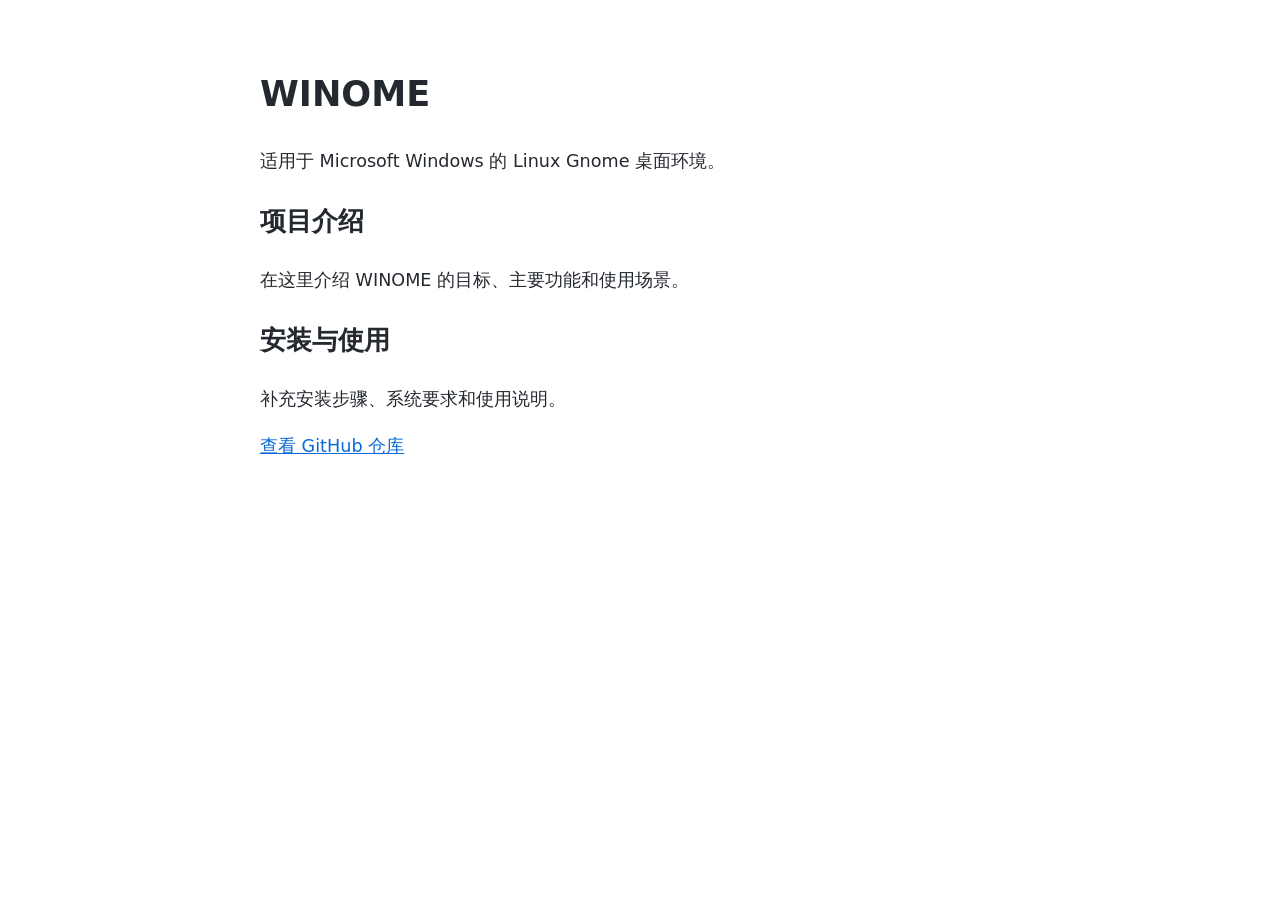
==== docs/index.html @ 29191997 "Create index.html for WINOME project documentation Add initial HTML structure and content for WINOME" ====
<!doctype html>
<html lang="zh-CN">
<head>
  <meta charset="utf-8">
  <meta name="viewport" content="width=device-width, initial-scale=1">
  <title>WINOME — Windows GNOME Shell</title>
  <style>
    body {
      max-width: 760px;
      margin: 4rem auto;
      padding: 0 1.25rem;
      font: 1.1rem/1.7 system-ui, sans-serif;
      color: #24292f;
    }
    a { color: #0969da; }
  </style>
</head>
<body>
  <h1>WINOME</h1>
  <p>适用于 Microsoft Windows 的 Linux Gnome 桌面环境。</p>

  <h2>项目介绍</h2>
  <p>在这里介绍 WINOME 的目标、主要功能和使用场景。</p>

  <h2>安装与使用</h2>
  <p>补充安装步骤、系统要求和使用说明。</p>

  <p>
    <a href="https://github.com/AOE20000/WINOME">查看 GitHub 仓库</a>
  </p>
</body>
</html>
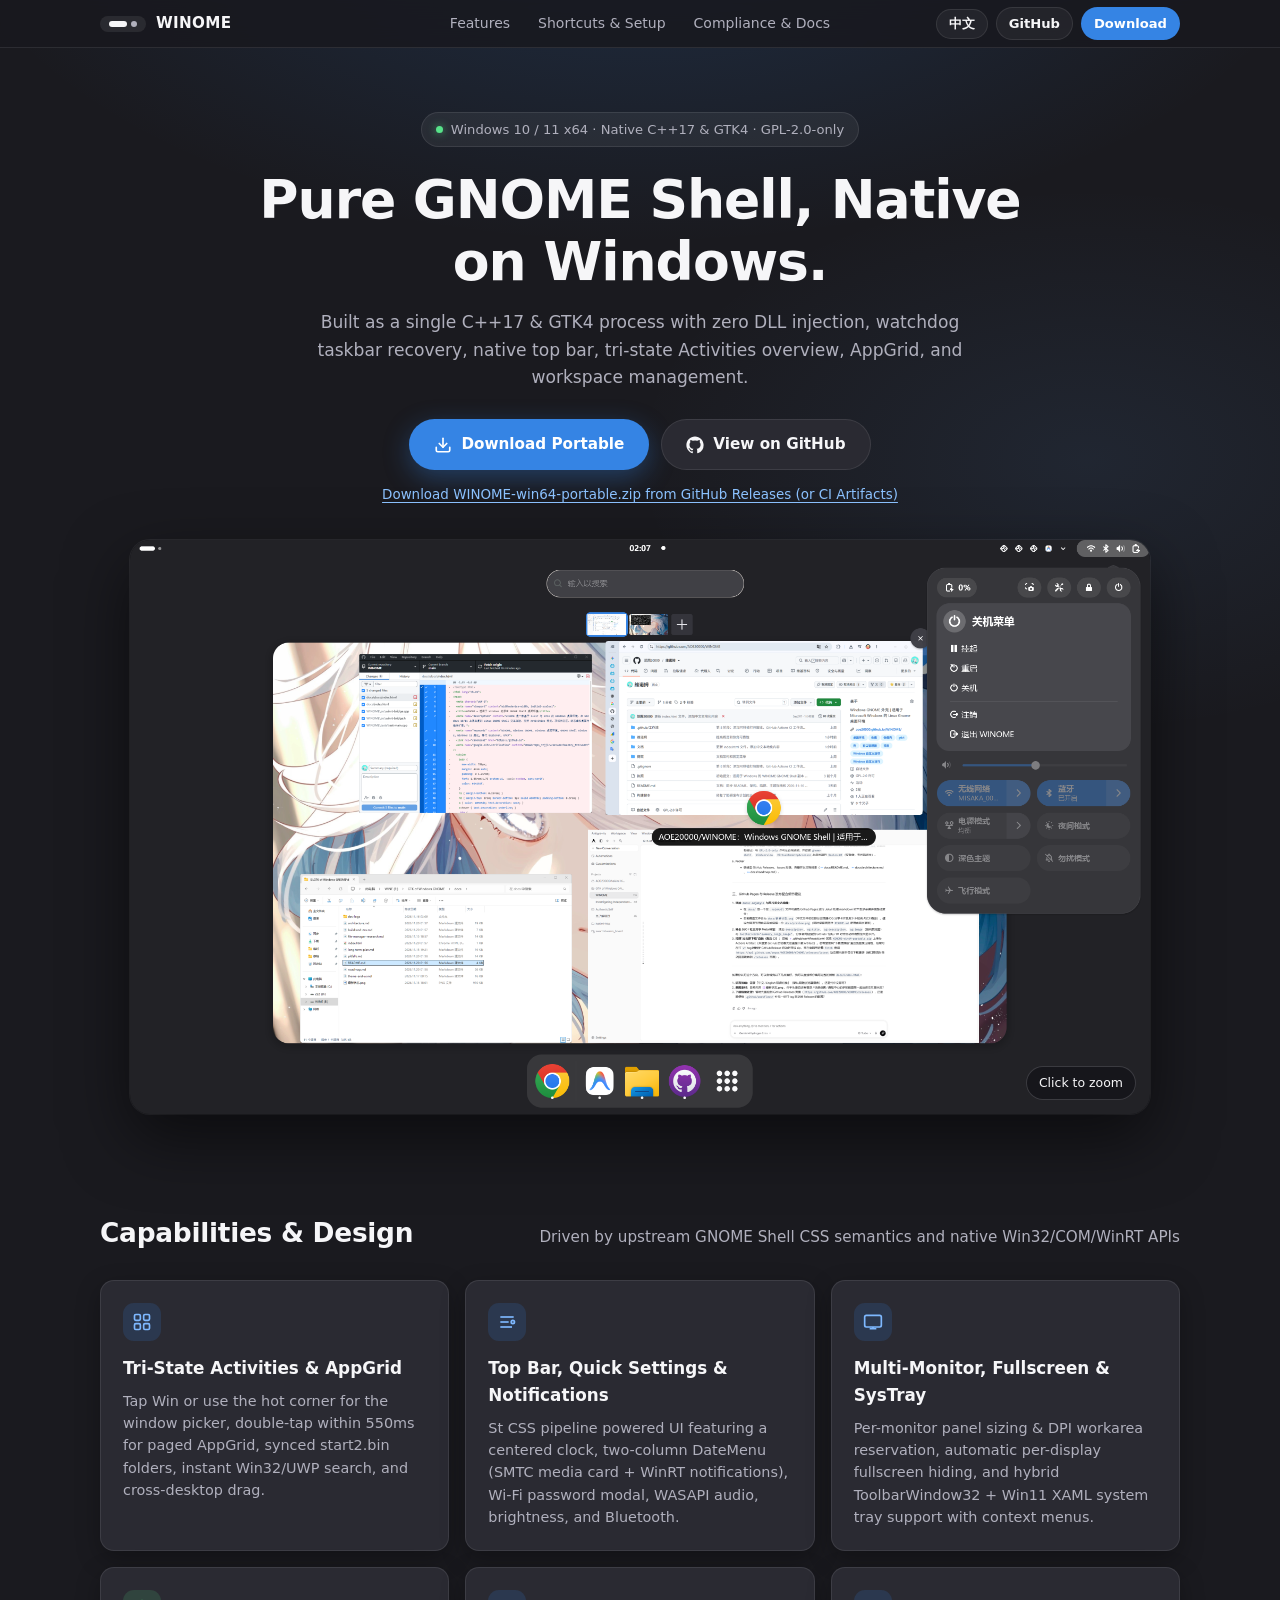
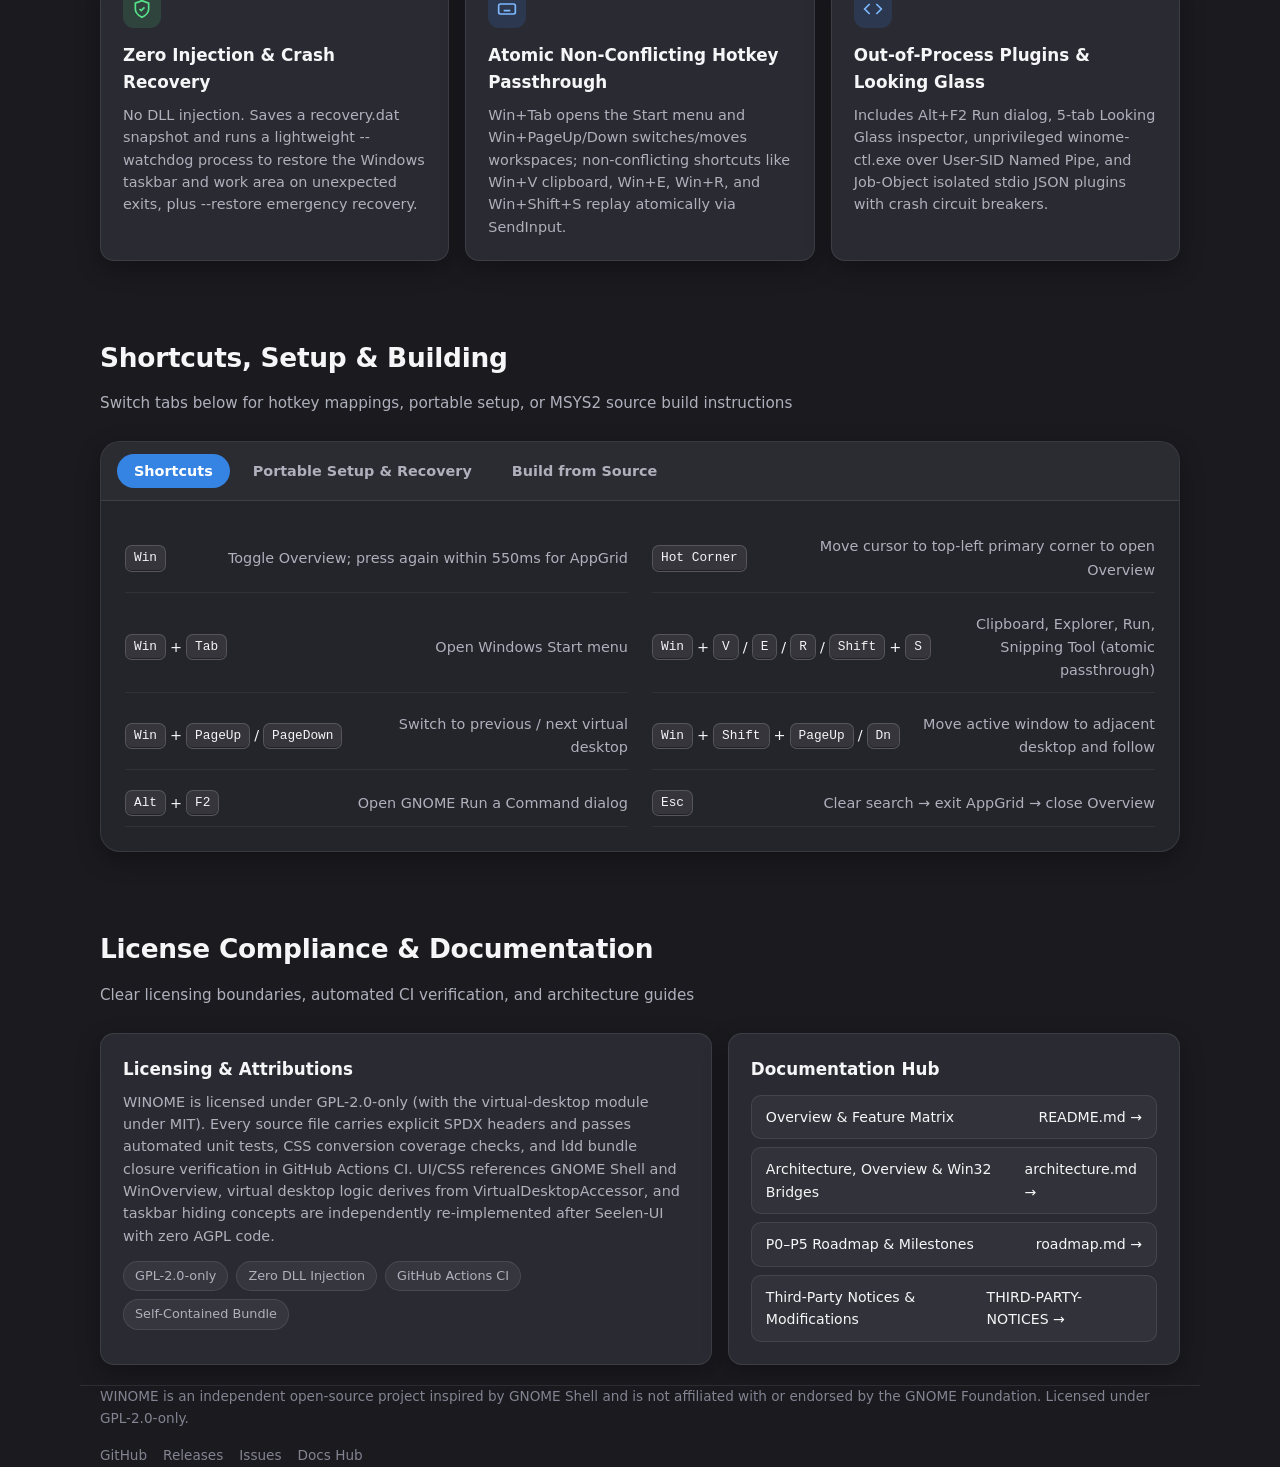
==== commit 5f9ff4ca: "Fix WinRT/Win+shortcut/workarea bugs, polish public docs & bilingual site, add auto-release workflow" ====
--- a/docs/index.html
+++ b/docs/index.html
@@ -3,30 +3,1105 @@
 <head>
   <meta charset="utf-8">
   <meta name="viewport" content="width=device-width, initial-scale=1">
-  <title>WINOME — Windows GNOME Shell</title>
+  <meta name="google-site-verification" content="KDNwbrnQGs_3TjjicvcNecAX2chNAJ1Zy_TVIzu6aOY" />
+  <title>WINOME — Windows 原生 GNOME Shell 桌面外壳</title>
+  <meta name="description" content="WINOME 是在 Windows 10/11 上使用 C++17 + GTK4 + 原生 Win32/COM/WinRT 构建的单进程 GNOME Shell 桌面外壳，零 DLL 注入，内置看门狗与任务栏自动恢复。">
+  <meta name="theme-color" content="#1e1e24">
+  <meta property="og:type" content="website">
+  <meta property="og:title" content="WINOME — GNOME Shell for Windows">
+  <meta property="og:description" content="Single-process native C++17 + GTK4 GNOME Shell experience for Windows 10/11 with zero DLL injection and crash-safe taskbar recovery.">
+  <meta property="og:image" content="https://aoe20000.github.io/WINOME/preview.png">
+  <meta name="twitter:card" content="summary_large_image">
+  <link rel="icon" type="image/svg+xml" href="./favicon.svg">
   <style>
+    :root {
+      --bg: #1a1a1f;
+      --bg-panel: rgba(24, 24, 30, 0.84);
+      --bg-elevated: #24242b;
+      --card: #2a2a32;
+      --card-hover: #32323c;
+      --border: rgba(255, 255, 255, 0.09);
+      --border-strong: rgba(255, 255, 255, 0.16);
+      --text: #f6f6f8;
+      --text-muted: #b0b0bd;
+      --text-subtle: #838392;
+      --accent: #3584e4;
+      --accent-hover: #4c95ec;
+      --accent-soft: rgba(53, 132, 228, 0.16);
+      --success: #57e389;
+      --warn: #f8e45c;
+      --radius-lg: 20px;
+      --radius-md: 14px;
+      --radius-pill: 999px;
+      --shadow-lg: 0 24px 64px rgba(0, 0, 0, 0.55), 0 0 0 1px rgba(255, 255, 255, 0.08);
+      --shadow-sm: 0 8px 24px rgba(0, 0, 0, 0.28);
+      --font-sans: "Cantarell", "Microsoft YaHei UI", "Segoe UI", system-ui, -apple-system, sans-serif;
+      --font-mono: "Cascadia Code", "JetBrains Mono", Consolas, ui-monospace, monospace;
+      --max-w: 1120px;
+    }
+
+    * { box-sizing: border-box; }
+    html { scroll-behavior: smooth; }
     body {
-      max-width: 760px;
-      margin: 4rem auto;
-      padding: 0 1.25rem;
-      font: 1.1rem/1.7 system-ui, sans-serif;
-      color: #24292f;
-    }
-    a { color: #0969da; }
+      margin: 0;
+      background:
+        radial-gradient(1000px 520px at 50% -120px, rgba(53, 132, 228, 0.20), transparent 70%),
+        radial-gradient(700px 420px at 85% 15%, rgba(98, 160, 234, 0.09), transparent 65%),
+        var(--bg);
+      color: var(--text);
+      font-family: var(--font-sans);
+      line-height: 1.6;
+      -webkit-font-smoothing: antialiased;
+    }
+
+    a { color: inherit; text-decoration: none; }
+    button { font-family: inherit; cursor: pointer; }
+
+    /* Top Panel (mimics WINOME / GNOME Shell top bar) */
+    .topbar {
+      position: sticky;
+      top: 0;
+      z-index: 50;
+      height: 48px;
+      backdrop-filter: blur(18px);
+      -webkit-backdrop-filter: blur(18px);
+      background: var(--bg-panel);
+      border-bottom: 1px solid var(--border);
+    }
+    .topbar-inner {
+      max-width: var(--max-w);
+      height: 100%;
+      margin: 0 auto;
+      padding: 0 20px;
+      display: grid;
+      grid-template-columns: 1fr auto 1fr;
+      align-items: center;
+      gap: 12px;
+    }
+    .brand {
+      display: inline-flex;
+      align-items: center;
+      gap: 10px;
+      font-weight: 700;
+      font-size: 0.95rem;
+      letter-spacing: 0.02em;
+      justify-self: start;
+    }
+    .activities-dots {
+      display: inline-flex;
+      align-items: center;
+      gap: 4px;
+      padding: 5px 9px;
+      border-radius: var(--radius-pill);
+      background: rgba(255, 255, 255, 0.08);
+    }
+    .dot-pill {
+      width: 18px;
+      height: 6px;
+      border-radius: var(--radius-pill);
+      background: var(--text);
+    }
+    .dot-circle {
+      width: 6px;
+      height: 6px;
+      border-radius: 50%;
+      background: var(--text-muted);
+    }
+
+    .nav-links {
+      display: flex;
+      align-items: center;
+      gap: 4px;
+    }
+    .nav-links a {
+      padding: 5px 12px;
+      border-radius: var(--radius-pill);
+      font-size: 0.875rem;
+      color: var(--text-muted);
+      transition: background-color 140ms ease, color 140ms ease;
+    }
+    .nav-links a:hover {
+      background: rgba(255, 255, 255, 0.08);
+      color: var(--text);
+    }
+
+    .topbar-actions {
+      justify-self: end;
+      display: inline-flex;
+      align-items: center;
+      gap: 8px;
+    }
+    .pill-btn {
+      display: inline-flex;
+      align-items: center;
+      gap: 6px;
+      padding: 5px 12px;
+      border-radius: var(--radius-pill);
+      border: 1px solid var(--border);
+      background: rgba(255, 255, 255, 0.05);
+      color: var(--text);
+      font-size: 0.82rem;
+      font-weight: 600;
+      transition: background-color 140ms ease, border-color 140ms ease;
+    }
+    .pill-btn:hover {
+      background: rgba(255, 255, 255, 0.11);
+      border-color: var(--border-strong);
+    }
+    .pill-btn.primary {
+      background: var(--accent);
+      border-color: transparent;
+      color: #fff;
+    }
+    .pill-btn.primary:hover { background: var(--accent-hover); }
+
+    /* Sections */
+    .container {
+      max-width: var(--max-w);
+      margin: 0 auto;
+      padding: 0 20px;
+    }
+
+    /* Hero */
+    .hero {
+      padding: 64px 0 42px;
+      text-align: center;
+    }
+    .hero-badge {
+      display: inline-flex;
+      align-items: center;
+      gap: 8px;
+      padding: 6px 14px;
+      border-radius: var(--radius-pill);
+      background: rgba(255, 255, 255, 0.06);
+      border: 1px solid var(--border);
+      font-size: 0.82rem;
+      color: var(--text-muted);
+      margin-bottom: 22px;
+    }
+    .hero-badge .status-dot {
+      width: 7px;
+      height: 7px;
+      border-radius: 50%;
+      background: var(--success);
+      box-shadow: 0 0 8px rgba(87, 227, 137, 0.65);
+    }
+    .hero h1 {
+      margin: 0 auto 16px;
+      max-width: 820px;
+      font-size: clamp(2.1rem, 4.6vw, 3.35rem);
+      line-height: 1.16;
+      letter-spacing: -0.02em;
+      font-weight: 800;
+    }
+    .hero-sub {
+      margin: 0 auto 28px;
+      max-width: 680px;
+      font-size: 1.07rem;
+      color: var(--text-muted);
+    }
+    .hero-cta {
+      display: flex;
+      flex-wrap: wrap;
+      justify-content: center;
+      gap: 12px;
+      margin-bottom: 14px;
+    }
+    .btn-lg {
+      display: inline-flex;
+      align-items: center;
+      gap: 9px;
+      padding: 12px 24px;
+      border-radius: var(--radius-pill);
+      font-weight: 700;
+      font-size: 0.95rem;
+      border: 1px solid var(--border);
+      background: var(--card);
+      color: var(--text);
+      transition: transform 140ms ease, background-color 140ms ease, border-color 140ms ease;
+    }
+    .btn-lg:hover {
+      background: var(--card-hover);
+      border-color: var(--border-strong);
+      transform: translateY(-1px);
+    }
+    .btn-lg.primary {
+      background: var(--accent);
+      border-color: transparent;
+      color: #fff;
+      box-shadow: 0 8px 26px rgba(53, 132, 228, 0.35);
+    }
+    .btn-lg.primary:hover { background: var(--accent-hover); }
+
+    .release-meta {
+      font-size: 0.84rem;
+      color: var(--text-subtle);
+      min-height: 22px;
+      margin-bottom: 34px;
+    }
+    .release-meta a {
+      color: #8cc2ff;
+      text-decoration: underline;
+      text-underline-offset: 3px;
+    }
+
+    /* Desktop Preview Frame */
+    .preview-wrap {
+      position: relative;
+      margin: 0 auto;
+      max-width: 1020px;
+      border-radius: var(--radius-lg);
+      overflow: hidden;
+      background: #101014;
+      box-shadow: var(--shadow-lg);
+      cursor: zoom-in;
+    }
+    .preview-wrap img {
+      display: block;
+      width: 100%;
+      height: auto;
+      transition: transform 240ms ease;
+    }
+    .preview-wrap:hover img { transform: scale(1.006); }
+    .zoom-hint {
+      position: absolute;
+      right: 14px;
+      bottom: 14px;
+      display: inline-flex;
+      align-items: center;
+      gap: 6px;
+      padding: 6px 12px;
+      border-radius: var(--radius-pill);
+      background: rgba(20, 20, 26, 0.82);
+      border: 1px solid rgba(255, 255, 255, 0.16);
+      font-size: 0.78rem;
+      color: var(--text);
+      backdrop-filter: blur(8px);
+    }
+
+    /* Feature Grid */
+    section { padding: 56px 0 20px; }
+    .sec-head {
+      margin-bottom: 26px;
+      display: flex;
+      flex-wrap: wrap;
+      align-items: baseline;
+      justify-content: space-between;
+      gap: 12px;
+    }
+    .sec-head h2 {
+      margin: 0;
+      font-size: 1.65rem;
+      font-weight: 800;
+      letter-spacing: -0.01em;
+    }
+    .sec-head p {
+      margin: 0;
+      color: var(--text-muted);
+      font-size: 0.95rem;
+    }
+
+    .bento {
+      display: grid;
+      grid-template-columns: repeat(3, minmax(0, 1fr));
+      gap: 16px;
+    }
+    .card {
+      background: var(--card);
+      border: 1px solid var(--border);
+      border-radius: var(--radius-md);
+      padding: 22px;
+      box-shadow: var(--shadow-sm);
+      transition: border-color 140ms ease, background-color 140ms ease;
+    }
+    .card:hover {
+      border-color: var(--border-strong);
+      background: var(--card-hover);
+    }
+    .card-icon {
+      width: 38px;
+      height: 38px;
+      border-radius: 11px;
+      display: inline-flex;
+      align-items: center;
+      justify-content: center;
+      background: var(--accent-soft);
+      color: #7eb8ff;
+      margin-bottom: 14px;
+    }
+    .card-icon.green {
+      background: rgba(87, 227, 137, 0.14);
+      color: var(--success);
+    }
+    .card h3 {
+      margin: 0 0 8px;
+      font-size: 1.05rem;
+      font-weight: 700;
+    }
+    .card p {
+      margin: 0;
+      font-size: 0.9rem;
+      color: var(--text-muted);
+      line-height: 1.55;
+    }
+
+    /* Tabbed Reference Box */
+    .ref-box {
+      background: var(--bg-elevated);
+      border: 1px solid var(--border);
+      border-radius: var(--radius-lg);
+      overflow: hidden;
+      box-shadow: var(--shadow-sm);
+    }
+    .tablist {
+      display: flex;
+      flex-wrap: wrap;
+      gap: 6px;
+      padding: 12px 16px;
+      background: rgba(255, 255, 255, 0.03);
+      border-bottom: 1px solid var(--border);
+    }
+    .tab-btn {
+      padding: 8px 16px;
+      border-radius: var(--radius-pill);
+      border: 1px solid transparent;
+      background: transparent;
+      color: var(--text-muted);
+      font-size: 0.9rem;
+      font-weight: 600;
+      transition: background-color 140ms ease, color 140ms ease;
+    }
+    .tab-btn:hover { color: var(--text); background: rgba(255, 255, 255, 0.06); }
+    .tab-btn[aria-selected="true"] {
+      background: var(--accent);
+      color: #fff;
+    }
+    .tabpanel { padding: 24px; }
+    .tabpanel[hidden] { display: none; }
+
+    .shortcut-grid {
+      display: grid;
+      grid-template-columns: repeat(2, minmax(0, 1fr));
+      gap: 10px 24px;
+    }
+    .shortcut-row {
+      display: flex;
+      align-items: center;
+      justify-content: space-between;
+      gap: 12px;
+      padding: 10px 0;
+      border-bottom: 1px solid rgba(255, 255, 255, 0.06);
+      font-size: 0.9rem;
+    }
+    .shortcut-desc { color: var(--text-muted); text-align: right; }
+    .keys {
+      display: inline-flex;
+      flex-wrap: wrap;
+      align-items: center;
+      gap: 4px;
+      flex-shrink: 0;
+    }
+    kbd {
+      display: inline-block;
+      padding: 2px 8px;
+      border-radius: 7px;
+      background: rgba(255, 255, 255, 0.08);
+      border: 1px solid rgba(255, 255, 255, 0.16);
+      font-family: var(--font-mono);
+      font-size: 0.8rem;
+      color: var(--text);
+      box-shadow: inset 0 -1px 0 rgba(0, 0, 0, 0.35);
+    }
+
+    .steps-grid {
+      display: grid;
+      grid-template-columns: repeat(3, minmax(0, 1fr));
+      gap: 16px;
+      margin-bottom: 20px;
+    }
+    .step-card {
+      background: var(--card);
+      border: 1px solid var(--border);
+      border-radius: var(--radius-md);
+      padding: 16px 18px;
+    }
+    .step-num {
+      display: inline-flex;
+      width: 24px;
+      height: 24px;
+      border-radius: 50%;
+      align-items: center;
+      justify-content: center;
+      background: var(--accent-soft);
+      color: #8cc2ff;
+      font-weight: 700;
+      font-size: 0.8rem;
+      margin-bottom: 8px;
+    }
+    .step-card h4 { margin: 0 0 6px; font-size: 0.96rem; }
+    .step-card p { margin: 0; font-size: 0.86rem; color: var(--text-muted); }
+
+    .code-block {
+      position: relative;
+      background: #141418;
+      border: 1px solid var(--border);
+      border-radius: 12px;
+      padding: 14px 52px 14px 16px;
+      font-family: var(--font-mono);
+      font-size: 0.84rem;
+      color: #d7e3f4;
+      overflow-x: auto;
+      line-height: 1.55;
+    }
+    .copy-btn {
+      position: absolute;
+      top: 10px;
+      right: 10px;
+      padding: 4px 10px;
+      border-radius: 8px;
+      border: 1px solid var(--border);
+      background: rgba(255, 255, 255, 0.06);
+      color: var(--text-muted);
+      font-size: 0.76rem;
+    }
+    .copy-btn:hover { background: rgba(255, 255, 255, 0.14); color: var(--text); }
+
+    .callout {
+      margin-top: 14px;
+      padding: 12px 16px;
+      border-radius: 12px;
+      background: rgba(53, 132, 228, 0.1);
+      border: 1px solid rgba(53, 132, 228, 0.28);
+      font-size: 0.88rem;
+      color: var(--text-muted);
+    }
+    .callout strong { color: var(--text); }
+
+    /* Compliance & Architecture Banner */
+    .compliance-grid {
+      display: grid;
+      grid-template-columns: 1.15fr 0.85fr;
+      gap: 16px;
+    }
+    .tag-row {
+      display: flex;
+      flex-wrap: wrap;
+      gap: 8px;
+      margin-top: 14px;
+    }
+    .tag {
+      padding: 4px 11px;
+      border-radius: var(--radius-pill);
+      background: rgba(255, 255, 255, 0.06);
+      border: 1px solid var(--border);
+      font-size: 0.8rem;
+      color: var(--text-muted);
+    }
+    .doc-links {
+      display: grid;
+      gap: 8px;
+      margin-top: 12px;
+    }
+    .doc-link {
+      display: flex;
+      align-items: center;
+      justify-content: space-between;
+      padding: 10px 14px;
+      border-radius: 10px;
+      background: rgba(255, 255, 255, 0.04);
+      border: 1px solid var(--border);
+      font-size: 0.88rem;
+      transition: background-color 140ms ease, border-color 140ms ease;
+    }
+    .doc-link:hover {
+      background: rgba(255, 255, 255, 0.09);
+      border-color: var(--border-strong);
+    }
+
+    /* Footer */
+    footer {
+      margin-top: 56px;
+      border-top: 1px solid var(--border);
+      padding: 28px 0 42px;
+      font-size: 0.85rem;
+      color: var(--text-subtle);
+    }
+    .footer-inner {
+      display: flex;
+      flex-wrap: wrap;
+      justify-content: space-between;
+      gap: 16px;
+      align-items: center;
+    }
+    .footer-links {
+      display: flex;
+      flex-wrap: wrap;
+      gap: 16px;
+    }
+    .footer-links a:hover { color: var(--text); }
+
+    /* Lightbox */
+    .lightbox {
+      position: fixed;
+      inset: 0;
+      z-index: 100;
+      display: none;
+      align-items: center;
+      justify-content: center;
+      padding: 24px;
+      background: rgba(10, 10, 14, 0.88);
+      backdrop-filter: blur(8px);
+    }
+    .lightbox.open { display: flex; }
+    .lightbox img {
+      max-width: 96vw;
+      max-height: 90vh;
+      border-radius: 14px;
+      box-shadow: var(--shadow-lg);
+    }
+    .lightbox-close {
+      position: fixed;
+      top: 18px;
+      right: 20px;
+      width: 38px;
+      height: 38px;
+      border-radius: 50%;
+      border: 1px solid rgba(255, 255, 255, 0.2);
+      background: rgba(34, 34, 42, 0.9);
+      color: #fff;
+      font-size: 1.2rem;
+    }
+
+    @media (max-width: 900px) {
+      .bento { grid-template-columns: repeat(2, minmax(0, 1fr)); }
+      .steps-grid, .compliance-grid { grid-template-columns: 1fr; }
+      .shortcut-grid { grid-template-columns: 1fr; }
+      .topbar-inner { grid-template-columns: auto 1fr; }
+      .nav-links { display: none; }
+    }
+    @media (max-width: 600px) {
+      .bento { grid-template-columns: 1fr; }
+      .hero { padding-top: 42px; }
+    }
   </style>
 </head>
 <body>
-  <h1>WINOME</h1>
-  <p>适用于 Microsoft Windows 的 Linux Gnome 桌面环境。</p>
-
-  <h2>项目介绍</h2>
-  <p>在这里介绍 WINOME 的目标、主要功能和使用场景。</p>
-
-  <h2>安装与使用</h2>
-  <p>补充安装步骤、系统要求和使用说明。</p>
-
-  <p>
-    <a href="https://github.com/AOE20000/WINOME">查看 GitHub 仓库</a>
-  </p>
+  <header class="topbar">
+    <div class="topbar-inner">
+      <a class="brand" href="#top" aria-label="WINOME">
+        <span class="activities-dots" aria-hidden="true">
+          <span class="dot-pill"></span>
+          <span class="dot-circle"></span>
+        </span>
+        <span>WINOME</span>
+      </a>
+      <nav class="nav-links" aria-label="Navigation">
+        <a href="#features" data-i18n="nav_features">功能特性</a>
+        <a href="#reference" data-i18n="nav_shortcuts">快捷键与安装</a>
+        <a href="#architecture" data-i18n="nav_docs">合规与文档</a>
+      </nav>
+      <div class="topbar-actions">
+        <button type="button" class="pill-btn" id="langToggle" aria-label="Switch Language">EN / 中文</button>
+        <a class="pill-btn" href="https://github.com/AOE20000/WINOME" target="_blank" rel="noopener">GitHub</a>
+        <a class="pill-btn primary js-download-link" href="https://github.com/AOE20000/WINOME/releases" target="_blank" rel="noopener" data-i18n="nav_download">下载</a>
+      </div>
+    </div>
+  </header>
+
+  <main id="top" class="container">
+    <section class="hero">
+      <div class="hero-badge">
+        <span class="status-dot" aria-hidden="true"></span>
+        <span data-i18n="hero_badge">Windows 10 / 11 x64 · 原生 C++17 &amp; GTK4 · GPL-2.0-only</span>
+      </div>
+      <h1 data-i18n="hero_title">把纯正 GNOME Shell 带到 Windows</h1>
+      <p class="hero-sub" data-i18n="hero_sub">
+        单进程原生宿主打造——零 DLL 注入，内置看门狗与任务栏自动恢复；完整接管顶栏、Activities 三态概览、AppGrid 与工作区交互。
+      </p>
+      <div class="hero-cta">
+        <a class="btn-lg primary js-download-link" id="heroDownloadBtn" href="https://github.com/AOE20000/WINOME/releases" target="_blank" rel="noopener">
+          <svg width="18" height="18" viewBox="0 0 24 24" fill="none" stroke="currentColor" stroke-width="2.2" stroke-linecap="round" stroke-linejoin="round" aria-hidden="true"><path d="M21 15v4a2 2 0 0 1-2 2H5a2 2 0 0 1-2-2v-4"/><polyline points="7 10 12 15 17 10"/><line x1="12" y1="15" x2="12" y2="3"/></svg>
+          <span data-i18n="cta_download">下载便携版</span>
+        </a>
+        <a class="btn-lg" href="https://github.com/AOE20000/WINOME" target="_blank" rel="noopener">
+          <svg width="18" height="18" viewBox="0 0 24 24" fill="currentColor" aria-hidden="true"><path d="M12 .5C5.65.5.5 5.65.5 12c0 5.08 3.29 9.39 7.86 10.91.57.1.78-.25.78-.55 0-.27-.01-1-.02-1.96-3.2.7-3.87-1.54-3.87-1.54-.52-1.33-1.28-1.68-1.28-1.68-1.05-.72.08-.7.08-.7 1.16.08 1.77 1.19 1.77 1.19 1.03 1.76 2.7 1.25 3.36.96.1-.75.4-1.25.73-1.54-2.55-.29-5.24-1.28-5.24-5.69 0-1.26.45-2.29 1.19-3.1-.12-.29-.52-1.46.11-3.05 0 0 .97-.31 3.18 1.18a11.06 11.06 0 0 1 5.8 0c2.2-1.49 3.17-1.18 3.17-1.18.63 1.59.23 2.76.11 3.05.74.81 1.19 1.84 1.19 3.1 0 4.42-2.69 5.39-5.25 5.68.41.35.78 1.05.78 2.12 0 1.53-.01 2.77-.01 3.15 0 .31.21.66.79.55A11.51 11.51 0 0 0 23.5 12C23.5 5.65 18.35.5 12 .5z"/></svg>
+          <span data-i18n="cta_source">查看 GitHub 源码</span>
+        </a>
+      </div>
+      <div class="release-meta" id="releaseMeta">
+        发布产物：WINOME-win64-portable.zip
+      </div>
+
+      <div class="preview-wrap" id="previewBox" role="button" tabindex="0" aria-label="Preview">
+        <img src="./preview.png" alt="WINOME Windows Desktop Shell Preview" loading="eager">
+        <span class="zoom-hint" data-i18n="zoom_hint">点击放大预览</span>
+      </div>
+    </section>
+
+    <section id="features">
+      <div class="sec-head">
+        <h2 data-i18n="feat_heading">核心能力与设计原则</h2>
+        <p data-i18n="feat_sub">以 GNOME Shell 视觉真源与 Windows 原生底层 API 协同驱动</p>
+      </div>
+      <div class="bento">
+        <article class="card">
+          <div class="card-icon" aria-hidden="true">
+            <svg width="20" height="20" viewBox="0 0 24 24" fill="none" stroke="currentColor" stroke-width="2"><rect x="3" y="3" width="7" height="7" rx="1.5"/><rect x="14" y="3" width="7" height="7" rx="1.5"/><rect x="3" y="14" width="7" height="7" rx="1.5"/><rect x="14" y="14" width="7" height="7" rx="1.5"/></svg>
+          </div>
+          <h3 data-i18n="f1_title">Activities 三态概览与 AppGrid</h3>
+          <p data-i18n="f1_desc">单按 Win 或热角进入窗口总览，550ms 内双击 Win 丝滑切入分页应用网格；支持 start2.bin 分组同步、Win32/UWP 即时搜索与跨虚拟桌面拖拽。</p>
+        </article>
+        <article class="card">
+          <div class="card-icon" aria-hidden="true">
+            <svg width="20" height="20" viewBox="0 0 24 24" fill="none" stroke="currentColor" stroke-width="2"><path d="M4 6h16"/><path d="M4 12h10"/><path d="M4 18h14"/><circle cx="19" cy="12" r="2"/></svg>
+          </div>
+          <h3 data-i18n="f2_title">GNOME 顶栏、快速设置与通知</h3>
+          <p data-i18n="f2_desc">复刻 St CSS 视觉管线，提供居中时钟、双栏 DateMenu（SMTC 媒体控制 + WinRT 通知中心）、Wlan 密码连接、WASAPI 音量、亮度与蓝牙控制。</p>
+        </article>
+        <article class="card">
+          <div class="card-icon" aria-hidden="true">
+            <svg width="20" height="20" viewBox="0 0 24 24" fill="none" stroke="currentColor" stroke-width="2"><rect x="2" y="4" width="20" height="14" rx="2"/><path d="M8 20h8"/><path d="M12 18v2"/></svg>
+          </div>
+          <h3 data-i18n="f3_title">多屏面板、系统托盘与全屏隐现</h3>
+          <p data-i18n="f3_desc">按显示器独立计算 DPI 与工作区预留；全屏游戏/视频自动隐藏所在屏顶栏与热角；兼容经典 ToolbarWindow32 与 Win11 XAML 第三方托盘。</p>
+        </article>
+        <article class="card">
+          <div class="card-icon green" aria-hidden="true">
+            <svg width="20" height="20" viewBox="0 0 24 24" fill="none" stroke="currentColor" stroke-width="2"><path d="M12 22s8-4 8-10V5l-8-3-8 3v7c0 6 8 10 8 10z"/><path d="m9 12 2 2 4-4"/></svg>
+          </div>
+          <h3 data-i18n="f4_title">零注入与看门狗崩溃自愈</h3>
+          <p data-i18n="f4_desc">全程无 DLL 注入；启动即建立 recovery.dat 快照与独立 --watchdog 看门狗，异常退出自动恢复系统原生任务栏与桌面工作区，另附 --restore 急救命令。</p>
+        </article>
+        <article class="card">
+          <div class="card-icon" aria-hidden="true">
+            <svg width="20" height="20" viewBox="0 0 24 24" fill="none" stroke="currentColor" stroke-width="2"><rect x="2" y="6" width="20" height="12" rx="2"/><path d="M6 10h.01M10 10h.01M14 10h.01M18 10h.01M8 14h8"/></svg>
+          </div>
+          <h3 data-i18n="f5_title">不冲突快捷键原子序贯透传</h3>
+          <p data-i18n="f5_desc">Win+Tab 映射为打开开始菜单，Win+PageUp/Dn 切屏/移窗；Win+V 剪贴板、Win+E、Win+Shift+S 等系统快捷键通过单次 SendInput 原子透传，互不冲突。</p>
+        </article>
+        <article class="card">
+          <div class="card-icon" aria-hidden="true">
+            <svg width="20" height="20" viewBox="0 0 24 24" fill="none" stroke="currentColor" stroke-width="2"><polyline points="16 18 22 12 16 6"/><polyline points="8 6 2 12 8 18"/></svg>
+          </div>
+          <h3 data-i18n="f6_title">进程外插件与开发者控制台</h3>
+          <p data-i18n="f6_desc">内置 Alt+F2 运行弹窗、5 页 Looking Glass 调试台、非提权 winome-ctl.exe 及 Job Object 隔离的 stdio JSON 插件宿主机（异常自动熔断保护）。</p>
+        </article>
+      </div>
+    </section>
+
+    <section id="reference">
+      <div class="sec-head">
+        <h2 data-i18n="ref_heading">使用指南、快捷键与源码构建</h2>
+        <p data-i18n="ref_sub">切换下方标签查看快捷键、便携运行注意事项或 MSYS2 构建命令</p>
+      </div>
+      <div class="ref-box">
+        <div class="tablist" role="tablist">
+          <button type="button" class="tab-btn" role="tab" aria-selected="true" data-tab="shortcuts" data-i18n="tab_shortcuts">快捷键速查</button>
+          <button type="button" class="tab-btn" role="tab" aria-selected="false" data-tab="install" data-i18n="tab_install">便携版运行与恢复</button>
+          <button type="button" class="tab-btn" role="tab" aria-selected="false" data-tab="build" data-i18n="tab_build">从源码构建</button>
+        </div>
+
+        <div class="tabpanel" id="panel-shortcuts" role="tabpanel">
+          <div class="shortcut-grid">
+            <div class="shortcut-row">
+              <span class="keys"><kbd>Win</kbd></span>
+              <span class="shortcut-desc" data-i18n="k_win">打开/关闭概览；550ms 内再按进入 AppGrid</span>
+            </div>
+            <div class="shortcut-row">
+              <span class="keys"><kbd>Hot Corner</kbd></span>
+              <span class="shortcut-desc" data-i18n="k_hot">指针触碰主屏左上角打开概览</span>
+            </div>
+            <div class="shortcut-row">
+              <span class="keys"><kbd>Win</kbd> + <kbd>Tab</kbd></span>
+              <span class="shortcut-desc" data-i18n="k_wintab">打开 Windows 开始菜单</span>
+            </div>
+            <div class="shortcut-row">
+              <span class="keys"><kbd>Win</kbd> + <kbd>V</kbd> / <kbd>E</kbd> / <kbd>R</kbd> / <kbd>Shift</kbd>+<kbd>S</kbd></span>
+              <span class="shortcut-desc" data-i18n="k_winpass">系统剪贴板、资源管理器、运行、截图（原子透传）</span>
+            </div>
+            <div class="shortcut-row">
+              <span class="keys"><kbd>Win</kbd> + <kbd>PageUp</kbd> / <kbd>PageDown</kbd></span>
+              <span class="shortcut-desc" data-i18n="k_vd">切换到上一个 / 下一个虚拟桌面</span>
+            </div>
+            <div class="shortcut-row">
+              <span class="keys"><kbd>Win</kbd> + <kbd>Shift</kbd> + <kbd>PageUp</kbd> / <kbd>Dn</kbd></span>
+              <span class="shortcut-desc" data-i18n="k_vdmove">将前景窗口移到相邻虚拟桌面并跟随</span>
+            </div>
+            <div class="shortcut-row">
+              <span class="keys"><kbd>Alt</kbd> + <kbd>F2</kbd></span>
+              <span class="shortcut-desc" data-i18n="k_altf2">打开 GNOME Run a Command 弹窗</span>
+            </div>
+            <div class="shortcut-row">
+              <span class="keys"><kbd>Esc</kbd></span>
+              <span class="shortcut-desc" data-i18n="k_esc">逐级清空搜索 → 退出应用网格 → 关闭概览</span>
+            </div>
+          </div>
+        </div>
+
+        <div class="tabpanel" id="panel-install" role="tabpanel" hidden>
+          <div class="steps-grid">
+            <div class="step-card">
+              <span class="step-num">1</span>
+              <h4 data-i18n="s1_title">解压便携压缩包</h4>
+              <p data-i18n="s1_desc">下载 WINOME-win64-portable.zip 并解压到任意可访问目录，内置全部 GTK4/GLib 运行时与图标，无需额外安装依赖。</p>
+            </div>
+            <div class="step-card">
+              <span class="step-num">2</span>
+              <h4 data-i18n="s2_title">管理员权限启动</h4>
+              <p data-i18n="s2_desc">运行 winome.exe 会请求管理员权限，用于隐藏原生任务栏并稳定访问 Explorer / 虚拟桌面 COM；常规配置、日志与转储均存于 %LOCALAPPDATA%\WINOME\。</p>
+            </div>
+            <div class="step-card">
+              <span class="step-num">3</span>
+              <h4 data-i18n="s3_title">安全退出与桌面恢复</h4>
+              <p data-i18n="s3_desc">点击电源菜单 Quit WINOME 正常退出；如遇意外终止，看门狗会自动还原任务栏，或随时运行包内急救脚本恢复工作区。</p>
+            </div>
+          </div>
+          <div class="code-block">
+            <button type="button" class="copy-btn" data-copy="winome.exe --restore&#10;winome.exe --safe-mode" data-i18n="copy">复制</button>
+            <code>winome.exe --restore    # 立即恢复 Windows 原生任务栏与顶部工作区（包内亦附 restore-taskbar.bat）<br>winome.exe --safe-mode  # 安全模式启动（跳过外置插件与窗口外观统一）</code>
+          </div>
+          <div class="callout" data-i18n="install_note">
+            <strong>提示：</strong>不加任何管理员清单的 <code>winome-ctl.exe</code> 可在普通终端内通过 User-SID 加固管道发送 <code>status</code>、<code>overview.toggle</code> 等控制指令。
+          </div>
+        </div>
+
+        <div class="tabpanel" id="panel-build" role="tabpanel" hidden>
+          <div class="code-block">
+            <button type="button" class="copy-btn" data-copy="./build.sh release&#10;meson test -C WINOME/build --print-errorlogs&#10;./WINOME/package.sh --no-build" data-i18n="copy">复制</button>
+            <code># 在 MSYS2 UCRT64 终端下执行（非纯英文用户名建议指定 WINOME_TMP 为 ASCII 路径）<br>WINOME_TMP='C:\tmp_winome' ./build.sh release<br>meson test -C WINOME/build --print-errorlogs<br>./WINOME/package.sh --no-build</code>
+          </div>
+          <div class="callout" data-i18n="build_note">
+            <strong>工具链要求：</strong>Windows + MSYS2 UCRT64（GCC、Meson、Ninja、GTK4、Fontconfig、PangoFT2、librsvg、Python 3）。详情参阅仓库 <a href="https://github.com/AOE20000/WINOME/blob/main/docs/build-and-env.md" target="_blank" rel="noopener" style="color:#8cc2ff;text-decoration:underline;">build-and-env.md</a>。
+          </div>
+        </div>
+      </div>
+    </section>
+
+    <section id="architecture">
+      <div class="sec-head">
+        <h2 data-i18n="arch_heading">开源合规与开发文档</h2>
+        <p data-i18n="arch_sub">清晰透明的许可证边界、CI 自动化验证与架构设计文档</p>
+      </div>
+      <div class="compliance-grid">
+        <div class="card">
+          <h3 data-i18n="lic_title">许可证合规与致谢说明</h3>
+          <p data-i18n="lic_desc">WINOME 主体遵循 GPL-2.0-only（virtual-desktop 模块兼容 MIT）。所有源码均带有清晰的 SPDX 标识并在 GitHub Actions CI 上持续通过单测、CSS 属性覆盖门禁与便携包 ldd 依赖闭包检测。界面设计参考了 GNOME Shell 与 WinOverview，虚拟桌面兼容思路移植自 VirtualDesktopAccessor，原生任务栏隐藏思路受 Seelen-UI 启发并完全独立重写（无外部 AGPL 代码派生）。</p>
+          <div class="tag-row">
+            <span class="tag">GPL-2.0-only</span>
+            <span class="tag">Zero DLL Injection</span>
+            <span class="tag">GitHub Actions CI</span>
+            <span class="tag">Self-Contained Bundle</span>
+          </div>
+        </div>
+        <div class="card">
+          <h3 data-i18n="docs_title">快速前往开发文档</h3>
+          <div class="doc-links">
+            <a class="doc-link" href="https://github.com/AOE20000/WINOME/blob/main/README.md" target="_blank" rel="noopener">
+              <span data-i18n="doc_readme">项目总览与功能状态清单</span>
+              <span>README.md →</span>
+            </a>
+            <a class="doc-link" href="https://github.com/AOE20000/WINOME/blob/main/docs/architecture.md" target="_blank" rel="noopener">
+              <span data-i18n="doc_arch">系统架构、概览与 Win32 集成</span>
+              <span>architecture.md →</span>
+            </a>
+            <a class="doc-link" href="https://github.com/AOE20000/WINOME/blob/main/docs/roadmap.md" target="_blank" rel="noopener">
+              <span data-i18n="doc_road">P0–P5 开发计划与演进里程碑</span>
+              <span>roadmap.md →</span>
+            </a>
+            <a class="doc-link" href="https://github.com/AOE20000/WINOME/blob/main/WINOME/THIRD-PARTY-NOTICES" target="_blank" rel="noopener">
+              <span data-i18n="doc_notices">第三方许可与修改声明</span>
+              <span>THIRD-PARTY-NOTICES →</span>
+            </a>
+          </div>
+        </div>
+      </div>
+    </section>
+  </main>
+
+  <footer class="container">
+    <div class="footer-inner">
+      <div data-i18n="footer_disclaimer">
+        WINOME 为独立开源项目，灵感源自 GNOME Shell；与 GNOME 基金会无官方隶属或背书关系。以 GPL-2.0-only 开源发布。
+      </div>
+      <div class="footer-links">
+        <a href="https://github.com/AOE20000/WINOME" target="_blank" rel="noopener">GitHub</a>
+        <a href="https://github.com/AOE20000/WINOME/releases" target="_blank" rel="noopener">Releases</a>
+        <a href="https://github.com/AOE20000/WINOME/issues" target="_blank" rel="noopener">Issues</a>
+        <a href="https://github.com/AOE20000/WINOME/blob/main/docs/README.md" target="_blank" rel="noopener" data-i18n="footer_docs">文档中心</a>
+      </div>
+    </div>
+  </footer>
+
+  <div class="lightbox" id="lightbox" role="dialog" aria-modal="true" aria-label="Preview">
+    <button type="button" class="lightbox-close" id="lightboxClose" aria-label="Close">×</button>
+    <img src="./preview.png" alt="WINOME Fullscreen Preview">
+  </div>
+
+  <script>
+    (function () {
+      const I18N = {
+        zh: {
+          page_title: "WINOME — Windows 原生 GNOME Shell 桌面外壳",
+          nav_features: "功能特性",
+          nav_shortcuts: "快捷键与安装",
+          nav_docs: "合规与文档",
+          nav_download: "下载",
+          hero_badge: "Windows 10 / 11 x64 · 原生 C++17 & GTK4 · GPL-2.0-only",
+          hero_title: "把纯正 GNOME Shell 带到 Windows",
+          hero_sub: "单进程原生宿主打造——零 DLL 注入，内置看门狗与任务栏自动恢复；完整接管顶栏、Activities 三态概览、AppGrid 与工作区交互。",
+          cta_download: "下载便携版",
+          cta_source: "查看 GitHub 源码",
+          release_loading: "发布产物：WINOME-win64-portable.zip（自包含 GTK4 运行时，解压即用）",
+          zoom_hint: "点击放大预览",
+          feat_heading: "核心能力与设计原则",
+          feat_sub: "以 GNOME Shell 视觉真源与 Windows 原生底层 API 协同驱动",
+          f1_title: "Activities 三态概览与 AppGrid",
+          f1_desc: "单按 Win 或热角进入窗口总览，550ms 内双击 Win 丝滑切入分页应用网格；支持 start2.bin 分组同步、Win32/UWP 即时搜索与跨虚拟桌面拖拽。",
+          f2_title: "GNOME 顶栏、快速设置与通知",
+          f2_desc: "复刻 St CSS 视觉管线，提供居中时钟、双栏 DateMenu（SMTC 媒体控制 + WinRT 通知中心）、Wlan 密码连接、WASAPI 音量、亮度与蓝牙控制。",
+          f3_title: "多屏面板、系统托盘与全屏隐现",
+          f3_desc: "按显示器独立计算 DPI 与工作区预留；全屏游戏/视频自动隐藏所在屏顶栏与热角；兼容经典 ToolbarWindow32 与 Win11 XAML 第三方托盘。",
+          f4_title: "零注入与看门狗崩溃自愈",
+          f4_desc: "全程无 DLL 注入；启动即建立 recovery.dat 快照与独立 --watchdog 看门狗，异常退出自动恢复系统原生任务栏与桌面工作区，另附 --restore 急救命令。",
+          f5_title: "不冲突快捷键原子序贯透传",
+          f5_desc: "Win+Tab 映射为打开开始菜单，Win+PageUp/Dn 切屏/移窗；Win+V 剪贴板、Win+E、Win+Shift+S 等系统快捷键通过单次 SendInput 原子透传，互不冲突。",
+          f6_title: "进程外插件与开发者控制台",
+          f6_desc: "内置 Alt+F2 运行弹窗、5 页 Looking Glass 调试台、非提权 winome-ctl.exe 及 Job Object 隔离的 stdio JSON 插件宿主机（异常自动熔断保护）。",
+          ref_heading: "使用指南、快捷键与源码构建",
+          ref_sub: "切换下方标签查看快捷键、便携运行注意事项或 MSYS2 构建命令",
+          tab_shortcuts: "快捷键速查",
+          tab_install: "便携版运行与恢复",
+          tab_build: "从源码构建",
+          k_win: "打开/关闭概览；550ms 内再按进入 AppGrid",
+          k_hot: "指针触碰主屏左上角打开概览",
+          k_wintab: "打开 Windows 开始菜单",
+          k_winpass: "系统剪贴板、资源管理器、运行、截图（原子透传）",
+          k_vd: "切换到上一个 / 下一个虚拟桌面",
+          k_vdmove: "将前景窗口移到相邻虚拟桌面并跟随",
+          k_altf2: "打开 GNOME Run a Command 弹窗",
+          k_esc: "逐级清空搜索 → 退出应用网格 → 关闭概览",
+          s1_title: "解压便携压缩包",
+          s1_desc: "下载 WINOME-win64-portable.zip 并解压到任意可访问目录，内置全部 GTK4/GLib 运行时与图标，无需额外安装依赖。",
+          s2_title: "管理员权限启动",
+          s2_desc: "运行 winome.exe 会请求管理员权限，用于隐藏原生任务栏并稳定访问 Explorer / 虚拟桌面 COM；配置、日志与转储均存于 %LOCALAPPDATA%\\WINOME\\。",
+          s3_title: "安全退出与桌面恢复",
+          s3_desc: "点击电源菜单 Quit WINOME 正常退出；如遇意外终止，看门狗会自动还原任务栏，或随时运行包内急救脚本恢复工作区。",
+          copy: "复制",
+          copied: "已复制",
+          install_note: "<strong>提示：</strong>不带提权清单的 <code>winome-ctl.exe</code> 可在普通终端内通过 User-SID 加固管道发送 <code>status</code>、<code>overview.toggle</code> 等控制指令。",
+          build_note: "<strong>工具链要求：</strong>Windows + MSYS2 UCRT64（GCC、Meson、Ninja、GTK4、Fontconfig、PangoFT2、librsvg、Python 3）。详情参阅仓库 <a href=\"https://github.com/AOE20000/WINOME/blob/main/docs/build-and-env.md\" target=\"_blank\" rel=\"noopener\" style=\"color:#8cc2ff;text-decoration:underline;\">build-and-env.md</a>。",
+          arch_heading: "开源合规与开发文档",
+          arch_sub: "清晰透明的许可证边界、CI 自动化验证与架构设计文档",
+          lic_title: "许可证合规与致谢说明",
+          lic_desc: "WINOME 主体遵循 GPL-2.0-only（virtual-desktop 模块兼容 MIT）。所有源码均带有清晰的 SPDX 标识并在 GitHub Actions CI 上持续通过单测、CSS 属性覆盖门禁与便携包 ldd 依赖闭包检测。界面设计参考了 GNOME Shell 与 WinOverview，虚拟桌面兼容思路移植自 VirtualDesktopAccessor，原生任务栏隐藏思路受 Seelen-UI 启发并完全独立重写（无外部 AGPL 代码派生）。",
+          docs_title: "快速前往开发文档",
+          doc_readme: "项目总览与功能状态清单",
+          doc_arch: "系统架构、概览与 Win32 集成",
+          doc_road: "P0–P5 开发计划与演进里程碑",
+          doc_notices: "第三方许可与修改声明",
+          footer_disclaimer: "WINOME 为独立开源项目，灵感源自 GNOME Shell；与 GNOME 基金会无官方隶属或背书关系。以 GPL-2.0-only 开源发布。",
+          footer_docs: "文档中心",
+          rel_latest: "最新版本",
+          rel_fallback: "前往 GitHub Releases（或 Actions 构建产物）下载 WINOME-win64-portable.zip"
+        },
+        en: {
+          page_title: "WINOME — Native GNOME Shell Experience for Windows",
+          nav_features: "Features",
+          nav_shortcuts: "Shortcuts & Setup",
+          nav_docs: "Compliance & Docs",
+          nav_download: "Download",
+          hero_badge: "Windows 10 / 11 x64 · Native C++17 & GTK4 · GPL-2.0-only",
+          hero_title: "Pure GNOME Shell, Native on Windows.",
+          hero_sub: "Built as a single C++17 & GTK4 process with zero DLL injection, watchdog taskbar recovery, native top bar, tri-state Activities overview, AppGrid, and workspace management.",
+          cta_download: "Download Portable",
+          cta_source: "View on GitHub",
+          release_loading: "Portable bundle: WINOME-win64-portable.zip (self-contained GTK4 runtime)",
+          zoom_hint: "Click to zoom",
+          feat_heading: "Capabilities & Design",
+          feat_sub: "Driven by upstream GNOME Shell CSS semantics and native Win32/COM/WinRT APIs",
+          f1_title: "Tri-State Activities & AppGrid",
+          f1_desc: "Tap Win or use the hot corner for the window picker, double-tap within 550ms for paged AppGrid, synced start2.bin folders, instant Win32/UWP search, and cross-desktop drag.",
+          f2_title: "Top Bar, Quick Settings & Notifications",
+          f2_desc: "St CSS pipeline powered UI featuring a centered clock, two-column DateMenu (SMTC media card + WinRT notifications), Wi-Fi password modal, WASAPI audio, brightness, and Bluetooth.",
+          f3_title: "Multi-Monitor, Fullscreen & SysTray",
+          f3_desc: "Per-monitor panel sizing & DPI workarea reservation, automatic per-display fullscreen hiding, and hybrid ToolbarWindow32 + Win11 XAML system tray support with context menus.",
+          f4_title: "Zero Injection & Crash Recovery",
+          f4_desc: "No DLL injection. Saves a recovery.dat snapshot and runs a lightweight --watchdog process to restore the Windows taskbar and work area on unexpected exits, plus --restore emergency recovery.",
+          f5_title: "Atomic Non-Conflicting Hotkey Passthrough",
+          f5_desc: "Win+Tab opens the Start menu and Win+PageUp/Down switches/moves workspaces; non-conflicting shortcuts like Win+V clipboard, Win+E, Win+R, and Win+Shift+S replay atomically via SendInput.",
+          f6_title: "Out-of-Process Plugins & Looking Glass",
+          f6_desc: "Includes Alt+F2 Run dialog, 5-tab Looking Glass inspector, unprivileged winome-ctl.exe over User-SID Named Pipe, and Job-Object isolated stdio JSON plugins with crash circuit breakers.",
+          ref_heading: "Shortcuts, Setup & Building",
+          ref_sub: "Switch tabs below for hotkey mappings, portable setup, or MSYS2 source build instructions",
+          tab_shortcuts: "Shortcuts",
+          tab_install: "Portable Setup & Recovery",
+          tab_build: "Build from Source",
+          k_win: "Toggle Overview; press again within 550ms for AppGrid",
+          k_hot: "Move cursor to top-left primary corner to open Overview",
+          k_wintab: "Open Windows Start menu",
+          k_winpass: "Clipboard, Explorer, Run, Snipping Tool (atomic passthrough)",
+          k_vd: "Switch to previous / next virtual desktop",
+          k_vdmove: "Move active window to adjacent desktop and follow",
+          k_altf2: "Open GNOME Run a Command dialog",
+          k_esc: "Clear search → exit AppGrid → close Overview",
+          s1_title: "Extract the Portable Zip",
+          s1_desc: "Download WINOME-win64-portable.zip and extract anywhere. All GTK4, GLib, Fontconfig, and icon assets are bundled cleanly.",
+          s2_title: "Run as Administrator",
+          s2_desc: "winome.exe elevates to hide the native taskbar and query Explorer/VD COM reliably. Config, 5MB rotating logs, and minidumps live in %LOCALAPPDATA%\\WINOME\\.",
+          s3_title: "Clean Exit & Recovery",
+          s3_desc: "Use Quit WINOME in Quick Settings to exit cleanly. On abnormal termination the watchdog restores your taskbar, or run the included restore-taskbar.bat anytime.",
+          copy: "Copy",
+          copied: "Copied",
+          install_note: "<strong>Tip:</strong> The unprivileged <code>winome-ctl.exe</code> CLI can query <code>status</code> or control the running shell over the User-SID secured Named Pipe.",
+          build_note: "<strong>Toolchain:</strong> Windows + MSYS2 UCRT64 (GCC, Meson, Ninja, GTK4, Fontconfig, PangoFT2, librsvg, Python 3). See <a href=\"https://github.com/AOE20000/WINOME/blob/main/docs/build-and-env.md\" target=\"_blank\" rel=\"noopener\" style=\"color:#8cc2ff;text-decoration:underline;\">build-and-env.md</a> for details.",
+          arch_heading: "License Compliance & Documentation",
+          arch_sub: "Clear licensing boundaries, automated CI verification, and architecture guides",
+          lic_title: "Licensing & Attributions",
+          lic_desc: "WINOME is licensed under GPL-2.0-only (with the virtual-desktop module under MIT). Every source file carries explicit SPDX headers and passes automated unit tests, CSS conversion coverage checks, and ldd bundle closure verification in GitHub Actions CI. UI/CSS references GNOME Shell and WinOverview, virtual desktop logic derives from VirtualDesktopAccessor, and taskbar hiding concepts are independently re-implemented after Seelen-UI with zero AGPL code.",
+          docs_title: "Documentation Hub",
+          doc_readme: "Overview & Feature Matrix",
+          doc_arch: "Architecture, Overview & Win32 Bridges",
+          doc_road: "P0–P5 Roadmap & Milestones",
+          doc_notices: "Third-Party Notices & Modifications",
+          footer_disclaimer: "WINOME is an independent open-source project inspired by GNOME Shell and is not affiliated with or endorsed by the GNOME Foundation. Licensed under GPL-2.0-only.",
+          footer_docs: "Docs Hub",
+          rel_latest: "Latest release",
+          rel_fallback: "Download WINOME-win64-portable.zip from GitHub Releases (or CI Artifacts)"
+        }
+      };
+
+      let lang = "zh";
+      try {
+        const saved = localStorage.getItem("winome_lang");
+        if (saved === "zh" || saved === "en") {
+          lang = saved;
+        } else if (navigator.language && !navigator.language.toLowerCase().startsWith("zh")) {
+          lang = "en";
+        }
+      } catch (_) {}
+
+      const htmlKeys = new Set(["install_note", "build_note"]);
+      let cachedRelease = null;
+
+      function renderReleaseMeta() {
+        const metaEl = document.getElementById("releaseMeta");
+        const links = document.querySelectorAll(".js-download-link");
+        const dict = I18N[lang];
+        if (cachedRelease && cachedRelease.url) {
+          links.forEach((a) => { a.href = cachedRelease.url; });
+          const sizePart = cachedRelease.size > 0
+            ? ` · WINOME-win64-portable.zip (${(cachedRelease.size / (1024 * 1024)).toFixed(1)} MB)`
+            : "";
+          metaEl.textContent = `${dict.rel_latest}: ${cachedRelease.tag}${sizePart}`;
+        } else {
+          links.forEach((a) => { a.href = "https://github.com/AOE20000/WINOME/releases"; });
+          metaEl.innerHTML = `<a href="https://github.com/AOE20000/WINOME/releases" target="_blank" rel="noopener">${dict.rel_fallback}</a>`;
+        }
+      }
+
+      function applyLang(next) {
+        lang = next;
+        try { localStorage.setItem("winome_lang", lang); } catch (_) {}
+        document.documentElement.lang = lang === "zh" ? "zh-CN" : "en";
+        const dict = I18N[lang];
+        document.title = dict.page_title;
+        document.querySelectorAll("[data-i18n]").forEach((el) => {
+          const key = el.getAttribute("data-i18n");
+          if (!dict[key]) return;
+          if (htmlKeys.has(key)) el.innerHTML = dict[key];
+          else el.textContent = dict[key];
+        });
+        document.getElementById("langToggle").textContent = lang === "zh" ? "English" : "中文";
+        renderReleaseMeta();
+      }
+
+      document.getElementById("langToggle").addEventListener("click", () => {
+        applyLang(lang === "zh" ? "en" : "zh");
+      });
+
+      // Tabs
+      const tabs = document.querySelectorAll(".tab-btn");
+      const panels = document.querySelectorAll(".tabpanel");
+      tabs.forEach((btn) => {
+        btn.addEventListener("click", () => {
+          const id = btn.getAttribute("data-tab");
+          tabs.forEach((b) => b.setAttribute("aria-selected", b === btn ? "true" : "false"));
+          panels.forEach((p) => { p.hidden = p.id !== `panel-${id}`; });
+        });
+      });
+
+      // Copy buttons
+      document.querySelectorAll(".copy-btn").forEach((btn) => {
+        btn.addEventListener("click", async () => {
+          const txt = btn.getAttribute("data-copy") || "";
+          try {
+            await navigator.clipboard.writeText(txt);
+            btn.textContent = I18N[lang].copied;
+            setTimeout(() => { btn.textContent = I18N[lang].copy; }, 1400);
+          } catch (_) {}
+        });
+      });
+
+      // Preview Lightbox
+      const lb = document.getElementById("lightbox");
+      const previewBox = document.getElementById("previewBox");
+      function openLb() { lb.classList.add("open"); }
+      function closeLb() { lb.classList.remove("open"); }
+      previewBox.addEventListener("click", openLb);
+      previewBox.addEventListener("keydown", (e) => {
+        if (e.key === "Enter" || e.key === " ") { e.preventDefault(); openLb(); }
+      });
+      document.getElementById("lightboxClose").addEventListener("click", closeLb);
+      lb.addEventListener("click", (e) => { if (e.target === lb) closeLb(); });
+      document.addEventListener("keydown", (e) => {
+        if (e.key === "Escape" && lb.classList.contains("open")) closeLb();
+      });
+
+      // Fetch newest GitHub release (including pre-releases) silently with fallback
+      async function probeLatestRelease() {
+        const ctrl = new AbortController();
+        const timer = setTimeout(() => ctrl.abort(), 4000);
+        try {
+          let data = null;
+          const res = await fetch("https://api.github.com/repos/AOE20000/WINOME/releases/latest", {
+            signal: ctrl.signal,
+            headers: { Accept: "application/vnd.github+json" }
+          });
+          if (res.ok) {
+            data = await res.json();
+          } else {
+            const listRes = await fetch("https://api.github.com/repos/AOE20000/WINOME/releases?per_page=1", {
+              signal: ctrl.signal,
+              headers: { Accept: "application/vnd.github+json" }
+            });
+            if (listRes.ok) {
+              const list = await listRes.json();
+              if (Array.isArray(list) && list.length > 0) data = list[0];
+            }
+          }
+          if (!data) return;
+          const asset = Array.isArray(data.assets)
+            ? data.assets.find((a) => /WINOME-win64-portable\.zip$/i.test(a.name || ""))
+            : null;
+          if (asset && asset.browser_download_url) {
+            cachedRelease = {
+              tag: data.tag_name || "latest",
+              url: asset.browser_download_url,
+              size: asset.size || 0
+            };
+          } else if (data.html_url) {
+            cachedRelease = { tag: data.tag_name || "latest", url: data.html_url, size: 0 };
+          }
+        } catch (_) {
+        } finally {
+          clearTimeout(timer);
+          renderReleaseMeta();
+        }
+      }
+
+      applyLang(lang);
+      probeLatestRelease();
+    })();
+  </script>
 </body>
 </html>
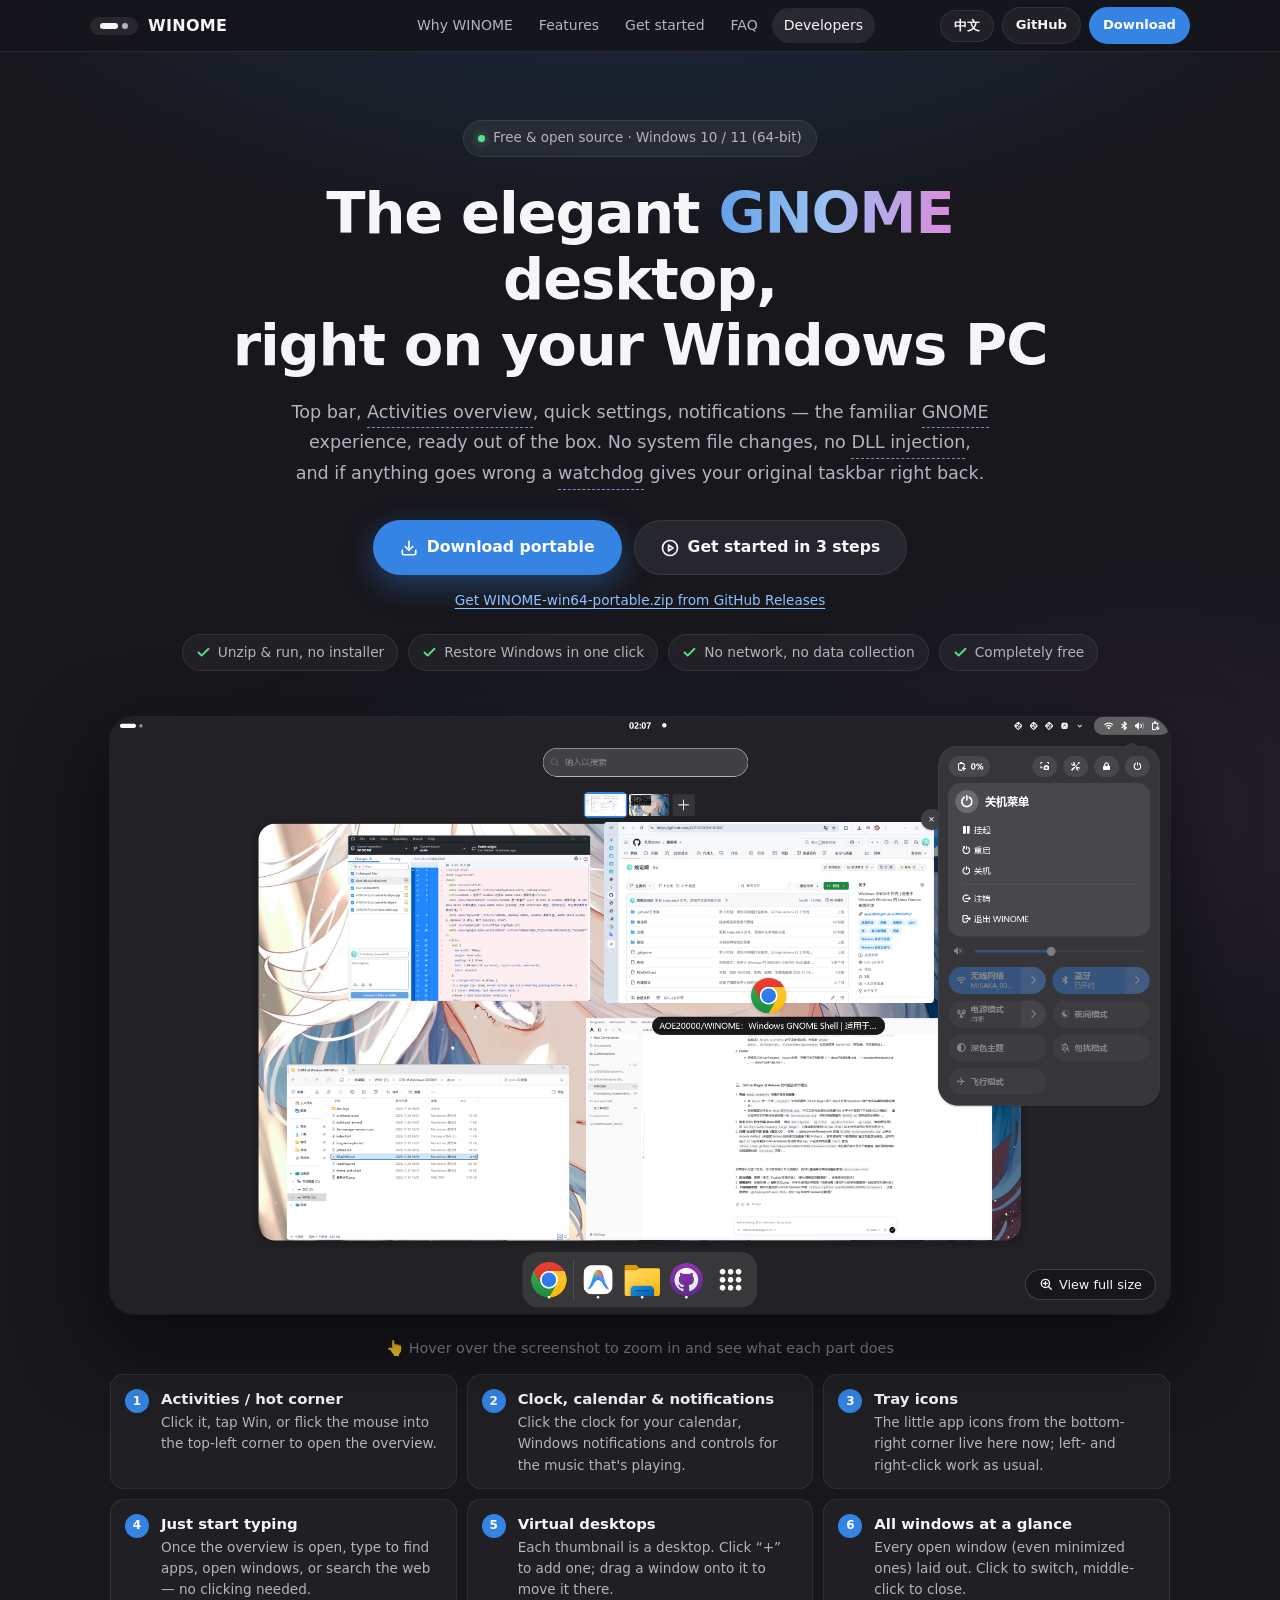
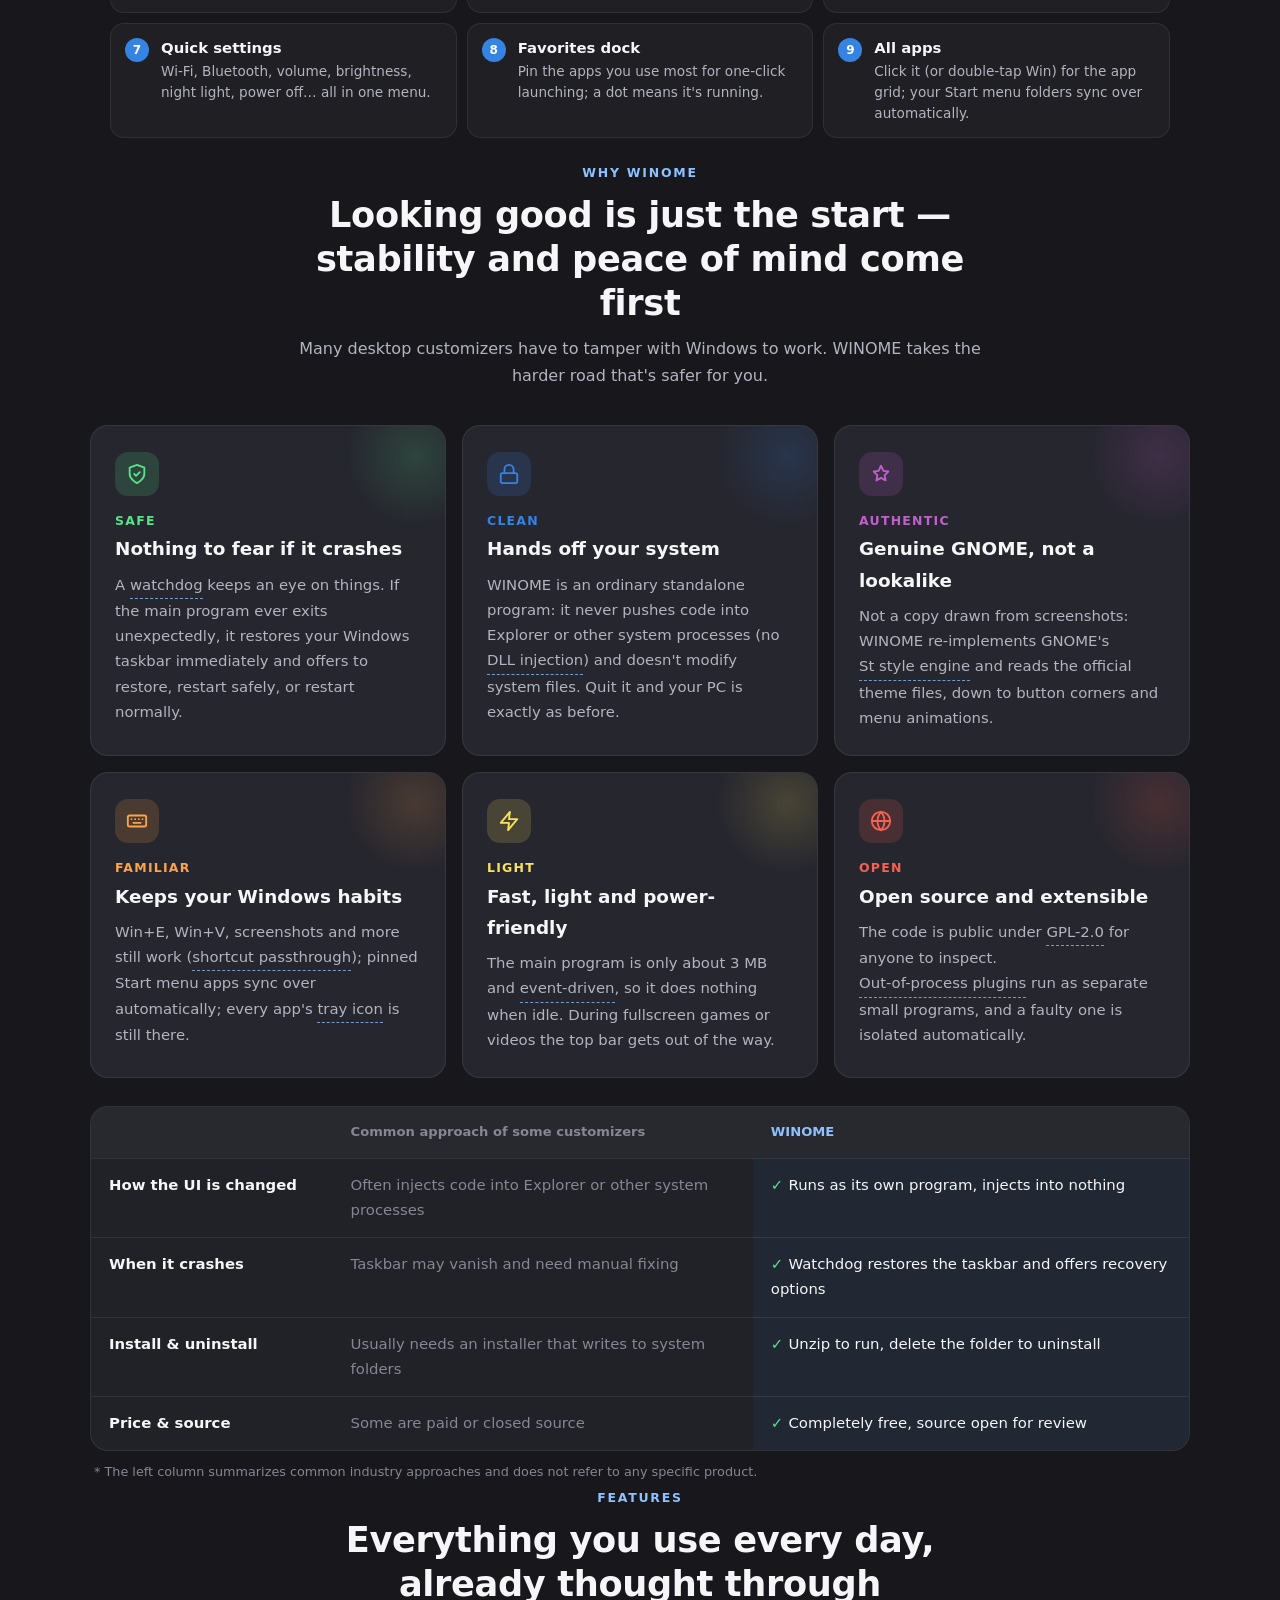
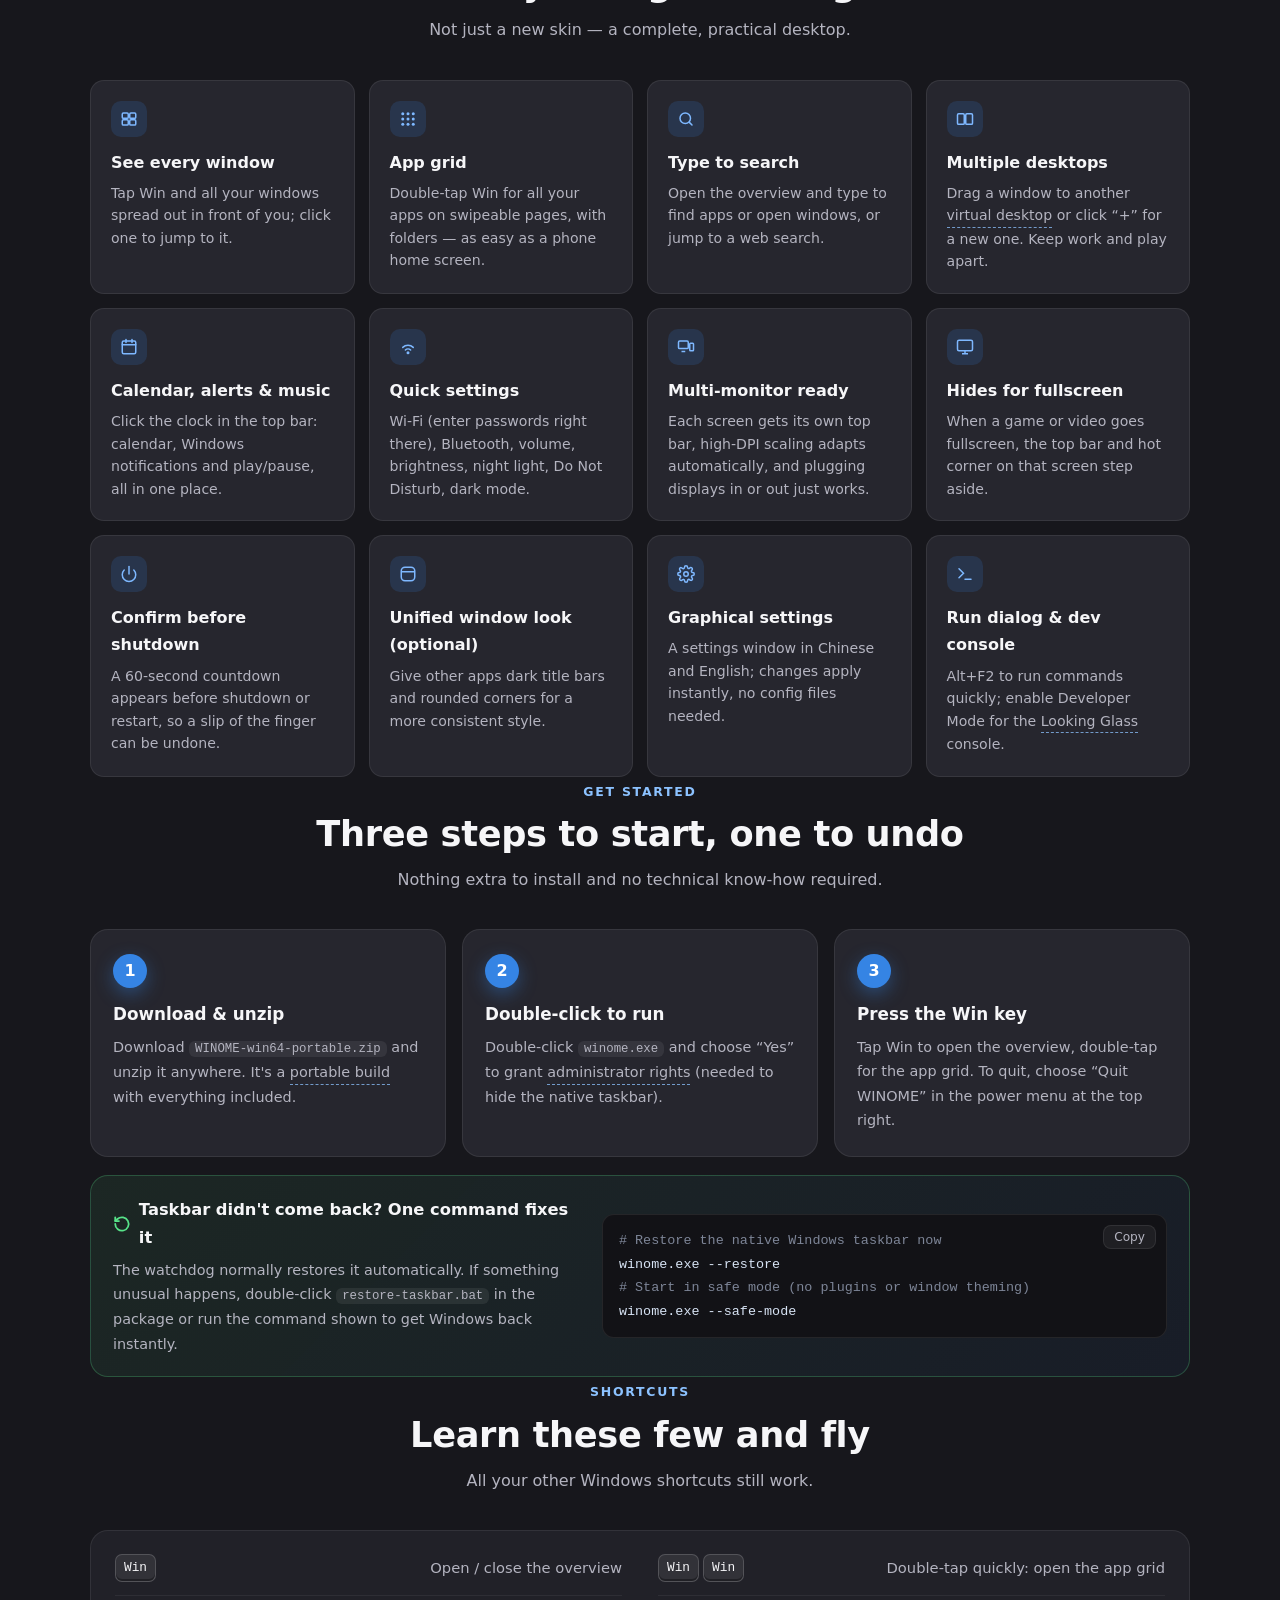
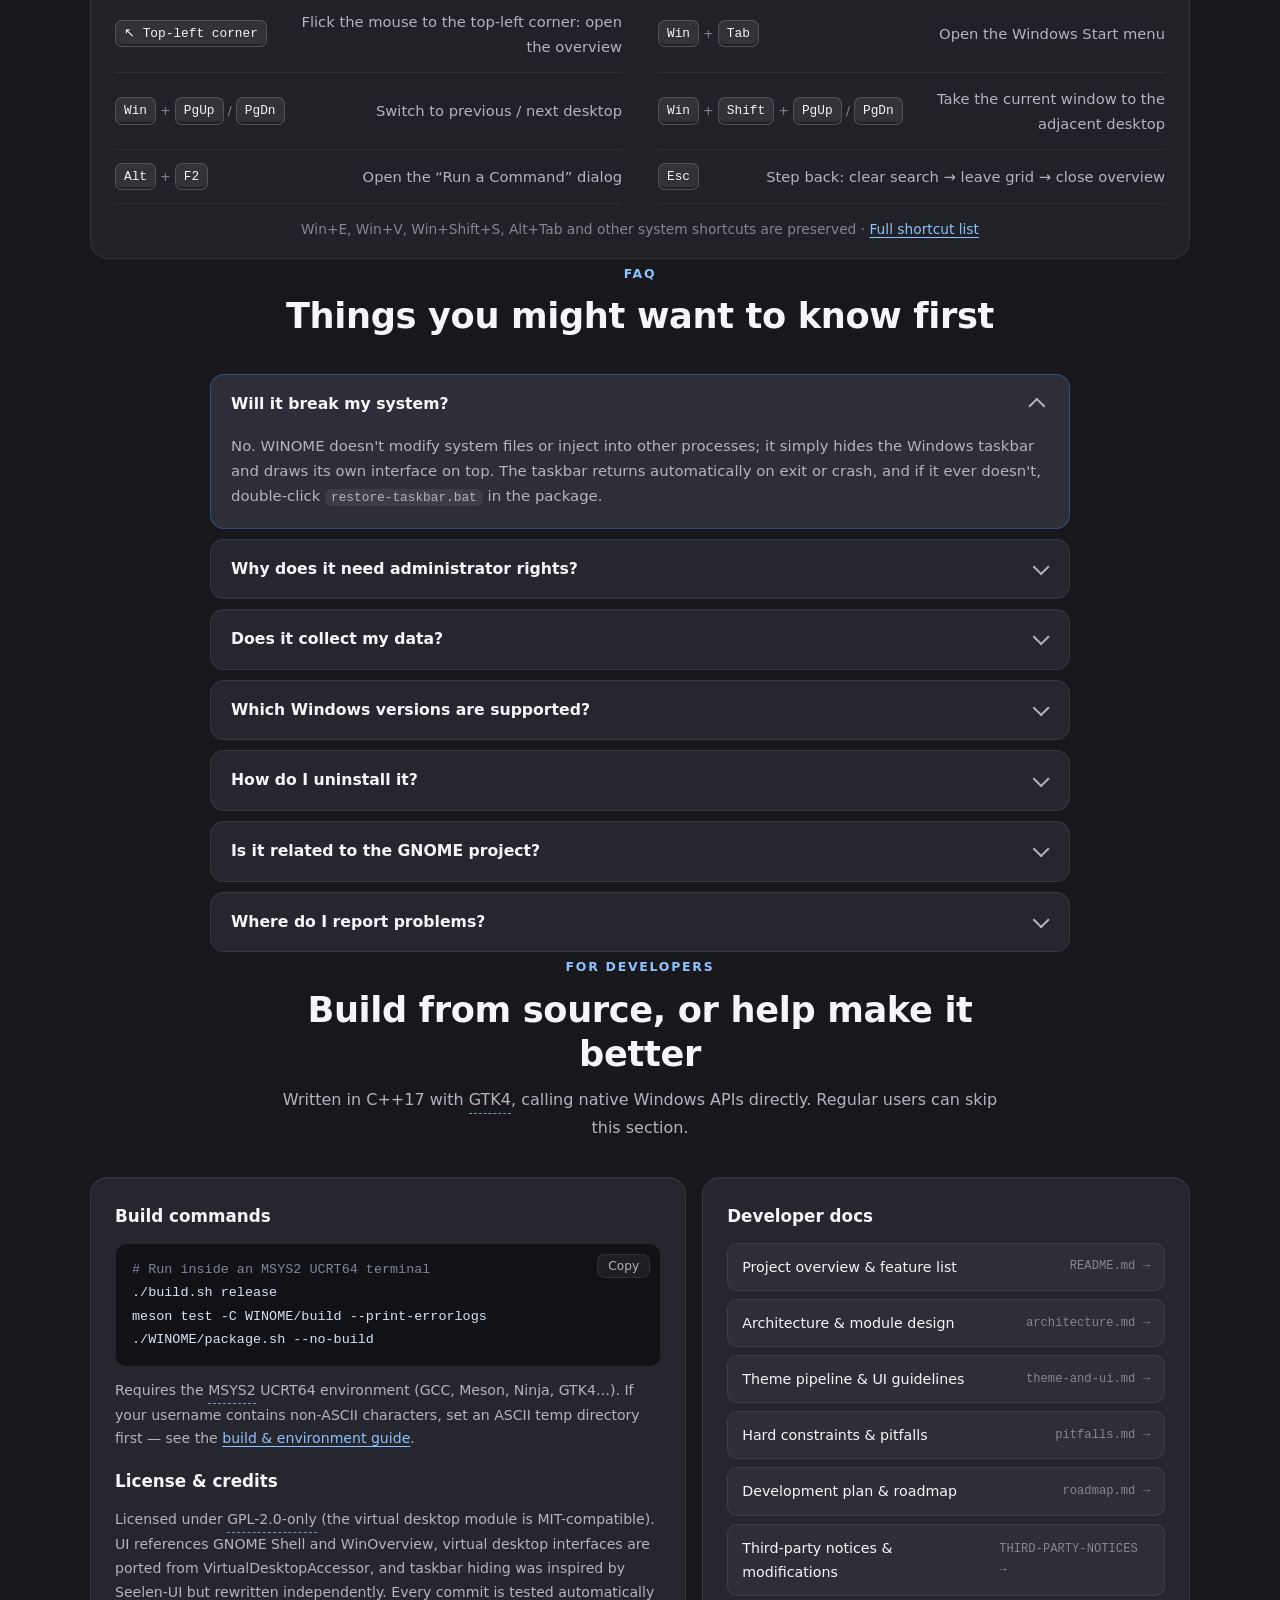
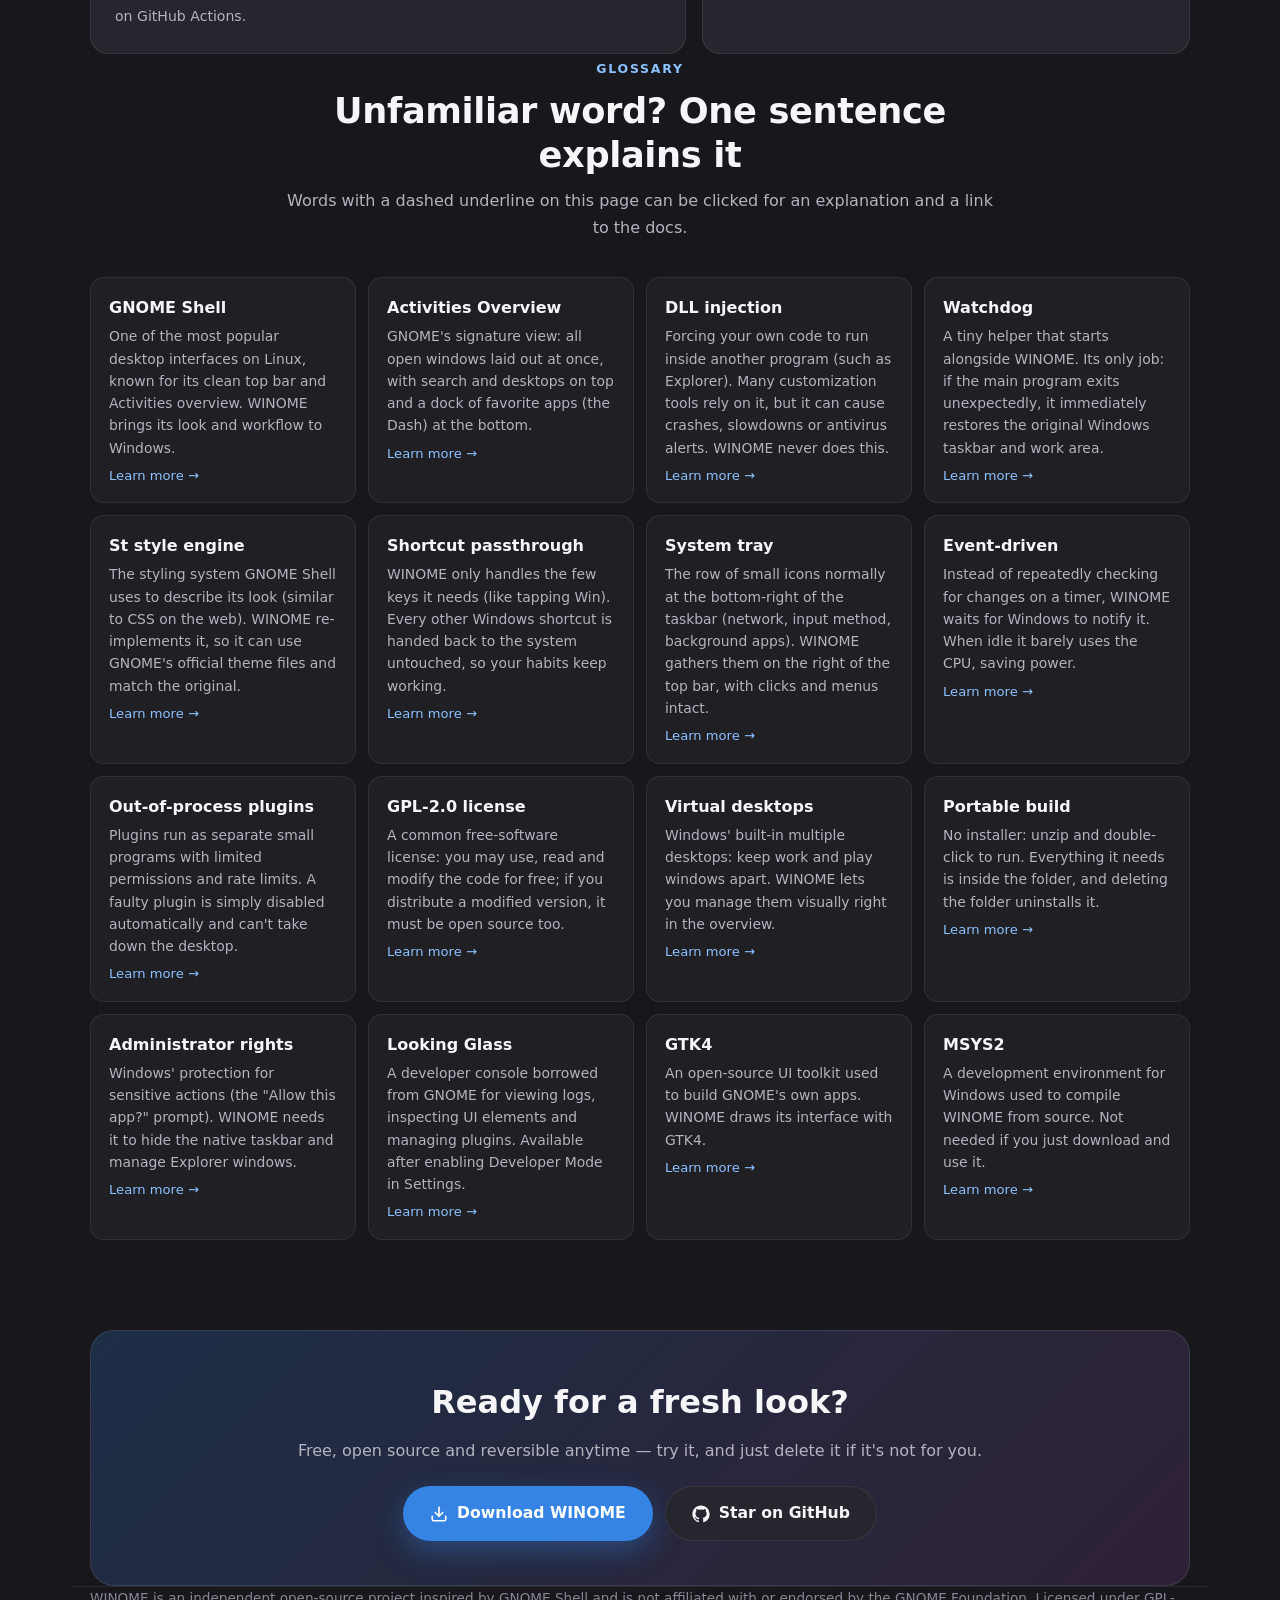
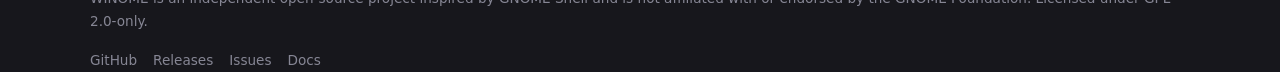
==== commit 52198ef3: "Release v0.1.4: live wallpaper WGC, panel/OSD polish, notification activation, power overlays & fine" ====
--- a/docs/index.html
+++ b/docs/index.html
@@ -4,1094 +4,1290 @@
   <meta charset="utf-8">
   <meta name="viewport" content="width=device-width, initial-scale=1">
   <meta name="google-site-verification" content="KDNwbrnQGs_3TjjicvcNecAX2chNAJ1Zy_TVIzu6aOY" />
-  <title>WINOME — Windows 原生 GNOME Shell 桌面外壳</title>
-  <meta name="description" content="WINOME 是在 Windows 10/11 上使用 C++17 + GTK4 + 原生 Win32/COM/WinRT 构建的单进程 GNOME Shell 桌面外壳，零 DLL 注入，内置看门狗与任务栏自动恢复。">
+  <title>WINOME — 把 GNOME 的优雅桌面搬到 Windows 上</title>
+  <meta name="description" content="WINOME 让 Windows 10/11 拥有 GNOME 风格的顶栏、活动概览、快速设置与通知中心。免费开源、解压即用、不注入系统进程，出问题自动恢复原任务栏。">
+  <meta name="keywords" content="WINOME, GNOME, GNOME Shell, Windows 美化, Windows 桌面, 任务栏替代, 活动概览, 开源">
   <meta name="theme-color" content="#1e1e24">
+  <link rel="canonical" href="https://aoe20000.github.io/WINOME/">
   <meta property="og:type" content="website">
-  <meta property="og:title" content="WINOME — GNOME Shell for Windows">
-  <meta property="og:description" content="Single-process native C++17 + GTK4 GNOME Shell experience for Windows 10/11 with zero DLL injection and crash-safe taskbar recovery.">
+  <meta property="og:url" content="https://aoe20000.github.io/WINOME/">
+  <meta property="og:title" content="WINOME — GNOME 风格桌面，原生运行在 Windows 上">
+  <meta property="og:description" content="免费开源、解压即用、不注入系统进程，出问题自动恢复原任务栏。A free, open-source GNOME Shell experience for Windows 10/11.">
   <meta property="og:image" content="https://aoe20000.github.io/WINOME/preview.png">
   <meta name="twitter:card" content="summary_large_image">
   <link rel="icon" type="image/svg+xml" href="./favicon.svg">
+  <script type="application/ld+json">
+  {
+    "@context": "https://schema.org",
+    "@type": "SoftwareApplication",
+    "name": "WINOME",
+    "operatingSystem": "Windows 10, Windows 11",
+    "applicationCategory": "DesktopEnhancementApplication",
+    "offers": { "@type": "Offer", "price": "0", "priceCurrency": "USD" },
+    "license": "https://www.gnu.org/licenses/old-licenses/gpl-2.0.html",
+    "url": "https://aoe20000.github.io/WINOME/",
+    "downloadUrl": "https://github.com/AOE20000/WINOME/releases",
+    "image": "https://aoe20000.github.io/WINOME/preview.png"
+  }
+  </script>
   <style>
     :root {
-      --bg: #1a1a1f;
-      --bg-panel: rgba(24, 24, 30, 0.84);
-      --bg-elevated: #24242b;
-      --card: #2a2a32;
-      --card-hover: #32323c;
-      --border: rgba(255, 255, 255, 0.09);
+      --bg: #17171c;
+      --bg-panel: rgba(20, 20, 26, 0.82);
+      --bg-elevated: #212128;
+      --card: #26262e;
+      --card-hover: #2e2e38;
+      --border: rgba(255, 255, 255, 0.08);
       --border-strong: rgba(255, 255, 255, 0.16);
       --text: #f6f6f8;
-      --text-muted: #b0b0bd;
-      --text-subtle: #838392;
+      --text-muted: #b4b4c0;
+      --text-subtle: #868694;
       --accent: #3584e4;
       --accent-hover: #4c95ec;
       --accent-soft: rgba(53, 132, 228, 0.16);
-      --success: #57e389;
-      --warn: #f8e45c;
-      --radius-lg: 20px;
+      --accent-text: #8cc2ff;
+      --green: #57e389;
+      --yellow: #f8e45c;
+      --orange: #ffa348;
+      --purple: #c061cb;
+      --red: #f66151;
+      --radius-xl: 24px;
+      --radius-lg: 18px;
       --radius-md: 14px;
       --radius-pill: 999px;
-      --shadow-lg: 0 24px 64px rgba(0, 0, 0, 0.55), 0 0 0 1px rgba(255, 255, 255, 0.08);
-      --shadow-sm: 0 8px 24px rgba(0, 0, 0, 0.28);
-      --font-sans: "Cantarell", "Microsoft YaHei UI", "Segoe UI", system-ui, -apple-system, sans-serif;
+      --shadow-lg: 0 30px 80px rgba(0, 0, 0, 0.55), 0 0 0 1px rgba(255, 255, 255, 0.08);
+      --shadow-sm: 0 8px 24px rgba(0, 0, 0, 0.25);
+      --font-sans: "Cantarell", "Inter", "Microsoft YaHei UI", "PingFang SC", "Segoe UI", system-ui, -apple-system, sans-serif;
       --font-mono: "Cascadia Code", "JetBrains Mono", Consolas, ui-monospace, monospace;
-      --max-w: 1120px;
+      --max-w: 1140px;
     }
 
     * { box-sizing: border-box; }
-    html { scroll-behavior: smooth; }
+    html { scroll-behavior: smooth; scroll-padding-top: 64px; }
     body {
       margin: 0;
       background:
-        radial-gradient(1000px 520px at 50% -120px, rgba(53, 132, 228, 0.20), transparent 70%),
-        radial-gradient(700px 420px at 85% 15%, rgba(98, 160, 234, 0.09), transparent 65%),
+        radial-gradient(1100px 560px at 50% -140px, rgba(53, 132, 228, 0.22), transparent 70%),
+        radial-gradient(700px 420px at 90% 10%, rgba(192, 97, 203, 0.08), transparent 65%),
         var(--bg);
       color: var(--text);
       font-family: var(--font-sans);
-      line-height: 1.6;
+      line-height: 1.7;
       -webkit-font-smoothing: antialiased;
-    }
-
+      overflow-x: clip;
+    }
     a { color: inherit; text-decoration: none; }
     button { font-family: inherit; cursor: pointer; }
-
-    /* Top Panel (mimics WINOME / GNOME Shell top bar) */
+    code {
+      font-family: var(--font-mono);
+      font-size: 0.86em;
+      padding: 1px 6px;
+      border-radius: 6px;
+      background: rgba(255, 255, 255, 0.07);
+    }
+    :focus-visible { outline: 2px solid var(--accent-text); outline-offset: 2px; border-radius: 6px; }
+    .skip-link {
+      position: absolute; left: 12px; top: -48px; z-index: 200;
+      padding: 8px 14px; border-radius: 10px; background: var(--accent); color: #fff;
+    }
+    .skip-link:focus { top: 10px; }
+
+    /* ---------- Top bar (GNOME panel look) ---------- */
     .topbar {
-      position: sticky;
-      top: 0;
-      z-index: 50;
-      height: 48px;
-      backdrop-filter: blur(18px);
-      -webkit-backdrop-filter: blur(18px);
+      position: sticky; top: 0; z-index: 50; height: 52px;
+      backdrop-filter: blur(18px); -webkit-backdrop-filter: blur(18px);
       background: var(--bg-panel);
       border-bottom: 1px solid var(--border);
     }
     .topbar-inner {
-      max-width: var(--max-w);
-      height: 100%;
-      margin: 0 auto;
-      padding: 0 20px;
-      display: grid;
-      grid-template-columns: 1fr auto 1fr;
-      align-items: center;
-      gap: 12px;
-    }
-    .brand {
-      display: inline-flex;
-      align-items: center;
-      gap: 10px;
-      font-weight: 700;
-      font-size: 0.95rem;
-      letter-spacing: 0.02em;
-      justify-self: start;
-    }
+      max-width: var(--max-w); height: 100%; margin: 0 auto; padding: 0 20px;
+      display: grid; grid-template-columns: 1fr auto 1fr; align-items: center; gap: 12px;
+    }
+    .brand { display: inline-flex; align-items: center; gap: 10px; font-weight: 700; letter-spacing: 0.02em; justify-self: start; }
     .activities-dots {
-      display: inline-flex;
-      align-items: center;
-      gap: 4px;
-      padding: 5px 9px;
-      border-radius: var(--radius-pill);
-      background: rgba(255, 255, 255, 0.08);
-    }
-    .dot-pill {
-      width: 18px;
-      height: 6px;
-      border-radius: var(--radius-pill);
-      background: var(--text);
-    }
-    .dot-circle {
-      width: 6px;
-      height: 6px;
-      border-radius: 50%;
-      background: var(--text-muted);
-    }
-
-    .nav-links {
-      display: flex;
-      align-items: center;
-      gap: 4px;
-    }
+      display: inline-flex; align-items: center; gap: 4px; padding: 6px 10px;
+      border-radius: var(--radius-pill); background: rgba(255, 255, 255, 0.08);
+      transition: background-color 140ms ease;
+    }
+    .brand:hover .activities-dots { background: rgba(255, 255, 255, 0.14); }
+    .dot-pill { width: 18px; height: 6px; border-radius: var(--radius-pill); background: var(--text); }
+    .dot-circle { width: 6px; height: 6px; border-radius: 50%; background: var(--text-muted); }
+    .nav-links { display: flex; align-items: center; gap: 2px; }
     .nav-links a {
-      padding: 5px 12px;
-      border-radius: var(--radius-pill);
-      font-size: 0.875rem;
-      color: var(--text-muted);
+      padding: 6px 12px; border-radius: var(--radius-pill); font-size: 0.875rem; color: var(--text-muted);
       transition: background-color 140ms ease, color 140ms ease;
     }
-    .nav-links a:hover {
-      background: rgba(255, 255, 255, 0.08);
-      color: var(--text);
-    }
-
-    .topbar-actions {
-      justify-self: end;
-      display: inline-flex;
-      align-items: center;
-      gap: 8px;
-    }
+    .nav-links a:hover, .nav-links a.active { background: rgba(255, 255, 255, 0.08); color: var(--text); }
+    .topbar-actions { justify-self: end; display: inline-flex; align-items: center; gap: 8px; }
     .pill-btn {
-      display: inline-flex;
-      align-items: center;
-      gap: 6px;
-      padding: 5px 12px;
-      border-radius: var(--radius-pill);
-      border: 1px solid var(--border);
-      background: rgba(255, 255, 255, 0.05);
-      color: var(--text);
-      font-size: 0.82rem;
-      font-weight: 600;
+      display: inline-flex; align-items: center; gap: 6px; padding: 6px 13px;
+      border-radius: var(--radius-pill); border: 1px solid var(--border);
+      background: rgba(255, 255, 255, 0.05); color: var(--text); font-size: 0.82rem; font-weight: 600;
       transition: background-color 140ms ease, border-color 140ms ease;
     }
-    .pill-btn:hover {
-      background: rgba(255, 255, 255, 0.11);
-      border-color: var(--border-strong);
-    }
-    .pill-btn.primary {
-      background: var(--accent);
-      border-color: transparent;
-      color: #fff;
-    }
+    .pill-btn:hover { background: rgba(255, 255, 255, 0.11); border-color: var(--border-strong); }
+    .pill-btn.primary { background: var(--accent); border-color: transparent; color: #fff; }
     .pill-btn.primary:hover { background: var(--accent-hover); }
 
-    /* Sections */
-    .container {
-      max-width: var(--max-w);
-      margin: 0 auto;
-      padding: 0 20px;
-    }
-
-    /* Hero */
-    .hero {
-      padding: 64px 0 42px;
-      text-align: center;
-    }
+    .container { max-width: var(--max-w); margin: 0 auto; padding: 0 20px; }
+
+    /* ---------- Hero ---------- */
+    .hero { padding: 68px 0 20px; text-align: center; }
     .hero-badge {
-      display: inline-flex;
-      align-items: center;
-      gap: 8px;
-      padding: 6px 14px;
-      border-radius: var(--radius-pill);
-      background: rgba(255, 255, 255, 0.06);
-      border: 1px solid var(--border);
-      font-size: 0.82rem;
-      color: var(--text-muted);
-      margin-bottom: 22px;
-    }
-    .hero-badge .status-dot {
-      width: 7px;
-      height: 7px;
-      border-radius: 50%;
-      background: var(--success);
-      box-shadow: 0 0 8px rgba(87, 227, 137, 0.65);
-    }
+      display: inline-flex; align-items: center; gap: 8px; padding: 6px 14px;
+      border-radius: var(--radius-pill); background: rgba(255, 255, 255, 0.06); border: 1px solid var(--border);
+      font-size: 0.84rem; color: var(--text-muted); margin-bottom: 24px;
+    }
+    .status-dot { width: 7px; height: 7px; border-radius: 50%; background: var(--green); box-shadow: 0 0 8px rgba(87, 227, 137, 0.7); }
     .hero h1 {
-      margin: 0 auto 16px;
-      max-width: 820px;
-      font-size: clamp(2.1rem, 4.6vw, 3.35rem);
-      line-height: 1.16;
-      letter-spacing: -0.02em;
-      font-weight: 800;
-    }
-    .hero-sub {
-      margin: 0 auto 28px;
-      max-width: 680px;
-      font-size: 1.07rem;
-      color: var(--text-muted);
-    }
-    .hero-cta {
-      display: flex;
-      flex-wrap: wrap;
-      justify-content: center;
-      gap: 12px;
-      margin-bottom: 14px;
-    }
+      margin: 0 auto 18px; max-width: 860px;
+      font-size: clamp(2.2rem, 5vw, 3.6rem); line-height: 1.15; letter-spacing: -0.02em; font-weight: 800;
+    }
+    .hero h1 .grad {
+      background: linear-gradient(92deg, #62a0ea 0%, #99c1f1 45%, #dc8add 100%);
+      -webkit-background-clip: text; background-clip: text; color: transparent;
+    }
+    .hero-sub { margin: 0 auto 30px; max-width: 700px; font-size: 1.1rem; color: var(--text-muted); }
+    .hero-cta { display: flex; flex-wrap: wrap; justify-content: center; gap: 12px; margin-bottom: 14px; }
     .btn-lg {
-      display: inline-flex;
-      align-items: center;
-      gap: 9px;
-      padding: 12px 24px;
-      border-radius: var(--radius-pill);
-      font-weight: 700;
-      font-size: 0.95rem;
-      border: 1px solid var(--border);
-      background: var(--card);
-      color: var(--text);
-      transition: transform 140ms ease, background-color 140ms ease, border-color 140ms ease;
-    }
-    .btn-lg:hover {
-      background: var(--card-hover);
-      border-color: var(--border-strong);
-      transform: translateY(-1px);
-    }
-    .btn-lg.primary {
-      background: var(--accent);
-      border-color: transparent;
-      color: #fff;
-      box-shadow: 0 8px 26px rgba(53, 132, 228, 0.35);
-    }
-    .btn-lg.primary:hover { background: var(--accent-hover); }
-
-    .release-meta {
-      font-size: 0.84rem;
-      color: var(--text-subtle);
-      min-height: 22px;
-      margin-bottom: 34px;
-    }
-    .release-meta a {
-      color: #8cc2ff;
-      text-decoration: underline;
-      text-underline-offset: 3px;
-    }
-
-    /* Desktop Preview Frame */
-    .preview-wrap {
-      position: relative;
-      margin: 0 auto;
-      max-width: 1020px;
-      border-radius: var(--radius-lg);
-      overflow: hidden;
-      background: #101014;
-      box-shadow: var(--shadow-lg);
-      cursor: zoom-in;
-    }
-    .preview-wrap img {
-      display: block;
-      width: 100%;
-      height: auto;
+      display: inline-flex; align-items: center; gap: 9px; padding: 13px 26px;
+      border-radius: var(--radius-pill); font-weight: 700; font-size: 0.98rem;
+      border: 1px solid var(--border); background: var(--card); color: var(--text);
+      transition: transform 140ms ease, background-color 140ms ease, border-color 140ms ease, box-shadow 140ms ease;
+    }
+    .btn-lg:hover { background: var(--card-hover); border-color: var(--border-strong); transform: translateY(-1px); }
+    .btn-lg.primary { background: var(--accent); border-color: transparent; color: #fff; box-shadow: 0 10px 30px rgba(53, 132, 228, 0.38); }
+    .btn-lg.primary:hover { background: var(--accent-hover); box-shadow: 0 14px 36px rgba(53, 132, 228, 0.48); }
+    .release-meta { font-size: 0.85rem; color: var(--text-subtle); min-height: 22px; margin-bottom: 22px; }
+    .release-meta a { color: var(--accent-text); text-decoration: underline; text-underline-offset: 3px; }
+    .chips { display: flex; flex-wrap: wrap; justify-content: center; gap: 10px; margin-bottom: 46px; }
+    .chip {
+      display: inline-flex; align-items: center; gap: 7px; padding: 6px 13px;
+      border-radius: var(--radius-pill); background: rgba(255, 255, 255, 0.045); border: 1px solid var(--border);
+      font-size: 0.86rem; color: var(--text-muted);
+    }
+    .chip svg { color: var(--green); flex-shrink: 0; }
+
+    /* ---------- Interactive screenshot ---------- */
+    .shot {
+      position: relative; margin: 0 auto; max-width: 1060px;
+      border-radius: var(--radius-xl); background: #101014; box-shadow: var(--shadow-lg);
       transition: transform 240ms ease;
     }
-    .preview-wrap:hover img { transform: scale(1.006); }
-    .zoom-hint {
-      position: absolute;
-      right: 14px;
-      bottom: 14px;
-      display: inline-flex;
-      align-items: center;
-      gap: 6px;
-      padding: 6px 12px;
-      border-radius: var(--radius-pill);
-      background: rgba(20, 20, 26, 0.82);
-      border: 1px solid rgba(255, 255, 255, 0.16);
-      font-size: 0.78rem;
-      color: var(--text);
+    .shot:hover, .shot:focus-within, .shot.show-hs { transform: scale(1.012); }
+    .shot img { display: block; width: 100%; height: auto; border-radius: var(--radius-xl); }
+    .shot-glow {
+      position: absolute; inset: -30px 0 auto; height: 70%; z-index: -1; filter: blur(60px); opacity: 0.55;
+      background: radial-gradient(closest-side, rgba(53, 132, 228, 0.5), transparent);
+      pointer-events: none;
+    }
+    .zoom-btn {
+      position: absolute; right: 14px; bottom: 14px; display: inline-flex; align-items: center; gap: 6px;
+      padding: 7px 13px; border-radius: var(--radius-pill); background: rgba(20, 20, 26, 0.82);
+      border: 1px solid rgba(255, 255, 255, 0.18); font-size: 0.8rem; color: var(--text);
       backdrop-filter: blur(8px);
     }
-
-    /* Feature Grid */
-    section { padding: 56px 0 20px; }
-    .sec-head {
-      margin-bottom: 26px;
-      display: flex;
-      flex-wrap: wrap;
-      align-items: baseline;
-      justify-content: space-between;
-      gap: 12px;
-    }
-    .sec-head h2 {
-      margin: 0;
-      font-size: 1.65rem;
-      font-weight: 800;
-      letter-spacing: -0.01em;
-    }
-    .sec-head p {
-      margin: 0;
-      color: var(--text-muted);
-      font-size: 0.95rem;
-    }
-
-    .bento {
-      display: grid;
-      grid-template-columns: repeat(3, minmax(0, 1fr));
-      gap: 16px;
-    }
-    .card {
-      background: var(--card);
-      border: 1px solid var(--border);
-      border-radius: var(--radius-md);
-      padding: 22px;
-      box-shadow: var(--shadow-sm);
+    .zoom-btn:hover { background: rgba(40, 40, 50, 0.92); }
+    .hs {
+      position: absolute; left: var(--x); top: var(--y); transform: translate(-50%, -50%) scale(0.75);
+      width: 28px; height: 28px; padding: 0; border-radius: 50%;
+      border: 2px solid #fff; background: var(--accent); color: #fff;
+      font-size: 0.8rem; font-weight: 800; line-height: 24px; text-align: center;
+      box-shadow: 0 4px 14px rgba(0, 0, 0, 0.5); z-index: 2;
+      opacity: 0; pointer-events: none;
+      transition: opacity 240ms ease, transform 240ms ease, background-color 160ms ease;
+    }
+    .hs::before {
+      content: ""; position: absolute; inset: -6px; border-radius: 50%;
+      border: 2px solid rgba(53, 132, 228, 0.75); animation: pulse 2.2s ease-out infinite;
+      animation-play-state: paused; pointer-events: none;
+    }
+    .shot:hover .hs, .shot:focus-within .hs, .shot.show-hs .hs {
+      opacity: 1; pointer-events: auto; transform: translate(-50%, -50%) scale(1);
+    }
+    .shot:hover .hs::before, .shot:focus-within .hs::before, .shot.show-hs .hs::before {
+      animation-play-state: running;
+    }
+    .shot:hover .hs:hover, .shot:focus-within .hs:focus-visible, .shot.show-hs .hs.lit, .hs.lit {
+      opacity: 1; pointer-events: auto; transform: translate(-50%, -50%) scale(1.18); background: #1c71d8; z-index: 5;
+    }
+    .hs-tip {
+      position: absolute; top: calc(100% + 10px); left: 50%; transform: translateX(-50%) translateY(4px);
+      white-space: nowrap; padding: 6px 12px; border-radius: 10px;
+      background: rgba(22, 22, 28, 0.96); border: 1px solid var(--border-strong);
+      font-size: 0.82rem; font-weight: 600; color: var(--text); box-shadow: var(--shadow-sm);
+      opacity: 0; pointer-events: none; transition: opacity 140ms ease, transform 140ms ease;
+    }
+    .hs.tip-l .hs-tip { left: auto; right: -6px; transform: translateY(4px); }
+    .hs.tip-r .hs-tip { left: -6px; transform: translateY(4px); }
+    .hs.tip-up .hs-tip { top: auto; bottom: calc(100% + 10px); }
+    .hs:hover .hs-tip, .hs:focus-visible .hs-tip, .hs.lit .hs-tip { opacity: 1; transform: translateX(-50%) translateY(0); }
+    .hs.tip-l:hover .hs-tip, .hs.tip-l:focus-visible .hs-tip, .hs.tip-l.lit .hs-tip,
+    .hs.tip-r:hover .hs-tip, .hs.tip-r:focus-visible .hs-tip, .hs.tip-r.lit .hs-tip { transform: translateY(0); }
+    @keyframes pulse { 0% { transform: scale(0.85); opacity: 0.9; } 100% { transform: scale(1.6); opacity: 0; } }
+
+    .tour-hint { margin: 22px auto 14px; font-size: 0.9rem; color: var(--text-subtle); text-align: center; }
+    .legend {
+      list-style: none; margin: 0 auto; padding: 0; max-width: 1060px;
+      display: grid; grid-template-columns: repeat(3, minmax(0, 1fr)); gap: 10px; text-align: left;
+    }
+    .legend li {
+      display: flex; gap: 12px; align-items: flex-start; padding: 12px 14px;
+      border-radius: var(--radius-md); background: rgba(255, 255, 255, 0.035); border: 1px solid var(--border);
+      transition: background-color 140ms ease, border-color 140ms ease; cursor: default;
+    }
+    .legend li:hover, .legend li.lit { background: var(--accent-soft); border-color: rgba(53, 132, 228, 0.45); }
+    .legend .num {
+      flex-shrink: 0; width: 24px; height: 24px; border-radius: 50%; background: var(--accent); color: #fff;
+      font-size: 0.75rem; font-weight: 800; display: inline-flex; align-items: center; justify-content: center; margin-top: 2px;
+    }
+    .legend strong { display: block; font-size: 0.93rem; }
+    .legend span.d { display: block; font-size: 0.85rem; color: var(--text-muted); line-height: 1.55; }
+
+    /* ---------- Sections ---------- */
+    section { padding: 84px 0 10px; }
+    .sec-head { text-align: center; margin: 0 auto 36px; max-width: 720px; }
+    .eyebrow {
+      display: inline-block; margin-bottom: 10px; font-size: 0.78rem; font-weight: 700; letter-spacing: 0.14em;
+      text-transform: uppercase; color: var(--accent-text);
+    }
+    .sec-head h2 { margin: 0 0 10px; font-size: clamp(1.6rem, 3.2vw, 2.2rem); font-weight: 800; letter-spacing: -0.01em; line-height: 1.25; }
+    .sec-head p { margin: 0; color: var(--text-muted); font-size: 1rem; }
+
+    /* Advantage cards */
+    .why-grid { display: grid; grid-template-columns: repeat(3, minmax(0, 1fr)); gap: 16px; }
+    .why-card {
+      position: relative; overflow: hidden; padding: 26px 24px 24px;
+      border-radius: var(--radius-lg); background: var(--card); border: 1px solid var(--border);
+      transition: border-color 160ms ease, transform 160ms ease, background-color 160ms ease;
+    }
+    .why-card:hover { border-color: var(--border-strong); background: var(--card-hover); transform: translateY(-2px); }
+    .why-card::after {
+      content: ""; position: absolute; right: -40px; top: -40px; width: 140px; height: 140px; border-radius: 50%;
+      background: radial-gradient(closest-side, var(--c, var(--accent)), transparent); opacity: 0.16; pointer-events: none;
+    }
+    .why-icon {
+      width: 44px; height: 44px; border-radius: 13px; display: inline-flex; align-items: center; justify-content: center;
+      margin-bottom: 14px; color: var(--c, var(--accent));
+      background: color-mix(in srgb, var(--c, var(--accent)) 16%, transparent);
+    }
+    .why-word { font-size: 0.78rem; font-weight: 800; letter-spacing: 0.1em; color: var(--c, var(--accent)); text-transform: uppercase; }
+    .why-card h3 { margin: 2px 0 8px; font-size: 1.15rem; font-weight: 800; }
+    .why-card p { margin: 0; font-size: 0.93rem; color: var(--text-muted); }
+
+    /* Comparison */
+    .cmp-wrap { margin-top: 28px; border-radius: var(--radius-lg); border: 1px solid var(--border); overflow: hidden; background: var(--bg-elevated); }
+    .cmp { width: 100%; border-collapse: collapse; font-size: 0.93rem; }
+    .cmp th, .cmp td { padding: 14px 18px; text-align: left; border-bottom: 1px solid var(--border); vertical-align: top; }
+    .cmp thead th { font-size: 0.82rem; font-weight: 700; color: var(--text-subtle); background: rgba(255, 255, 255, 0.03); }
+    .cmp thead th.win { color: var(--accent-text); }
+    .cmp tbody tr:last-child td, .cmp tbody tr:last-child th { border-bottom: 0; }
+    .cmp tbody th { font-weight: 700; width: 22%; }
+    .cmp td.common { color: var(--text-subtle); }
+    .cmp td.win { color: var(--text); background: rgba(53, 132, 228, 0.06); }
+    .cmp td.win::before { content: "✓ "; color: var(--green); font-weight: 800; }
+    .cmp-note { margin: 10px 4px 0; font-size: 0.8rem; color: var(--text-subtle); }
+
+    /* Feature grid */
+    .feat-grid { display: grid; grid-template-columns: repeat(4, minmax(0, 1fr)); gap: 14px; }
+    .feat {
+      padding: 20px; border-radius: var(--radius-md); background: var(--card); border: 1px solid var(--border);
       transition: border-color 140ms ease, background-color 140ms ease;
     }
-    .card:hover {
-      border-color: var(--border-strong);
-      background: var(--card-hover);
-    }
-    .card-icon {
-      width: 38px;
-      height: 38px;
-      border-radius: 11px;
-      display: inline-flex;
-      align-items: center;
-      justify-content: center;
-      background: var(--accent-soft);
-      color: #7eb8ff;
-      margin-bottom: 14px;
-    }
-    .card-icon.green {
-      background: rgba(87, 227, 137, 0.14);
-      color: var(--success);
-    }
-    .card h3 {
-      margin: 0 0 8px;
-      font-size: 1.05rem;
-      font-weight: 700;
-    }
-    .card p {
-      margin: 0;
-      font-size: 0.9rem;
-      color: var(--text-muted);
-      line-height: 1.55;
-    }
-
-    /* Tabbed Reference Box */
-    .ref-box {
-      background: var(--bg-elevated);
-      border: 1px solid var(--border);
-      border-radius: var(--radius-lg);
-      overflow: hidden;
-      box-shadow: var(--shadow-sm);
-    }
-    .tablist {
-      display: flex;
-      flex-wrap: wrap;
-      gap: 6px;
-      padding: 12px 16px;
-      background: rgba(255, 255, 255, 0.03);
-      border-bottom: 1px solid var(--border);
-    }
-    .tab-btn {
-      padding: 8px 16px;
-      border-radius: var(--radius-pill);
-      border: 1px solid transparent;
-      background: transparent;
-      color: var(--text-muted);
-      font-size: 0.9rem;
-      font-weight: 600;
-      transition: background-color 140ms ease, color 140ms ease;
-    }
-    .tab-btn:hover { color: var(--text); background: rgba(255, 255, 255, 0.06); }
-    .tab-btn[aria-selected="true"] {
-      background: var(--accent);
-      color: #fff;
-    }
-    .tabpanel { padding: 24px; }
-    .tabpanel[hidden] { display: none; }
-
-    .shortcut-grid {
-      display: grid;
-      grid-template-columns: repeat(2, minmax(0, 1fr));
-      gap: 10px 24px;
-    }
-    .shortcut-row {
-      display: flex;
-      align-items: center;
-      justify-content: space-between;
-      gap: 12px;
-      padding: 10px 0;
-      border-bottom: 1px solid rgba(255, 255, 255, 0.06);
-      font-size: 0.9rem;
-    }
-    .shortcut-desc { color: var(--text-muted); text-align: right; }
-    .keys {
-      display: inline-flex;
-      flex-wrap: wrap;
-      align-items: center;
-      gap: 4px;
-      flex-shrink: 0;
-    }
+    .feat:hover { border-color: var(--border-strong); background: var(--card-hover); }
+    .feat .fi {
+      width: 36px; height: 36px; border-radius: 10px; display: inline-flex; align-items: center; justify-content: center;
+      background: var(--accent-soft); color: #7eb8ff; margin-bottom: 12px;
+    }
+    .feat h3 { margin: 0 0 6px; font-size: 1rem; font-weight: 700; }
+    .feat p { margin: 0; font-size: 0.88rem; color: var(--text-muted); line-height: 1.6; }
+
+    /* Steps */
+    .steps { display: grid; grid-template-columns: repeat(3, minmax(0, 1fr)); gap: 16px; counter-reset: step; }
+    .step {
+      position: relative; padding: 24px 22px; border-radius: var(--radius-lg);
+      background: var(--card); border: 1px solid var(--border);
+    }
+    .step-num {
+      display: inline-flex; width: 34px; height: 34px; border-radius: 50%; align-items: center; justify-content: center;
+      background: var(--accent); color: #fff; font-weight: 800; margin-bottom: 12px;
+      box-shadow: 0 6px 18px rgba(53, 132, 228, 0.4);
+    }
+    .step h3 { margin: 0 0 6px; font-size: 1.05rem; }
+    .step p { margin: 0; font-size: 0.9rem; color: var(--text-muted); }
+    .rescue {
+      margin-top: 18px; padding: 20px 22px; border-radius: var(--radius-lg);
+      background: linear-gradient(135deg, rgba(87, 227, 137, 0.08), rgba(53, 132, 228, 0.06));
+      border: 1px solid rgba(87, 227, 137, 0.25);
+      display: grid; grid-template-columns: 1fr 1.2fr; gap: 18px; align-items: center;
+    }
+    .rescue > *, .dev-grid > * { min-width: 0; }
+    .rescue h3 { margin: 0 0 6px; font-size: 1.02rem; display: flex; align-items: center; gap: 8px; }
+    .rescue h3 svg { color: var(--green); }
+    .rescue p { margin: 0; font-size: 0.9rem; color: var(--text-muted); }
+
+    .code-block {
+      position: relative; margin: 0; background: #121216; border: 1px solid var(--border); border-radius: 12px;
+      padding: 14px 64px 14px 16px; font-family: var(--font-mono); font-size: 0.84rem; color: #d7e3f4;
+      overflow-x: auto; line-height: 1.75; white-space: pre;
+    }
+    .code-block .c { color: #7d8597; }
+    .copy-btn {
+      position: absolute; top: 10px; right: 10px; padding: 4px 10px; border-radius: 8px;
+      border: 1px solid var(--border); background: rgba(255, 255, 255, 0.06); color: var(--text-muted); font-size: 0.76rem;
+      font-family: var(--font-sans);
+    }
+    .copy-btn:hover { background: rgba(255, 255, 255, 0.14); color: var(--text); }
+
+    /* Shortcuts */
+    .keys-box { border-radius: var(--radius-lg); background: var(--bg-elevated); border: 1px solid var(--border); padding: 10px 24px; }
+    .key-grid { display: grid; grid-template-columns: repeat(2, minmax(0, 1fr)); column-gap: 36px; }
+    .key-row {
+      display: flex; align-items: center; justify-content: space-between; gap: 14px;
+      padding: 13px 0; border-bottom: 1px solid rgba(255, 255, 255, 0.06); font-size: 0.92rem;
+    }
+    .key-desc { color: var(--text-muted); text-align: right; }
+    .keys { display: inline-flex; flex-wrap: wrap; align-items: center; gap: 4px; flex-shrink: 0; color: var(--text-subtle); font-size: 0.8rem; }
     kbd {
-      display: inline-block;
-      padding: 2px 8px;
-      border-radius: 7px;
-      background: rgba(255, 255, 255, 0.08);
-      border: 1px solid rgba(255, 255, 255, 0.16);
-      font-family: var(--font-mono);
-      font-size: 0.8rem;
-      color: var(--text);
-      box-shadow: inset 0 -1px 0 rgba(0, 0, 0, 0.35);
-    }
-
-    .steps-grid {
-      display: grid;
-      grid-template-columns: repeat(3, minmax(0, 1fr));
-      gap: 16px;
-      margin-bottom: 20px;
-    }
-    .step-card {
-      background: var(--card);
-      border: 1px solid var(--border);
-      border-radius: var(--radius-md);
-      padding: 16px 18px;
-    }
-    .step-num {
-      display: inline-flex;
-      width: 24px;
-      height: 24px;
-      border-radius: 50%;
-      align-items: center;
-      justify-content: center;
-      background: var(--accent-soft);
-      color: #8cc2ff;
-      font-weight: 700;
-      font-size: 0.8rem;
-      margin-bottom: 8px;
-    }
-    .step-card h4 { margin: 0 0 6px; font-size: 0.96rem; }
-    .step-card p { margin: 0; font-size: 0.86rem; color: var(--text-muted); }
-
-    .code-block {
-      position: relative;
-      background: #141418;
-      border: 1px solid var(--border);
-      border-radius: 12px;
-      padding: 14px 52px 14px 16px;
-      font-family: var(--font-mono);
-      font-size: 0.84rem;
-      color: #d7e3f4;
-      overflow-x: auto;
-      line-height: 1.55;
-    }
-    .copy-btn {
-      position: absolute;
-      top: 10px;
-      right: 10px;
-      padding: 4px 10px;
-      border-radius: 8px;
-      border: 1px solid var(--border);
-      background: rgba(255, 255, 255, 0.06);
-      color: var(--text-muted);
-      font-size: 0.76rem;
-    }
-    .copy-btn:hover { background: rgba(255, 255, 255, 0.14); color: var(--text); }
-
-    .callout {
-      margin-top: 14px;
-      padding: 12px 16px;
-      border-radius: 12px;
-      background: rgba(53, 132, 228, 0.1);
-      border: 1px solid rgba(53, 132, 228, 0.28);
-      font-size: 0.88rem;
-      color: var(--text-muted);
-    }
-    .callout strong { color: var(--text); }
-
-    /* Compliance & Architecture Banner */
-    .compliance-grid {
-      display: grid;
-      grid-template-columns: 1.15fr 0.85fr;
-      gap: 16px;
-    }
-    .tag-row {
-      display: flex;
-      flex-wrap: wrap;
-      gap: 8px;
-      margin-top: 14px;
-    }
-    .tag {
-      padding: 4px 11px;
-      border-radius: var(--radius-pill);
-      background: rgba(255, 255, 255, 0.06);
-      border: 1px solid var(--border);
-      font-size: 0.8rem;
-      color: var(--text-muted);
-    }
-    .doc-links {
-      display: grid;
-      gap: 8px;
-      margin-top: 12px;
-    }
+      display: inline-block; min-width: 26px; text-align: center; padding: 2px 8px; border-radius: 7px;
+      background: rgba(255, 255, 255, 0.08); border: 1px solid rgba(255, 255, 255, 0.16);
+      font-family: var(--font-mono); font-size: 0.8rem; color: var(--text);
+      box-shadow: inset 0 -2px 0 rgba(0, 0, 0, 0.35);
+    }
+    .keys-more { margin: 14px 0 6px; font-size: 0.86rem; color: var(--text-subtle); text-align: center; }
+    .keys-more a, .link { color: var(--accent-text); text-decoration: underline; text-underline-offset: 3px; }
+
+    /* FAQ */
+    .faq { max-width: 860px; margin: 0 auto; display: grid; gap: 10px; }
+    .faq details {
+      border-radius: var(--radius-md); background: var(--card); border: 1px solid var(--border);
+      transition: border-color 140ms ease, background-color 140ms ease;
+    }
+    .faq details[open] { border-color: rgba(53, 132, 228, 0.4); background: var(--card-hover); }
+    .faq summary {
+      list-style: none; cursor: pointer; padding: 16px 20px; font-weight: 700; font-size: 0.98rem;
+      display: flex; justify-content: space-between; align-items: center; gap: 12px;
+    }
+    .faq summary::-webkit-details-marker { display: none; }
+    .faq summary::after {
+      content: ""; width: 10px; height: 10px; flex-shrink: 0; margin-right: 4px;
+      border-right: 2px solid var(--text-muted); border-bottom: 2px solid var(--text-muted);
+      transform: rotate(45deg) translateY(-3px); transition: transform 180ms ease;
+    }
+    .faq details[open] summary::after { transform: rotate(-135deg) translateY(-3px); }
+    .faq .a { padding: 0 20px 18px; color: var(--text-muted); font-size: 0.93rem; }
+    .faq .a p { margin: 0; }
+
+    /* Developers */
+    .dev-grid { display: grid; grid-template-columns: 1.1fr 0.9fr; gap: 16px; }
+    .panel { padding: 24px; border-radius: var(--radius-lg); background: var(--card); border: 1px solid var(--border); }
+    .panel h3 { margin: 0 0 12px; font-size: 1.05rem; }
+    .panel > p { margin: 12px 0 0; font-size: 0.88rem; color: var(--text-muted); }
+    .doc-links { display: grid; gap: 8px; }
     .doc-link {
-      display: flex;
-      align-items: center;
-      justify-content: space-between;
-      padding: 10px 14px;
-      border-radius: 10px;
-      background: rgba(255, 255, 255, 0.04);
-      border: 1px solid var(--border);
-      font-size: 0.88rem;
+      display: flex; align-items: center; justify-content: space-between; gap: 10px; padding: 11px 14px;
+      border-radius: 10px; background: rgba(255, 255, 255, 0.04); border: 1px solid var(--border); font-size: 0.89rem;
       transition: background-color 140ms ease, border-color 140ms ease;
     }
-    .doc-link:hover {
-      background: rgba(255, 255, 255, 0.09);
-      border-color: var(--border-strong);
-    }
+    .doc-link:hover { background: rgba(255, 255, 255, 0.09); border-color: var(--border-strong); }
+    .doc-link small { color: var(--text-subtle); font-family: var(--font-mono); font-size: 0.76rem; }
+    .lic { margin-top: 16px; }
+
+    /* Glossary */
+    .gloss-grid { display: grid; grid-template-columns: repeat(4, minmax(0, 1fr)); gap: 12px; }
+    .gloss {
+      padding: 16px 18px; border-radius: var(--radius-md); background: rgba(255, 255, 255, 0.035);
+      border: 1px solid var(--border); scroll-margin-top: 80px; transition: border-color 300ms ease, background-color 300ms ease;
+    }
+    .gloss.flash { border-color: var(--accent); background: var(--accent-soft); }
+    .gloss dt { font-weight: 700; margin-bottom: 4px; }
+    .gloss dd { margin: 0; font-size: 0.87rem; color: var(--text-muted); line-height: 1.6; }
+    .gloss dd a { display: inline-block; margin-top: 6px; color: var(--accent-text); font-size: 0.82rem; }
+
+    /* Term popovers */
+    .term {
+      font: inherit; color: inherit; background: none; border: 0; padding: 0; margin: 0;
+      border-bottom: 1px dashed rgba(140, 194, 255, 0.75); cursor: help; line-height: inherit;
+      transition: color 120ms ease, border-color 120ms ease;
+    }
+    .term:hover, .term[aria-expanded="true"] { color: var(--accent-text); border-bottom-color: var(--accent-text); }
+    .term-pop {
+      position: fixed; z-index: 120; max-width: 320px; padding: 14px 16px; border-radius: 14px;
+      background: rgba(30, 30, 38, 0.98); border: 1px solid var(--border-strong);
+      box-shadow: 0 18px 48px rgba(0, 0, 0, 0.55); font-size: 0.86rem; line-height: 1.6; color: var(--text-muted);
+      backdrop-filter: blur(10px);
+    }
+    .term-pop[hidden] { display: none; }
+    .term-pop strong { display: block; color: var(--text); font-size: 0.95rem; margin-bottom: 4px; }
+    .term-pop p { margin: 0 0 8px; }
+    .term-pop a { color: var(--accent-text); font-weight: 600; }
+
+    /* CTA band */
+    .cta-band {
+      margin-top: 90px; padding: 44px 28px; border-radius: var(--radius-xl); text-align: center;
+      background: linear-gradient(135deg, rgba(53, 132, 228, 0.22), rgba(192, 97, 203, 0.14));
+      border: 1px solid rgba(255, 255, 255, 0.1);
+    }
+    .cta-band h2 { margin: 0 0 8px; font-size: clamp(1.5rem, 3vw, 2rem); }
+    .cta-band p { margin: 0 0 22px; color: var(--text-muted); }
 
     /* Footer */
-    footer {
-      margin-top: 56px;
-      border-top: 1px solid var(--border);
-      padding: 28px 0 42px;
-      font-size: 0.85rem;
-      color: var(--text-subtle);
-    }
-    .footer-inner {
-      display: flex;
-      flex-wrap: wrap;
-      justify-content: space-between;
-      gap: 16px;
-      align-items: center;
-    }
-    .footer-links {
-      display: flex;
-      flex-wrap: wrap;
-      gap: 16px;
-    }
+    footer { margin-top: 56px; border-top: 1px solid var(--border); padding: 28px 0 42px; font-size: 0.85rem; color: var(--text-subtle); }
+    .footer-inner { display: flex; flex-wrap: wrap; justify-content: space-between; gap: 16px; align-items: center; }
+    .footer-links { display: flex; flex-wrap: wrap; gap: 16px; }
     .footer-links a:hover { color: var(--text); }
 
     /* Lightbox */
     .lightbox {
-      position: fixed;
-      inset: 0;
-      z-index: 100;
-      display: none;
-      align-items: center;
-      justify-content: center;
-      padding: 24px;
-      background: rgba(10, 10, 14, 0.88);
-      backdrop-filter: blur(8px);
+      position: fixed; inset: 0; z-index: 150; display: none; align-items: center; justify-content: center;
+      padding: 24px; background: rgba(10, 10, 14, 0.9); backdrop-filter: blur(8px);
     }
     .lightbox.open { display: flex; }
-    .lightbox img {
-      max-width: 96vw;
-      max-height: 90vh;
-      border-radius: 14px;
-      box-shadow: var(--shadow-lg);
-    }
+    .lightbox img { max-width: 96vw; max-height: 90vh; border-radius: 14px; box-shadow: var(--shadow-lg); }
     .lightbox-close {
-      position: fixed;
-      top: 18px;
-      right: 20px;
-      width: 38px;
-      height: 38px;
-      border-radius: 50%;
-      border: 1px solid rgba(255, 255, 255, 0.2);
-      background: rgba(34, 34, 42, 0.9);
-      color: #fff;
-      font-size: 1.2rem;
-    }
-
-    @media (max-width: 900px) {
-      .bento { grid-template-columns: repeat(2, minmax(0, 1fr)); }
-      .steps-grid, .compliance-grid { grid-template-columns: 1fr; }
-      .shortcut-grid { grid-template-columns: 1fr; }
+      position: fixed; top: 18px; right: 20px; width: 40px; height: 40px; border-radius: 50%;
+      border: 1px solid rgba(255, 255, 255, 0.2); background: rgba(34, 34, 42, 0.9); color: #fff; font-size: 1.2rem;
+    }
+
+    /* Reveal on scroll */
+    .js .reveal { opacity: 0; transform: translateY(16px); transition: opacity 520ms ease, transform 520ms ease; }
+    .js .reveal.in { opacity: 1; transform: none; }
+
+    @media (prefers-reduced-motion: reduce) {
+      html { scroll-behavior: auto; }
+      .hs::before { animation: none; }
+      .js .reveal { opacity: 1; transform: none; transition: none; }
+      * { transition-duration: 0ms !important; }
+    }
+    @media (max-width: 980px) {
+      .feat-grid { grid-template-columns: repeat(2, minmax(0, 1fr)); }
+      .why-grid, .gloss-grid, .legend { grid-template-columns: repeat(2, minmax(0, 1fr)); }
+      .dev-grid, .rescue { grid-template-columns: 1fr; }
       .topbar-inner { grid-template-columns: auto 1fr; }
       .nav-links { display: none; }
     }
+    @media (max-width: 720px) {
+      .steps, .key-grid { grid-template-columns: 1fr; }
+      .hs { width: 22px; height: 22px; font-size: 0.68rem; line-height: 18px; }
+      .hs::before { inset: -4px; }
+      .hs-tip { display: none; }
+      .cmp thead { display: none; }
+      .cmp, .cmp tbody, .cmp tr, .cmp th, .cmp td { display: block; width: 100% !important; }
+      .cmp tr { border-bottom: 1px solid var(--border); padding: 6px 0; }
+      .cmp th, .cmp td { border: 0; padding: 6px 16px; }
+      .cmp td.common::before { content: attr(data-label) "："; color: var(--text-subtle); }
+    }
     @media (max-width: 600px) {
-      .bento { grid-template-columns: 1fr; }
-      .hero { padding-top: 42px; }
+      .why-grid, .gloss-grid, .legend, .feat-grid { grid-template-columns: 1fr; }
+      .hero { padding-top: 44px; }
+      .topbar-actions .gh { display: none; }
+      .key-row { flex-direction: column; align-items: flex-start; gap: 4px; }
+      .key-desc { text-align: left; }
     }
   </style>
 </head>
 <body>
+  <a class="skip-link" href="#main" data-i18n="skip">跳到正文</a>
+
   <header class="topbar">
     <div class="topbar-inner">
       <a class="brand" href="#top" aria-label="WINOME">
-        <span class="activities-dots" aria-hidden="true">
-          <span class="dot-pill"></span>
-          <span class="dot-circle"></span>
-        </span>
+        <span class="activities-dots" aria-hidden="true"><span class="dot-pill"></span><span class="dot-circle"></span></span>
         <span>WINOME</span>
       </a>
       <nav class="nav-links" aria-label="Navigation">
-        <a href="#features" data-i18n="nav_features">功能特性</a>
-        <a href="#reference" data-i18n="nav_shortcuts">快捷键与安装</a>
-        <a href="#architecture" data-i18n="nav_docs">合规与文档</a>
+        <a href="#why" data-i18n="nav_why">为什么选它</a>
+        <a href="#features" data-i18n="nav_features">功能</a>
+        <a href="#start" data-i18n="nav_start">上手</a>
+        <a href="#faq" data-i18n="nav_faq">常见问题</a>
+        <a href="#dev" data-i18n="nav_dev">开发者</a>
       </nav>
       <div class="topbar-actions">
-        <button type="button" class="pill-btn" id="langToggle" aria-label="Switch Language">EN / 中文</button>
-        <a class="pill-btn" href="https://github.com/AOE20000/WINOME" target="_blank" rel="noopener">GitHub</a>
+        <button type="button" class="pill-btn" id="langToggle" aria-label="Switch language">English</button>
+        <a class="pill-btn gh" href="https://github.com/AOE20000/WINOME" target="_blank" rel="noopener">GitHub</a>
         <a class="pill-btn primary js-download-link" href="https://github.com/AOE20000/WINOME/releases" target="_blank" rel="noopener" data-i18n="nav_download">下载</a>
       </div>
     </div>
   </header>
 
-  <main id="top" class="container">
-    <section class="hero">
-      <div class="hero-badge">
-        <span class="status-dot" aria-hidden="true"></span>
-        <span data-i18n="hero_badge">Windows 10 / 11 x64 · 原生 C++17 &amp; GTK4 · GPL-2.0-only</span>
-      </div>
-      <h1 data-i18n="hero_title">把纯正 GNOME Shell 带到 Windows</h1>
-      <p class="hero-sub" data-i18n="hero_sub">
-        单进程原生宿主打造——零 DLL 注入，内置看门狗与任务栏自动恢复；完整接管顶栏、Activities 三态概览、AppGrid 与工作区交互。
-      </p>
-      <div class="hero-cta">
-        <a class="btn-lg primary js-download-link" id="heroDownloadBtn" href="https://github.com/AOE20000/WINOME/releases" target="_blank" rel="noopener">
-          <svg width="18" height="18" viewBox="0 0 24 24" fill="none" stroke="currentColor" stroke-width="2.2" stroke-linecap="round" stroke-linejoin="round" aria-hidden="true"><path d="M21 15v4a2 2 0 0 1-2 2H5a2 2 0 0 1-2-2v-4"/><polyline points="7 10 12 15 17 10"/><line x1="12" y1="15" x2="12" y2="3"/></svg>
-          <span data-i18n="cta_download">下载便携版</span>
-        </a>
-        <a class="btn-lg" href="https://github.com/AOE20000/WINOME" target="_blank" rel="noopener">
-          <svg width="18" height="18" viewBox="0 0 24 24" fill="currentColor" aria-hidden="true"><path d="M12 .5C5.65.5.5 5.65.5 12c0 5.08 3.29 9.39 7.86 10.91.57.1.78-.25.78-.55 0-.27-.01-1-.02-1.96-3.2.7-3.87-1.54-3.87-1.54-.52-1.33-1.28-1.68-1.28-1.68-1.05-.72.08-.7.08-.7 1.16.08 1.77 1.19 1.77 1.19 1.03 1.76 2.7 1.25 3.36.96.1-.75.4-1.25.73-1.54-2.55-.29-5.24-1.28-5.24-5.69 0-1.26.45-2.29 1.19-3.1-.12-.29-.52-1.46.11-3.05 0 0 .97-.31 3.18 1.18a11.06 11.06 0 0 1 5.8 0c2.2-1.49 3.17-1.18 3.17-1.18.63 1.59.23 2.76.11 3.05.74.81 1.19 1.84 1.19 3.1 0 4.42-2.69 5.39-5.25 5.68.41.35.78 1.05.78 2.12 0 1.53-.01 2.77-.01 3.15 0 .31.21.66.79.55A11.51 11.51 0 0 0 23.5 12C23.5 5.65 18.35.5 12 .5z"/></svg>
-          <span data-i18n="cta_source">查看 GitHub 源码</span>
-        </a>
-      </div>
-      <div class="release-meta" id="releaseMeta">
-        发布产物：WINOME-win64-portable.zip
-      </div>
-
-      <div class="preview-wrap" id="previewBox" role="button" tabindex="0" aria-label="Preview">
-        <img src="./preview.png" alt="WINOME Windows Desktop Shell Preview" loading="eager">
-        <span class="zoom-hint" data-i18n="zoom_hint">点击放大预览</span>
-      </div>
+  <main id="main">
+    <!-- ================= HERO ================= -->
+    <div id="top" class="container">
+      <section class="hero" aria-labelledby="heroTitle">
+        <div class="hero-badge">
+          <span class="status-dot" aria-hidden="true"></span>
+          <span data-i18n="hero_badge">免费开源 · 支持 Windows 10 / 11（64 位）</span>
+        </div>
+        <h1 id="heroTitle" data-i18n="hero_title">把 <span class="grad">GNOME</span> 的优雅桌面<br>搬到你的 Windows 上</h1>
+        <p class="hero-sub" data-i18n="hero_sub">顶栏、<button type="button" class="term" data-term="overview">活动概览</button>、快速设置、通知中心……熟悉的 <button type="button" class="term" data-term="gnome">GNOME</button> 体验，在 Windows 上开箱即用。不改系统文件、不搞 <button type="button" class="term" data-term="dll">DLL 注入</button>；万一出问题，<button type="button" class="term" data-term="watchdog">看门狗</button>会自动把原来的任务栏还给你。</p>
+        <div class="hero-cta">
+          <a class="btn-lg primary js-download-link" href="https://github.com/AOE20000/WINOME/releases" target="_blank" rel="noopener">
+            <svg width="18" height="18" viewBox="0 0 24 24" fill="none" stroke="currentColor" stroke-width="2.2" stroke-linecap="round" stroke-linejoin="round" aria-hidden="true"><path d="M21 15v4a2 2 0 0 1-2 2H5a2 2 0 0 1-2-2v-4"/><polyline points="7 10 12 15 17 10"/><line x1="12" y1="15" x2="12" y2="3"/></svg>
+            <span data-i18n="cta_download">下载便携版</span>
+          </a>
+          <a class="btn-lg" href="#start">
+            <svg width="18" height="18" viewBox="0 0 24 24" fill="none" stroke="currentColor" stroke-width="2.2" stroke-linecap="round" stroke-linejoin="round" aria-hidden="true"><circle cx="12" cy="12" r="10"/><polygon points="10 8 16 12 10 16 10 8"/></svg>
+            <span data-i18n="cta_start">三步上手</span>
+          </a>
+        </div>
+        <div class="release-meta" id="releaseMeta" aria-live="polite">WINOME-win64-portable.zip</div>
+        <div class="chips">
+          <span class="chip"><svg width="15" height="15" viewBox="0 0 24 24" fill="none" stroke="currentColor" stroke-width="3" stroke-linecap="round" stroke-linejoin="round" aria-hidden="true"><polyline points="20 6 9 17 4 12"/></svg><span data-i18n="chip1">解压即用，无需安装</span></span>
+          <span class="chip"><svg width="15" height="15" viewBox="0 0 24 24" fill="none" stroke="currentColor" stroke-width="3" stroke-linecap="round" stroke-linejoin="round" aria-hidden="true"><polyline points="20 6 9 17 4 12"/></svg><span data-i18n="chip2">随时一键恢复原样</span></span>
+          <span class="chip"><svg width="15" height="15" viewBox="0 0 24 24" fill="none" stroke="currentColor" stroke-width="3" stroke-linecap="round" stroke-linejoin="round" aria-hidden="true"><polyline points="20 6 9 17 4 12"/></svg><span data-i18n="chip3">不联网，不收集数据</span></span>
+          <span class="chip"><svg width="15" height="15" viewBox="0 0 24 24" fill="none" stroke="currentColor" stroke-width="3" stroke-linecap="round" stroke-linejoin="round" aria-hidden="true"><polyline points="20 6 9 17 4 12"/></svg><span data-i18n="chip4">中文界面，完全免费</span></span>
+        </div>
+
+        <!-- Interactive annotated screenshot -->
+        <div class="shot" id="shot">
+          <div class="shot-glow" aria-hidden="true"></div>
+          <img src="./preview.png" width="1920" height="1080" alt="WINOME 运行截图：顶栏、活动概览、虚拟桌面、Dash 和快速设置菜单" data-i18n-alt="shot_alt" loading="eager">
+          <button type="button" class="hs tip-r" data-hs="1" style="--x:4.4%;--y:2.9%">1<span class="hs-tip" data-i18n="hs1_t">活动按钮 / 热角</span></button>
+          <button type="button" class="hs" data-hs="2" style="--x:46.6%;--y:2.9%">2<span class="hs-tip" data-i18n="hs2_t">时钟、日历与通知</span></button>
+          <button type="button" class="hs tip-l" data-hs="3" style="--x:85%;--y:2.9%">3<span class="hs-tip" data-i18n="hs3_t">托盘图标</span></button>
+          <button type="button" class="hs" data-hs="4" style="--x:62.4%;--y:7.5%">4<span class="hs-tip" data-i18n="hs4_t">直接打字搜索</span></button>
+          <button type="button" class="hs" data-hs="5" style="--x:56.6%;--y:14.6%">5<span class="hs-tip" data-i18n="hs5_t">虚拟桌面</span></button>
+          <button type="button" class="hs" data-hs="6" style="--x:30%;--y:26%">6<span class="hs-tip" data-i18n="hs6_t">所有窗口一览</span></button>
+          <button type="button" class="hs tip-l" data-hs="7" style="--x:95.2%;--y:26%">7<span class="hs-tip" data-i18n="hs7_t">快速设置</span></button>
+          <button type="button" class="hs tip-up" data-hs="8" style="--x:37.3%;--y:94%">8<span class="hs-tip" data-i18n="hs8_t">常用应用栏</span></button>
+          <button type="button" class="hs tip-up" data-hs="9" style="--x:63.4%;--y:94%">9<span class="hs-tip" data-i18n="hs9_t">全部应用</span></button>
+          <button type="button" class="zoom-btn" id="zoomBtn">
+            <svg width="14" height="14" viewBox="0 0 24 24" fill="none" stroke="currentColor" stroke-width="2.4" stroke-linecap="round" aria-hidden="true"><circle cx="11" cy="11" r="7"/><path d="m21 21-4.3-4.3M11 8v6M8 11h6"/></svg>
+            <span data-i18n="zoom_btn">查看大图</span>
+          </button>
+        </div>
+        <p class="tour-hint" data-i18n="tour_hint">👆 把鼠标移到截图上，即可放大并查看各区域说明</p>
+        <ol class="legend" id="legend">
+          <li data-hs="1"><span class="num">1</span><div><strong data-i18n="hs1_t">活动按钮 / 热角</strong><span class="d" data-i18n="hs1_d">点它、按 Win 键，或把鼠标甩到左上角，就能打开概览。</span></div></li>
+          <li data-hs="2"><span class="num">2</span><div><strong data-i18n="hs2_t">时钟、日历与通知</strong><span class="d" data-i18n="hs2_d">点击时钟查看日历和 Windows 通知，还能控制正在播放的音乐。</span></div></li>
+          <li data-hs="3"><span class="num">3</span><div><strong data-i18n="hs3_t">托盘图标</strong><span class="d" data-i18n="hs3_d">原来右下角的软件小图标都在这里，左键、右键照常使用。</span></div></li>
+          <li data-hs="4"><span class="num">4</span><div><strong data-i18n="hs4_t">直接打字搜索</strong><span class="d" data-i18n="hs4_d">打开概览后不用点，直接打字就能找应用、找窗口或上网搜索。</span></div></li>
+          <li data-hs="5"><span class="num">5</span><div><strong data-i18n="hs5_t">虚拟桌面</strong><span class="d" data-i18n="hs5_d">每个缩略图是一个桌面，点“+”新建；把窗口拖过去就能换桌面。</span></div></li>
+          <li data-hs="6"><span class="num">6</span><div><strong data-i18n="hs6_t">所有窗口一览</strong><span class="d" data-i18n="hs6_d">打开的窗口平铺展示（包括最小化的），点一下切换，中键关闭。</span></div></li>
+          <li data-hs="7"><span class="num">7</span><div><strong data-i18n="hs7_t">快速设置</strong><span class="d" data-i18n="hs7_d">Wi-Fi、蓝牙、音量、亮度、夜间模式、关机……都在这一个菜单里。</span></div></li>
+          <li data-hs="8"><span class="num">8</span><div><strong data-i18n="hs8_t">常用应用栏</strong><span class="d" data-i18n="hs8_d">把常用软件固定在这里，一点即开；圆点表示它正在运行。</span></div></li>
+          <li data-hs="9"><span class="num">9</span><div><strong data-i18n="hs9_t">全部应用</strong><span class="d" data-i18n="hs9_d">点它（或连按两下 Win）进入应用网格，开始菜单的分组会自动同步过来。</span></div></li>
+        </ol>
+      </section>
+    </div>
+
+    <!-- ================= WHY ================= -->
+    <section id="why" class="container" aria-labelledby="whyTitle">
+      <div class="sec-head reveal">
+        <span class="eyebrow" data-i18n="why_eyebrow">为什么选 WINOME</span>
+        <h2 id="whyTitle" data-i18n="why_h">好看只是开始，稳定和安心才是重点</h2>
+        <p data-i18n="why_p">很多桌面美化工具要“动”系统才能实现效果。WINOME 选择了更费力、但对你更安全的做法。</p>
+      </div>
+      <div class="why-grid">
+        <article class="why-card reveal" style="--c: var(--green)">
+          <div class="why-icon" aria-hidden="true"><svg width="22" height="22" viewBox="0 0 24 24" fill="none" stroke="currentColor" stroke-width="2" stroke-linecap="round" stroke-linejoin="round"><path d="M12 22s8-4 8-10V5l-8-3-8 3v7c0 6 8 10 8 10z"/><path d="m9 12 2 2 4-4"/></svg></div>
+          <div class="why-word" data-i18n="w1_k">稳</div>
+          <h3 data-i18n="w1_t">出了问题也不怕</h3>
+          <p data-i18n="w1_d">运行时有个<button type="button" class="term" data-term="watchdog">看门狗</button>在旁边守着。主程序一旦意外退出，它会立刻恢复 Windows 原来的任务栏，并弹窗让你选择“恢复任务栏 / 安全重启 / 重新启动”。</p>
+        </article>
+        <article class="why-card reveal" style="--c: var(--accent)">
+          <div class="why-icon" aria-hidden="true"><svg width="22" height="22" viewBox="0 0 24 24" fill="none" stroke="currentColor" stroke-width="2" stroke-linecap="round" stroke-linejoin="round"><rect x="3" y="11" width="18" height="11" rx="2"/><path d="M7 11V7a5 5 0 0 1 10 0v4"/></svg></div>
+          <div class="why-word" data-i18n="w2_k">净</div>
+          <h3 data-i18n="w2_t">不碰系统，退出即复原</h3>
+          <p data-i18n="w2_d">WINOME 是一个独立运行的普通程序：不往资源管理器等系统进程里塞代码（即不做 <button type="button" class="term" data-term="dll">DLL 注入</button>），也不改系统文件。关掉它，电脑就回到原样。</p>
+        </article>
+        <article class="why-card reveal" style="--c: var(--purple)">
+          <div class="why-icon" aria-hidden="true"><svg width="22" height="22" viewBox="0 0 24 24" fill="none" stroke="currentColor" stroke-width="2" stroke-linecap="round" stroke-linejoin="round"><path d="M12 3l2.6 5.6L20 9.3l-4 4 1 5.7-5-2.8-5 2.8 1-5.7-4-4 5.4-.7z"/></svg></div>
+          <div class="why-word" data-i18n="w3_k">真</div>
+          <h3 data-i18n="w3_t">原汁原味的 GNOME</h3>
+          <p data-i18n="w3_d">不是“照着截图画”的仿品：WINOME 复刻了 GNOME 的 <button type="button" class="term" data-term="st">St 样式引擎</button>，直接读取官方主题文件，连按钮圆角、菜单展开动画都和原版一致。</p>
+        </article>
+        <article class="why-card reveal" style="--c: var(--orange)">
+          <div class="why-icon" aria-hidden="true"><svg width="22" height="22" viewBox="0 0 24 24" fill="none" stroke="currentColor" stroke-width="2" stroke-linecap="round" stroke-linejoin="round"><rect x="2" y="6" width="20" height="12" rx="2"/><path d="M6 10h.01M10 10h.01M14 10h.01M18 10h.01M8 14h8"/></svg></div>
+          <div class="why-word" data-i18n="w4_k">顺</div>
+          <h3 data-i18n="w4_t">不打乱你的 Windows 习惯</h3>
+          <p data-i18n="w4_d">Win+E、Win+V、截图等快捷键照常可用（<button type="button" class="term" data-term="passthrough">快捷键透传</button>）；开始菜单里固定的应用会自动同步过来；各种软件的<button type="button" class="term" data-term="tray">托盘图标</button>也一个不少。</p>
+        </article>
+        <article class="why-card reveal" style="--c: var(--yellow)">
+          <div class="why-icon" aria-hidden="true"><svg width="22" height="22" viewBox="0 0 24 24" fill="none" stroke="currentColor" stroke-width="2" stroke-linecap="round" stroke-linejoin="round"><polygon points="13 2 3 14 12 14 11 22 21 10 12 10 13 2"/></svg></div>
+          <div class="why-word" data-i18n="w5_k">轻</div>
+          <h3 data-i18n="w5_t">轻快省电，不抢资源</h3>
+          <p data-i18n="w5_d">主程序只有约 3 MB，采用<button type="button" class="term" data-term="event">事件驱动</button>设计，空闲时不做无用功。玩全屏游戏或看视频时，顶栏会自动让开。</p>
+        </article>
+        <article class="why-card reveal" style="--c: var(--red)">
+          <div class="why-icon" aria-hidden="true"><svg width="22" height="22" viewBox="0 0 24 24" fill="none" stroke="currentColor" stroke-width="2" stroke-linecap="round" stroke-linejoin="round"><path d="M12 2a10 10 0 1 0 0 20 10 10 0 0 0 0-20z"/><path d="M2 12h20M12 2a15 15 0 0 1 0 20M12 2a15 15 0 0 0 0 20"/></svg></div>
+          <div class="why-word" data-i18n="w6_k">开</div>
+          <h3 data-i18n="w6_t">开源透明，可以扩展</h3>
+          <p data-i18n="w6_d">代码以 <button type="button" class="term" data-term="gpl">GPL-2.0</button> 协议公开，人人可查。支持<button type="button" class="term" data-term="plugin">进程外插件</button>：插件在独立小程序里运行，出错会被自动隔离，不会拖垮桌面。</p>
+        </article>
+      </div>
+
+      <div class="cmp-wrap reveal">
+        <table class="cmp">
+          <thead>
+            <tr>
+              <th scope="col" data-i18n="cmp_c0">对比项</th>
+              <th scope="col" data-i18n="cmp_c1">部分桌面美化工具的常见做法</th>
+              <th scope="col" class="win">WINOME</th>
+            </tr>
+          </thead>
+          <tbody>
+            <tr>
+              <th scope="row" data-i18n="cmp_r1">怎么改变界面</th>
+              <td class="common" data-label="—" data-i18n="cmp_r1a">常把代码注入资源管理器等系统进程</td>
+              <td class="win" data-i18n="cmp_r1b">独立程序运行，不注入任何进程</td>
+            </tr>
+            <tr>
+              <th scope="row" data-i18n="cmp_r2">程序崩溃时</th>
+              <td class="common" data-label="—" data-i18n="cmp_r2a">任务栏可能消失，需要手动修复</td>
+              <td class="win" data-i18n="cmp_r2b">看门狗自动恢复任务栏，并提供恢复选项</td>
+            </tr>
+            <tr>
+              <th scope="row" data-i18n="cmp_r3">安装与卸载</th>
+              <td class="common" data-label="—" data-i18n="cmp_r3a">往往需要安装、写入系统目录</td>
+              <td class="win" data-i18n="cmp_r3b">解压即用，删除文件夹即卸载</td>
+            </tr>
+            <tr>
+              <th scope="row" data-i18n="cmp_r4">费用与源码</th>
+              <td class="common" data-label="—" data-i18n="cmp_r4a">部分需付费或不公开源码</td>
+              <td class="win" data-i18n="cmp_r4b">完全免费，源码公开可审查</td>
+            </tr>
+          </tbody>
+        </table>
+      </div>
+      <p class="cmp-note" data-i18n="cmp_note">* 左栏为业内常见实现方式的概括，不针对任何具体产品。</p>
     </section>
 
-    <section id="features">
-      <div class="sec-head">
-        <h2 data-i18n="feat_heading">核心能力与设计原则</h2>
-        <p data-i18n="feat_sub">以 GNOME Shell 视觉真源与 Windows 原生底层 API 协同驱动</p>
-      </div>
-      <div class="bento">
-        <article class="card">
-          <div class="card-icon" aria-hidden="true">
-            <svg width="20" height="20" viewBox="0 0 24 24" fill="none" stroke="currentColor" stroke-width="2"><rect x="3" y="3" width="7" height="7" rx="1.5"/><rect x="14" y="3" width="7" height="7" rx="1.5"/><rect x="3" y="14" width="7" height="7" rx="1.5"/><rect x="14" y="14" width="7" height="7" rx="1.5"/></svg>
-          </div>
-          <h3 data-i18n="f1_title">Activities 三态概览与 AppGrid</h3>
-          <p data-i18n="f1_desc">单按 Win 或热角进入窗口总览，550ms 内双击 Win 丝滑切入分页应用网格；支持 start2.bin 分组同步、Win32/UWP 即时搜索与跨虚拟桌面拖拽。</p>
-        </article>
-        <article class="card">
-          <div class="card-icon" aria-hidden="true">
-            <svg width="20" height="20" viewBox="0 0 24 24" fill="none" stroke="currentColor" stroke-width="2"><path d="M4 6h16"/><path d="M4 12h10"/><path d="M4 18h14"/><circle cx="19" cy="12" r="2"/></svg>
-          </div>
-          <h3 data-i18n="f2_title">GNOME 顶栏、快速设置与通知</h3>
-          <p data-i18n="f2_desc">复刻 St CSS 视觉管线，提供居中时钟、双栏 DateMenu（SMTC 媒体控制 + WinRT 通知中心）、Wlan 密码连接、WASAPI 音量、亮度与蓝牙控制。</p>
-        </article>
-        <article class="card">
-          <div class="card-icon" aria-hidden="true">
-            <svg width="20" height="20" viewBox="0 0 24 24" fill="none" stroke="currentColor" stroke-width="2"><rect x="2" y="4" width="20" height="14" rx="2"/><path d="M8 20h8"/><path d="M12 18v2"/></svg>
-          </div>
-          <h3 data-i18n="f3_title">多屏面板、系统托盘与全屏隐现</h3>
-          <p data-i18n="f3_desc">按显示器独立计算 DPI 与工作区预留；全屏游戏/视频自动隐藏所在屏顶栏与热角；兼容经典 ToolbarWindow32 与 Win11 XAML 第三方托盘。</p>
-        </article>
-        <article class="card">
-          <div class="card-icon green" aria-hidden="true">
-            <svg width="20" height="20" viewBox="0 0 24 24" fill="none" stroke="currentColor" stroke-width="2"><path d="M12 22s8-4 8-10V5l-8-3-8 3v7c0 6 8 10 8 10z"/><path d="m9 12 2 2 4-4"/></svg>
-          </div>
-          <h3 data-i18n="f4_title">零注入与看门狗崩溃自愈</h3>
-          <p data-i18n="f4_desc">全程无 DLL 注入；启动即建立 recovery.dat 快照与独立 --watchdog 看门狗，异常退出自动恢复系统原生任务栏与桌面工作区，另附 --restore 急救命令。</p>
-        </article>
-        <article class="card">
-          <div class="card-icon" aria-hidden="true">
-            <svg width="20" height="20" viewBox="0 0 24 24" fill="none" stroke="currentColor" stroke-width="2"><rect x="2" y="6" width="20" height="12" rx="2"/><path d="M6 10h.01M10 10h.01M14 10h.01M18 10h.01M8 14h8"/></svg>
-          </div>
-          <h3 data-i18n="f5_title">不冲突快捷键原子序贯透传</h3>
-          <p data-i18n="f5_desc">Win+Tab 映射为打开开始菜单，Win+PageUp/Dn 切屏/移窗；Win+V 剪贴板、Win+E、Win+Shift+S 等系统快捷键通过单次 SendInput 原子透传，互不冲突。</p>
-        </article>
-        <article class="card">
-          <div class="card-icon" aria-hidden="true">
-            <svg width="20" height="20" viewBox="0 0 24 24" fill="none" stroke="currentColor" stroke-width="2"><polyline points="16 18 22 12 16 6"/><polyline points="8 6 2 12 8 18"/></svg>
-          </div>
-          <h3 data-i18n="f6_title">进程外插件与开发者控制台</h3>
-          <p data-i18n="f6_desc">内置 Alt+F2 运行弹窗、5 页 Looking Glass 调试台、非提权 winome-ctl.exe 及 Job Object 隔离的 stdio JSON 插件宿主机（异常自动熔断保护）。</p>
-        </article>
+    <!-- ================= FEATURES ================= -->
+    <section id="features" class="container" aria-labelledby="featTitle">
+      <div class="sec-head reveal">
+        <span class="eyebrow" data-i18n="feat_eyebrow">功能一览</span>
+        <h2 id="featTitle" data-i18n="feat_h">你每天会用到的，都替你想好了</h2>
+        <p data-i18n="feat_p">不只是换个皮肤，而是一整套完整好用的桌面。</p>
+      </div>
+      <div class="feat-grid">
+        <article class="feat reveal"><div class="fi" aria-hidden="true"><svg width="18" height="18" viewBox="0 0 24 24" fill="none" stroke="currentColor" stroke-width="2"><rect x="3" y="4" width="8" height="7" rx="1.5"/><rect x="13" y="4" width="8" height="7" rx="1.5"/><rect x="3" y="13" width="8" height="7" rx="1.5"/><rect x="13" y="13" width="8" height="7" rx="1.5"/></svg></div><h3 data-i18n="ft1_t">一键看全部窗口</h3><p data-i18n="ft1_d">按一下 Win 键，所有窗口平铺在眼前，点哪个就切到哪个。</p></article>
+        <article class="feat reveal"><div class="fi" aria-hidden="true"><svg width="18" height="18" viewBox="0 0 24 24" fill="currentColor"><circle cx="5" cy="5" r="2"/><circle cx="12" cy="5" r="2"/><circle cx="19" cy="5" r="2"/><circle cx="5" cy="12" r="2"/><circle cx="12" cy="12" r="2"/><circle cx="19" cy="12" r="2"/><circle cx="5" cy="19" r="2"/><circle cx="12" cy="19" r="2"/><circle cx="19" cy="19" r="2"/></svg></div><h3 data-i18n="ft2_t">应用网格</h3><p data-i18n="ft2_d">连按两下 Win，所有软件分页排开，支持文件夹分组，和手机桌面一样直观。</p></article>
+        <article class="feat reveal"><div class="fi" aria-hidden="true"><svg width="18" height="18" viewBox="0 0 24 24" fill="none" stroke="currentColor" stroke-width="2" stroke-linecap="round"><circle cx="11" cy="11" r="7"/><path d="m20 20-3.5-3.5"/></svg></div><h3 data-i18n="ft3_t">打字即搜</h3><p data-i18n="ft3_d">打开概览直接打字，就能搜应用、搜已打开的窗口，或一键跳转网页搜索。</p></article>
+        <article class="feat reveal"><div class="fi" aria-hidden="true"><svg width="18" height="18" viewBox="0 0 24 24" fill="none" stroke="currentColor" stroke-width="2"><rect x="2" y="5" width="9" height="14" rx="1.5"/><rect x="13" y="5" width="9" height="14" rx="1.5"/></svg></div><h3 data-i18n="ft4_t">多桌面管理</h3><p data-i18n="ft4_d">把窗口拖到另一个<button type="button" class="term" data-term="vd">虚拟桌面</button>，或点“+”新建，工作娱乐互不打扰。</p></article>
+        <article class="feat reveal"><div class="fi" aria-hidden="true"><svg width="18" height="18" viewBox="0 0 24 24" fill="none" stroke="currentColor" stroke-width="2" stroke-linecap="round"><rect x="3" y="4" width="18" height="17" rx="2"/><path d="M3 9h18M8 2v4M16 2v4"/></svg></div><h3 data-i18n="ft5_t">日历、通知与音乐</h3><p data-i18n="ft5_d">点击顶栏中间的时钟：看日历、看 Windows 通知、切歌暂停，一处搞定。</p></article>
+        <article class="feat reveal"><div class="fi" aria-hidden="true"><svg width="18" height="18" viewBox="0 0 24 24" fill="none" stroke="currentColor" stroke-width="2" stroke-linecap="round"><path d="M5 12.5a10 10 0 0 1 14 0M8.5 16a5 5 0 0 1 7 0"/><circle cx="12" cy="19.5" r="1"/></svg></div><h3 data-i18n="ft6_t">快速设置</h3><p data-i18n="ft6_d">Wi-Fi（可直接输密码连接）、蓝牙、音量、亮度、夜间模式、勿扰、深色主题。</p></article>
+        <article class="feat reveal"><div class="fi" aria-hidden="true"><svg width="18" height="18" viewBox="0 0 24 24" fill="none" stroke="currentColor" stroke-width="2"><rect x="2" y="4" width="13" height="10" rx="1.5"/><rect x="17" y="7" width="5" height="10" rx="1"/><path d="M6 18h5"/></svg></div><h3 data-i18n="ft7_t">多显示器友好</h3><p data-i18n="ft7_d">每块屏幕都有自己的顶栏，高分屏自动适配缩放，拔插显示器也不乱。</p></article>
+        <article class="feat reveal"><div class="fi" aria-hidden="true"><svg width="18" height="18" viewBox="0 0 24 24" fill="none" stroke="currentColor" stroke-width="2"><rect x="2" y="3" width="20" height="14" rx="2"/><path d="M8 21h8M12 17v4"/></svg></div><h3 data-i18n="ft8_t">全屏自动隐藏</h3><p data-i18n="ft8_d">游戏、视频全屏时，那块屏幕上的顶栏和热角自动让路，不误触。</p></article>
+        <article class="feat reveal"><div class="fi" aria-hidden="true"><svg width="18" height="18" viewBox="0 0 24 24" fill="none" stroke="currentColor" stroke-width="2" stroke-linecap="round"><path d="M18.4 6.6a9 9 0 1 1-12.8 0"/><path d="M12 2v10"/></svg></div><h3 data-i18n="ft9_t">关机前再确认</h3><p data-i18n="ft9_d">关机、重启前弹出 60 秒倒计时确认框，手滑了也来得及取消。</p></article>
+        <article class="feat reveal"><div class="fi" aria-hidden="true"><svg width="18" height="18" viewBox="0 0 24 24" fill="none" stroke="currentColor" stroke-width="2"><rect x="3" y="3" width="18" height="18" rx="5"/><path d="M3 9h18"/></svg></div><h3 data-i18n="ft10_t">统一窗口外观（可选）</h3><p data-i18n="ft10_d">一键让其他软件的标题栏变深色、窗口变圆角，整体风格更协调。</p></article>
+        <article class="feat reveal"><div class="fi" aria-hidden="true"><svg width="18" height="18" viewBox="0 0 24 24" fill="none" stroke="currentColor" stroke-width="2" stroke-linecap="round"><circle cx="12" cy="12" r="3"/><path d="M19.4 15a1.7 1.7 0 0 0 .3 1.8l.1.1a2 2 0 1 1-2.8 2.8l-.1-.1a1.7 1.7 0 0 0-1.8-.3 1.7 1.7 0 0 0-1 1.5V21a2 2 0 1 1-4 0v-.1a1.7 1.7 0 0 0-1.1-1.5 1.7 1.7 0 0 0-1.8.3l-.1.1a2 2 0 1 1-2.8-2.8l.1-.1a1.7 1.7 0 0 0 .3-1.8 1.7 1.7 0 0 0-1.5-1H3a2 2 0 1 1 0-4h.1a1.7 1.7 0 0 0 1.5-1.1 1.7 1.7 0 0 0-.3-1.8l-.1-.1a2 2 0 1 1 2.8-2.8l.1.1a1.7 1.7 0 0 0 1.8.3H9a1.7 1.7 0 0 0 1-1.5V3a2 2 0 1 1 4 0v.1a1.7 1.7 0 0 0 1 1.5 1.7 1.7 0 0 0 1.8-.3l.1-.1a2 2 0 1 1 2.8 2.8l-.1.1a1.7 1.7 0 0 0-.3 1.8V9a1.7 1.7 0 0 0 1.5 1H21a2 2 0 1 1 0 4h-.1a1.7 1.7 0 0 0-1.5 1z"/></svg></div><h3 data-i18n="ft11_t">图形化设置</h3><p data-i18n="ft11_d">中英文设置窗口，改完立即生效，不用碰任何配置文件。</p></article>
+        <article class="feat reveal"><div class="fi" aria-hidden="true"><svg width="18" height="18" viewBox="0 0 24 24" fill="none" stroke="currentColor" stroke-width="2" stroke-linecap="round"><polyline points="4 17 10 11 4 5"/><line x1="12" y1="19" x2="20" y2="19"/></svg></div><h3 data-i18n="ft12_t">运行框与调试台</h3><p data-i18n="ft12_d">Alt+F2 快速运行命令；开启开发者模式后还有 <button type="button" class="term" data-term="lg">Looking Glass</button> 调试台。</p></article>
       </div>
     </section>
 
-    <section id="reference">
-      <div class="sec-head">
-        <h2 data-i18n="ref_heading">使用指南、快捷键与源码构建</h2>
-        <p data-i18n="ref_sub">切换下方标签查看快捷键、便携运行注意事项或 MSYS2 构建命令</p>
-      </div>
-      <div class="ref-box">
-        <div class="tablist" role="tablist">
-          <button type="button" class="tab-btn" role="tab" aria-selected="true" data-tab="shortcuts" data-i18n="tab_shortcuts">快捷键速查</button>
-          <button type="button" class="tab-btn" role="tab" aria-selected="false" data-tab="install" data-i18n="tab_install">便携版运行与恢复</button>
-          <button type="button" class="tab-btn" role="tab" aria-selected="false" data-tab="build" data-i18n="tab_build">从源码构建</button>
+    <!-- ================= START ================= -->
+    <section id="start" class="container" aria-labelledby="startTitle">
+      <div class="sec-head reveal">
+        <span class="eyebrow" data-i18n="start_eyebrow">快速上手</span>
+        <h2 id="startTitle" data-i18n="start_h">三步用起来，一步就能还原</h2>
+        <p data-i18n="start_p">不需要安装任何依赖，也不需要懂技术。</p>
+      </div>
+      <div class="steps">
+        <div class="step reveal"><span class="step-num">1</span><h3 data-i18n="s1_t">下载并解压</h3><p data-i18n="s1_d">下载 <code>WINOME-win64-portable.zip</code>，解压到任意文件夹。这是<button type="button" class="term" data-term="portable">便携版</button>，所需组件都已打包好。</p></div>
+        <div class="step reveal"><span class="step-num">2</span><h3 data-i18n="s2_t">双击运行</h3><p data-i18n="s2_d">双击 <code>winome.exe</code>，在弹出的提示中点“是”授予<button type="button" class="term" data-term="admin">管理员权限</button>（用来隐藏原生任务栏）。</p></div>
+        <div class="step reveal"><span class="step-num">3</span><h3 data-i18n="s3_t">按下 Win 键</h3><p data-i18n="s3_d">试试按一下 Win 键打开概览，再连按两下进入应用网格。想退出时，在右上角电源菜单选“退出 WINOME”。</p></div>
+      </div>
+      <div class="rescue reveal">
+        <div>
+          <h3><svg width="18" height="18" viewBox="0 0 24 24" fill="none" stroke="currentColor" stroke-width="2.4" stroke-linecap="round" stroke-linejoin="round" aria-hidden="true"><path d="M3 12a9 9 0 1 0 3-6.7L3 8"/><path d="M3 3v5h5"/></svg><span data-i18n="rescue_t">任务栏没回来？一行命令搞定</span></h3>
+          <p data-i18n="rescue_d">正常情况下看门狗会自动恢复。如果遇到意外，双击压缩包里的 <code>restore-taskbar.bat</code>，或者运行右侧命令，就能立即还原 Windows 原来的样子。</p>
         </div>
-
-        <div class="tabpanel" id="panel-shortcuts" role="tabpanel">
-          <div class="shortcut-grid">
-            <div class="shortcut-row">
-              <span class="keys"><kbd>Win</kbd></span>
-              <span class="shortcut-desc" data-i18n="k_win">打开/关闭概览；550ms 内再按进入 AppGrid</span>
-            </div>
-            <div class="shortcut-row">
-              <span class="keys"><kbd>Hot Corner</kbd></span>
-              <span class="shortcut-desc" data-i18n="k_hot">指针触碰主屏左上角打开概览</span>
-            </div>
-            <div class="shortcut-row">
-              <span class="keys"><kbd>Win</kbd> + <kbd>Tab</kbd></span>
-              <span class="shortcut-desc" data-i18n="k_wintab">打开 Windows 开始菜单</span>
-            </div>
-            <div class="shortcut-row">
-              <span class="keys"><kbd>Win</kbd> + <kbd>V</kbd> / <kbd>E</kbd> / <kbd>R</kbd> / <kbd>Shift</kbd>+<kbd>S</kbd></span>
-              <span class="shortcut-desc" data-i18n="k_winpass">系统剪贴板、资源管理器、运行、截图（原子透传）</span>
-            </div>
-            <div class="shortcut-row">
-              <span class="keys"><kbd>Win</kbd> + <kbd>PageUp</kbd> / <kbd>PageDown</kbd></span>
-              <span class="shortcut-desc" data-i18n="k_vd">切换到上一个 / 下一个虚拟桌面</span>
-            </div>
-            <div class="shortcut-row">
-              <span class="keys"><kbd>Win</kbd> + <kbd>Shift</kbd> + <kbd>PageUp</kbd> / <kbd>Dn</kbd></span>
-              <span class="shortcut-desc" data-i18n="k_vdmove">将前景窗口移到相邻虚拟桌面并跟随</span>
-            </div>
-            <div class="shortcut-row">
-              <span class="keys"><kbd>Alt</kbd> + <kbd>F2</kbd></span>
-              <span class="shortcut-desc" data-i18n="k_altf2">打开 GNOME Run a Command 弹窗</span>
-            </div>
-            <div class="shortcut-row">
-              <span class="keys"><kbd>Esc</kbd></span>
-              <span class="shortcut-desc" data-i18n="k_esc">逐级清空搜索 → 退出应用网格 → 关闭概览</span>
-            </div>
+        <div class="code-block"><button type="button" class="copy-btn" data-copy="winome.exe --restore" data-i18n="copy">复制</button><span class="c" data-i18n="code_c1"># 立即恢复 Windows 原生任务栏</span>
+winome.exe --restore
+<span class="c" data-i18n="code_c2"># 安全模式启动（不加载插件和外观统一）</span>
+winome.exe --safe-mode</div>
+      </div>
+    </section>
+
+    <!-- ================= SHORTCUTS ================= -->
+    <section id="keys" class="container" aria-labelledby="keysTitle">
+      <div class="sec-head reveal">
+        <span class="eyebrow" data-i18n="keys_eyebrow">快捷键</span>
+        <h2 id="keysTitle" data-i18n="keys_h">记住这几个，效率翻倍</h2>
+        <p data-i18n="keys_p">其余 Windows 快捷键照旧可用。</p>
+      </div>
+      <div class="keys-box reveal">
+        <div class="key-grid">
+          <div class="key-row"><span class="keys"><kbd>Win</kbd></span><span class="key-desc" data-i18n="k1">打开 / 关闭概览</span></div>
+          <div class="key-row"><span class="keys"><kbd>Win</kbd> <kbd>Win</kbd></span><span class="key-desc" data-i18n="k2">快速连按两下：打开应用网格</span></div>
+          <div class="key-row"><span class="keys"><kbd data-i18n="k3k">↖ 左上角</kbd></span><span class="key-desc" data-i18n="k3">鼠标甩到屏幕左上角：打开概览</span></div>
+          <div class="key-row"><span class="keys"><kbd>Win</kbd>+<kbd>Tab</kbd></span><span class="key-desc" data-i18n="k4">打开 Windows 开始菜单</span></div>
+          <div class="key-row"><span class="keys"><kbd>Win</kbd>+<kbd>PgUp</kbd>/<kbd>PgDn</kbd></span><span class="key-desc" data-i18n="k5">切换到上一个 / 下一个桌面</span></div>
+          <div class="key-row"><span class="keys"><kbd>Win</kbd>+<kbd>Shift</kbd>+<kbd>PgUp</kbd>/<kbd>PgDn</kbd></span><span class="key-desc" data-i18n="k6">把当前窗口带到相邻桌面</span></div>
+          <div class="key-row"><span class="keys"><kbd>Alt</kbd>+<kbd>F2</kbd></span><span class="key-desc" data-i18n="k7">打开“运行命令”对话框</span></div>
+          <div class="key-row"><span class="keys"><kbd>Esc</kbd></span><span class="key-desc" data-i18n="k8">逐级退出：清空搜索 → 退出网格 → 关闭概览</span></div>
+        </div>
+        <p class="keys-more" data-i18n="keys_more">Win+E、Win+V、Win+Shift+S、Alt+Tab 等系统快捷键均原样保留 · <a href="https://github.com/AOE20000/WINOME#快捷键与交互" target="_blank" rel="noopener">查看完整快捷键表</a></p>
+      </div>
+    </section>
+
+    <!-- ================= FAQ ================= -->
+    <section id="faq" class="container" aria-labelledby="faqTitle">
+      <div class="sec-head reveal">
+        <span class="eyebrow" data-i18n="faq_eyebrow">常见问题</span>
+        <h2 id="faqTitle" data-i18n="faq_h">用之前，你可能想知道</h2>
+      </div>
+      <div class="faq reveal">
+        <details open>
+          <summary data-i18n="q1">会不会弄坏我的系统？</summary>
+          <div class="a"><p data-i18n="a1">不会。WINOME 不修改系统文件，也不注入其他进程，它只是把 Windows 任务栏“藏起来”，再在上层显示自己的界面。退出或崩溃时任务栏会自动恢复；万一没恢复，双击压缩包里的 <code>restore-taskbar.bat</code> 即可。</p></div>
+        </details>
+        <details>
+          <summary data-i18n="q2">为什么要管理员权限？</summary>
+          <div class="a"><p data-i18n="a2">隐藏 Windows 原生任务栏、管理资源管理器窗口，都需要<button type="button" class="term" data-term="admin">管理员权限</button>。WINOME 不会用它做别的事，设置和日志只保存在你自己的用户目录 <code>%LOCALAPPDATA%\WINOME</code> 里。</p></div>
+        </details>
+        <details>
+          <summary data-i18n="q3">会收集我的数据吗？</summary>
+          <div class="a"><p data-i18n="a3">不会。WINOME 本身不联网，运行诊断信息只保存在本机。只有当你在搜索框里主动选择“网页搜索”时，才会用你的浏览器打开搜索页面。源码公开，欢迎随时检查。</p></div>
+        </details>
+        <details>
+          <summary data-i18n="q4">支持哪些系统？</summary>
+          <div class="a"><p data-i18n="a4">Windows 10 / 11（64 位）。新建、删除虚拟桌面和跨桌面拖拽窗口等功能，在 Windows 11 22H2 及更新版本上体验最完整；较旧的系统会自动降级为单个桌面，其余功能不受影响。</p></div>
+        </details>
+        <details>
+          <summary data-i18n="q5">怎么卸载？</summary>
+          <div class="a"><p data-i18n="a5">在右上角快速设置的电源菜单里选“退出 WINOME”，然后直接删掉解压出来的文件夹就行。想把设置也清干净，再删除 <code>%LOCALAPPDATA%\WINOME</code> 文件夹。</p></div>
+        </details>
+        <details>
+          <summary data-i18n="q6">和 GNOME 官方是什么关系？</summary>
+          <div class="a"><p data-i18n="a6">WINOME 是独立的开源项目，参考并使用了 <button type="button" class="term" data-term="gnome">GNOME Shell</button> 的设计和主题素材（遵循其开源许可），但与 GNOME 基金会没有隶属或背书关系。</p></div>
+        </details>
+        <details>
+          <summary data-i18n="q7">遇到问题怎么反馈？</summary>
+          <div class="a"><p data-i18n="a7">欢迎到 <a class="link" href="https://github.com/AOE20000/WINOME/issues" target="_blank" rel="noopener">GitHub Issues</a> 提交问题。附上 <code>%LOCALAPPDATA%\WINOME</code> 里的日志文件，能帮我们更快定位原因。</p></div>
+        </details>
+      </div>
+    </section>
+
+    <!-- ================= DEVELOPERS ================= -->
+    <section id="dev" class="container" aria-labelledby="devTitle">
+      <div class="sec-head reveal">
+        <span class="eyebrow" data-i18n="dev_eyebrow">给开发者</span>
+        <h2 id="devTitle" data-i18n="dev_h">从源码构建，或者一起来改进它</h2>
+        <p data-i18n="dev_p">基于 C++17 与 <button type="button" class="term" data-term="gtk">GTK4</button>，直接调用 Windows 原生接口。普通用户可以跳过这一节。</p>
+      </div>
+      <div class="dev-grid">
+        <div class="panel reveal">
+          <h3 data-i18n="dev_build_t">构建命令</h3>
+          <div class="code-block"><button type="button" class="copy-btn" data-copy="./build.sh release&#10;meson test -C WINOME/build --print-errorlogs&#10;./WINOME/package.sh --no-build" data-i18n="copy">复制</button><span class="c" data-i18n="code_c3"># 在 MSYS2 UCRT64 终端中执行</span>
+./build.sh release
+meson test -C WINOME/build --print-errorlogs
+./WINOME/package.sh --no-build</div>
+          <p data-i18n="dev_build_d">需要 <button type="button" class="term" data-term="msys2">MSYS2</button> UCRT64 环境（GCC、Meson、Ninja、GTK4 等）。用户名含中文时，请先设置 ASCII 临时目录，详见 <a class="link" href="https://github.com/AOE20000/WINOME/blob/main/docs/build-and-env.md" target="_blank" rel="noopener">构建与环境指南</a>。</p>
+          <div class="lic">
+            <h3 data-i18n="lic_t">许可与致谢</h3>
+            <p style="margin:0;font-size:0.88rem;color:var(--text-muted)" data-i18n="lic_d">主体以 <button type="button" class="term" data-term="gpl">GPL-2.0-only</button> 发布（虚拟桌面模块兼容 MIT）。界面参考 GNOME Shell 与 WinOverview，虚拟桌面接口移植自 VirtualDesktopAccessor，任务栏隐藏思路受 Seelen-UI 启发并完全独立重写。每次提交都经过 GitHub Actions 自动测试。</p>
           </div>
         </div>
-
-        <div class="tabpanel" id="panel-install" role="tabpanel" hidden>
-          <div class="steps-grid">
-            <div class="step-card">
-              <span class="step-num">1</span>
-              <h4 data-i18n="s1_title">解压便携压缩包</h4>
-              <p data-i18n="s1_desc">下载 WINOME-win64-portable.zip 并解压到任意可访问目录，内置全部 GTK4/GLib 运行时与图标，无需额外安装依赖。</p>
-            </div>
-            <div class="step-card">
-              <span class="step-num">2</span>
-              <h4 data-i18n="s2_title">管理员权限启动</h4>
-              <p data-i18n="s2_desc">运行 winome.exe 会请求管理员权限，用于隐藏原生任务栏并稳定访问 Explorer / 虚拟桌面 COM；常规配置、日志与转储均存于 %LOCALAPPDATA%\WINOME\。</p>
-            </div>
-            <div class="step-card">
-              <span class="step-num">3</span>
-              <h4 data-i18n="s3_title">安全退出与桌面恢复</h4>
-              <p data-i18n="s3_desc">点击电源菜单 Quit WINOME 正常退出；如遇意外终止，看门狗会自动还原任务栏，或随时运行包内急救脚本恢复工作区。</p>
-            </div>
-          </div>
-          <div class="code-block">
-            <button type="button" class="copy-btn" data-copy="winome.exe --restore&#10;winome.exe --safe-mode" data-i18n="copy">复制</button>
-            <code>winome.exe --restore    # 立即恢复 Windows 原生任务栏与顶部工作区（包内亦附 restore-taskbar.bat）<br>winome.exe --safe-mode  # 安全模式启动（跳过外置插件与窗口外观统一）</code>
-          </div>
-          <div class="callout" data-i18n="install_note">
-            <strong>提示：</strong>不加任何管理员清单的 <code>winome-ctl.exe</code> 可在普通终端内通过 User-SID 加固管道发送 <code>status</code>、<code>overview.toggle</code> 等控制指令。
+        <div class="panel reveal">
+          <h3 data-i18n="docs_t">开发文档</h3>
+          <div class="doc-links">
+            <a class="doc-link" href="https://github.com/AOE20000/WINOME#readme" target="_blank" rel="noopener"><span data-i18n="doc1">项目总览与功能清单</span><small>README.md →</small></a>
+            <a class="doc-link" href="https://github.com/AOE20000/WINOME/blob/main/docs/architecture.md" target="_blank" rel="noopener"><span data-i18n="doc2">系统架构与模块设计</span><small>architecture.md →</small></a>
+            <a class="doc-link" href="https://github.com/AOE20000/WINOME/blob/main/docs/theme-and-ui.md" target="_blank" rel="noopener"><span data-i18n="doc3">主题管线与 UI 复刻规范</span><small>theme-and-ui.md →</small></a>
+            <a class="doc-link" href="https://github.com/AOE20000/WINOME/blob/main/docs/pitfalls.md" target="_blank" rel="noopener"><span data-i18n="doc4">硬约束与踩坑备忘</span><small>pitfalls.md →</small></a>
+            <a class="doc-link" href="https://github.com/AOE20000/WINOME/blob/main/docs/roadmap.md" target="_blank" rel="noopener"><span data-i18n="doc5">开发计划与路线图</span><small>roadmap.md →</small></a>
+            <a class="doc-link" href="https://github.com/AOE20000/WINOME/blob/main/WINOME/THIRD-PARTY-NOTICES" target="_blank" rel="noopener"><span data-i18n="doc6">第三方许可与修改声明</span><small>THIRD-PARTY-NOTICES →</small></a>
           </div>
         </div>
-
-        <div class="tabpanel" id="panel-build" role="tabpanel" hidden>
-          <div class="code-block">
-            <button type="button" class="copy-btn" data-copy="./build.sh release&#10;meson test -C WINOME/build --print-errorlogs&#10;./WINOME/package.sh --no-build" data-i18n="copy">复制</button>
-            <code># 在 MSYS2 UCRT64 终端下执行（非纯英文用户名建议指定 WINOME_TMP 为 ASCII 路径）<br>WINOME_TMP='C:\tmp_winome' ./build.sh release<br>meson test -C WINOME/build --print-errorlogs<br>./WINOME/package.sh --no-build</code>
-          </div>
-          <div class="callout" data-i18n="build_note">
-            <strong>工具链要求：</strong>Windows + MSYS2 UCRT64（GCC、Meson、Ninja、GTK4、Fontconfig、PangoFT2、librsvg、Python 3）。详情参阅仓库 <a href="https://github.com/AOE20000/WINOME/blob/main/docs/build-and-env.md" target="_blank" rel="noopener" style="color:#8cc2ff;text-decoration:underline;">build-and-env.md</a>。
-          </div>
+      </div>
+    </section>
+
+    <!-- ================= GLOSSARY ================= -->
+    <section id="glossary" class="container" aria-labelledby="glossTitle">
+      <div class="sec-head reveal">
+        <span class="eyebrow" data-i18n="gl_eyebrow">名词小词典</span>
+        <h2 id="glossTitle" data-i18n="gl_h">看不懂的词？这里一句话说清楚</h2>
+        <p data-i18n="gl_p">页面中带虚线下划线的词，点一下就能看到解释和对应文档。</p>
+      </div>
+      <dl class="gloss-grid" id="glossGrid"></dl>
+    </section>
+
+    <div class="container">
+      <div class="cta-band reveal">
+        <h2 data-i18n="band_h">准备好换个心情了吗？</h2>
+        <p data-i18n="band_p">免费、开源、随时可还原——试一试，不喜欢就删掉。</p>
+        <div class="hero-cta" style="margin-bottom:0">
+          <a class="btn-lg primary js-download-link" href="https://github.com/AOE20000/WINOME/releases" target="_blank" rel="noopener">
+            <svg width="18" height="18" viewBox="0 0 24 24" fill="none" stroke="currentColor" stroke-width="2.2" stroke-linecap="round" stroke-linejoin="round" aria-hidden="true"><path d="M21 15v4a2 2 0 0 1-2 2H5a2 2 0 0 1-2-2v-4"/><polyline points="7 10 12 15 17 10"/><line x1="12" y1="15" x2="12" y2="3"/></svg>
+            <span data-i18n="cta_download2">下载 WINOME</span>
+          </a>
+          <a class="btn-lg" href="https://github.com/AOE20000/WINOME" target="_blank" rel="noopener">
+            <svg width="18" height="18" viewBox="0 0 24 24" fill="currentColor" aria-hidden="true"><path d="M12 .5C5.65.5.5 5.65.5 12c0 5.08 3.29 9.39 7.86 10.91.57.1.78-.25.78-.55 0-.27-.01-1-.02-1.96-3.2.7-3.87-1.54-3.87-1.54-.52-1.33-1.28-1.68-1.28-1.68-1.05-.72.08-.7.08-.7 1.16.08 1.77 1.19 1.77 1.19 1.03 1.76 2.7 1.25 3.36.96.1-.75.4-1.25.73-1.54-2.55-.29-5.24-1.28-5.24-5.69 0-1.26.45-2.29 1.19-3.1-.12-.29-.52-1.46.11-3.05 0 0 .97-.31 3.18 1.18a11.06 11.06 0 0 1 5.8 0c2.2-1.49 3.17-1.18 3.17-1.18.63 1.59.23 2.76.11 3.05.74.81 1.19 1.84 1.19 3.1 0 4.42-2.69 5.39-5.25 5.68.41.35.78 1.05.78 2.12 0 1.53-.01 2.77-.01 3.15 0 .31.21.66.79.55A11.51 11.51 0 0 0 23.5 12C23.5 5.65 18.35.5 12 .5z"/></svg>
+            <span data-i18n="cta_star">在 GitHub 点个 Star</span>
+          </a>
         </div>
       </div>
-    </section>
-
-    <section id="architecture">
-      <div class="sec-head">
-        <h2 data-i18n="arch_heading">开源合规与开发文档</h2>
-        <p data-i18n="arch_sub">清晰透明的许可证边界、CI 自动化验证与架构设计文档</p>
-      </div>
-      <div class="compliance-grid">
-        <div class="card">
-          <h3 data-i18n="lic_title">许可证合规与致谢说明</h3>
-          <p data-i18n="lic_desc">WINOME 主体遵循 GPL-2.0-only（virtual-desktop 模块兼容 MIT）。所有源码均带有清晰的 SPDX 标识并在 GitHub Actions CI 上持续通过单测、CSS 属性覆盖门禁与便携包 ldd 依赖闭包检测。界面设计参考了 GNOME Shell 与 WinOverview，虚拟桌面兼容思路移植自 VirtualDesktopAccessor，原生任务栏隐藏思路受 Seelen-UI 启发并完全独立重写（无外部 AGPL 代码派生）。</p>
-          <div class="tag-row">
-            <span class="tag">GPL-2.0-only</span>
-            <span class="tag">Zero DLL Injection</span>
-            <span class="tag">GitHub Actions CI</span>
-            <span class="tag">Self-Contained Bundle</span>
-          </div>
-        </div>
-        <div class="card">
-          <h3 data-i18n="docs_title">快速前往开发文档</h3>
-          <div class="doc-links">
-            <a class="doc-link" href="https://github.com/AOE20000/WINOME/blob/main/README.md" target="_blank" rel="noopener">
-              <span data-i18n="doc_readme">项目总览与功能状态清单</span>
-              <span>README.md →</span>
-            </a>
-            <a class="doc-link" href="https://github.com/AOE20000/WINOME/blob/main/docs/architecture.md" target="_blank" rel="noopener">
-              <span data-i18n="doc_arch">系统架构、概览与 Win32 集成</span>
-              <span>architecture.md →</span>
-            </a>
-            <a class="doc-link" href="https://github.com/AOE20000/WINOME/blob/main/docs/roadmap.md" target="_blank" rel="noopener">
-              <span data-i18n="doc_road">P0–P5 开发计划与演进里程碑</span>
-              <span>roadmap.md →</span>
-            </a>
-            <a class="doc-link" href="https://github.com/AOE20000/WINOME/blob/main/WINOME/THIRD-PARTY-NOTICES" target="_blank" rel="noopener">
-              <span data-i18n="doc_notices">第三方许可与修改声明</span>
-              <span>THIRD-PARTY-NOTICES →</span>
-            </a>
-          </div>
-        </div>
-      </div>
-    </section>
+    </div>
   </main>
 
   <footer class="container">
     <div class="footer-inner">
-      <div data-i18n="footer_disclaimer">
-        WINOME 为独立开源项目，灵感源自 GNOME Shell；与 GNOME 基金会无官方隶属或背书关系。以 GPL-2.0-only 开源发布。
-      </div>
+      <div data-i18n="footer_disclaimer">WINOME 是受 GNOME Shell 启发的独立开源项目，与 GNOME 基金会无隶属或背书关系。以 GPL-2.0-only 开源发布。</div>
       <div class="footer-links">
         <a href="https://github.com/AOE20000/WINOME" target="_blank" rel="noopener">GitHub</a>
-        <a href="https://github.com/AOE20000/WINOME/releases" target="_blank" rel="noopener">Releases</a>
-        <a href="https://github.com/AOE20000/WINOME/issues" target="_blank" rel="noopener">Issues</a>
+        <a href="https://github.com/AOE20000/WINOME/releases" target="_blank" rel="noopener" data-i18n="footer_rel">版本发布</a>
+        <a href="https://github.com/AOE20000/WINOME/issues" target="_blank" rel="noopener" data-i18n="footer_issues">问题反馈</a>
         <a href="https://github.com/AOE20000/WINOME/blob/main/docs/README.md" target="_blank" rel="noopener" data-i18n="footer_docs">文档中心</a>
       </div>
     </div>
   </footer>
 
+  <div class="term-pop" id="termPop" role="tooltip" hidden></div>
+
   <div class="lightbox" id="lightbox" role="dialog" aria-modal="true" aria-label="Preview">
     <button type="button" class="lightbox-close" id="lightboxClose" aria-label="Close">×</button>
-    <img src="./preview.png" alt="WINOME Fullscreen Preview">
+    <img src="./preview.png" alt="WINOME">
   </div>
 
   <script>
     (function () {
-      const I18N = {
-        zh: {
-          page_title: "WINOME — Windows 原生 GNOME Shell 桌面外壳",
-          nav_features: "功能特性",
-          nav_shortcuts: "快捷键与安装",
-          nav_docs: "合规与文档",
-          nav_download: "下载",
-          hero_badge: "Windows 10 / 11 x64 · 原生 C++17 & GTK4 · GPL-2.0-only",
-          hero_title: "把纯正 GNOME Shell 带到 Windows",
-          hero_sub: "单进程原生宿主打造——零 DLL 注入，内置看门狗与任务栏自动恢复；完整接管顶栏、Activities 三态概览、AppGrid 与工作区交互。",
-          cta_download: "下载便携版",
-          cta_source: "查看 GitHub 源码",
-          release_loading: "发布产物：WINOME-win64-portable.zip（自包含 GTK4 运行时，解压即用）",
-          zoom_hint: "点击放大预览",
-          feat_heading: "核心能力与设计原则",
-          feat_sub: "以 GNOME Shell 视觉真源与 Windows 原生底层 API 协同驱动",
-          f1_title: "Activities 三态概览与 AppGrid",
-          f1_desc: "单按 Win 或热角进入窗口总览，550ms 内双击 Win 丝滑切入分页应用网格；支持 start2.bin 分组同步、Win32/UWP 即时搜索与跨虚拟桌面拖拽。",
-          f2_title: "GNOME 顶栏、快速设置与通知",
-          f2_desc: "复刻 St CSS 视觉管线，提供居中时钟、双栏 DateMenu（SMTC 媒体控制 + WinRT 通知中心）、Wlan 密码连接、WASAPI 音量、亮度与蓝牙控制。",
-          f3_title: "多屏面板、系统托盘与全屏隐现",
-          f3_desc: "按显示器独立计算 DPI 与工作区预留；全屏游戏/视频自动隐藏所在屏顶栏与热角；兼容经典 ToolbarWindow32 与 Win11 XAML 第三方托盘。",
-          f4_title: "零注入与看门狗崩溃自愈",
-          f4_desc: "全程无 DLL 注入；启动即建立 recovery.dat 快照与独立 --watchdog 看门狗，异常退出自动恢复系统原生任务栏与桌面工作区，另附 --restore 急救命令。",
-          f5_title: "不冲突快捷键原子序贯透传",
-          f5_desc: "Win+Tab 映射为打开开始菜单，Win+PageUp/Dn 切屏/移窗；Win+V 剪贴板、Win+E、Win+Shift+S 等系统快捷键通过单次 SendInput 原子透传，互不冲突。",
-          f6_title: "进程外插件与开发者控制台",
-          f6_desc: "内置 Alt+F2 运行弹窗、5 页 Looking Glass 调试台、非提权 winome-ctl.exe 及 Job Object 隔离的 stdio JSON 插件宿主机（异常自动熔断保护）。",
-          ref_heading: "使用指南、快捷键与源码构建",
-          ref_sub: "切换下方标签查看快捷键、便携运行注意事项或 MSYS2 构建命令",
-          tab_shortcuts: "快捷键速查",
-          tab_install: "便携版运行与恢复",
-          tab_build: "从源码构建",
-          k_win: "打开/关闭概览；550ms 内再按进入 AppGrid",
-          k_hot: "指针触碰主屏左上角打开概览",
-          k_wintab: "打开 Windows 开始菜单",
-          k_winpass: "系统剪贴板、资源管理器、运行、截图（原子透传）",
-          k_vd: "切换到上一个 / 下一个虚拟桌面",
-          k_vdmove: "将前景窗口移到相邻虚拟桌面并跟随",
-          k_altf2: "打开 GNOME Run a Command 弹窗",
-          k_esc: "逐级清空搜索 → 退出应用网格 → 关闭概览",
-          s1_title: "解压便携压缩包",
-          s1_desc: "下载 WINOME-win64-portable.zip 并解压到任意可访问目录，内置全部 GTK4/GLib 运行时与图标，无需额外安装依赖。",
-          s2_title: "管理员权限启动",
-          s2_desc: "运行 winome.exe 会请求管理员权限，用于隐藏原生任务栏并稳定访问 Explorer / 虚拟桌面 COM；配置、日志与转储均存于 %LOCALAPPDATA%\\WINOME\\。",
-          s3_title: "安全退出与桌面恢复",
-          s3_desc: "点击电源菜单 Quit WINOME 正常退出；如遇意外终止，看门狗会自动还原任务栏，或随时运行包内急救脚本恢复工作区。",
-          copy: "复制",
-          copied: "已复制",
-          install_note: "<strong>提示：</strong>不带提权清单的 <code>winome-ctl.exe</code> 可在普通终端内通过 User-SID 加固管道发送 <code>status</code>、<code>overview.toggle</code> 等控制指令。",
-          build_note: "<strong>工具链要求：</strong>Windows + MSYS2 UCRT64（GCC、Meson、Ninja、GTK4、Fontconfig、PangoFT2、librsvg、Python 3）。详情参阅仓库 <a href=\"https://github.com/AOE20000/WINOME/blob/main/docs/build-and-env.md\" target=\"_blank\" rel=\"noopener\" style=\"color:#8cc2ff;text-decoration:underline;\">build-and-env.md</a>。",
-          arch_heading: "开源合规与开发文档",
-          arch_sub: "清晰透明的许可证边界、CI 自动化验证与架构设计文档",
-          lic_title: "许可证合规与致谢说明",
-          lic_desc: "WINOME 主体遵循 GPL-2.0-only（virtual-desktop 模块兼容 MIT）。所有源码均带有清晰的 SPDX 标识并在 GitHub Actions CI 上持续通过单测、CSS 属性覆盖门禁与便携包 ldd 依赖闭包检测。界面设计参考了 GNOME Shell 与 WinOverview，虚拟桌面兼容思路移植自 VirtualDesktopAccessor，原生任务栏隐藏思路受 Seelen-UI 启发并完全独立重写（无外部 AGPL 代码派生）。",
-          docs_title: "快速前往开发文档",
-          doc_readme: "项目总览与功能状态清单",
-          doc_arch: "系统架构、概览与 Win32 集成",
-          doc_road: "P0–P5 开发计划与演进里程碑",
-          doc_notices: "第三方许可与修改声明",
-          footer_disclaimer: "WINOME 为独立开源项目，灵感源自 GNOME Shell；与 GNOME 基金会无官方隶属或背书关系。以 GPL-2.0-only 开源发布。",
-          footer_docs: "文档中心",
-          rel_latest: "最新版本",
-          rel_fallback: "前往 GitHub Releases（或 Actions 构建产物）下载 WINOME-win64-portable.zip"
-        },
-        en: {
-          page_title: "WINOME — Native GNOME Shell Experience for Windows",
-          nav_features: "Features",
-          nav_shortcuts: "Shortcuts & Setup",
-          nav_docs: "Compliance & Docs",
-          nav_download: "Download",
-          hero_badge: "Windows 10 / 11 x64 · Native C++17 & GTK4 · GPL-2.0-only",
-          hero_title: "Pure GNOME Shell, Native on Windows.",
-          hero_sub: "Built as a single C++17 & GTK4 process with zero DLL injection, watchdog taskbar recovery, native top bar, tri-state Activities overview, AppGrid, and workspace management.",
-          cta_download: "Download Portable",
-          cta_source: "View on GitHub",
-          release_loading: "Portable bundle: WINOME-win64-portable.zip (self-contained GTK4 runtime)",
-          zoom_hint: "Click to zoom",
-          feat_heading: "Capabilities & Design",
-          feat_sub: "Driven by upstream GNOME Shell CSS semantics and native Win32/COM/WinRT APIs",
-          f1_title: "Tri-State Activities & AppGrid",
-          f1_desc: "Tap Win or use the hot corner for the window picker, double-tap within 550ms for paged AppGrid, synced start2.bin folders, instant Win32/UWP search, and cross-desktop drag.",
-          f2_title: "Top Bar, Quick Settings & Notifications",
-          f2_desc: "St CSS pipeline powered UI featuring a centered clock, two-column DateMenu (SMTC media card + WinRT notifications), Wi-Fi password modal, WASAPI audio, brightness, and Bluetooth.",
-          f3_title: "Multi-Monitor, Fullscreen & SysTray",
-          f3_desc: "Per-monitor panel sizing & DPI workarea reservation, automatic per-display fullscreen hiding, and hybrid ToolbarWindow32 + Win11 XAML system tray support with context menus.",
-          f4_title: "Zero Injection & Crash Recovery",
-          f4_desc: "No DLL injection. Saves a recovery.dat snapshot and runs a lightweight --watchdog process to restore the Windows taskbar and work area on unexpected exits, plus --restore emergency recovery.",
-          f5_title: "Atomic Non-Conflicting Hotkey Passthrough",
-          f5_desc: "Win+Tab opens the Start menu and Win+PageUp/Down switches/moves workspaces; non-conflicting shortcuts like Win+V clipboard, Win+E, Win+R, and Win+Shift+S replay atomically via SendInput.",
-          f6_title: "Out-of-Process Plugins & Looking Glass",
-          f6_desc: "Includes Alt+F2 Run dialog, 5-tab Looking Glass inspector, unprivileged winome-ctl.exe over User-SID Named Pipe, and Job-Object isolated stdio JSON plugins with crash circuit breakers.",
-          ref_heading: "Shortcuts, Setup & Building",
-          ref_sub: "Switch tabs below for hotkey mappings, portable setup, or MSYS2 source build instructions",
-          tab_shortcuts: "Shortcuts",
-          tab_install: "Portable Setup & Recovery",
-          tab_build: "Build from Source",
-          k_win: "Toggle Overview; press again within 550ms for AppGrid",
-          k_hot: "Move cursor to top-left primary corner to open Overview",
-          k_wintab: "Open Windows Start menu",
-          k_winpass: "Clipboard, Explorer, Run, Snipping Tool (atomic passthrough)",
-          k_vd: "Switch to previous / next virtual desktop",
-          k_vdmove: "Move active window to adjacent desktop and follow",
-          k_altf2: "Open GNOME Run a Command dialog",
-          k_esc: "Clear search → exit AppGrid → close Overview",
-          s1_title: "Extract the Portable Zip",
-          s1_desc: "Download WINOME-win64-portable.zip and extract anywhere. All GTK4, GLib, Fontconfig, and icon assets are bundled cleanly.",
-          s2_title: "Run as Administrator",
-          s2_desc: "winome.exe elevates to hide the native taskbar and query Explorer/VD COM reliably. Config, 5MB rotating logs, and minidumps live in %LOCALAPPDATA%\\WINOME\\.",
-          s3_title: "Clean Exit & Recovery",
-          s3_desc: "Use Quit WINOME in Quick Settings to exit cleanly. On abnormal termination the watchdog restores your taskbar, or run the included restore-taskbar.bat anytime.",
-          copy: "Copy",
-          copied: "Copied",
-          install_note: "<strong>Tip:</strong> The unprivileged <code>winome-ctl.exe</code> CLI can query <code>status</code> or control the running shell over the User-SID secured Named Pipe.",
-          build_note: "<strong>Toolchain:</strong> Windows + MSYS2 UCRT64 (GCC, Meson, Ninja, GTK4, Fontconfig, PangoFT2, librsvg, Python 3). See <a href=\"https://github.com/AOE20000/WINOME/blob/main/docs/build-and-env.md\" target=\"_blank\" rel=\"noopener\" style=\"color:#8cc2ff;text-decoration:underline;\">build-and-env.md</a> for details.",
-          arch_heading: "License Compliance & Documentation",
-          arch_sub: "Clear licensing boundaries, automated CI verification, and architecture guides",
-          lic_title: "Licensing & Attributions",
-          lic_desc: "WINOME is licensed under GPL-2.0-only (with the virtual-desktop module under MIT). Every source file carries explicit SPDX headers and passes automated unit tests, CSS conversion coverage checks, and ldd bundle closure verification in GitHub Actions CI. UI/CSS references GNOME Shell and WinOverview, virtual desktop logic derives from VirtualDesktopAccessor, and taskbar hiding concepts are independently re-implemented after Seelen-UI with zero AGPL code.",
-          docs_title: "Documentation Hub",
-          doc_readme: "Overview & Feature Matrix",
-          doc_arch: "Architecture, Overview & Win32 Bridges",
-          doc_road: "P0–P5 Roadmap & Milestones",
-          doc_notices: "Third-Party Notices & Modifications",
-          footer_disclaimer: "WINOME is an independent open-source project inspired by GNOME Shell and is not affiliated with or endorsed by the GNOME Foundation. Licensed under GPL-2.0-only.",
-          footer_docs: "Docs Hub",
-          rel_latest: "Latest release",
-          rel_fallback: "Download WINOME-win64-portable.zip from GitHub Releases (or CI Artifacts)"
+      document.documentElement.classList.add("js");
+
+      const REPO = "https://github.com/AOE20000/WINOME";
+      const DOC = REPO + "/blob/main/docs/";
+
+      /* ---------- Glossary: plain-language explanations + doc links ---------- */
+      const GLOSSARY = {
+        gnome: {
+          link: "https://www.gnome.org/",
+          zh: ["GNOME Shell", "Linux 世界最受欢迎的桌面界面之一，以简洁的顶栏和“活动概览”闻名。WINOME 把它的外观和操作方式带到了 Windows。"],
+          en: ["GNOME Shell", "One of the most popular desktop interfaces on Linux, known for its clean top bar and Activities overview. WINOME brings its look and workflow to Windows."]
+        },
+        overview: {
+          link: DOC + "architecture.md",
+          zh: ["活动概览（Activities）", "GNOME 的核心界面：一键把所有窗口平铺展示，顶部是搜索框和虚拟桌面，底部是常用应用栏（Dash）。"],
+          en: ["Activities Overview", "GNOME's signature view: all open windows laid out at once, with search and desktops on top and a dock of favorite apps (the Dash) at the bottom."]
+        },
+        dll: {
+          link: DOC + "architecture.md",
+          zh: ["DLL 注入", "把自己的代码强行塞进别的程序（比如资源管理器）里运行。很多美化工具靠它实现效果，但容易引起崩溃、卡顿或被安全软件拦截。WINOME 完全不用这种方式。"],
+          en: ["DLL injection", "Forcing your own code to run inside another program (such as Explorer). Many customization tools rely on it, but it can cause crashes, slowdowns or antivirus alerts. WINOME never does this."]
+        },
+        watchdog: {
+          link: DOC + "architecture.md",
+          zh: ["看门狗（Watchdog）", "和 WINOME 一起启动的极小守护程序，只负责一件事：主程序如果意外退出，立刻恢复 Windows 原来的任务栏和桌面区域。"],
+          en: ["Watchdog", "A tiny helper that starts alongside WINOME. Its only job: if the main program exits unexpectedly, it immediately restores the original Windows taskbar and work area."]
+        },
+        st: {
+          link: DOC + "theme-and-ui.md",
+          zh: ["St 样式引擎", "GNOME Shell 用来描述界面外观的样式系统（类似网页的 CSS）。WINOME 复刻了它，所以能直接使用 GNOME 官方主题文件，外观与原版一致。"],
+          en: ["St style engine", "The styling system GNOME Shell uses to describe its look (similar to CSS on the web). WINOME re-implements it, so it can use GNOME's official theme files and match the original."]
+        },
+        passthrough: {
+          link: DOC + "architecture.md",
+          zh: ["快捷键透传", "WINOME 只接管少数自己需要的按键（例如单按 Win），其余 Windows 快捷键会原封不动交还给系统，你的使用习惯不受影响。"],
+          en: ["Shortcut passthrough", "WINOME only handles the few keys it needs (like tapping Win). Every other Windows shortcut is handed back to the system untouched, so your habits keep working."]
+        },
+        tray: {
+          link: DOC + "architecture.md",
+          zh: ["系统托盘", "原本在任务栏右下角的那排小图标（网络、输入法和各种后台软件）。WINOME 会把它们收集到顶栏右侧，点击和右键菜单照常可用。"],
+          en: ["System tray", "The row of small icons normally at the bottom-right of the taskbar (network, input method, background apps). WINOME gathers them on the right of the top bar, with clicks and menus intact."]
+        },
+        event: {
+          link: DOC + "architecture.md",
+          zh: ["事件驱动", "不靠定时反复检查“有没有变化”，而是等系统主动通知才去处理。好处是空闲时几乎不占用 CPU，更省电。"],
+          en: ["Event-driven", "Instead of repeatedly checking for changes on a timer, WINOME waits for Windows to notify it. When idle it barely uses the CPU, saving power."]
+        },
+        plugin: {
+          link: REPO + "/tree/main/WINOME/examples/plugins/sysmon-sample",
+          zh: ["进程外插件", "插件运行在 WINOME 之外的独立小程序中，并被限制权限和消息频率。插件出错只会被自动停用，不会拖垮整个桌面。"],
+          en: ["Out-of-process plugins", "Plugins run as separate small programs with limited permissions and rate limits. A faulty plugin is simply disabled automatically and can't take down the desktop."]
+        },
+        gpl: {
+          link: REPO + "/blob/main/LICENSE",
+          zh: ["GPL-2.0 开源许可", "一种常见的自由软件许可证：可以免费使用、查看和修改源码；如果你分发修改后的版本，也需要同样开源。"],
+          en: ["GPL-2.0 license", "A common free-software license: you may use, read and modify the code for free; if you distribute a modified version, it must be open source too."]
+        },
+        vd: {
+          link: DOC + "architecture.md",
+          zh: ["虚拟桌面（工作区）", "Windows 自带的“多个桌面”功能：可以把工作和娱乐的窗口分开放，互不干扰。WINOME 让你在概览里直观地管理它们。"],
+          en: ["Virtual desktops", "Windows' built-in multiple desktops: keep work and play windows apart. WINOME lets you manage them visually right in the overview."]
+        },
+        portable: {
+          link: REPO + "#readme",
+          zh: ["便携版", "无需安装：解压后双击就能运行，所需组件全部打包在文件夹里；删除文件夹就相当于卸载。"],
+          en: ["Portable build", "No installer: unzip and double-click to run. Everything it needs is inside the folder, and deleting the folder uninstalls it."]
+        },
+        admin: {
+          link: DOC + "architecture.md",
+          zh: ["管理员权限", "Windows 对敏感操作的保护机制，会弹出“是否允许”提示。WINOME 需要它来隐藏原生任务栏、管理资源管理器窗口。"],
+          en: ["Administrator rights", "Windows' protection for sensitive actions (the \"Allow this app?\" prompt). WINOME needs it to hide the native taskbar and manage Explorer windows."]
+        },
+        lg: {
+          link: DOC + "architecture.md",
+          zh: ["Looking Glass", "源自 GNOME 的开发者调试台，可以查看日志、检查界面元素、管理插件。在设置里打开“开发者模式”后可用，普通用户用不到。"],
+          en: ["Looking Glass", "A developer console borrowed from GNOME for viewing logs, inspecting UI elements and managing plugins. Available after enabling Developer Mode in Settings."]
+        },
+        gtk: {
+          link: "https://www.gtk.org/",
+          zh: ["GTK4", "一套开源的图形界面工具包，GNOME 自家的应用都是用它做的。WINOME 的界面基于 GTK4 绘制。"],
+          en: ["GTK4", "An open-source UI toolkit used to build GNOME's own apps. WINOME draws its interface with GTK4."]
+        },
+        msys2: {
+          link: DOC + "build-and-env.md",
+          zh: ["MSYS2", "Windows 上的一套开发工具环境，用来从源码编译 WINOME。只是下载使用的话完全不需要它。"],
+          en: ["MSYS2", "A development environment for Windows used to compile WINOME from source. Not needed if you just download and use it."]
         }
       };
+
+      /* ---------- English strings (Chinese lives in the HTML) ---------- */
+      const t = (k) => `<button type="button" class="term" data-term="${k}">`;
+      const EN = {
+        page_title: "WINOME — The Elegant GNOME Desktop, on Windows",
+        skip: "Skip to content",
+        nav_why: "Why WINOME", nav_features: "Features", nav_start: "Get started", nav_faq: "FAQ", nav_dev: "Developers",
+        nav_download: "Download",
+        hero_badge: "Free & open source · Windows 10 / 11 (64-bit)",
+        hero_title: `The elegant <span class="grad">GNOME</span> desktop,<br>right on your Windows PC`,
+        hero_sub: `Top bar, ${t("overview")}Activities overview</button>, quick settings, notifications — the familiar ${t("gnome")}GNOME</button> experience, ready out of the box. No system file changes, no ${t("dll")}DLL injection</button>, and if anything goes wrong a ${t("watchdog")}watchdog</button> gives your original taskbar right back.`,
+        cta_download: "Download portable", cta_start: "Get started in 3 steps",
+        chip1: "Unzip & run, no installer", chip2: "Restore Windows in one click", chip3: "No network, no data collection", chip4: "Completely free",
+        shot_alt: "WINOME screenshot: top bar, Activities overview, virtual desktops, Dash and the quick settings menu",
+        zoom_btn: "View full size",
+        tour_hint: "👆 Hover over the screenshot to zoom in and see what each part does",
+        hs1_t: "Activities / hot corner", hs1_d: "Click it, tap Win, or flick the mouse into the top-left corner to open the overview.",
+        hs2_t: "Clock, calendar & notifications", hs2_d: "Click the clock for your calendar, Windows notifications and controls for the music that's playing.",
+        hs3_t: "Tray icons", hs3_d: "The little app icons from the bottom-right corner live here now; left- and right-click work as usual.",
+        hs4_t: "Just start typing", hs4_d: "Once the overview is open, type to find apps, open windows, or search the web — no clicking needed.",
+        hs5_t: "Virtual desktops", hs5_d: "Each thumbnail is a desktop. Click “+” to add one; drag a window onto it to move it there.",
+        hs6_t: "All windows at a glance", hs6_d: "Every open window (even minimized ones) laid out. Click to switch, middle-click to close.",
+        hs7_t: "Quick settings", hs7_d: "Wi-Fi, Bluetooth, volume, brightness, night light, power off… all in one menu.",
+        hs8_t: "Favorites dock", hs8_d: "Pin the apps you use most for one-click launching; a dot means it's running.",
+        hs9_t: "All apps", hs9_d: "Click it (or double-tap Win) for the app grid; your Start menu folders sync over automatically.",
+        why_eyebrow: "Why WINOME",
+        why_h: "Looking good is just the start — stability and peace of mind come first",
+        why_p: "Many desktop customizers have to tamper with Windows to work. WINOME takes the harder road that's safer for you.",
+        w1_k: "Safe", w1_t: "Nothing to fear if it crashes",
+        w1_d: `A ${t("watchdog")}watchdog</button> keeps an eye on things. If the main program ever exits unexpectedly, it restores your Windows taskbar immediately and offers to restore, restart safely, or restart normally.`,
+        w2_k: "Clean", w2_t: "Hands off your system",
+        w2_d: `WINOME is an ordinary standalone program: it never pushes code into Explorer or other system processes (no ${t("dll")}DLL injection</button>) and doesn't modify system files. Quit it and your PC is exactly as before.`,
+        w3_k: "Authentic", w3_t: "Genuine GNOME, not a lookalike",
+        w3_d: `Not a copy drawn from screenshots: WINOME re-implements GNOME's ${t("st")}St style engine</button> and reads the official theme files, down to button corners and menu animations.`,
+        w4_k: "Familiar", w4_t: "Keeps your Windows habits",
+        w4_d: `Win+E, Win+V, screenshots and more still work (${t("passthrough")}shortcut passthrough</button>); pinned Start menu apps sync over automatically; every app's ${t("tray")}tray icon</button> is still there.`,
+        w5_k: "Light", w5_t: "Fast, light and power-friendly",
+        w5_d: `The main program is only about 3 MB and ${t("event")}event-driven</button>, so it does nothing when idle. During fullscreen games or videos the top bar gets out of the way.`,
+        w6_k: "Open", w6_t: "Open source and extensible",
+        w6_d: `The code is public under ${t("gpl")}GPL-2.0</button> for anyone to inspect. ${t("plugin")}Out-of-process plugins</button> run as separate small programs, and a faulty one is isolated automatically.`,
+        cmp_c0: "", cmp_c1: "Common approach of some customizers",
+        cmp_r1: "How the UI is changed", cmp_r1a: "Often injects code into Explorer or other system processes", cmp_r1b: "Runs as its own program, injects into nothing",
+        cmp_r2: "When it crashes", cmp_r2a: "Taskbar may vanish and need manual fixing", cmp_r2b: "Watchdog restores the taskbar and offers recovery options",
+        cmp_r3: "Install & uninstall", cmp_r3a: "Usually needs an installer that writes to system folders", cmp_r3b: "Unzip to run, delete the folder to uninstall",
+        cmp_r4: "Price & source", cmp_r4a: "Some are paid or closed source", cmp_r4b: "Completely free, source open for review",
+        cmp_note: "* The left column summarizes common industry approaches and does not refer to any specific product.",
+        feat_eyebrow: "Features", feat_h: "Everything you use every day, already thought through",
+        feat_p: "Not just a new skin — a complete, practical desktop.",
+        ft1_t: "See every window", ft1_d: "Tap Win and all your windows spread out in front of you; click one to jump to it.",
+        ft2_t: "App grid", ft2_d: "Double-tap Win for all your apps on swipeable pages, with folders — as easy as a phone home screen.",
+        ft3_t: "Type to search", ft3_d: "Open the overview and type to find apps or open windows, or jump to a web search.",
+        ft4_t: "Multiple desktops", ft4_d: `Drag a window to another ${t("vd")}virtual desktop</button> or click “+” for a new one. Keep work and play apart.`,
+        ft5_t: "Calendar, alerts & music", ft5_d: "Click the clock in the top bar: calendar, Windows notifications and play/pause, all in one place.",
+        ft6_t: "Quick settings", ft6_d: "Wi-Fi (enter passwords right there), Bluetooth, volume, brightness, night light, Do Not Disturb, dark mode.",
+        ft7_t: "Multi-monitor ready", ft7_d: "Each screen gets its own top bar, high-DPI scaling adapts automatically, and plugging displays in or out just works.",
+        ft8_t: "Hides for fullscreen", ft8_d: "When a game or video goes fullscreen, the top bar and hot corner on that screen step aside.",
+        ft9_t: "Confirm before shutdown", ft9_d: "A 60-second countdown appears before shutdown or restart, so a slip of the finger can be undone.",
+        ft10_t: "Unified window look (optional)", ft10_d: "Give other apps dark title bars and rounded corners for a more consistent style.",
+        ft11_t: "Graphical settings", ft11_d: "A settings window in Chinese and English; changes apply instantly, no config files needed.",
+        ft12_t: "Run dialog & dev console", ft12_d: `Alt+F2 to run commands quickly; enable Developer Mode for the ${t("lg")}Looking Glass</button> console.`,
+        start_eyebrow: "Get started", start_h: "Three steps to start, one to undo",
+        start_p: "Nothing extra to install and no technical know-how required.",
+        s1_t: "Download & unzip", s1_d: `Download <code>WINOME-win64-portable.zip</code> and unzip it anywhere. It's a ${t("portable")}portable build</button> with everything included.`,
+        s2_t: "Double-click to run", s2_d: `Double-click <code>winome.exe</code> and choose “Yes” to grant ${t("admin")}administrator rights</button> (needed to hide the native taskbar).`,
+        s3_t: "Press the Win key", s3_d: "Tap Win to open the overview, double-tap for the app grid. To quit, choose “Quit WINOME” in the power menu at the top right.",
+        rescue_t: "Taskbar didn't come back? One command fixes it",
+        rescue_d: "The watchdog normally restores it automatically. If something unusual happens, double-click <code>restore-taskbar.bat</code> in the package or run the command shown to get Windows back instantly.",
+        copy: "Copy", copied: "Copied",
+        code_c1: "# Restore the native Windows taskbar now", code_c2: "# Start in safe mode (no plugins or window theming)",
+        code_c3: "# Run inside an MSYS2 UCRT64 terminal",
+        keys_eyebrow: "Shortcuts", keys_h: "Learn these few and fly", keys_p: "All your other Windows shortcuts still work.",
+        k1: "Open / close the overview", k2: "Double-tap quickly: open the app grid", k3k: "↖ Top-left corner",
+        k3: "Flick the mouse to the top-left corner: open the overview", k4: "Open the Windows Start menu",
+        k5: "Switch to previous / next desktop", k6: "Take the current window to the adjacent desktop",
+        k7: "Open the “Run a Command” dialog", k8: "Step back: clear search → leave grid → close overview",
+        keys_more: `Win+E, Win+V, Win+Shift+S, Alt+Tab and other system shortcuts are preserved · <a href="${REPO}#快捷键与交互" target="_blank" rel="noopener">Full shortcut list</a>`,
+        faq_eyebrow: "FAQ", faq_h: "Things you might want to know first",
+        q1: "Will it break my system?",
+        a1: "No. WINOME doesn't modify system files or inject into other processes; it simply hides the Windows taskbar and draws its own interface on top. The taskbar returns automatically on exit or crash, and if it ever doesn't, double-click <code>restore-taskbar.bat</code> in the package.",
+        q2: "Why does it need administrator rights?",
+        a2: `Hiding the native taskbar and managing Explorer windows require ${t("admin")}administrator rights</button>. WINOME uses them for nothing else; settings and logs stay in your own profile at <code>%LOCALAPPDATA%\\WINOME</code>.`,
+        q3: "Does it collect my data?",
+        a3: "No. WINOME itself never goes online and diagnostics stay on your PC. Only when you explicitly pick “web search” in the search box does it open a search page in your browser. The source is public — check it any time.",
+        q4: "Which Windows versions are supported?",
+        a4: "Windows 10 / 11 (64-bit). Creating/removing virtual desktops and dragging windows between them work best on Windows 11 22H2 or newer; older systems fall back to a single desktop and everything else works normally.",
+        q5: "How do I uninstall it?",
+        a5: "Choose “Quit WINOME” in the power menu of quick settings, then delete the unzipped folder. To also remove your settings, delete <code>%LOCALAPPDATA%\\WINOME</code>.",
+        q6: "Is it related to the GNOME project?",
+        a6: `WINOME is an independent open-source project that references and uses ${t("gnome")}GNOME Shell</button> designs and theme assets under their open-source licenses, but it is not affiliated with or endorsed by the GNOME Foundation.`,
+        q7: "Where do I report problems?",
+        a7: `Please open an issue on <a class="link" href="${REPO}/issues" target="_blank" rel="noopener">GitHub Issues</a>. Attaching the log file from <code>%LOCALAPPDATA%\\WINOME</code> helps us find the cause faster.`,
+        dev_eyebrow: "For developers", dev_h: "Build from source, or help make it better",
+        dev_p: `Written in C++17 with ${t("gtk")}GTK4</button>, calling native Windows APIs directly. Regular users can skip this section.`,
+        dev_build_t: "Build commands",
+        dev_build_d: `Requires the ${t("msys2")}MSYS2</button> UCRT64 environment (GCC, Meson, Ninja, GTK4…). If your username contains non-ASCII characters, set an ASCII temp directory first — see the <a class="link" href="${DOC}build-and-env.md" target="_blank" rel="noopener">build & environment guide</a>.`,
+        lic_t: "License & credits",
+        lic_d: `Licensed under ${t("gpl")}GPL-2.0-only</button> (the virtual desktop module is MIT-compatible). UI references GNOME Shell and WinOverview, virtual desktop interfaces are ported from VirtualDesktopAccessor, and taskbar hiding was inspired by Seelen-UI but rewritten independently. Every commit is tested automatically on GitHub Actions.`,
+        docs_t: "Developer docs",
+        doc1: "Project overview & feature list", doc2: "Architecture & module design", doc3: "Theme pipeline & UI guidelines",
+        doc4: "Hard constraints & pitfalls", doc5: "Development plan & roadmap", doc6: "Third-party notices & modifications",
+        gl_eyebrow: "Glossary", gl_h: "Unfamiliar word? One sentence explains it",
+        gl_p: "Words with a dashed underline on this page can be clicked for an explanation and a link to the docs.",
+        band_h: "Ready for a fresh look?", band_p: "Free, open source and reversible anytime — try it, and just delete it if it's not for you.",
+        cta_download2: "Download WINOME", cta_star: "Star on GitHub",
+        footer_disclaimer: "WINOME is an independent open-source project inspired by GNOME Shell and is not affiliated with or endorsed by the GNOME Foundation. Licensed under GPL-2.0-only.",
+        footer_rel: "Releases", footer_issues: "Issues", footer_docs: "Docs",
+        rel_latest: "Latest release", rel_fallback: "Get WINOME-win64-portable.zip from GitHub Releases",
+        doc_more: "Read the docs", gl_more: "Learn more"
+      };
+      const ZH_EXTRA = {
+        copy: "复制", copied: "已复制", rel_latest: "最新版本",
+        rel_fallback: "前往 GitHub Releases 下载 WINOME-win64-portable.zip",
+        doc_more: "查看文档", gl_more: "了解更多"
+      };
+
+      /* Capture Chinese originals from the DOM */
+      const ZH = Object.assign({ page_title: document.title }, ZH_EXTRA);
+      document.querySelectorAll("[data-i18n]").forEach((el) => {
+        const k = el.getAttribute("data-i18n");
+        if (!(k in ZH)) ZH[k] = el.innerHTML;
+      });
+      document.querySelectorAll("[data-i18n-alt]").forEach((el) => {
+        ZH[el.getAttribute("data-i18n-alt")] = el.getAttribute("alt");
+      });
 
       let lang = "zh";
       try {
         const saved = localStorage.getItem("winome_lang");
-        if (saved === "zh" || saved === "en") {
-          lang = saved;
-        } else if (navigator.language && !navigator.language.toLowerCase().startsWith("zh")) {
-          lang = "en";
-        }
+        if (saved === "zh" || saved === "en") lang = saved;
+        else if (navigator.language && !navigator.language.toLowerCase().startsWith("zh")) lang = "en";
       } catch (_) {}
-
-      const htmlKeys = new Set(["install_note", "build_note"]);
+      const dict = () => (lang === "zh" ? ZH : EN);
+
+      /* ---------- Release info ---------- */
       let cachedRelease = null;
-
       function renderReleaseMeta() {
         const metaEl = document.getElementById("releaseMeta");
+        const d = dict();
         const links = document.querySelectorAll(".js-download-link");
-        const dict = I18N[lang];
         if (cachedRelease && cachedRelease.url) {
           links.forEach((a) => { a.href = cachedRelease.url; });
-          const sizePart = cachedRelease.size > 0
-            ? ` · WINOME-win64-portable.zip (${(cachedRelease.size / (1024 * 1024)).toFixed(1)} MB)`
-            : "";
-          metaEl.textContent = `${dict.rel_latest}: ${cachedRelease.tag}${sizePart}`;
+          const size = cachedRelease.size > 0 ? ` · ${(cachedRelease.size / 1048576).toFixed(1)} MB` : "";
+          const date = cachedRelease.date ? ` · ${cachedRelease.date}` : "";
+          metaEl.innerHTML = `${d.rel_latest}: <a href="${cachedRelease.page}" target="_blank" rel="noopener">${cachedRelease.tag}</a>${size}${date}`;
         } else {
-          links.forEach((a) => { a.href = "https://github.com/AOE20000/WINOME/releases"; });
-          metaEl.innerHTML = `<a href="https://github.com/AOE20000/WINOME/releases" target="_blank" rel="noopener">${dict.rel_fallback}</a>`;
+          metaEl.innerHTML = `<a href="${REPO}/releases" target="_blank" rel="noopener">${d.rel_fallback}</a>`;
         }
+      }
+
+      /* ---------- Glossary grid ---------- */
+      function renderGlossary() {
+        const grid = document.getElementById("glossGrid");
+        const d = dict();
+        grid.innerHTML = Object.keys(GLOSSARY).map((k) => {
+          const g = GLOSSARY[k]; const [name, desc] = g[lang];
+          return `<div class="gloss" id="g-${k}"><dt>${name}</dt><dd>${desc}<br><a href="${g.link}" target="_blank" rel="noopener">${d.gl_more} →</a></dd></div>`;
+        }).join("");
       }
 
       function applyLang(next) {
         lang = next;
         try { localStorage.setItem("winome_lang", lang); } catch (_) {}
         document.documentElement.lang = lang === "zh" ? "zh-CN" : "en";
-        const dict = I18N[lang];
-        document.title = dict.page_title;
+        const d = dict();
+        document.title = d.page_title;
         document.querySelectorAll("[data-i18n]").forEach((el) => {
-          const key = el.getAttribute("data-i18n");
-          if (!dict[key]) return;
-          if (htmlKeys.has(key)) el.innerHTML = dict[key];
-          else el.textContent = dict[key];
+          const v = d[el.getAttribute("data-i18n")];
+          if (v !== undefined) el.innerHTML = v;
+        });
+        document.querySelectorAll("[data-i18n-alt]").forEach((el) => {
+          const v = d[el.getAttribute("data-i18n-alt")];
+          if (v) el.setAttribute("alt", v);
+        });
+        document.querySelectorAll(".cmp td.common").forEach((el) => {
+          el.setAttribute("data-label", lang === "zh" ? "常见做法" : "Common");
         });
         document.getElementById("langToggle").textContent = lang === "zh" ? "English" : "中文";
+        hidePop();
+        renderGlossary();
         renderReleaseMeta();
       }
-
-      document.getElementById("langToggle").addEventListener("click", () => {
-        applyLang(lang === "zh" ? "en" : "zh");
+      document.getElementById("langToggle").addEventListener("click", () => applyLang(lang === "zh" ? "en" : "zh"));
+
+      /* ---------- Term popovers ---------- */
+      const pop = document.getElementById("termPop");
+      let popFor = null, hideTimer = null;
+      const canHover = window.matchMedia("(hover: hover)").matches;
+
+      function positionPop(el) {
+        const r = el.getBoundingClientRect();
+        const pw = pop.offsetWidth, ph = pop.offsetHeight, m = 10;
+        let left = r.left + r.width / 2 - pw / 2;
+        left = Math.max(m, Math.min(left, window.innerWidth - pw - m));
+        let top = r.bottom + 8;
+        if (top + ph > window.innerHeight - m) top = r.top - ph - 8;
+        pop.style.left = left + "px";
+        pop.style.top = Math.max(m, top) + "px";
+      }
+      function showPop(el) {
+        const g = GLOSSARY[el.dataset.term];
+        if (!g) return;
+        clearTimeout(hideTimer);
+        if (popFor && popFor !== el) popFor.setAttribute("aria-expanded", "false");
+        const [name, desc] = g[lang];
+        const d = dict();
+        pop.innerHTML = `<strong>${name}</strong><p>${desc}</p><a href="${g.link}" target="_blank" rel="noopener">${d.doc_more} →</a> &nbsp;·&nbsp; <a href="#g-${el.dataset.term}" data-jump="${el.dataset.term}">${d.gl_eyebrow || "Glossary"}</a>`;
+        pop.hidden = false;
+        positionPop(el);
+        popFor = el;
+        el.setAttribute("aria-expanded", "true");
+        el.setAttribute("aria-describedby", "termPop");
+      }
+      function hidePop() {
+        clearTimeout(hideTimer);
+        pop.hidden = true;
+        if (popFor) { popFor.setAttribute("aria-expanded", "false"); popFor.removeAttribute("aria-describedby"); }
+        popFor = null;
+      }
+      const scheduleHide = () => { clearTimeout(hideTimer); hideTimer = setTimeout(hidePop, 220); };
+
+      document.addEventListener("click", (e) => {
+        const term = e.target.closest(".term");
+        if (term) {
+          e.preventDefault();
+          if (popFor === term && !pop.hidden && !canHover) hidePop(); else showPop(term);
+          return;
+        }
+        const jump = e.target.closest("[data-jump]");
+        if (jump) {
+          hidePop();
+          setTimeout(() => {
+            const card = document.getElementById("g-" + jump.dataset.jump);
+            if (card) { card.classList.add("flash"); setTimeout(() => card.classList.remove("flash"), 1600); }
+          }, 400);
+          return;
+        }
+        if (!e.target.closest("#termPop")) hidePop();
       });
-
-      // Tabs
-      const tabs = document.querySelectorAll(".tab-btn");
-      const panels = document.querySelectorAll(".tabpanel");
-      tabs.forEach((btn) => {
-        btn.addEventListener("click", () => {
-          const id = btn.getAttribute("data-tab");
-          tabs.forEach((b) => b.setAttribute("aria-selected", b === btn ? "true" : "false"));
-          panels.forEach((p) => { p.hidden = p.id !== `panel-${id}`; });
+      if (canHover) {
+        document.addEventListener("mouseover", (e) => {
+          const term = e.target.closest(".term");
+          if (term) showPop(term);
+        });
+        document.addEventListener("mouseout", (e) => {
+          if (e.target.closest(".term")) scheduleHide();
+        });
+        pop.addEventListener("mouseenter", () => clearTimeout(hideTimer));
+        pop.addEventListener("mouseleave", scheduleHide);
+      }
+      document.addEventListener("focusin", (e) => {
+        const term = e.target.closest && e.target.closest(".term");
+        if (term) showPop(term);
+      });
+      window.addEventListener("scroll", () => { if (popFor) positionPop(popFor); }, { passive: true });
+      window.addEventListener("resize", () => { if (popFor) positionPop(popFor); });
+
+      /* ---------- Screenshot hotspots <-> legend ---------- */
+      const shotEl = document.getElementById("shot");
+      const hsBtns = document.querySelectorAll(".hs");
+      const legendItems = document.querySelectorAll("#legend li");
+      function lit(id, on) {
+        shotEl.classList.toggle("show-hs", on);
+        hsBtns.forEach((b) => b.classList.toggle("lit", on && b.dataset.hs === id));
+        legendItems.forEach((li) => li.classList.toggle("lit", on && li.dataset.hs === id));
+      }
+      if (!canHover) {
+        shotEl.addEventListener("click", (e) => {
+          if (e.target.closest(".hs, #zoomBtn")) return;
+          shotEl.classList.toggle("show-hs");
+        });
+      }
+      hsBtns.forEach((b) => {
+        b.addEventListener("mouseenter", () => lit(b.dataset.hs, true));
+        b.addEventListener("mouseleave", () => lit(b.dataset.hs, false));
+        b.addEventListener("focus", () => lit(b.dataset.hs, true));
+        b.addEventListener("blur", () => lit(b.dataset.hs, false));
+        b.addEventListener("click", () => {
+          lit(b.dataset.hs, true);
+          if (window.innerWidth <= 720) {
+            const li = document.querySelector(`#legend li[data-hs="${b.dataset.hs}"]`);
+            if (li) li.scrollIntoView({ behavior: "smooth", block: "center" });
+          }
         });
       });
-
-      // Copy buttons
+      legendItems.forEach((li) => {
+        li.addEventListener("mouseenter", () => lit(li.dataset.hs, true));
+        li.addEventListener("mouseleave", () => lit(li.dataset.hs, false));
+      });
+
+      /* ---------- Copy buttons ---------- */
       document.querySelectorAll(".copy-btn").forEach((btn) => {
         btn.addEventListener("click", async () => {
-          const txt = btn.getAttribute("data-copy") || "";
           try {
-            await navigator.clipboard.writeText(txt);
-            btn.textContent = I18N[lang].copied;
-            setTimeout(() => { btn.textContent = I18N[lang].copy; }, 1400);
+            await navigator.clipboard.writeText(btn.getAttribute("data-copy") || "");
+            btn.textContent = dict().copied;
+            setTimeout(() => { btn.textContent = dict().copy; }, 1400);
           } catch (_) {}
         });
       });
 
-      // Preview Lightbox
+      /* ---------- Lightbox ---------- */
       const lb = document.getElementById("lightbox");
-      const previewBox = document.getElementById("previewBox");
-      function openLb() { lb.classList.add("open"); }
-      function closeLb() { lb.classList.remove("open"); }
-      previewBox.addEventListener("click", openLb);
-      previewBox.addEventListener("keydown", (e) => {
-        if (e.key === "Enter" || e.key === " ") { e.preventDefault(); openLb(); }
-      });
+      const openLb = () => { lb.classList.add("open"); document.getElementById("lightboxClose").focus(); };
+      const closeLb = () => { lb.classList.remove("open"); document.getElementById("zoomBtn").focus(); };
+      document.getElementById("zoomBtn").addEventListener("click", openLb);
       document.getElementById("lightboxClose").addEventListener("click", closeLb);
       lb.addEventListener("click", (e) => { if (e.target === lb) closeLb(); });
       document.addEventListener("keydown", (e) => {
-        if (e.key === "Escape" && lb.classList.contains("open")) closeLb();
+        if (e.key !== "Escape") return;
+        if (lb.classList.contains("open")) closeLb();
+        else if (popFor) { const f = popFor; hidePop(); f.focus(); }
       });
 
-      // Fetch newest GitHub release (including pre-releases) silently with fallback
+      /* ---------- Reveal on scroll + active nav ---------- */
+      if ("IntersectionObserver" in window) {
+        const io = new IntersectionObserver((entries) => {
+          entries.forEach((en) => { if (en.isIntersecting) { en.target.classList.add("in"); io.unobserve(en.target); } });
+        }, { rootMargin: "0px 0px -8% 0px" });
+        document.querySelectorAll(".reveal").forEach((el) => io.observe(el));
+
+        const navLinks = document.querySelectorAll(".nav-links a");
+        const spy = new IntersectionObserver((entries) => {
+          entries.forEach((en) => {
+            if (!en.isIntersecting) return;
+            navLinks.forEach((a) => a.classList.toggle("active", a.getAttribute("href") === "#" + en.target.id));
+          });
+        }, { rootMargin: "-45% 0px -50% 0px" });
+        ["why", "features", "start", "faq", "dev"].forEach((id) => {
+          const s = document.getElementById(id); if (s) spy.observe(s);
+        });
+      } else {
+        document.querySelectorAll(".reveal").forEach((el) => el.classList.add("in"));
+      }
+
+      /* ---------- Latest GitHub release (incl. pre-release) ---------- */
       async function probeLatestRelease() {
         const ctrl = new AbortController();
         const timer = setTimeout(() => ctrl.abort(), 4000);
+        const opts = { signal: ctrl.signal, headers: { Accept: "application/vnd.github+json" } };
         try {
           let data = null;
-          const res = await fetch("https://api.github.com/repos/AOE20000/WINOME/releases/latest", {
-            signal: ctrl.signal,
-            headers: { Accept: "application/vnd.github+json" }
-          });
-          if (res.ok) {
-            data = await res.json();
-          } else {
-            const listRes = await fetch("https://api.github.com/repos/AOE20000/WINOME/releases?per_page=1", {
-              signal: ctrl.signal,
-              headers: { Accept: "application/vnd.github+json" }
-            });
-            if (listRes.ok) {
-              const list = await listRes.json();
-              if (Array.isArray(list) && list.length > 0) data = list[0];
-            }
+          const res = await fetch(`https://api.github.com/repos/AOE20000/WINOME/releases/latest`, opts);
+          if (res.ok) data = await res.json();
+          else {
+            const listRes = await fetch(`https://api.github.com/repos/AOE20000/WINOME/releases?per_page=1`, opts);
+            if (listRes.ok) { const list = await listRes.json(); if (Array.isArray(list) && list.length) data = list[0]; }
           }
           if (!data) return;
-          const asset = Array.isArray(data.assets)
-            ? data.assets.find((a) => /WINOME-win64-portable\.zip$/i.test(a.name || ""))
-            : null;
-          if (asset && asset.browser_download_url) {
-            cachedRelease = {
-              tag: data.tag_name || "latest",
-              url: asset.browser_download_url,
-              size: asset.size || 0
-            };
-          } else if (data.html_url) {
-            cachedRelease = { tag: data.tag_name || "latest", url: data.html_url, size: 0 };
-          }
+          const asset = Array.isArray(data.assets) ? data.assets.find((a) => /WINOME-win64-portable\.zip$/i.test(a.name || "")) : null;
+          const date = data.published_at ? data.published_at.slice(0, 10) : "";
+          cachedRelease = {
+            tag: data.tag_name || "latest",
+            page: data.html_url || `${REPO}/releases`,
+            url: asset && asset.browser_download_url ? asset.browser_download_url : (data.html_url || `${REPO}/releases`),
+            size: asset ? asset.size || 0 : 0,
+            date
+          };
         } catch (_) {
         } finally {
           clearTimeout(timer);
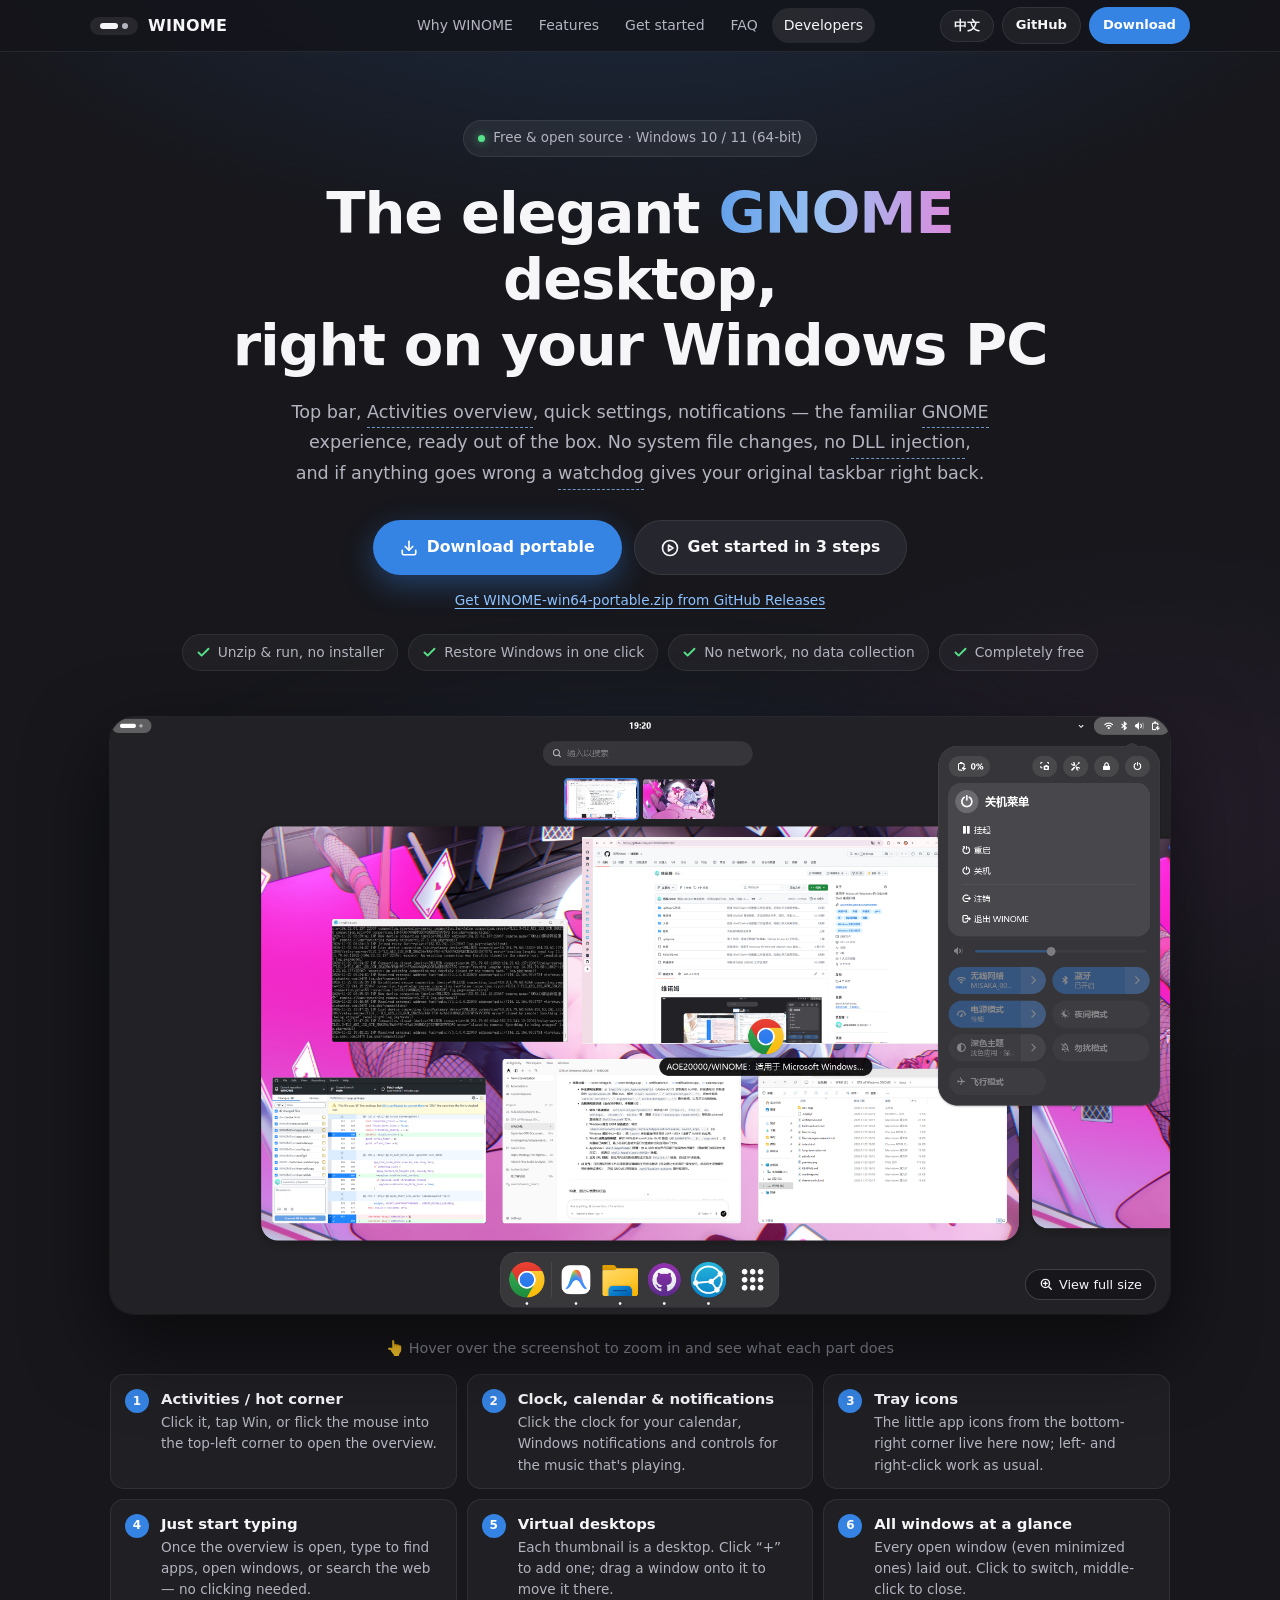
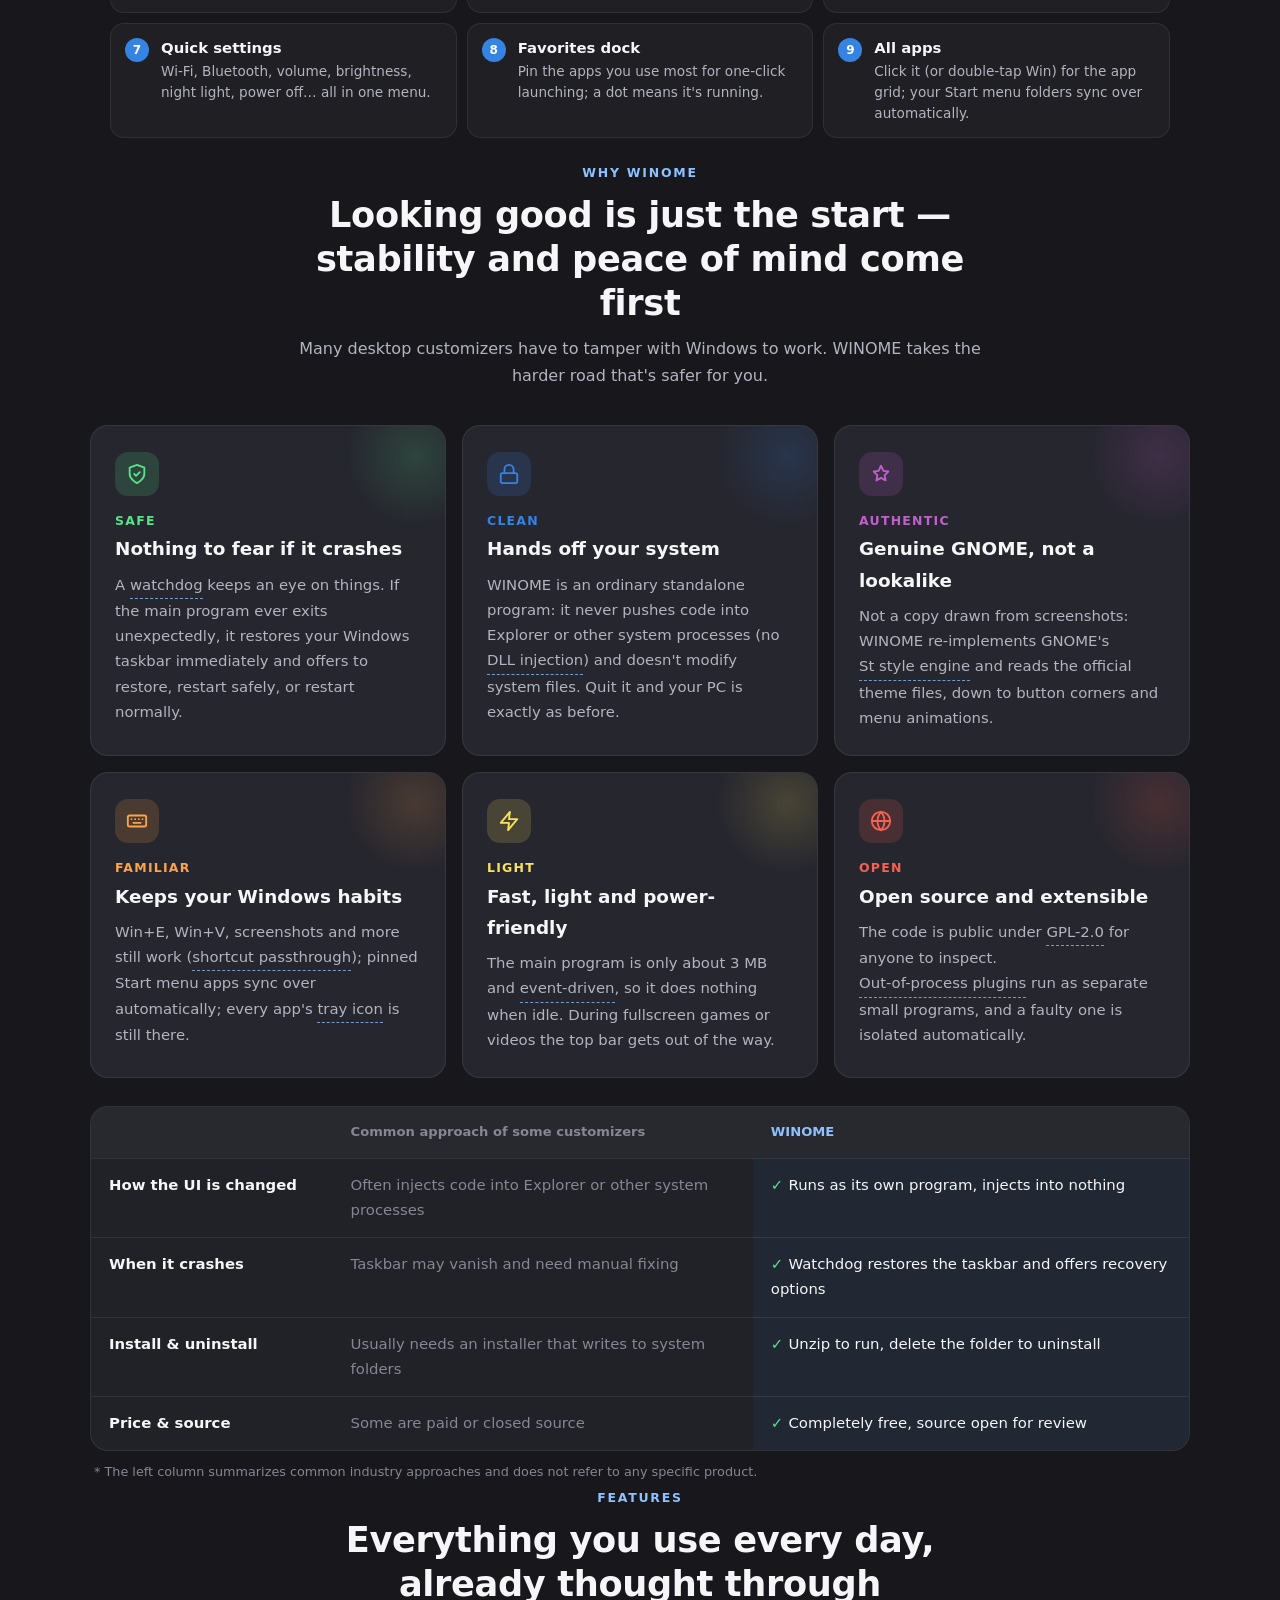
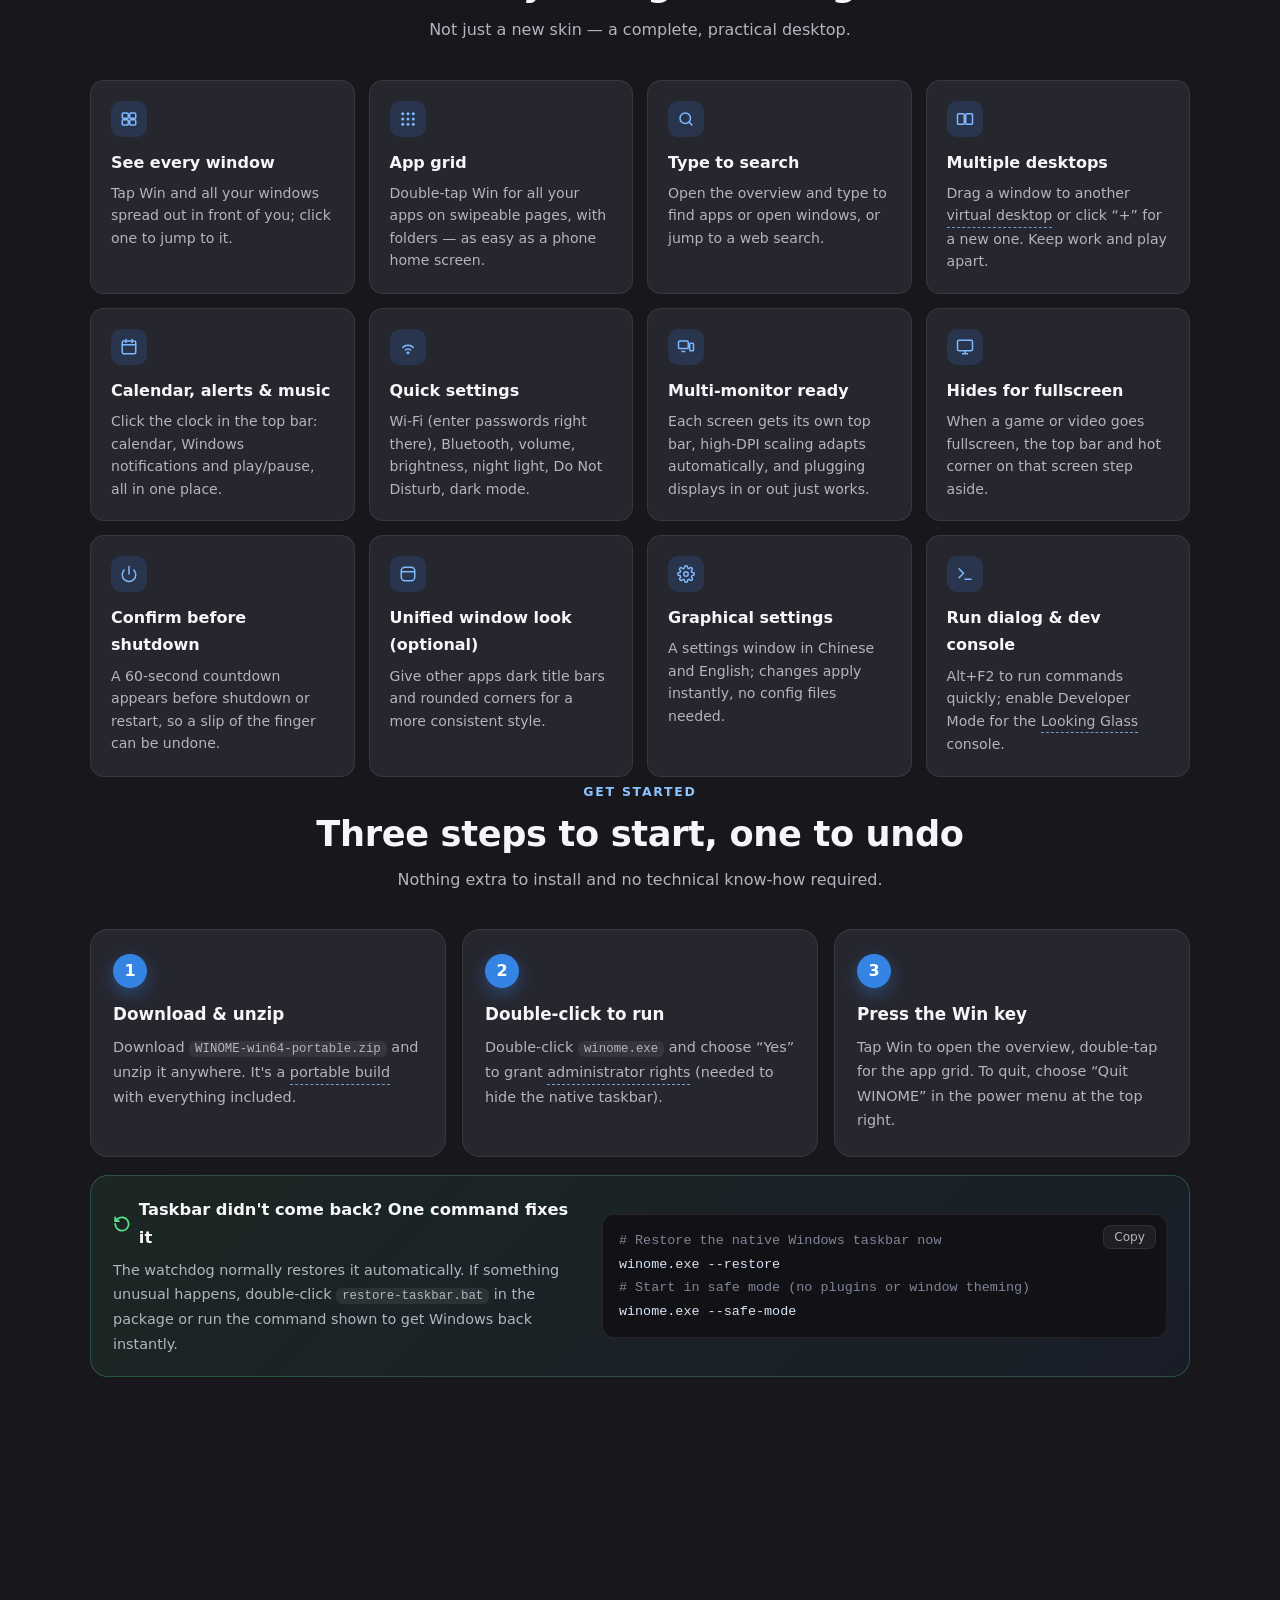
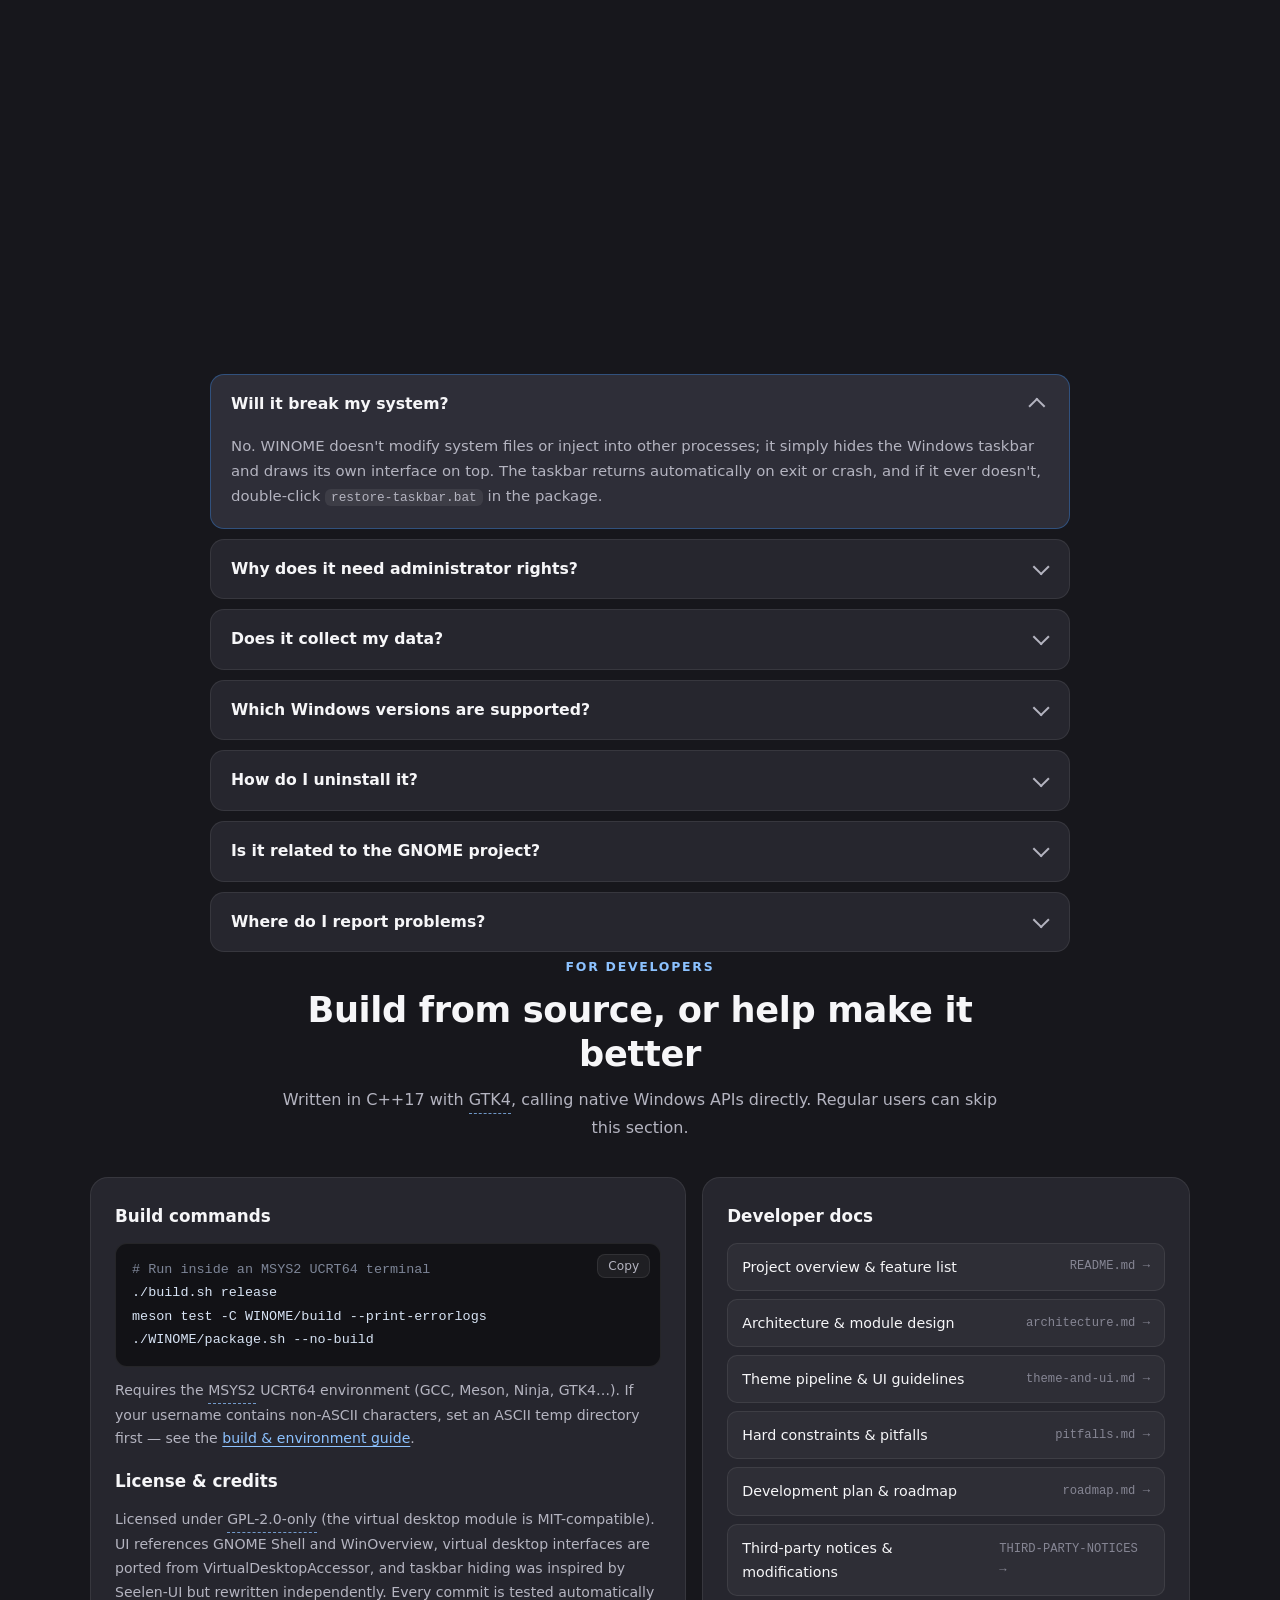
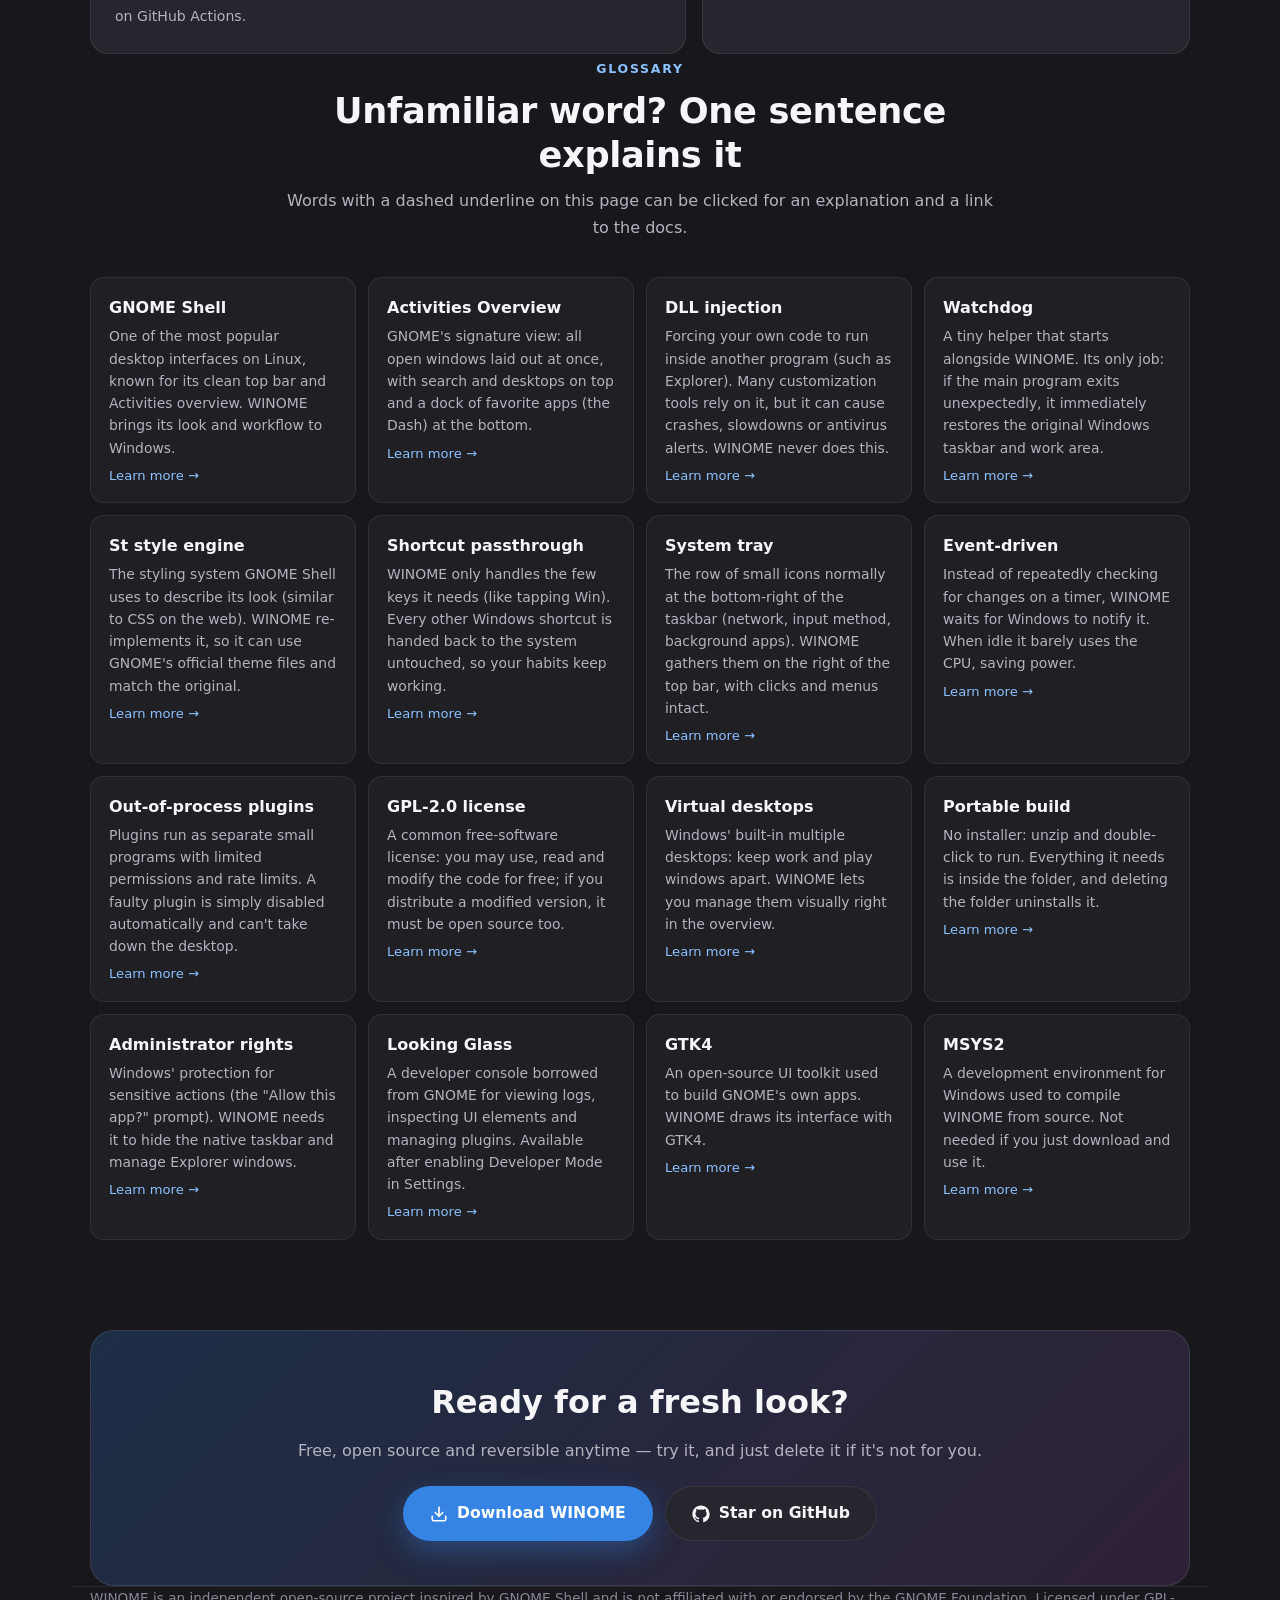
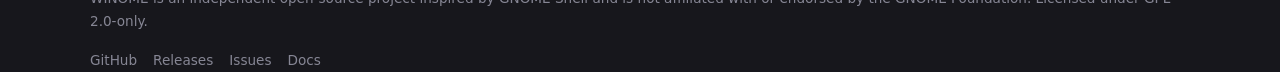
==== commit e084f940: "Remove standalone docs/preview.png and use 最新状态.png directly" ====
--- a/docs/index.html
+++ b/docs/index.html
@@ -13,7 +13,7 @@
   <meta property="og:url" content="https://aoe20000.github.io/WINOME/">
   <meta property="og:title" content="WINOME — GNOME 风格桌面，原生运行在 Windows 上">
   <meta property="og:description" content="免费开源、解压即用、不注入系统进程，出问题自动恢复原任务栏。A free, open-source GNOME Shell experience for Windows 10/11.">
-  <meta property="og:image" content="https://aoe20000.github.io/WINOME/preview.png">
+  <meta property="og:image" content="https://aoe20000.github.io/WINOME/最新状态.png">
   <meta name="twitter:card" content="summary_large_image">
   <link rel="icon" type="image/svg+xml" href="./favicon.svg">
   <script type="application/ld+json">
@@ -27,7 +27,7 @@
     "license": "https://www.gnu.org/licenses/old-licenses/gpl-2.0.html",
     "url": "https://aoe20000.github.io/WINOME/",
     "downloadUrl": "https://github.com/AOE20000/WINOME/releases",
-    "image": "https://aoe20000.github.io/WINOME/preview.png"
+    "image": "https://aoe20000.github.io/WINOME/最新状态.png"
   }
   </script>
   <style>
@@ -541,7 +541,7 @@
         <!-- Interactive annotated screenshot -->
         <div class="shot" id="shot">
           <div class="shot-glow" aria-hidden="true"></div>
-          <img src="./preview.png" width="1920" height="1080" alt="WINOME 运行截图：顶栏、活动概览、虚拟桌面、Dash 和快速设置菜单" data-i18n-alt="shot_alt" loading="eager">
+          <img src="./最新状态.png" width="1920" height="1080" alt="WINOME 运行截图：顶栏、活动概览、虚拟桌面、Dash 和快速设置菜单" data-i18n-alt="shot_alt" loading="eager">
           <button type="button" class="hs tip-r" data-hs="1" style="--x:4.4%;--y:2.9%">1<span class="hs-tip" data-i18n="hs1_t">活动按钮 / 热角</span></button>
           <button type="button" class="hs" data-hs="2" style="--x:46.6%;--y:2.9%">2<span class="hs-tip" data-i18n="hs2_t">时钟、日历与通知</span></button>
           <button type="button" class="hs tip-l" data-hs="3" style="--x:85%;--y:2.9%">3<span class="hs-tip" data-i18n="hs3_t">托盘图标</span></button>
@@ -838,7 +838,7 @@
 
   <div class="lightbox" id="lightbox" role="dialog" aria-modal="true" aria-label="Preview">
     <button type="button" class="lightbox-close" id="lightboxClose" aria-label="Close">×</button>
-    <img src="./preview.png" alt="WINOME">
+    <img src="./最新状态.png" alt="WINOME">
   </div>
 
   <script>
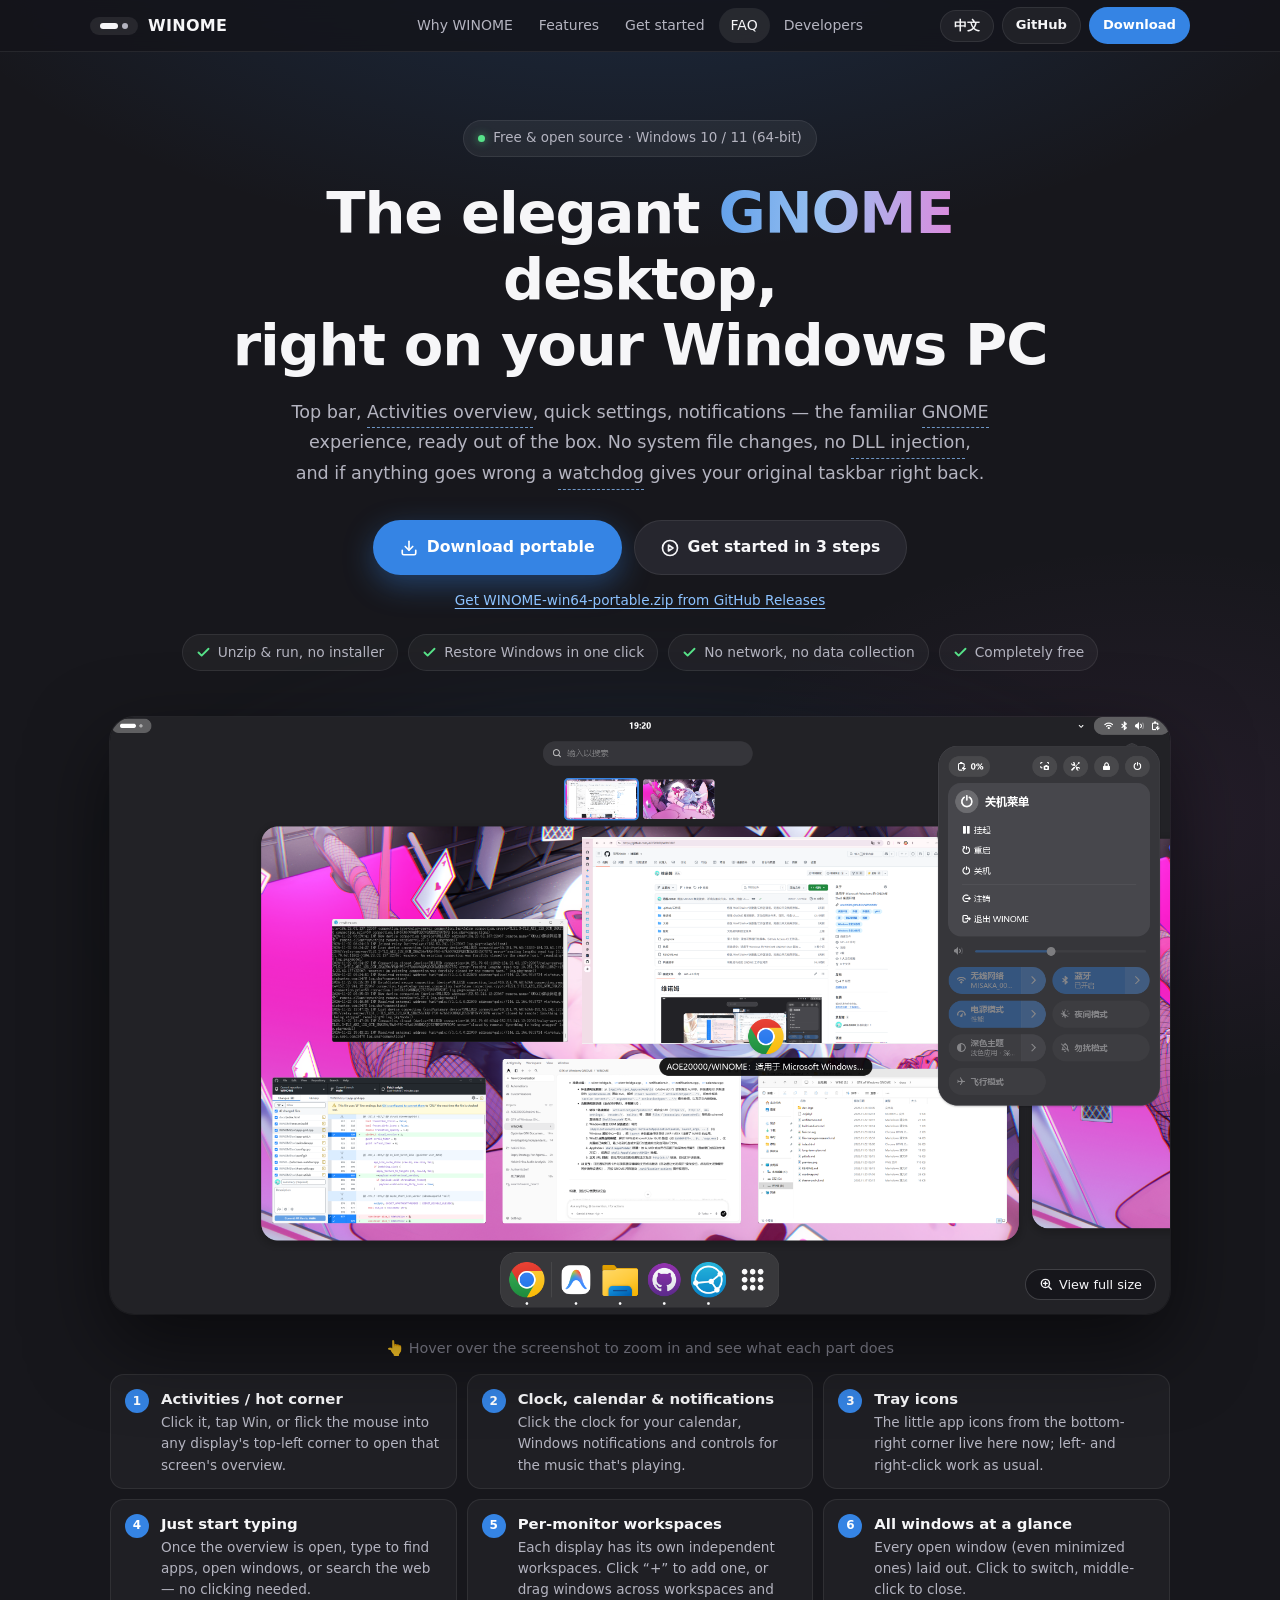
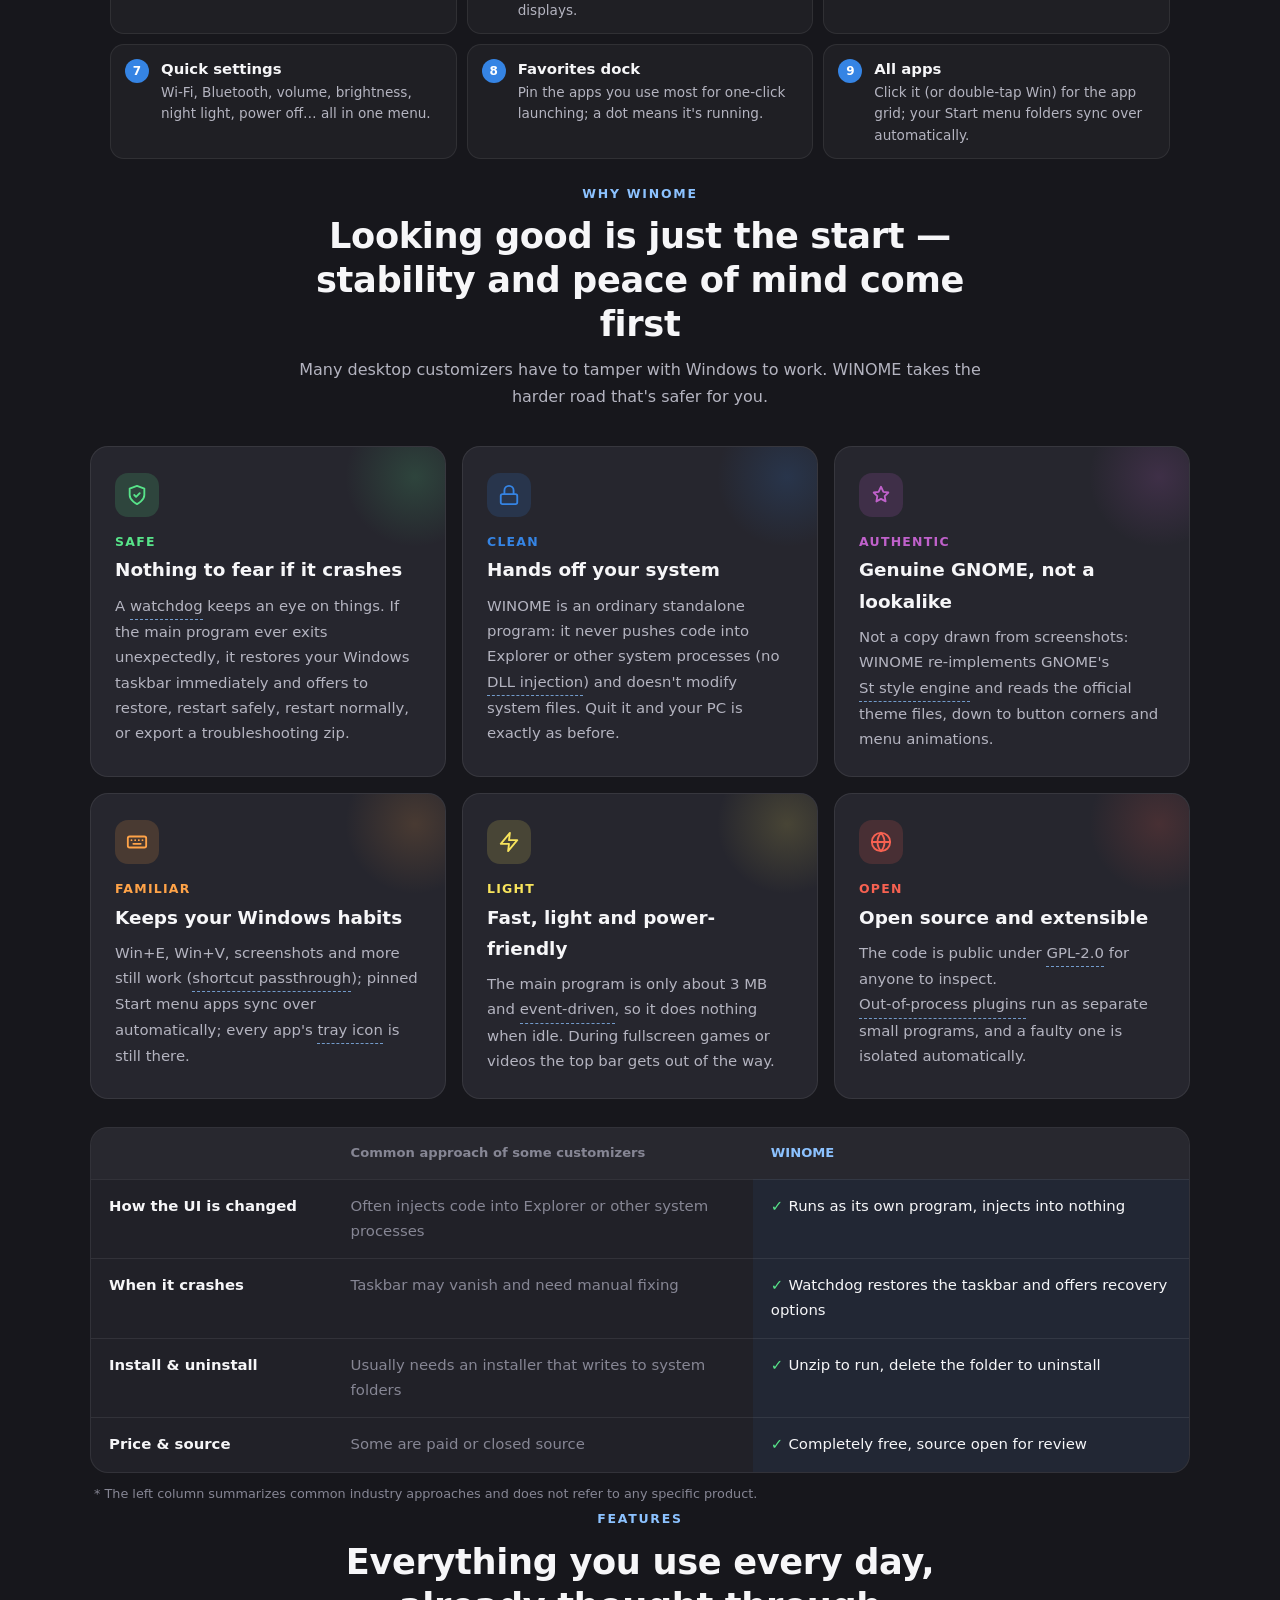
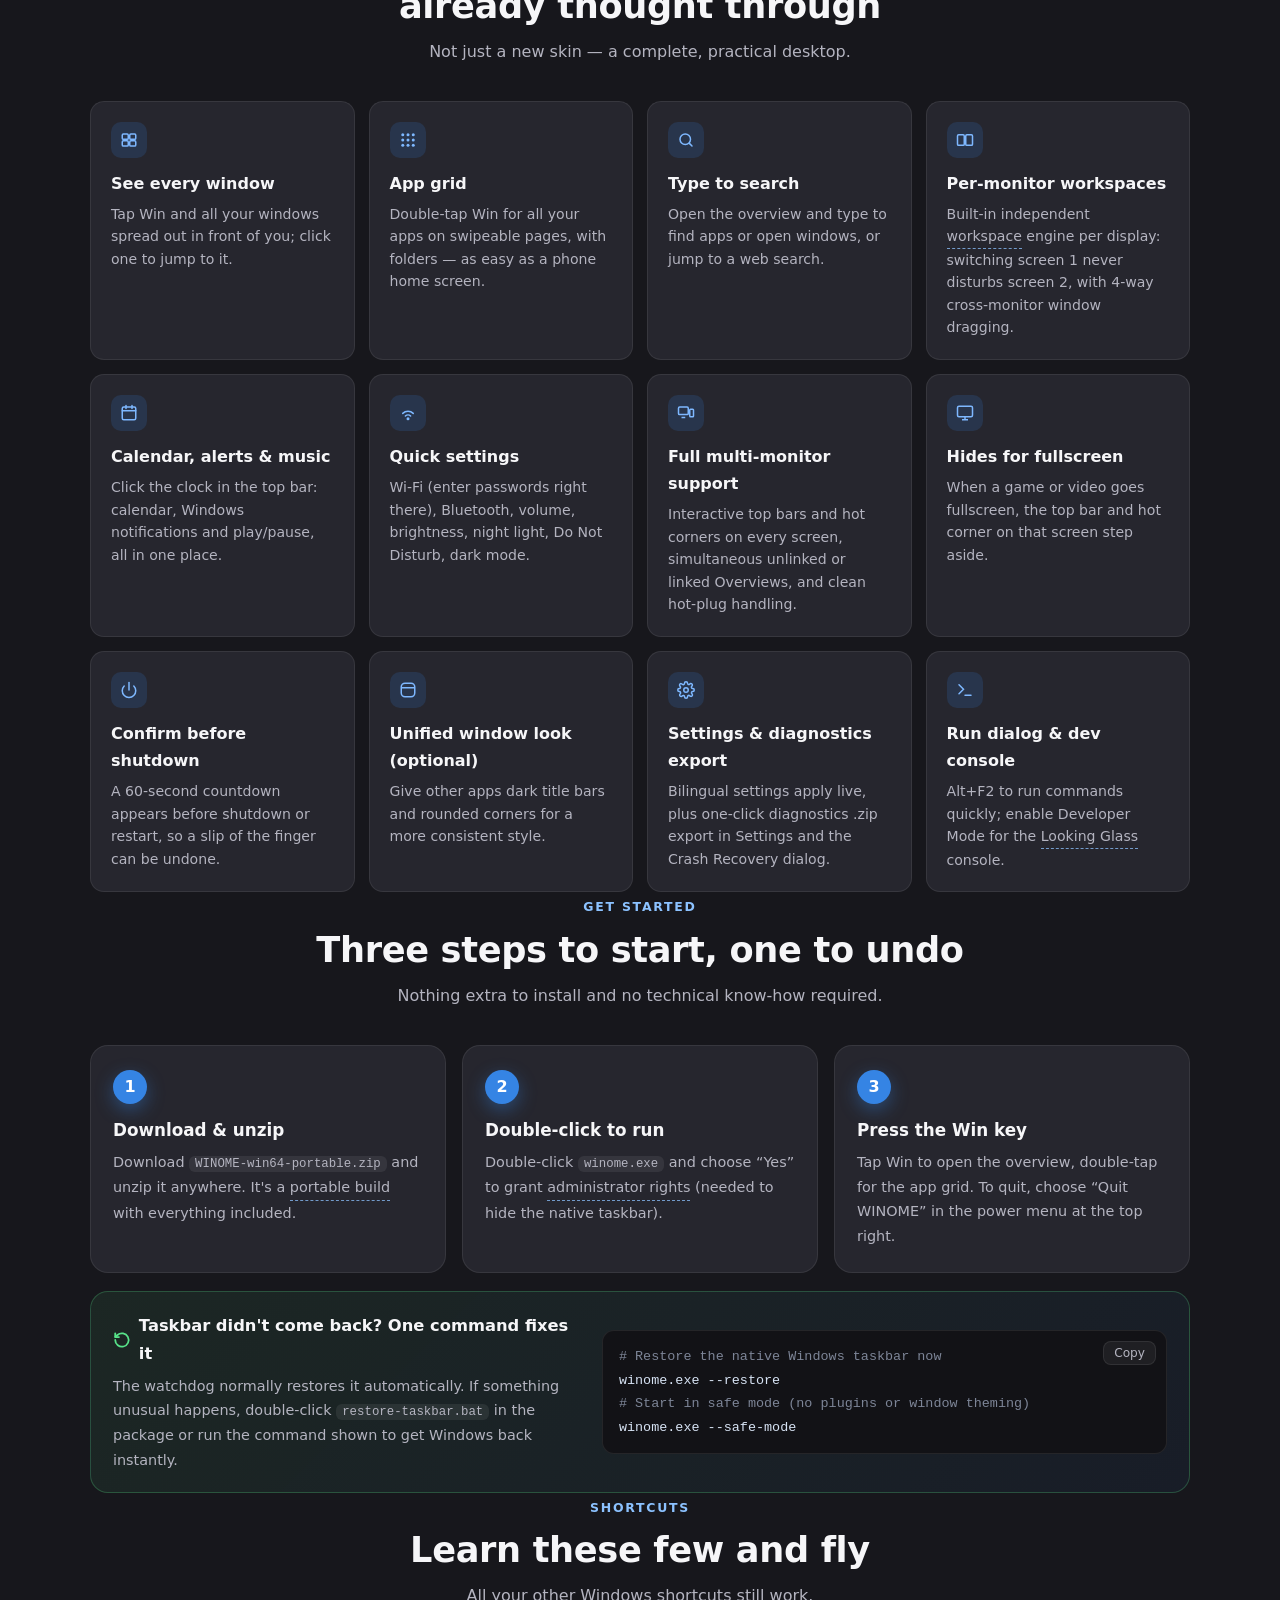
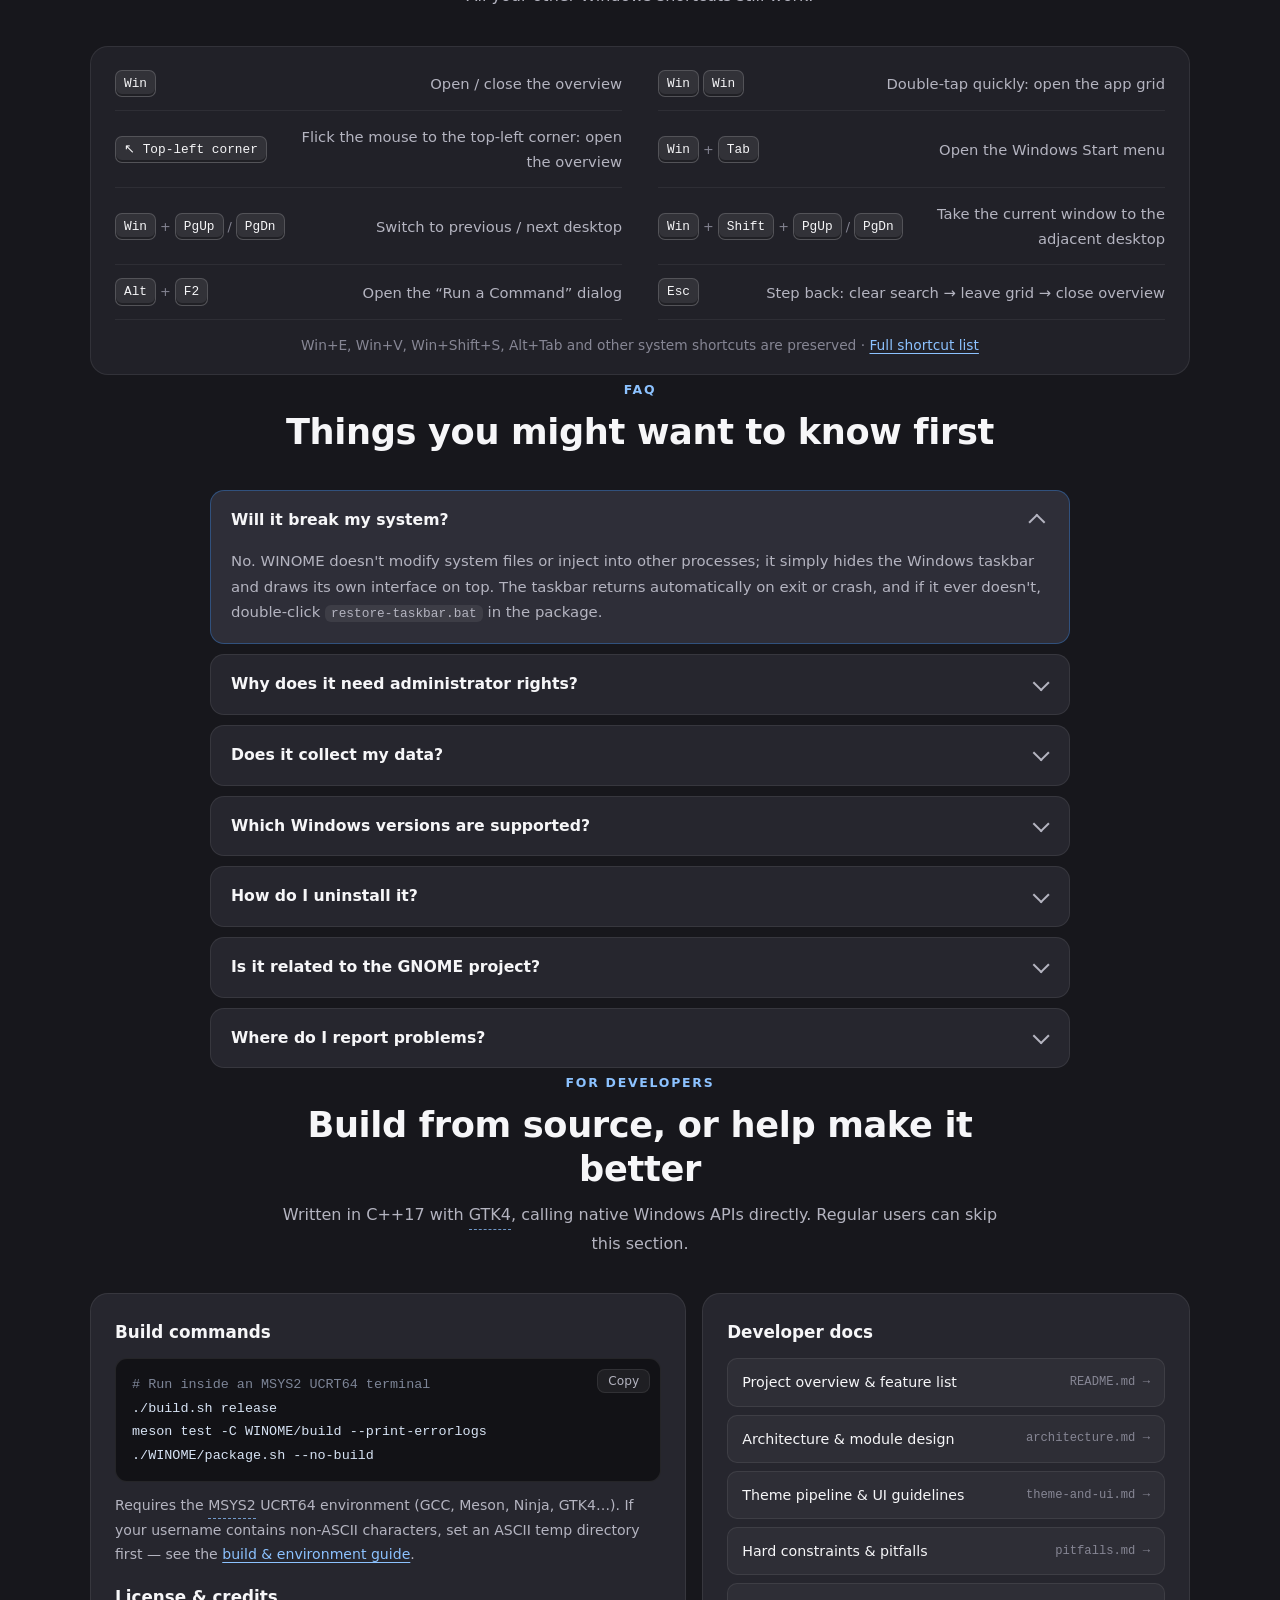
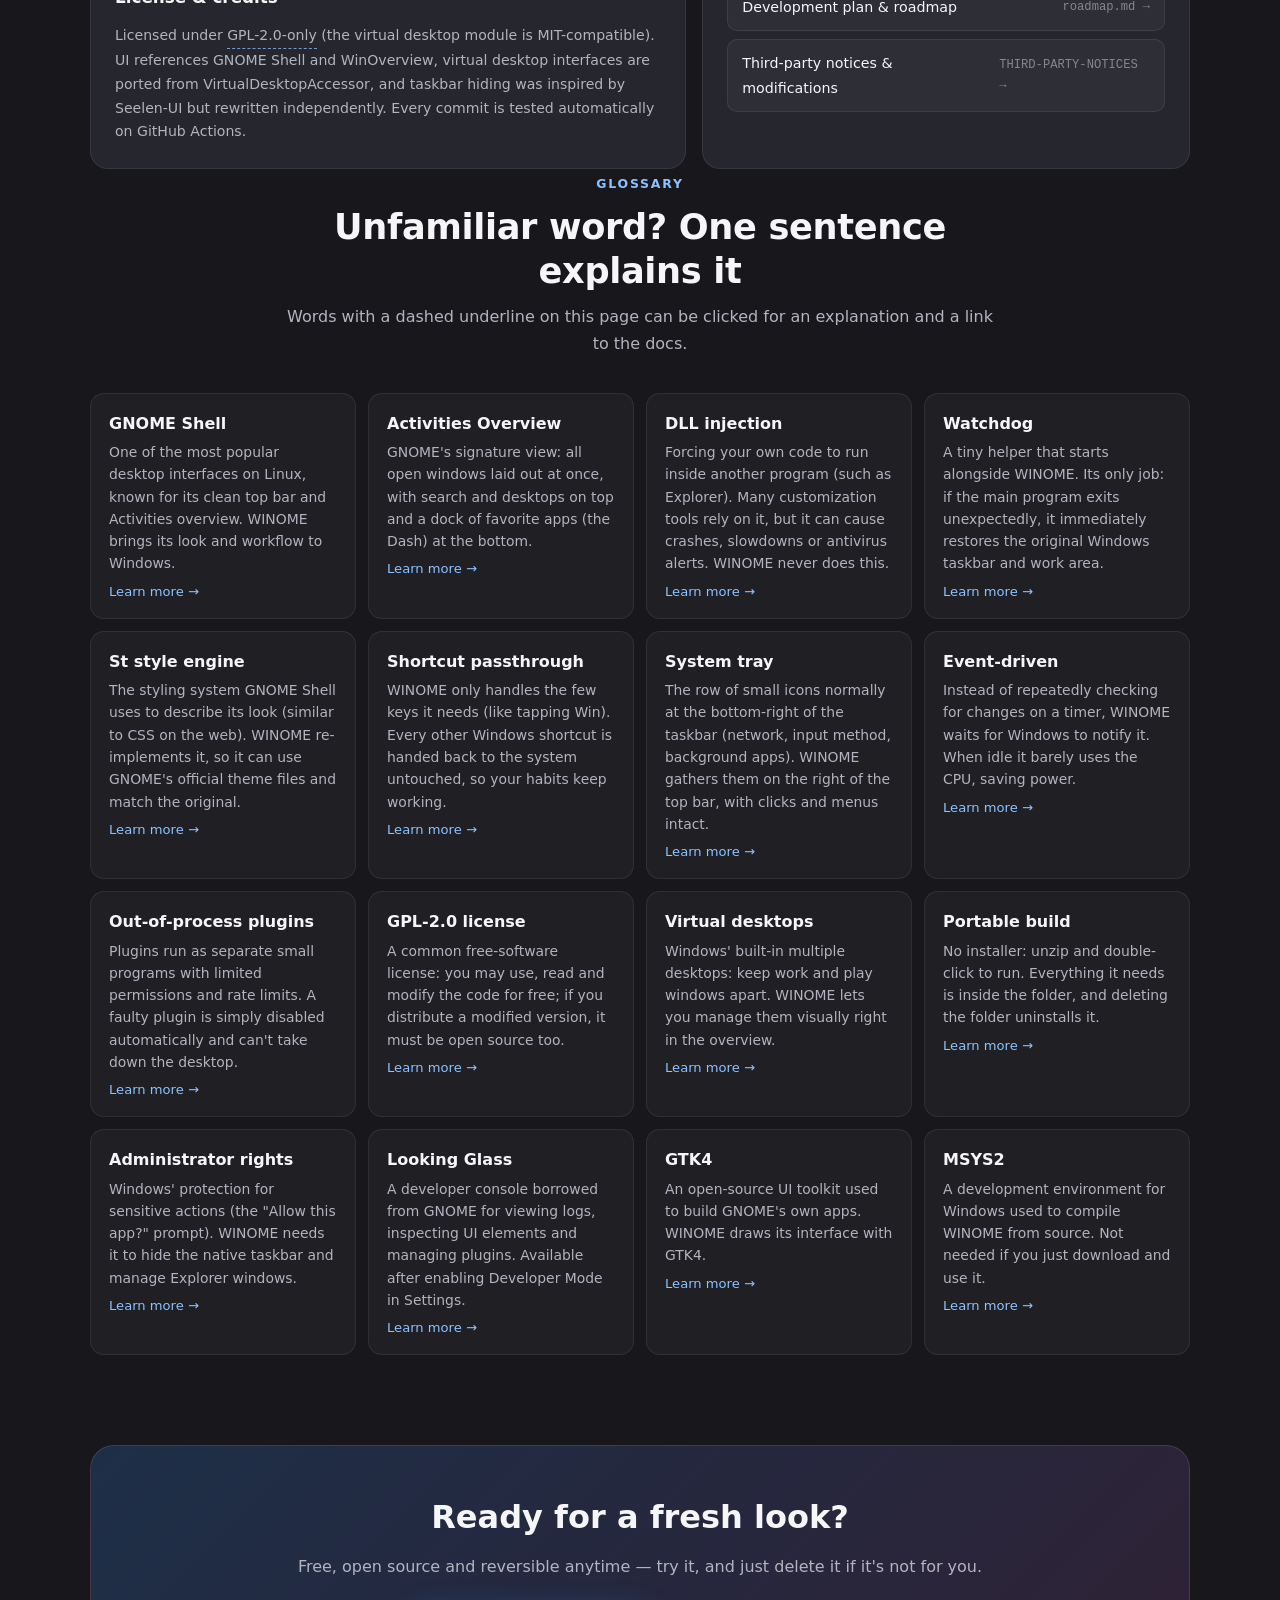
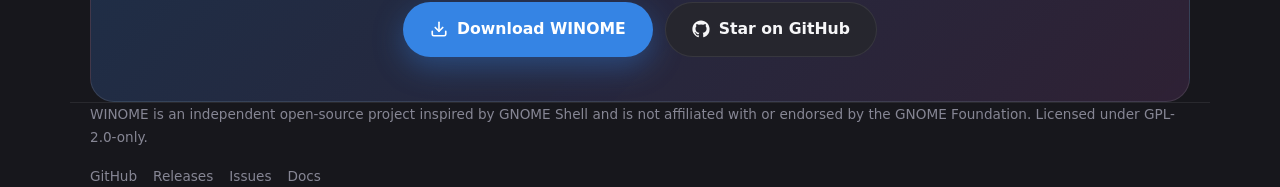
==== commit dacbb516: "Docs & site: document v0.2.0 multi-monitor workspaces, simultaneous overviews, cross-monitor drag & " ====
--- a/docs/index.html
+++ b/docs/index.html
@@ -558,11 +558,11 @@
         </div>
         <p class="tour-hint" data-i18n="tour_hint">👆 把鼠标移到截图上，即可放大并查看各区域说明</p>
         <ol class="legend" id="legend">
-          <li data-hs="1"><span class="num">1</span><div><strong data-i18n="hs1_t">活动按钮 / 热角</strong><span class="d" data-i18n="hs1_d">点它、按 Win 键，或把鼠标甩到左上角，就能打开概览。</span></div></li>
+          <li data-hs="1"><span class="num">1</span><div><strong data-i18n="hs1_t">活动按钮 / 热角</strong><span class="d" data-i18n="hs1_d">点它、按 Win 键，或把鼠标甩到任意屏幕左上角，就能在对应屏幕打开概览。</span></div></li>
           <li data-hs="2"><span class="num">2</span><div><strong data-i18n="hs2_t">时钟、日历与通知</strong><span class="d" data-i18n="hs2_d">点击时钟查看日历和 Windows 通知，还能控制正在播放的音乐。</span></div></li>
           <li data-hs="3"><span class="num">3</span><div><strong data-i18n="hs3_t">托盘图标</strong><span class="d" data-i18n="hs3_d">原来右下角的软件小图标都在这里，左键、右键照常使用。</span></div></li>
           <li data-hs="4"><span class="num">4</span><div><strong data-i18n="hs4_t">直接打字搜索</strong><span class="d" data-i18n="hs4_d">打开概览后不用点，直接打字就能找应用、找窗口或上网搜索。</span></div></li>
-          <li data-hs="5"><span class="num">5</span><div><strong data-i18n="hs5_t">虚拟桌面</strong><span class="d" data-i18n="hs5_d">每个缩略图是一个桌面，点“+”新建；把窗口拖过去就能换桌面。</span></div></li>
+          <li data-hs="5"><span class="num">5</span><div><strong data-i18n="hs5_t">每屏独立工作区</strong><span class="d" data-i18n="hs5_d">每块显示器都有独立虚拟桌面，点“+”新建；把窗口拖到同屏或另一块屏幕即可换工作区。</span></div></li>
           <li data-hs="6"><span class="num">6</span><div><strong data-i18n="hs6_t">所有窗口一览</strong><span class="d" data-i18n="hs6_d">打开的窗口平铺展示（包括最小化的），点一下切换，中键关闭。</span></div></li>
           <li data-hs="7"><span class="num">7</span><div><strong data-i18n="hs7_t">快速设置</strong><span class="d" data-i18n="hs7_d">Wi-Fi、蓝牙、音量、亮度、夜间模式、关机……都在这一个菜单里。</span></div></li>
           <li data-hs="8"><span class="num">8</span><div><strong data-i18n="hs8_t">常用应用栏</strong><span class="d" data-i18n="hs8_d">把常用软件固定在这里，一点即开；圆点表示它正在运行。</span></div></li>
@@ -583,7 +583,7 @@
           <div class="why-icon" aria-hidden="true"><svg width="22" height="22" viewBox="0 0 24 24" fill="none" stroke="currentColor" stroke-width="2" stroke-linecap="round" stroke-linejoin="round"><path d="M12 22s8-4 8-10V5l-8-3-8 3v7c0 6 8 10 8 10z"/><path d="m9 12 2 2 4-4"/></svg></div>
           <div class="why-word" data-i18n="w1_k">稳</div>
           <h3 data-i18n="w1_t">出了问题也不怕</h3>
-          <p data-i18n="w1_d">运行时有个<button type="button" class="term" data-term="watchdog">看门狗</button>在旁边守着。主程序一旦意外退出，它会立刻恢复 Windows 原来的任务栏，并弹窗让你选择“恢复任务栏 / 安全重启 / 重新启动”。</p>
+          <p data-i18n="w1_d">运行时有个<button type="button" class="term" data-term="watchdog">看门狗</button>在旁边守着。主程序一旦意外退出，它会立刻恢复 Windows 原来的任务栏，并弹窗让你选择“恢复任务栏 / 安全重启 / 重新启动”或一键导出排障压缩包。</p>
         </article>
         <article class="why-card reveal" style="--c: var(--accent)">
           <div class="why-icon" aria-hidden="true"><svg width="22" height="22" viewBox="0 0 24 24" fill="none" stroke="currentColor" stroke-width="2" stroke-linecap="round" stroke-linejoin="round"><rect x="3" y="11" width="18" height="11" rx="2"/><path d="M7 11V7a5 5 0 0 1 10 0v4"/></svg></div>
@@ -664,14 +664,14 @@
         <article class="feat reveal"><div class="fi" aria-hidden="true"><svg width="18" height="18" viewBox="0 0 24 24" fill="none" stroke="currentColor" stroke-width="2"><rect x="3" y="4" width="8" height="7" rx="1.5"/><rect x="13" y="4" width="8" height="7" rx="1.5"/><rect x="3" y="13" width="8" height="7" rx="1.5"/><rect x="13" y="13" width="8" height="7" rx="1.5"/></svg></div><h3 data-i18n="ft1_t">一键看全部窗口</h3><p data-i18n="ft1_d">按一下 Win 键，所有窗口平铺在眼前，点哪个就切到哪个。</p></article>
         <article class="feat reveal"><div class="fi" aria-hidden="true"><svg width="18" height="18" viewBox="0 0 24 24" fill="currentColor"><circle cx="5" cy="5" r="2"/><circle cx="12" cy="5" r="2"/><circle cx="19" cy="5" r="2"/><circle cx="5" cy="12" r="2"/><circle cx="12" cy="12" r="2"/><circle cx="19" cy="12" r="2"/><circle cx="5" cy="19" r="2"/><circle cx="12" cy="19" r="2"/><circle cx="19" cy="19" r="2"/></svg></div><h3 data-i18n="ft2_t">应用网格</h3><p data-i18n="ft2_d">连按两下 Win，所有软件分页排开，支持文件夹分组，和手机桌面一样直观。</p></article>
         <article class="feat reveal"><div class="fi" aria-hidden="true"><svg width="18" height="18" viewBox="0 0 24 24" fill="none" stroke="currentColor" stroke-width="2" stroke-linecap="round"><circle cx="11" cy="11" r="7"/><path d="m20 20-3.5-3.5"/></svg></div><h3 data-i18n="ft3_t">打字即搜</h3><p data-i18n="ft3_d">打开概览直接打字，就能搜应用、搜已打开的窗口，或一键跳转网页搜索。</p></article>
-        <article class="feat reveal"><div class="fi" aria-hidden="true"><svg width="18" height="18" viewBox="0 0 24 24" fill="none" stroke="currentColor" stroke-width="2"><rect x="2" y="5" width="9" height="14" rx="1.5"/><rect x="13" y="5" width="9" height="14" rx="1.5"/></svg></div><h3 data-i18n="ft4_t">多桌面管理</h3><p data-i18n="ft4_d">把窗口拖到另一个<button type="button" class="term" data-term="vd">虚拟桌面</button>，或点“+”新建，工作娱乐互不打扰。</p></article>
+        <article class="feat reveal"><div class="fi" aria-hidden="true"><svg width="18" height="18" viewBox="0 0 24 24" fill="none" stroke="currentColor" stroke-width="2"><rect x="2" y="5" width="9" height="14" rx="1.5"/><rect x="13" y="5" width="9" height="14" rx="1.5"/></svg></div><h3 data-i18n="ft4_t">每屏独立工作区</h3><p data-i18n="ft4_d">内置多屏独立<button type="button" class="term" data-term="vd">工作区</button>引擎：1 屏切换不影响 2 屏，支持四向跨屏/跨概览自由拖拽窗口。</p></article>
         <article class="feat reveal"><div class="fi" aria-hidden="true"><svg width="18" height="18" viewBox="0 0 24 24" fill="none" stroke="currentColor" stroke-width="2" stroke-linecap="round"><rect x="3" y="4" width="18" height="17" rx="2"/><path d="M3 9h18M8 2v4M16 2v4"/></svg></div><h3 data-i18n="ft5_t">日历、通知与音乐</h3><p data-i18n="ft5_d">点击顶栏中间的时钟：看日历、看 Windows 通知、切歌暂停，一处搞定。</p></article>
         <article class="feat reveal"><div class="fi" aria-hidden="true"><svg width="18" height="18" viewBox="0 0 24 24" fill="none" stroke="currentColor" stroke-width="2" stroke-linecap="round"><path d="M5 12.5a10 10 0 0 1 14 0M8.5 16a5 5 0 0 1 7 0"/><circle cx="12" cy="19.5" r="1"/></svg></div><h3 data-i18n="ft6_t">快速设置</h3><p data-i18n="ft6_d">Wi-Fi（可直接输密码连接）、蓝牙、音量、亮度、夜间模式、勿扰、深色主题。</p></article>
-        <article class="feat reveal"><div class="fi" aria-hidden="true"><svg width="18" height="18" viewBox="0 0 24 24" fill="none" stroke="currentColor" stroke-width="2"><rect x="2" y="4" width="13" height="10" rx="1.5"/><rect x="17" y="7" width="5" height="10" rx="1"/><path d="M6 18h5"/></svg></div><h3 data-i18n="ft7_t">多显示器友好</h3><p data-i18n="ft7_d">每块屏幕都有自己的顶栏，高分屏自动适配缩放，拔插显示器也不乱。</p></article>
+        <article class="feat reveal"><div class="fi" aria-hidden="true"><svg width="18" height="18" viewBox="0 0 24 24" fill="none" stroke="currentColor" stroke-width="2"><rect x="2" y="4" width="13" height="10" rx="1.5"/><rect x="17" y="7" width="5" height="10" rx="1"/><path d="M6 18h5"/></svg></div><h3 data-i18n="ft7_t">完整多显示器支持</h3><p data-i18n="ft7_d">每块屏幕都有独立可交互顶栏与热角，支持同时独立（或联动）展开多屏概览，热插拔不乱。</p></article>
         <article class="feat reveal"><div class="fi" aria-hidden="true"><svg width="18" height="18" viewBox="0 0 24 24" fill="none" stroke="currentColor" stroke-width="2"><rect x="2" y="3" width="20" height="14" rx="2"/><path d="M8 21h8M12 17v4"/></svg></div><h3 data-i18n="ft8_t">全屏自动隐藏</h3><p data-i18n="ft8_d">游戏、视频全屏时，那块屏幕上的顶栏和热角自动让路，不误触。</p></article>
         <article class="feat reveal"><div class="fi" aria-hidden="true"><svg width="18" height="18" viewBox="0 0 24 24" fill="none" stroke="currentColor" stroke-width="2" stroke-linecap="round"><path d="M18.4 6.6a9 9 0 1 1-12.8 0"/><path d="M12 2v10"/></svg></div><h3 data-i18n="ft9_t">关机前再确认</h3><p data-i18n="ft9_d">关机、重启前弹出 60 秒倒计时确认框，手滑了也来得及取消。</p></article>
         <article class="feat reveal"><div class="fi" aria-hidden="true"><svg width="18" height="18" viewBox="0 0 24 24" fill="none" stroke="currentColor" stroke-width="2"><rect x="3" y="3" width="18" height="18" rx="5"/><path d="M3 9h18"/></svg></div><h3 data-i18n="ft10_t">统一窗口外观（可选）</h3><p data-i18n="ft10_d">一键让其他软件的标题栏变深色、窗口变圆角，整体风格更协调。</p></article>
-        <article class="feat reveal"><div class="fi" aria-hidden="true"><svg width="18" height="18" viewBox="0 0 24 24" fill="none" stroke="currentColor" stroke-width="2" stroke-linecap="round"><circle cx="12" cy="12" r="3"/><path d="M19.4 15a1.7 1.7 0 0 0 .3 1.8l.1.1a2 2 0 1 1-2.8 2.8l-.1-.1a1.7 1.7 0 0 0-1.8-.3 1.7 1.7 0 0 0-1 1.5V21a2 2 0 1 1-4 0v-.1a1.7 1.7 0 0 0-1.1-1.5 1.7 1.7 0 0 0-1.8.3l-.1.1a2 2 0 1 1-2.8-2.8l.1-.1a1.7 1.7 0 0 0 .3-1.8 1.7 1.7 0 0 0-1.5-1H3a2 2 0 1 1 0-4h.1a1.7 1.7 0 0 0 1.5-1.1 1.7 1.7 0 0 0-.3-1.8l-.1-.1a2 2 0 1 1 2.8-2.8l.1.1a1.7 1.7 0 0 0 1.8.3H9a1.7 1.7 0 0 0 1-1.5V3a2 2 0 1 1 4 0v.1a1.7 1.7 0 0 0 1 1.5 1.7 1.7 0 0 0 1.8-.3l.1-.1a2 2 0 1 1 2.8 2.8l-.1.1a1.7 1.7 0 0 0-.3 1.8V9a1.7 1.7 0 0 0 1.5 1H21a2 2 0 1 1 0 4h-.1a1.7 1.7 0 0 0-1.5 1z"/></svg></div><h3 data-i18n="ft11_t">图形化设置</h3><p data-i18n="ft11_d">中英文设置窗口，改完立即生效，不用碰任何配置文件。</p></article>
+        <article class="feat reveal"><div class="fi" aria-hidden="true"><svg width="18" height="18" viewBox="0 0 24 24" fill="none" stroke="currentColor" stroke-width="2" stroke-linecap="round"><circle cx="12" cy="12" r="3"/><path d="M19.4 15a1.7 1.7 0 0 0 .3 1.8l.1.1a2 2 0 1 1-2.8 2.8l-.1-.1a1.7 1.7 0 0 0-1.8-.3 1.7 1.7 0 0 0-1 1.5V21a2 2 0 1 1-4 0v-.1a1.7 1.7 0 0 0-1.1-1.5 1.7 1.7 0 0 0-1.8.3l-.1.1a2 2 0 1 1-2.8-2.8l.1-.1a1.7 1.7 0 0 0 .3-1.8 1.7 1.7 0 0 0-1.5-1H3a2 2 0 1 1 0-4h.1a1.7 1.7 0 0 0 1.5-1.1 1.7 1.7 0 0 0-.3-1.8l-.1-.1a2 2 0 1 1 2.8-2.8l.1.1a1.7 1.7 0 0 0 1.8.3H9a1.7 1.7 0 0 0 1-1.5V3a2 2 0 1 1 4 0v.1a1.7 1.7 0 0 0 1 1.5 1.7 1.7 0 0 0 1.8-.3l.1-.1a2 2 0 1 1 2.8 2.8l-.1.1a1.7 1.7 0 0 0-.3 1.8V9a1.7 1.7 0 0 0 1.5 1H21a2 2 0 1 1 0 4h-.1a1.7 1.7 0 0 0-1.5 1z"/></svg></div><h3 data-i18n="ft11_t">图形化设置与排障导出</h3><p data-i18n="ft11_d">中英文设置即时生效，支持多屏模式切换；设置页与崩溃窗均可一键导出排障 .zip 压缩包。</p></article>
         <article class="feat reveal"><div class="fi" aria-hidden="true"><svg width="18" height="18" viewBox="0 0 24 24" fill="none" stroke="currentColor" stroke-width="2" stroke-linecap="round"><polyline points="4 17 10 11 4 5"/><line x1="12" y1="19" x2="20" y2="19"/></svg></div><h3 data-i18n="ft12_t">运行框与调试台</h3><p data-i18n="ft12_d">Alt+F2 快速运行命令；开启开发者模式后还有 <button type="button" class="term" data-term="lg">Looking Glass</button> 调试台。</p></article>
       </div>
     </section>
@@ -755,7 +755,7 @@
         </details>
         <details>
           <summary data-i18n="q7">遇到问题怎么反馈？</summary>
-          <div class="a"><p data-i18n="a7">欢迎到 <a class="link" href="https://github.com/AOE20000/WINOME/issues" target="_blank" rel="noopener">GitHub Issues</a> 提交问题。附上 <code>%LOCALAPPDATA%\WINOME</code> 里的日志文件，能帮我们更快定位原因。</p></div>
+          <div class="a"><p data-i18n="a7">欢迎到 <a class="link" href="https://github.com/AOE20000/WINOME/issues" target="_blank" rel="noopener">GitHub Issues</a> 提交问题。在“设置 → 诊断与遥测 / 关于”或崩溃恢复弹窗中点击<strong>一键导出排障包</strong>，即可在桌面生成含版本号、系统信息、多屏拓扑、日志与转储的 <code>.zip</code> 压缩包直接附上。</p></div>
         </details>
       </div>
     </section>
@@ -947,11 +947,11 @@
         shot_alt: "WINOME screenshot: top bar, Activities overview, virtual desktops, Dash and the quick settings menu",
         zoom_btn: "View full size",
         tour_hint: "👆 Hover over the screenshot to zoom in and see what each part does",
-        hs1_t: "Activities / hot corner", hs1_d: "Click it, tap Win, or flick the mouse into the top-left corner to open the overview.",
+        hs1_t: "Activities / hot corner", hs1_d: "Click it, tap Win, or flick the mouse into any display's top-left corner to open that screen's overview.",
         hs2_t: "Clock, calendar & notifications", hs2_d: "Click the clock for your calendar, Windows notifications and controls for the music that's playing.",
         hs3_t: "Tray icons", hs3_d: "The little app icons from the bottom-right corner live here now; left- and right-click work as usual.",
         hs4_t: "Just start typing", hs4_d: "Once the overview is open, type to find apps, open windows, or search the web — no clicking needed.",
-        hs5_t: "Virtual desktops", hs5_d: "Each thumbnail is a desktop. Click “+” to add one; drag a window onto it to move it there.",
+        hs5_t: "Per-monitor workspaces", hs5_d: "Each display has its own independent workspaces. Click “+” to add one, or drag windows across workspaces and displays.",
         hs6_t: "All windows at a glance", hs6_d: "Every open window (even minimized ones) laid out. Click to switch, middle-click to close.",
         hs7_t: "Quick settings", hs7_d: "Wi-Fi, Bluetooth, volume, brightness, night light, power off… all in one menu.",
         hs8_t: "Favorites dock", hs8_d: "Pin the apps you use most for one-click launching; a dot means it's running.",
@@ -960,7 +960,7 @@
         why_h: "Looking good is just the start — stability and peace of mind come first",
         why_p: "Many desktop customizers have to tamper with Windows to work. WINOME takes the harder road that's safer for you.",
         w1_k: "Safe", w1_t: "Nothing to fear if it crashes",
-        w1_d: `A ${t("watchdog")}watchdog</button> keeps an eye on things. If the main program ever exits unexpectedly, it restores your Windows taskbar immediately and offers to restore, restart safely, or restart normally.`,
+        w1_d: `A ${t("watchdog")}watchdog</button> keeps an eye on things. If the main program ever exits unexpectedly, it restores your Windows taskbar immediately and offers to restore, restart safely, restart normally, or export a troubleshooting zip.`,
         w2_k: "Clean", w2_t: "Hands off your system",
         w2_d: `WINOME is an ordinary standalone program: it never pushes code into Explorer or other system processes (no ${t("dll")}DLL injection</button>) and doesn't modify system files. Quit it and your PC is exactly as before.`,
         w3_k: "Authentic", w3_t: "Genuine GNOME, not a lookalike",
@@ -982,14 +982,14 @@
         ft1_t: "See every window", ft1_d: "Tap Win and all your windows spread out in front of you; click one to jump to it.",
         ft2_t: "App grid", ft2_d: "Double-tap Win for all your apps on swipeable pages, with folders — as easy as a phone home screen.",
         ft3_t: "Type to search", ft3_d: "Open the overview and type to find apps or open windows, or jump to a web search.",
-        ft4_t: "Multiple desktops", ft4_d: `Drag a window to another ${t("vd")}virtual desktop</button> or click “+” for a new one. Keep work and play apart.`,
+        ft4_t: "Per-monitor workspaces", ft4_d: `Built-in independent ${t("vd")}workspace</button> engine per display: switching screen 1 never disturbs screen 2, with 4-way cross-monitor window dragging.`,
         ft5_t: "Calendar, alerts & music", ft5_d: "Click the clock in the top bar: calendar, Windows notifications and play/pause, all in one place.",
         ft6_t: "Quick settings", ft6_d: "Wi-Fi (enter passwords right there), Bluetooth, volume, brightness, night light, Do Not Disturb, dark mode.",
-        ft7_t: "Multi-monitor ready", ft7_d: "Each screen gets its own top bar, high-DPI scaling adapts automatically, and plugging displays in or out just works.",
+        ft7_t: "Full multi-monitor support", ft7_d: "Interactive top bars and hot corners on every screen, simultaneous unlinked or linked Overviews, and clean hot-plug handling.",
         ft8_t: "Hides for fullscreen", ft8_d: "When a game or video goes fullscreen, the top bar and hot corner on that screen step aside.",
         ft9_t: "Confirm before shutdown", ft9_d: "A 60-second countdown appears before shutdown or restart, so a slip of the finger can be undone.",
         ft10_t: "Unified window look (optional)", ft10_d: "Give other apps dark title bars and rounded corners for a more consistent style.",
-        ft11_t: "Graphical settings", ft11_d: "A settings window in Chinese and English; changes apply instantly, no config files needed.",
+        ft11_t: "Settings & diagnostics export", ft11_d: "Bilingual settings apply live, plus one-click diagnostics .zip export in Settings and the Crash Recovery dialog.",
         ft12_t: "Run dialog & dev console", ft12_d: `Alt+F2 to run commands quickly; enable Developer Mode for the ${t("lg")}Looking Glass</button> console.`,
         start_eyebrow: "Get started", start_h: "Three steps to start, one to undo",
         start_p: "Nothing extra to install and no technical know-how required.",
@@ -1021,7 +1021,7 @@
         q6: "Is it related to the GNOME project?",
         a6: `WINOME is an independent open-source project that references and uses ${t("gnome")}GNOME Shell</button> designs and theme assets under their open-source licenses, but it is not affiliated with or endorsed by the GNOME Foundation.`,
         q7: "Where do I report problems?",
-        a7: `Please open an issue on <a class="link" href="${REPO}/issues" target="_blank" rel="noopener">GitHub Issues</a>. Attaching the log file from <code>%LOCALAPPDATA%\\WINOME</code> helps us find the cause faster.`,
+        a7: `Please open an issue on <a class="link" href="${REPO}/issues" target="_blank" rel="noopener">GitHub Issues</a>. Click <strong>Export Diagnostics (.zip)</strong> in Settings (Diagnostics / About) or the Crash Recovery dialog to generate a ready-to-attach bundle with version, OS, monitor info, logs, and crash dumps on your Desktop.`,
         dev_eyebrow: "For developers", dev_h: "Build from source, or help make it better",
         dev_p: `Written in C++17 with ${t("gtk")}GTK4</button>, calling native Windows APIs directly. Regular users can skip this section.`,
         dev_build_t: "Build commands",
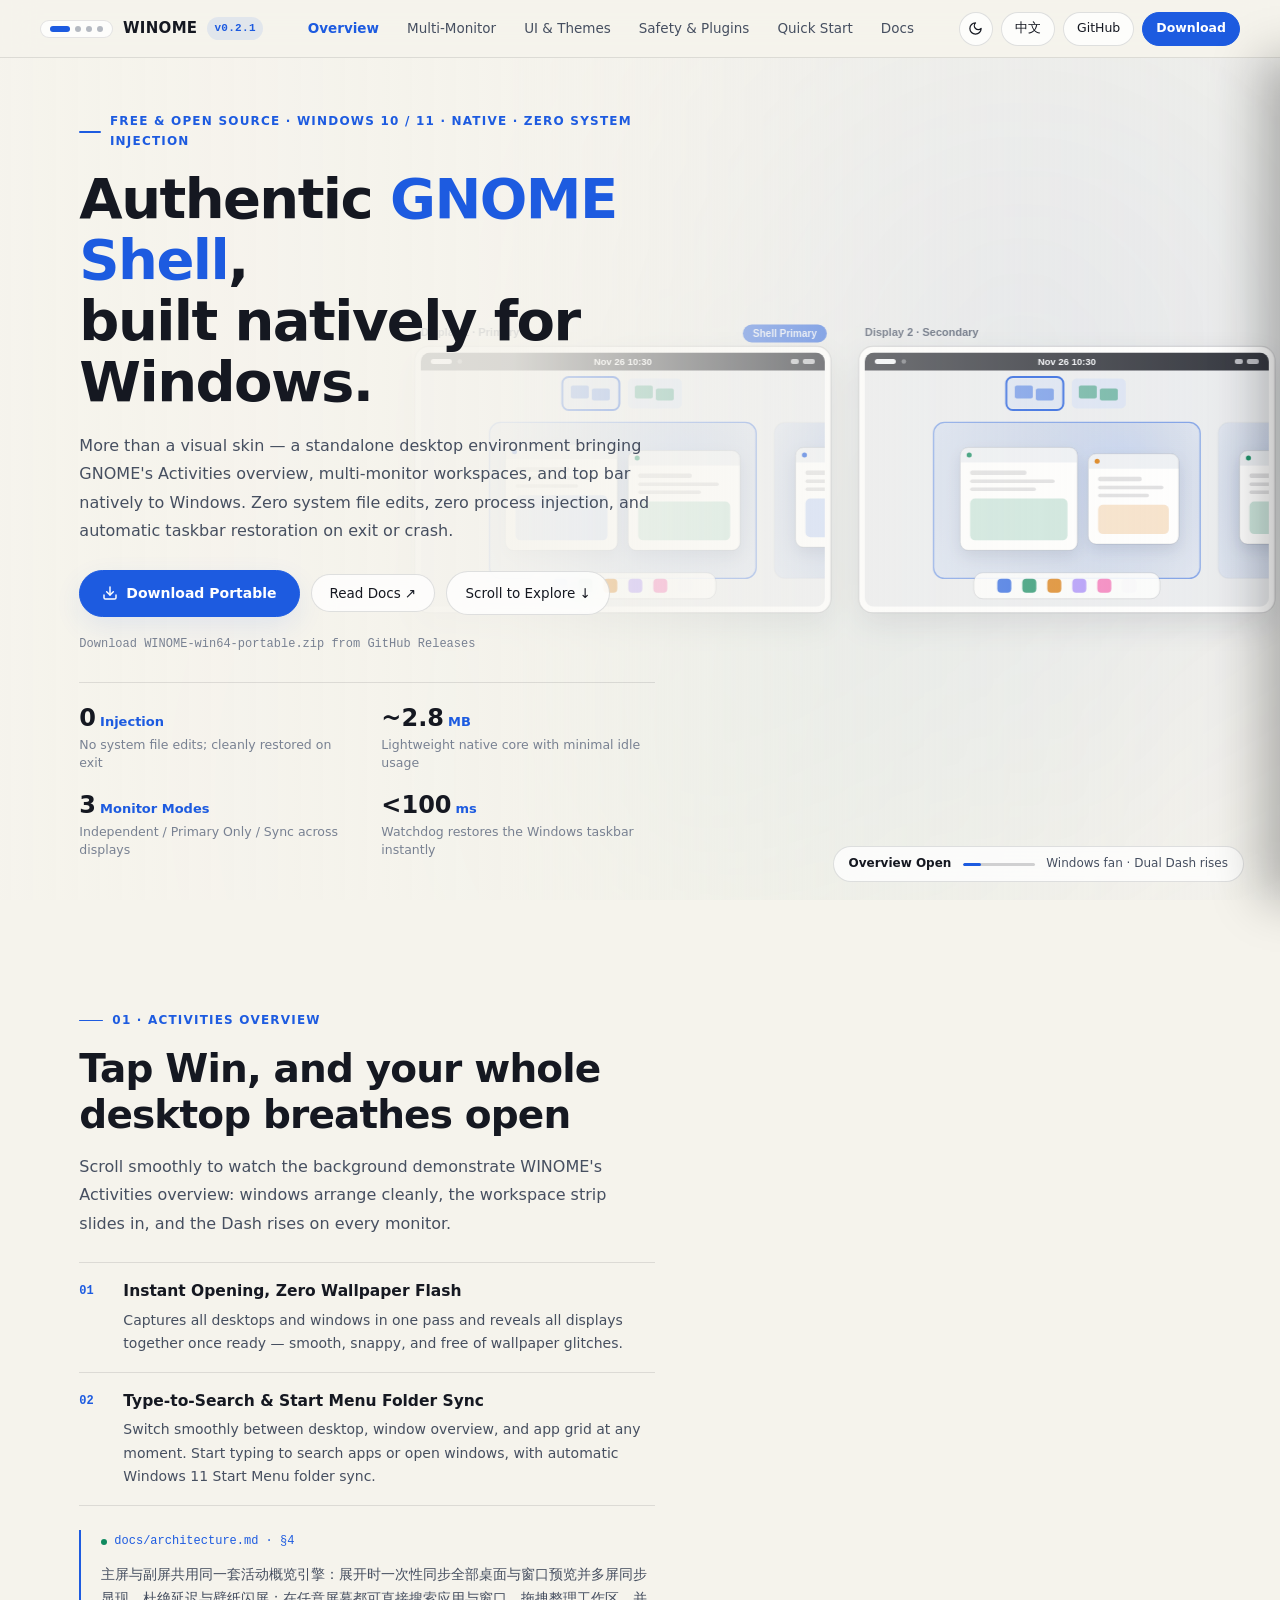
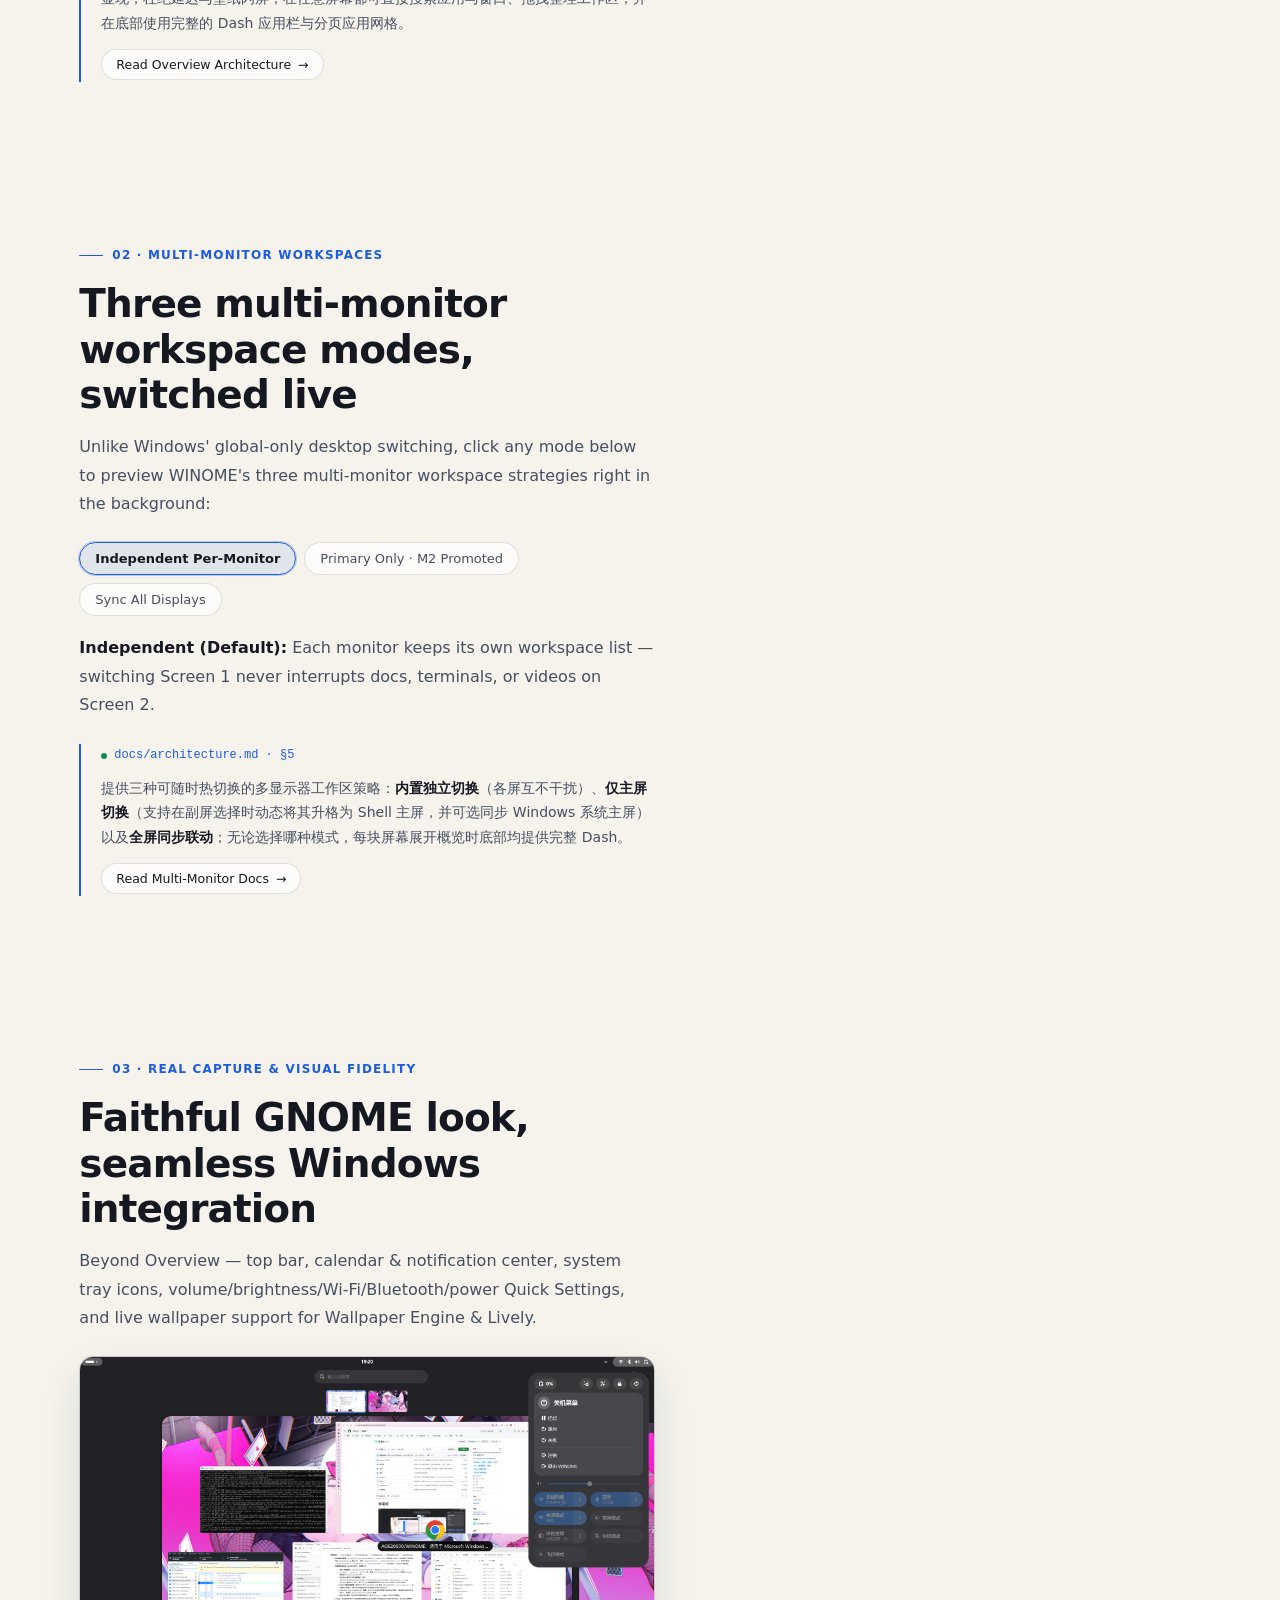
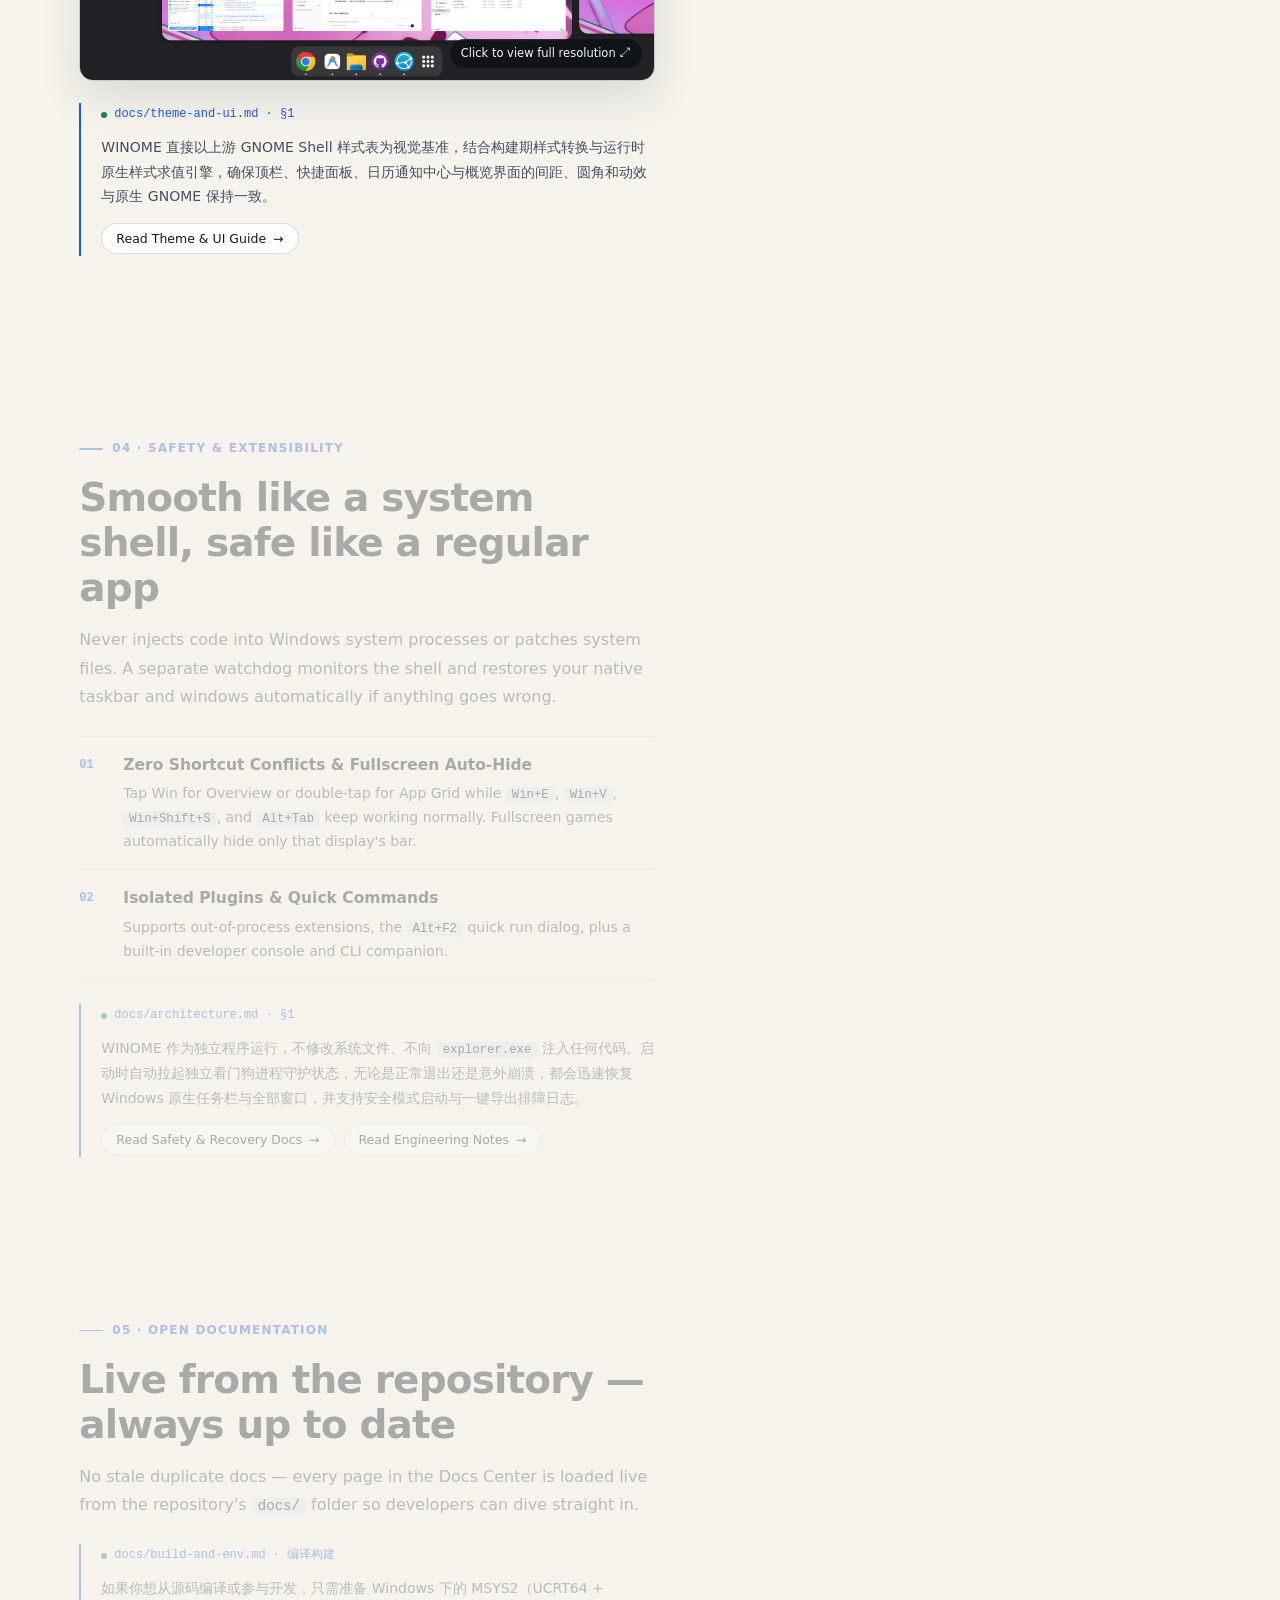
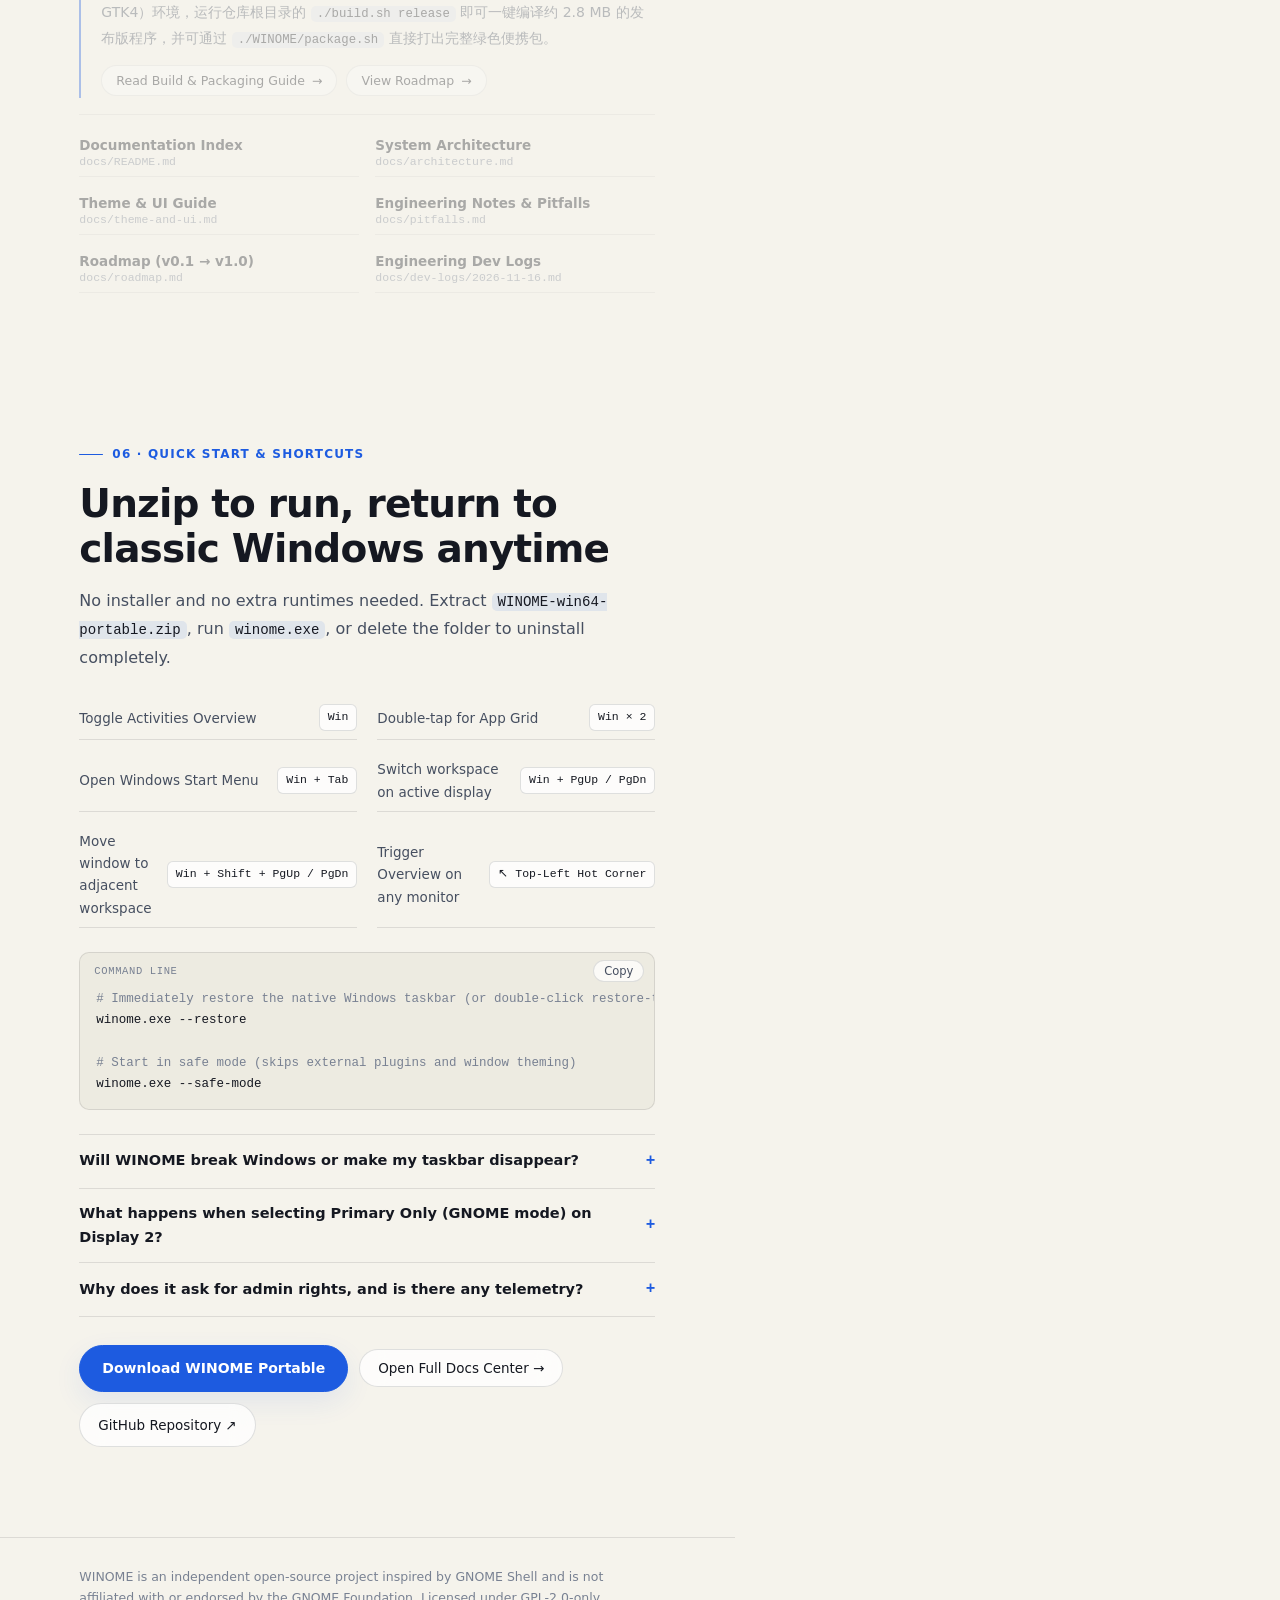
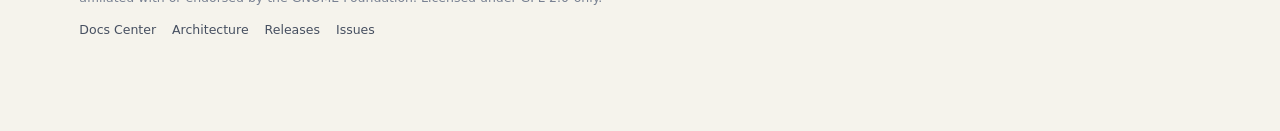
==== commit 0b01894a: "v0.2.1: unified multi-monitor Overview, zero-flash reveal, Span sync fix & redesigned A+B official w" ====
--- a/docs/index.html
+++ b/docs/index.html
@@ -1,21 +1,35 @@
 <!doctype html>
-<html lang="zh-CN">
+<html lang="zh-CN" data-theme="dark">
 <head>
   <meta charset="utf-8">
   <meta name="viewport" content="width=device-width, initial-scale=1">
   <meta name="google-site-verification" content="KDNwbrnQGs_3TjjicvcNecAX2chNAJ1Zy_TVIzu6aOY" />
-  <title>WINOME — 把 GNOME 的优雅桌面搬到 Windows 上</title>
-  <meta name="description" content="WINOME 让 Windows 10/11 拥有 GNOME 风格的顶栏、活动概览、快速设置与通知中心。免费开源、解压即用、不注入系统进程，出问题自动恢复原任务栏。">
-  <meta name="keywords" content="WINOME, GNOME, GNOME Shell, Windows 美化, Windows 桌面, 任务栏替代, 活动概览, 开源">
-  <meta name="theme-color" content="#1e1e24">
+  <title>WINOME — 原生运行在 Windows 上的 GNOME Shell 桌面环境</title>
+  <meta name="description" content="WINOME 是在 Windows 10/11 上原生打造的 GNOME Shell 桌面环境：流畅的活动概览、副屏独立/仅主屏/同步三种工作区模式、原汁原味的顶栏与快捷面板，零系统注入且崩溃自动恢复原生任务栏。">
+  <meta name="keywords" content="WINOME, GNOME, GNOME Shell, Windows 桌面环境, 副屏独立工作区, 活动概览, GTK4, 开源">
+  <meta name="theme-color" content="#0b0e14">
   <link rel="canonical" href="https://aoe20000.github.io/WINOME/">
   <meta property="og:type" content="website">
   <meta property="og:url" content="https://aoe20000.github.io/WINOME/">
-  <meta property="og:title" content="WINOME — GNOME 风格桌面，原生运行在 Windows 上">
-  <meta property="og:description" content="免费开源、解压即用、不注入系统进程，出问题自动恢复原任务栏。A free, open-source GNOME Shell experience for Windows 10/11.">
+  <meta property="og:title" content="WINOME — 原生运行在 Windows 上的 GNOME Shell 桌面环境">
+  <meta property="og:description" content="副屏三模式工作区、流畅活动概览、原汁原味的 GNOME 视觉，零系统注入与自动恢复保障。A native, zero-injection GNOME Shell experience for Windows 10/11.">
   <meta property="og:image" content="https://aoe20000.github.io/WINOME/最新状态.png">
   <meta name="twitter:card" content="summary_large_image">
   <link rel="icon" type="image/svg+xml" href="./favicon.svg">
+  <script>
+    (function () {
+      try {
+        var saved = localStorage.getItem("winome_theme");
+        var theme = saved === "light" || saved === "dark"
+          ? saved
+          : (window.matchMedia && window.matchMedia("(prefers-color-scheme: light)").matches ? "light" : "dark");
+        document.documentElement.setAttribute("data-theme", theme);
+        var meta = document.querySelector('meta[name="theme-color"]');
+        if (meta) meta.setAttribute("content", theme === "light" ? "#f5f3ec" : "#0b0e14");
+      } catch (_) {}
+    })();
+  </script>
+  <link rel="stylesheet" href="./assets/site.css">
   <script type="application/ld+json">
   {
     "@context": "https://schema.org",
@@ -30,1274 +44,455 @@
     "image": "https://aoe20000.github.io/WINOME/最新状态.png"
   }
   </script>
-  <style>
-    :root {
-      --bg: #17171c;
-      --bg-panel: rgba(20, 20, 26, 0.82);
-      --bg-elevated: #212128;
-      --card: #26262e;
-      --card-hover: #2e2e38;
-      --border: rgba(255, 255, 255, 0.08);
-      --border-strong: rgba(255, 255, 255, 0.16);
-      --text: #f6f6f8;
-      --text-muted: #b4b4c0;
-      --text-subtle: #868694;
-      --accent: #3584e4;
-      --accent-hover: #4c95ec;
-      --accent-soft: rgba(53, 132, 228, 0.16);
-      --accent-text: #8cc2ff;
-      --green: #57e389;
-      --yellow: #f8e45c;
-      --orange: #ffa348;
-      --purple: #c061cb;
-      --red: #f66151;
-      --radius-xl: 24px;
-      --radius-lg: 18px;
-      --radius-md: 14px;
-      --radius-pill: 999px;
-      --shadow-lg: 0 30px 80px rgba(0, 0, 0, 0.55), 0 0 0 1px rgba(255, 255, 255, 0.08);
-      --shadow-sm: 0 8px 24px rgba(0, 0, 0, 0.25);
-      --font-sans: "Cantarell", "Inter", "Microsoft YaHei UI", "PingFang SC", "Segoe UI", system-ui, -apple-system, sans-serif;
-      --font-mono: "Cascadia Code", "JetBrains Mono", Consolas, ui-monospace, monospace;
-      --max-w: 1140px;
-    }
-
-    * { box-sizing: border-box; }
-    html { scroll-behavior: smooth; scroll-padding-top: 64px; }
-    body {
-      margin: 0;
-      background:
-        radial-gradient(1100px 560px at 50% -140px, rgba(53, 132, 228, 0.22), transparent 70%),
-        radial-gradient(700px 420px at 90% 10%, rgba(192, 97, 203, 0.08), transparent 65%),
-        var(--bg);
-      color: var(--text);
-      font-family: var(--font-sans);
-      line-height: 1.7;
-      -webkit-font-smoothing: antialiased;
-      overflow-x: clip;
-    }
-    a { color: inherit; text-decoration: none; }
-    button { font-family: inherit; cursor: pointer; }
-    code {
-      font-family: var(--font-mono);
-      font-size: 0.86em;
-      padding: 1px 6px;
-      border-radius: 6px;
-      background: rgba(255, 255, 255, 0.07);
-    }
-    :focus-visible { outline: 2px solid var(--accent-text); outline-offset: 2px; border-radius: 6px; }
-    .skip-link {
-      position: absolute; left: 12px; top: -48px; z-index: 200;
-      padding: 8px 14px; border-radius: 10px; background: var(--accent); color: #fff;
-    }
-    .skip-link:focus { top: 10px; }
-
-    /* ---------- Top bar (GNOME panel look) ---------- */
-    .topbar {
-      position: sticky; top: 0; z-index: 50; height: 52px;
-      backdrop-filter: blur(18px); -webkit-backdrop-filter: blur(18px);
-      background: var(--bg-panel);
-      border-bottom: 1px solid var(--border);
-    }
-    .topbar-inner {
-      max-width: var(--max-w); height: 100%; margin: 0 auto; padding: 0 20px;
-      display: grid; grid-template-columns: 1fr auto 1fr; align-items: center; gap: 12px;
-    }
-    .brand { display: inline-flex; align-items: center; gap: 10px; font-weight: 700; letter-spacing: 0.02em; justify-self: start; }
-    .activities-dots {
-      display: inline-flex; align-items: center; gap: 4px; padding: 6px 10px;
-      border-radius: var(--radius-pill); background: rgba(255, 255, 255, 0.08);
-      transition: background-color 140ms ease;
-    }
-    .brand:hover .activities-dots { background: rgba(255, 255, 255, 0.14); }
-    .dot-pill { width: 18px; height: 6px; border-radius: var(--radius-pill); background: var(--text); }
-    .dot-circle { width: 6px; height: 6px; border-radius: 50%; background: var(--text-muted); }
-    .nav-links { display: flex; align-items: center; gap: 2px; }
-    .nav-links a {
-      padding: 6px 12px; border-radius: var(--radius-pill); font-size: 0.875rem; color: var(--text-muted);
-      transition: background-color 140ms ease, color 140ms ease;
-    }
-    .nav-links a:hover, .nav-links a.active { background: rgba(255, 255, 255, 0.08); color: var(--text); }
-    .topbar-actions { justify-self: end; display: inline-flex; align-items: center; gap: 8px; }
-    .pill-btn {
-      display: inline-flex; align-items: center; gap: 6px; padding: 6px 13px;
-      border-radius: var(--radius-pill); border: 1px solid var(--border);
-      background: rgba(255, 255, 255, 0.05); color: var(--text); font-size: 0.82rem; font-weight: 600;
-      transition: background-color 140ms ease, border-color 140ms ease;
-    }
-    .pill-btn:hover { background: rgba(255, 255, 255, 0.11); border-color: var(--border-strong); }
-    .pill-btn.primary { background: var(--accent); border-color: transparent; color: #fff; }
-    .pill-btn.primary:hover { background: var(--accent-hover); }
-
-    .container { max-width: var(--max-w); margin: 0 auto; padding: 0 20px; }
-
-    /* ---------- Hero ---------- */
-    .hero { padding: 68px 0 20px; text-align: center; }
-    .hero-badge {
-      display: inline-flex; align-items: center; gap: 8px; padding: 6px 14px;
-      border-radius: var(--radius-pill); background: rgba(255, 255, 255, 0.06); border: 1px solid var(--border);
-      font-size: 0.84rem; color: var(--text-muted); margin-bottom: 24px;
-    }
-    .status-dot { width: 7px; height: 7px; border-radius: 50%; background: var(--green); box-shadow: 0 0 8px rgba(87, 227, 137, 0.7); }
-    .hero h1 {
-      margin: 0 auto 18px; max-width: 860px;
-      font-size: clamp(2.2rem, 5vw, 3.6rem); line-height: 1.15; letter-spacing: -0.02em; font-weight: 800;
-    }
-    .hero h1 .grad {
-      background: linear-gradient(92deg, #62a0ea 0%, #99c1f1 45%, #dc8add 100%);
-      -webkit-background-clip: text; background-clip: text; color: transparent;
-    }
-    .hero-sub { margin: 0 auto 30px; max-width: 700px; font-size: 1.1rem; color: var(--text-muted); }
-    .hero-cta { display: flex; flex-wrap: wrap; justify-content: center; gap: 12px; margin-bottom: 14px; }
-    .btn-lg {
-      display: inline-flex; align-items: center; gap: 9px; padding: 13px 26px;
-      border-radius: var(--radius-pill); font-weight: 700; font-size: 0.98rem;
-      border: 1px solid var(--border); background: var(--card); color: var(--text);
-      transition: transform 140ms ease, background-color 140ms ease, border-color 140ms ease, box-shadow 140ms ease;
-    }
-    .btn-lg:hover { background: var(--card-hover); border-color: var(--border-strong); transform: translateY(-1px); }
-    .btn-lg.primary { background: var(--accent); border-color: transparent; color: #fff; box-shadow: 0 10px 30px rgba(53, 132, 228, 0.38); }
-    .btn-lg.primary:hover { background: var(--accent-hover); box-shadow: 0 14px 36px rgba(53, 132, 228, 0.48); }
-    .release-meta { font-size: 0.85rem; color: var(--text-subtle); min-height: 22px; margin-bottom: 22px; }
-    .release-meta a { color: var(--accent-text); text-decoration: underline; text-underline-offset: 3px; }
-    .chips { display: flex; flex-wrap: wrap; justify-content: center; gap: 10px; margin-bottom: 46px; }
-    .chip {
-      display: inline-flex; align-items: center; gap: 7px; padding: 6px 13px;
-      border-radius: var(--radius-pill); background: rgba(255, 255, 255, 0.045); border: 1px solid var(--border);
-      font-size: 0.86rem; color: var(--text-muted);
-    }
-    .chip svg { color: var(--green); flex-shrink: 0; }
-
-    /* ---------- Interactive screenshot ---------- */
-    .shot {
-      position: relative; margin: 0 auto; max-width: 1060px;
-      border-radius: var(--radius-xl); background: #101014; box-shadow: var(--shadow-lg);
-      transition: transform 240ms ease;
-    }
-    .shot:hover, .shot:focus-within, .shot.show-hs { transform: scale(1.012); }
-    .shot img { display: block; width: 100%; height: auto; border-radius: var(--radius-xl); }
-    .shot-glow {
-      position: absolute; inset: -30px 0 auto; height: 70%; z-index: -1; filter: blur(60px); opacity: 0.55;
-      background: radial-gradient(closest-side, rgba(53, 132, 228, 0.5), transparent);
-      pointer-events: none;
-    }
-    .zoom-btn {
-      position: absolute; right: 14px; bottom: 14px; display: inline-flex; align-items: center; gap: 6px;
-      padding: 7px 13px; border-radius: var(--radius-pill); background: rgba(20, 20, 26, 0.82);
-      border: 1px solid rgba(255, 255, 255, 0.18); font-size: 0.8rem; color: var(--text);
-      backdrop-filter: blur(8px);
-    }
-    .zoom-btn:hover { background: rgba(40, 40, 50, 0.92); }
-    .hs {
-      position: absolute; left: var(--x); top: var(--y); transform: translate(-50%, -50%) scale(0.75);
-      width: 28px; height: 28px; padding: 0; border-radius: 50%;
-      border: 2px solid #fff; background: var(--accent); color: #fff;
-      font-size: 0.8rem; font-weight: 800; line-height: 24px; text-align: center;
-      box-shadow: 0 4px 14px rgba(0, 0, 0, 0.5); z-index: 2;
-      opacity: 0; pointer-events: none;
-      transition: opacity 240ms ease, transform 240ms ease, background-color 160ms ease;
-    }
-    .hs::before {
-      content: ""; position: absolute; inset: -6px; border-radius: 50%;
-      border: 2px solid rgba(53, 132, 228, 0.75); animation: pulse 2.2s ease-out infinite;
-      animation-play-state: paused; pointer-events: none;
-    }
-    .shot:hover .hs, .shot:focus-within .hs, .shot.show-hs .hs {
-      opacity: 1; pointer-events: auto; transform: translate(-50%, -50%) scale(1);
-    }
-    .shot:hover .hs::before, .shot:focus-within .hs::before, .shot.show-hs .hs::before {
-      animation-play-state: running;
-    }
-    .shot:hover .hs:hover, .shot:focus-within .hs:focus-visible, .shot.show-hs .hs.lit, .hs.lit {
-      opacity: 1; pointer-events: auto; transform: translate(-50%, -50%) scale(1.18); background: #1c71d8; z-index: 5;
-    }
-    .hs-tip {
-      position: absolute; top: calc(100% + 10px); left: 50%; transform: translateX(-50%) translateY(4px);
-      white-space: nowrap; padding: 6px 12px; border-radius: 10px;
-      background: rgba(22, 22, 28, 0.96); border: 1px solid var(--border-strong);
-      font-size: 0.82rem; font-weight: 600; color: var(--text); box-shadow: var(--shadow-sm);
-      opacity: 0; pointer-events: none; transition: opacity 140ms ease, transform 140ms ease;
-    }
-    .hs.tip-l .hs-tip { left: auto; right: -6px; transform: translateY(4px); }
-    .hs.tip-r .hs-tip { left: -6px; transform: translateY(4px); }
-    .hs.tip-up .hs-tip { top: auto; bottom: calc(100% + 10px); }
-    .hs:hover .hs-tip, .hs:focus-visible .hs-tip, .hs.lit .hs-tip { opacity: 1; transform: translateX(-50%) translateY(0); }
-    .hs.tip-l:hover .hs-tip, .hs.tip-l:focus-visible .hs-tip, .hs.tip-l.lit .hs-tip,
-    .hs.tip-r:hover .hs-tip, .hs.tip-r:focus-visible .hs-tip, .hs.tip-r.lit .hs-tip { transform: translateY(0); }
-    @keyframes pulse { 0% { transform: scale(0.85); opacity: 0.9; } 100% { transform: scale(1.6); opacity: 0; } }
-
-    .tour-hint { margin: 22px auto 14px; font-size: 0.9rem; color: var(--text-subtle); text-align: center; }
-    .legend {
-      list-style: none; margin: 0 auto; padding: 0; max-width: 1060px;
-      display: grid; grid-template-columns: repeat(3, minmax(0, 1fr)); gap: 10px; text-align: left;
-    }
-    .legend li {
-      display: flex; gap: 12px; align-items: flex-start; padding: 12px 14px;
-      border-radius: var(--radius-md); background: rgba(255, 255, 255, 0.035); border: 1px solid var(--border);
-      transition: background-color 140ms ease, border-color 140ms ease; cursor: default;
-    }
-    .legend li:hover, .legend li.lit { background: var(--accent-soft); border-color: rgba(53, 132, 228, 0.45); }
-    .legend .num {
-      flex-shrink: 0; width: 24px; height: 24px; border-radius: 50%; background: var(--accent); color: #fff;
-      font-size: 0.75rem; font-weight: 800; display: inline-flex; align-items: center; justify-content: center; margin-top: 2px;
-    }
-    .legend strong { display: block; font-size: 0.93rem; }
-    .legend span.d { display: block; font-size: 0.85rem; color: var(--text-muted); line-height: 1.55; }
-
-    /* ---------- Sections ---------- */
-    section { padding: 84px 0 10px; }
-    .sec-head { text-align: center; margin: 0 auto 36px; max-width: 720px; }
-    .eyebrow {
-      display: inline-block; margin-bottom: 10px; font-size: 0.78rem; font-weight: 700; letter-spacing: 0.14em;
-      text-transform: uppercase; color: var(--accent-text);
-    }
-    .sec-head h2 { margin: 0 0 10px; font-size: clamp(1.6rem, 3.2vw, 2.2rem); font-weight: 800; letter-spacing: -0.01em; line-height: 1.25; }
-    .sec-head p { margin: 0; color: var(--text-muted); font-size: 1rem; }
-
-    /* Advantage cards */
-    .why-grid { display: grid; grid-template-columns: repeat(3, minmax(0, 1fr)); gap: 16px; }
-    .why-card {
-      position: relative; overflow: hidden; padding: 26px 24px 24px;
-      border-radius: var(--radius-lg); background: var(--card); border: 1px solid var(--border);
-      transition: border-color 160ms ease, transform 160ms ease, background-color 160ms ease;
-    }
-    .why-card:hover { border-color: var(--border-strong); background: var(--card-hover); transform: translateY(-2px); }
-    .why-card::after {
-      content: ""; position: absolute; right: -40px; top: -40px; width: 140px; height: 140px; border-radius: 50%;
-      background: radial-gradient(closest-side, var(--c, var(--accent)), transparent); opacity: 0.16; pointer-events: none;
-    }
-    .why-icon {
-      width: 44px; height: 44px; border-radius: 13px; display: inline-flex; align-items: center; justify-content: center;
-      margin-bottom: 14px; color: var(--c, var(--accent));
-      background: color-mix(in srgb, var(--c, var(--accent)) 16%, transparent);
-    }
-    .why-word { font-size: 0.78rem; font-weight: 800; letter-spacing: 0.1em; color: var(--c, var(--accent)); text-transform: uppercase; }
-    .why-card h3 { margin: 2px 0 8px; font-size: 1.15rem; font-weight: 800; }
-    .why-card p { margin: 0; font-size: 0.93rem; color: var(--text-muted); }
-
-    /* Comparison */
-    .cmp-wrap { margin-top: 28px; border-radius: var(--radius-lg); border: 1px solid var(--border); overflow: hidden; background: var(--bg-elevated); }
-    .cmp { width: 100%; border-collapse: collapse; font-size: 0.93rem; }
-    .cmp th, .cmp td { padding: 14px 18px; text-align: left; border-bottom: 1px solid var(--border); vertical-align: top; }
-    .cmp thead th { font-size: 0.82rem; font-weight: 700; color: var(--text-subtle); background: rgba(255, 255, 255, 0.03); }
-    .cmp thead th.win { color: var(--accent-text); }
-    .cmp tbody tr:last-child td, .cmp tbody tr:last-child th { border-bottom: 0; }
-    .cmp tbody th { font-weight: 700; width: 22%; }
-    .cmp td.common { color: var(--text-subtle); }
-    .cmp td.win { color: var(--text); background: rgba(53, 132, 228, 0.06); }
-    .cmp td.win::before { content: "✓ "; color: var(--green); font-weight: 800; }
-    .cmp-note { margin: 10px 4px 0; font-size: 0.8rem; color: var(--text-subtle); }
-
-    /* Feature grid */
-    .feat-grid { display: grid; grid-template-columns: repeat(4, minmax(0, 1fr)); gap: 14px; }
-    .feat {
-      padding: 20px; border-radius: var(--radius-md); background: var(--card); border: 1px solid var(--border);
-      transition: border-color 140ms ease, background-color 140ms ease;
-    }
-    .feat:hover { border-color: var(--border-strong); background: var(--card-hover); }
-    .feat .fi {
-      width: 36px; height: 36px; border-radius: 10px; display: inline-flex; align-items: center; justify-content: center;
-      background: var(--accent-soft); color: #7eb8ff; margin-bottom: 12px;
-    }
-    .feat h3 { margin: 0 0 6px; font-size: 1rem; font-weight: 700; }
-    .feat p { margin: 0; font-size: 0.88rem; color: var(--text-muted); line-height: 1.6; }
-
-    /* Steps */
-    .steps { display: grid; grid-template-columns: repeat(3, minmax(0, 1fr)); gap: 16px; counter-reset: step; }
-    .step {
-      position: relative; padding: 24px 22px; border-radius: var(--radius-lg);
-      background: var(--card); border: 1px solid var(--border);
-    }
-    .step-num {
-      display: inline-flex; width: 34px; height: 34px; border-radius: 50%; align-items: center; justify-content: center;
-      background: var(--accent); color: #fff; font-weight: 800; margin-bottom: 12px;
-      box-shadow: 0 6px 18px rgba(53, 132, 228, 0.4);
-    }
-    .step h3 { margin: 0 0 6px; font-size: 1.05rem; }
-    .step p { margin: 0; font-size: 0.9rem; color: var(--text-muted); }
-    .rescue {
-      margin-top: 18px; padding: 20px 22px; border-radius: var(--radius-lg);
-      background: linear-gradient(135deg, rgba(87, 227, 137, 0.08), rgba(53, 132, 228, 0.06));
-      border: 1px solid rgba(87, 227, 137, 0.25);
-      display: grid; grid-template-columns: 1fr 1.2fr; gap: 18px; align-items: center;
-    }
-    .rescue > *, .dev-grid > * { min-width: 0; }
-    .rescue h3 { margin: 0 0 6px; font-size: 1.02rem; display: flex; align-items: center; gap: 8px; }
-    .rescue h3 svg { color: var(--green); }
-    .rescue p { margin: 0; font-size: 0.9rem; color: var(--text-muted); }
-
-    .code-block {
-      position: relative; margin: 0; background: #121216; border: 1px solid var(--border); border-radius: 12px;
-      padding: 14px 64px 14px 16px; font-family: var(--font-mono); font-size: 0.84rem; color: #d7e3f4;
-      overflow-x: auto; line-height: 1.75; white-space: pre;
-    }
-    .code-block .c { color: #7d8597; }
-    .copy-btn {
-      position: absolute; top: 10px; right: 10px; padding: 4px 10px; border-radius: 8px;
-      border: 1px solid var(--border); background: rgba(255, 255, 255, 0.06); color: var(--text-muted); font-size: 0.76rem;
-      font-family: var(--font-sans);
-    }
-    .copy-btn:hover { background: rgba(255, 255, 255, 0.14); color: var(--text); }
-
-    /* Shortcuts */
-    .keys-box { border-radius: var(--radius-lg); background: var(--bg-elevated); border: 1px solid var(--border); padding: 10px 24px; }
-    .key-grid { display: grid; grid-template-columns: repeat(2, minmax(0, 1fr)); column-gap: 36px; }
-    .key-row {
-      display: flex; align-items: center; justify-content: space-between; gap: 14px;
-      padding: 13px 0; border-bottom: 1px solid rgba(255, 255, 255, 0.06); font-size: 0.92rem;
-    }
-    .key-desc { color: var(--text-muted); text-align: right; }
-    .keys { display: inline-flex; flex-wrap: wrap; align-items: center; gap: 4px; flex-shrink: 0; color: var(--text-subtle); font-size: 0.8rem; }
-    kbd {
-      display: inline-block; min-width: 26px; text-align: center; padding: 2px 8px; border-radius: 7px;
-      background: rgba(255, 255, 255, 0.08); border: 1px solid rgba(255, 255, 255, 0.16);
-      font-family: var(--font-mono); font-size: 0.8rem; color: var(--text);
-      box-shadow: inset 0 -2px 0 rgba(0, 0, 0, 0.35);
-    }
-    .keys-more { margin: 14px 0 6px; font-size: 0.86rem; color: var(--text-subtle); text-align: center; }
-    .keys-more a, .link { color: var(--accent-text); text-decoration: underline; text-underline-offset: 3px; }
-
-    /* FAQ */
-    .faq { max-width: 860px; margin: 0 auto; display: grid; gap: 10px; }
-    .faq details {
-      border-radius: var(--radius-md); background: var(--card); border: 1px solid var(--border);
-      transition: border-color 140ms ease, background-color 140ms ease;
-    }
-    .faq details[open] { border-color: rgba(53, 132, 228, 0.4); background: var(--card-hover); }
-    .faq summary {
-      list-style: none; cursor: pointer; padding: 16px 20px; font-weight: 700; font-size: 0.98rem;
-      display: flex; justify-content: space-between; align-items: center; gap: 12px;
-    }
-    .faq summary::-webkit-details-marker { display: none; }
-    .faq summary::after {
-      content: ""; width: 10px; height: 10px; flex-shrink: 0; margin-right: 4px;
-      border-right: 2px solid var(--text-muted); border-bottom: 2px solid var(--text-muted);
-      transform: rotate(45deg) translateY(-3px); transition: transform 180ms ease;
-    }
-    .faq details[open] summary::after { transform: rotate(-135deg) translateY(-3px); }
-    .faq .a { padding: 0 20px 18px; color: var(--text-muted); font-size: 0.93rem; }
-    .faq .a p { margin: 0; }
-
-    /* Developers */
-    .dev-grid { display: grid; grid-template-columns: 1.1fr 0.9fr; gap: 16px; }
-    .panel { padding: 24px; border-radius: var(--radius-lg); background: var(--card); border: 1px solid var(--border); }
-    .panel h3 { margin: 0 0 12px; font-size: 1.05rem; }
-    .panel > p { margin: 12px 0 0; font-size: 0.88rem; color: var(--text-muted); }
-    .doc-links { display: grid; gap: 8px; }
-    .doc-link {
-      display: flex; align-items: center; justify-content: space-between; gap: 10px; padding: 11px 14px;
-      border-radius: 10px; background: rgba(255, 255, 255, 0.04); border: 1px solid var(--border); font-size: 0.89rem;
-      transition: background-color 140ms ease, border-color 140ms ease;
-    }
-    .doc-link:hover { background: rgba(255, 255, 255, 0.09); border-color: var(--border-strong); }
-    .doc-link small { color: var(--text-subtle); font-family: var(--font-mono); font-size: 0.76rem; }
-    .lic { margin-top: 16px; }
-
-    /* Glossary */
-    .gloss-grid { display: grid; grid-template-columns: repeat(4, minmax(0, 1fr)); gap: 12px; }
-    .gloss {
-      padding: 16px 18px; border-radius: var(--radius-md); background: rgba(255, 255, 255, 0.035);
-      border: 1px solid var(--border); scroll-margin-top: 80px; transition: border-color 300ms ease, background-color 300ms ease;
-    }
-    .gloss.flash { border-color: var(--accent); background: var(--accent-soft); }
-    .gloss dt { font-weight: 700; margin-bottom: 4px; }
-    .gloss dd { margin: 0; font-size: 0.87rem; color: var(--text-muted); line-height: 1.6; }
-    .gloss dd a { display: inline-block; margin-top: 6px; color: var(--accent-text); font-size: 0.82rem; }
-
-    /* Term popovers */
-    .term {
-      font: inherit; color: inherit; background: none; border: 0; padding: 0; margin: 0;
-      border-bottom: 1px dashed rgba(140, 194, 255, 0.75); cursor: help; line-height: inherit;
-      transition: color 120ms ease, border-color 120ms ease;
-    }
-    .term:hover, .term[aria-expanded="true"] { color: var(--accent-text); border-bottom-color: var(--accent-text); }
-    .term-pop {
-      position: fixed; z-index: 120; max-width: 320px; padding: 14px 16px; border-radius: 14px;
-      background: rgba(30, 30, 38, 0.98); border: 1px solid var(--border-strong);
-      box-shadow: 0 18px 48px rgba(0, 0, 0, 0.55); font-size: 0.86rem; line-height: 1.6; color: var(--text-muted);
-      backdrop-filter: blur(10px);
-    }
-    .term-pop[hidden] { display: none; }
-    .term-pop strong { display: block; color: var(--text); font-size: 0.95rem; margin-bottom: 4px; }
-    .term-pop p { margin: 0 0 8px; }
-    .term-pop a { color: var(--accent-text); font-weight: 600; }
-
-    /* CTA band */
-    .cta-band {
-      margin-top: 90px; padding: 44px 28px; border-radius: var(--radius-xl); text-align: center;
-      background: linear-gradient(135deg, rgba(53, 132, 228, 0.22), rgba(192, 97, 203, 0.14));
-      border: 1px solid rgba(255, 255, 255, 0.1);
-    }
-    .cta-band h2 { margin: 0 0 8px; font-size: clamp(1.5rem, 3vw, 2rem); }
-    .cta-band p { margin: 0 0 22px; color: var(--text-muted); }
-
-    /* Footer */
-    footer { margin-top: 56px; border-top: 1px solid var(--border); padding: 28px 0 42px; font-size: 0.85rem; color: var(--text-subtle); }
-    .footer-inner { display: flex; flex-wrap: wrap; justify-content: space-between; gap: 16px; align-items: center; }
-    .footer-links { display: flex; flex-wrap: wrap; gap: 16px; }
-    .footer-links a:hover { color: var(--text); }
-
-    /* Lightbox */
-    .lightbox {
-      position: fixed; inset: 0; z-index: 150; display: none; align-items: center; justify-content: center;
-      padding: 24px; background: rgba(10, 10, 14, 0.9); backdrop-filter: blur(8px);
-    }
-    .lightbox.open { display: flex; }
-    .lightbox img { max-width: 96vw; max-height: 90vh; border-radius: 14px; box-shadow: var(--shadow-lg); }
-    .lightbox-close {
-      position: fixed; top: 18px; right: 20px; width: 40px; height: 40px; border-radius: 50%;
-      border: 1px solid rgba(255, 255, 255, 0.2); background: rgba(34, 34, 42, 0.9); color: #fff; font-size: 1.2rem;
-    }
-
-    /* Reveal on scroll */
-    .js .reveal { opacity: 0; transform: translateY(16px); transition: opacity 520ms ease, transform 520ms ease; }
-    .js .reveal.in { opacity: 1; transform: none; }
-
-    @media (prefers-reduced-motion: reduce) {
-      html { scroll-behavior: auto; }
-      .hs::before { animation: none; }
-      .js .reveal { opacity: 1; transform: none; transition: none; }
-      * { transition-duration: 0ms !important; }
-    }
-    @media (max-width: 980px) {
-      .feat-grid { grid-template-columns: repeat(2, minmax(0, 1fr)); }
-      .why-grid, .gloss-grid, .legend { grid-template-columns: repeat(2, minmax(0, 1fr)); }
-      .dev-grid, .rescue { grid-template-columns: 1fr; }
-      .topbar-inner { grid-template-columns: auto 1fr; }
-      .nav-links { display: none; }
-    }
-    @media (max-width: 720px) {
-      .steps, .key-grid { grid-template-columns: 1fr; }
-      .hs { width: 22px; height: 22px; font-size: 0.68rem; line-height: 18px; }
-      .hs::before { inset: -4px; }
-      .hs-tip { display: none; }
-      .cmp thead { display: none; }
-      .cmp, .cmp tbody, .cmp tr, .cmp th, .cmp td { display: block; width: 100% !important; }
-      .cmp tr { border-bottom: 1px solid var(--border); padding: 6px 0; }
-      .cmp th, .cmp td { border: 0; padding: 6px 16px; }
-      .cmp td.common::before { content: attr(data-label) "："; color: var(--text-subtle); }
-    }
-    @media (max-width: 600px) {
-      .why-grid, .gloss-grid, .legend, .feat-grid { grid-template-columns: 1fr; }
-      .hero { padding-top: 44px; }
-      .topbar-actions .gh { display: none; }
-      .key-row { flex-direction: column; align-items: flex-start; gap: 4px; }
-      .key-desc { text-align: left; }
-    }
-  </style>
 </head>
 <body>
   <a class="skip-link" href="#main" data-i18n="skip">跳到正文</a>
 
+  <!-- ==================== GNOME TOP BAR ==================== -->
   <header class="topbar">
     <div class="topbar-inner">
-      <a class="brand" href="#top" aria-label="WINOME">
-        <span class="activities-dots" aria-hidden="true"><span class="dot-pill"></span><span class="dot-circle"></span></span>
+      <a class="brand" href="#/" id="brandHomeLink" aria-label="WINOME">
+        <span class="activities-dots" id="topActivitiesDots" aria-hidden="true">
+          <span class="dot active" data-dot="0"></span>
+          <span class="dot" data-dot="1"></span>
+          <span class="dot" data-dot="2"></span>
+          <span class="dot" data-dot="3"></span>
+        </span>
         <span>WINOME</span>
+        <span class="brand-tag" id="brandVersionTag">v0.2.1</span>
       </a>
-      <nav class="nav-links" aria-label="Navigation">
-        <a href="#why" data-i18n="nav_why">为什么选它</a>
-        <a href="#features" data-i18n="nav_features">功能</a>
-        <a href="#start" data-i18n="nav_start">上手</a>
-        <a href="#faq" data-i18n="nav_faq">常见问题</a>
-        <a href="#dev" data-i18n="nav_dev">开发者</a>
+
+      <nav class="nav-links" aria-label="Primary">
+        <a href="#overview" data-nav="overview" data-i18n="nav_overview">概览体验</a>
+        <a href="#workspaces" data-nav="workspaces" data-i18n="nav_workspaces">多屏模式</a>
+        <a href="#tour" data-nav="tour" data-i18n="nav_tour">界面与主题</a>
+        <a href="#arch" data-nav="arch" data-i18n="nav_arch">安全与扩展</a>
+        <a href="#start" data-nav="start" data-i18n="nav_start">快速上手</a>
+        <button type="button" data-open-doc="architecture.md" data-nav="docs" data-i18n="nav_docs">技术文档</button>
       </nav>
+
       <div class="topbar-actions">
+        <button type="button" class="pill-btn icon-only" id="themeToggle" aria-label="切换日间/夜间模式" title="切换日间 / 夜间模式">
+          <span class="theme-icon-sun" aria-hidden="true">
+            <svg width="15" height="15" viewBox="0 0 24 24" fill="none" stroke="currentColor" stroke-width="2" stroke-linecap="round" stroke-linejoin="round"><circle cx="12" cy="12" r="4"/><path d="M12 2v2"/><path d="M12 20v2"/><path d="m4.93 4.93 1.41 1.41"/><path d="m17.66 17.66 1.41 1.41"/><path d="M2 12h2"/><path d="M20 12h2"/><path d="m6.34 17.66-1.41 1.41"/><path d="m19.07 4.93-1.41 1.41"/></svg>
+          </span>
+          <span class="theme-icon-moon" aria-hidden="true">
+            <svg width="15" height="15" viewBox="0 0 24 24" fill="none" stroke="currentColor" stroke-width="2" stroke-linecap="round" stroke-linejoin="round"><path d="M12 3a6 6 0 0 0 9 9 9 9 0 1 1-9-9Z"/></svg>
+          </span>
+        </button>
         <button type="button" class="pill-btn" id="langToggle" aria-label="Switch language">English</button>
-        <a class="pill-btn gh" href="https://github.com/AOE20000/WINOME" target="_blank" rel="noopener">GitHub</a>
+        <a class="pill-btn gh-link" href="https://github.com/AOE20000/WINOME" target="_blank" rel="noopener">GitHub</a>
         <a class="pill-btn primary js-download-link" href="https://github.com/AOE20000/WINOME/releases" target="_blank" rel="noopener" data-i18n="nav_download">下载</a>
+        <button type="button" class="mobile-menu-btn" id="mobileMenuBtn" aria-label="Menu" aria-expanded="false">
+          <svg width="17" height="17" viewBox="0 0 24 24" fill="none" stroke="currentColor" stroke-width="2.2" stroke-linecap="round"><line x1="4" y1="7" x2="20" y2="7"/><line x1="4" y1="12" x2="20" y2="12"/><line x1="4" y1="17" x2="20" y2="17"/></svg>
+        </button>
       </div>
     </div>
   </header>
 
+  <nav class="mobile-drawer" id="mobileDrawer" aria-label="Mobile Navigation">
+    <a href="#overview" data-i18n="nav_overview">概览体验</a>
+    <a href="#workspaces" data-i18n="nav_workspaces">多屏模式</a>
+    <a href="#tour" data-i18n="nav_tour">界面与主题</a>
+    <a href="#arch" data-i18n="nav_arch">安全与扩展</a>
+    <a href="#start" data-i18n="nav_start">快速上手</a>
+    <button type="button" data-open-doc="architecture.md" data-i18n="nav_docs">技术文档</button>
+  </nav>
+
+  <!-- ==================== FULL-VIEWPORT OVERVIEW MG BACKDROP ==================== -->
+  <div class="mg-stage" aria-hidden="true">
+    <div class="mg-ambient"></div>
+    <div class="mg-canvas-wrap">
+      <canvas id="overviewMgCanvas"></canvas>
+    </div>
+  </div>
+  <div class="mg-scrim" aria-hidden="true"></div>
+
   <main id="main">
-    <!-- ================= HERO ================= -->
-    <div id="top" class="container">
-      <section class="hero" aria-labelledby="heroTitle">
-        <div class="hero-badge">
-          <span class="status-dot" aria-hidden="true"></span>
-          <span data-i18n="hero_badge">免费开源 · 支持 Windows 10 / 11（64 位）</span>
-        </div>
-        <h1 id="heroTitle" data-i18n="hero_title">把 <span class="grad">GNOME</span> 的优雅桌面<br>搬到你的 Windows 上</h1>
-        <p class="hero-sub" data-i18n="hero_sub">顶栏、<button type="button" class="term" data-term="overview">活动概览</button>、快速设置、通知中心……熟悉的 <button type="button" class="term" data-term="gnome">GNOME</button> 体验，在 Windows 上开箱即用。不改系统文件、不搞 <button type="button" class="term" data-term="dll">DLL 注入</button>；万一出问题，<button type="button" class="term" data-term="watchdog">看门狗</button>会自动把原来的任务栏还给你。</p>
-        <div class="hero-cta">
-          <a class="btn-lg primary js-download-link" href="https://github.com/AOE20000/WINOME/releases" target="_blank" rel="noopener">
-            <svg width="18" height="18" viewBox="0 0 24 24" fill="none" stroke="currentColor" stroke-width="2.2" stroke-linecap="round" stroke-linejoin="round" aria-hidden="true"><path d="M21 15v4a2 2 0 0 1-2 2H5a2 2 0 0 1-2-2v-4"/><polyline points="7 10 12 15 17 10"/><line x1="12" y1="15" x2="12" y2="3"/></svg>
-            <span data-i18n="cta_download">下载便携版</span>
-          </a>
-          <a class="btn-lg" href="#start">
-            <svg width="18" height="18" viewBox="0 0 24 24" fill="none" stroke="currentColor" stroke-width="2.2" stroke-linecap="round" stroke-linejoin="round" aria-hidden="true"><circle cx="12" cy="12" r="10"/><polygon points="10 8 16 12 10 16 10 8"/></svg>
-            <span data-i18n="cta_start">三步上手</span>
-          </a>
-        </div>
-        <div class="release-meta" id="releaseMeta" aria-live="polite">WINOME-win64-portable.zip</div>
-        <div class="chips">
-          <span class="chip"><svg width="15" height="15" viewBox="0 0 24 24" fill="none" stroke="currentColor" stroke-width="3" stroke-linecap="round" stroke-linejoin="round" aria-hidden="true"><polyline points="20 6 9 17 4 12"/></svg><span data-i18n="chip1">解压即用，无需安装</span></span>
-          <span class="chip"><svg width="15" height="15" viewBox="0 0 24 24" fill="none" stroke="currentColor" stroke-width="3" stroke-linecap="round" stroke-linejoin="round" aria-hidden="true"><polyline points="20 6 9 17 4 12"/></svg><span data-i18n="chip2">随时一键恢复原样</span></span>
-          <span class="chip"><svg width="15" height="15" viewBox="0 0 24 24" fill="none" stroke="currentColor" stroke-width="3" stroke-linecap="round" stroke-linejoin="round" aria-hidden="true"><polyline points="20 6 9 17 4 12"/></svg><span data-i18n="chip3">不联网，不收集数据</span></span>
-          <span class="chip"><svg width="15" height="15" viewBox="0 0 24 24" fill="none" stroke="currentColor" stroke-width="3" stroke-linecap="round" stroke-linejoin="round" aria-hidden="true"><polyline points="20 6 9 17 4 12"/></svg><span data-i18n="chip4">中文界面，完全免费</span></span>
-        </div>
-
-        <!-- Interactive annotated screenshot -->
-        <div class="shot" id="shot">
-          <div class="shot-glow" aria-hidden="true"></div>
-          <img src="./最新状态.png" width="1920" height="1080" alt="WINOME 运行截图：顶栏、活动概览、虚拟桌面、Dash 和快速设置菜单" data-i18n-alt="shot_alt" loading="eager">
-          <button type="button" class="hs tip-r" data-hs="1" style="--x:4.4%;--y:2.9%">1<span class="hs-tip" data-i18n="hs1_t">活动按钮 / 热角</span></button>
-          <button type="button" class="hs" data-hs="2" style="--x:46.6%;--y:2.9%">2<span class="hs-tip" data-i18n="hs2_t">时钟、日历与通知</span></button>
-          <button type="button" class="hs tip-l" data-hs="3" style="--x:85%;--y:2.9%">3<span class="hs-tip" data-i18n="hs3_t">托盘图标</span></button>
-          <button type="button" class="hs" data-hs="4" style="--x:62.4%;--y:7.5%">4<span class="hs-tip" data-i18n="hs4_t">直接打字搜索</span></button>
-          <button type="button" class="hs" data-hs="5" style="--x:56.6%;--y:14.6%">5<span class="hs-tip" data-i18n="hs5_t">虚拟桌面</span></button>
-          <button type="button" class="hs" data-hs="6" style="--x:30%;--y:26%">6<span class="hs-tip" data-i18n="hs6_t">所有窗口一览</span></button>
-          <button type="button" class="hs tip-l" data-hs="7" style="--x:95.2%;--y:26%">7<span class="hs-tip" data-i18n="hs7_t">快速设置</span></button>
-          <button type="button" class="hs tip-up" data-hs="8" style="--x:37.3%;--y:94%">8<span class="hs-tip" data-i18n="hs8_t">常用应用栏</span></button>
-          <button type="button" class="hs tip-up" data-hs="9" style="--x:63.4%;--y:94%">9<span class="hs-tip" data-i18n="hs9_t">全部应用</span></button>
-          <button type="button" class="zoom-btn" id="zoomBtn">
-            <svg width="14" height="14" viewBox="0 0 24 24" fill="none" stroke="currentColor" stroke-width="2.4" stroke-linecap="round" aria-hidden="true"><circle cx="11" cy="11" r="7"/><path d="m21 21-4.3-4.3M11 8v6M8 11h6"/></svg>
-            <span data-i18n="zoom_btn">查看大图</span>
-          </button>
-        </div>
-        <p class="tour-hint" data-i18n="tour_hint">👆 把鼠标移到截图上，即可放大并查看各区域说明</p>
-        <ol class="legend" id="legend">
-          <li data-hs="1"><span class="num">1</span><div><strong data-i18n="hs1_t">活动按钮 / 热角</strong><span class="d" data-i18n="hs1_d">点它、按 Win 键，或把鼠标甩到任意屏幕左上角，就能在对应屏幕打开概览。</span></div></li>
-          <li data-hs="2"><span class="num">2</span><div><strong data-i18n="hs2_t">时钟、日历与通知</strong><span class="d" data-i18n="hs2_d">点击时钟查看日历和 Windows 通知，还能控制正在播放的音乐。</span></div></li>
-          <li data-hs="3"><span class="num">3</span><div><strong data-i18n="hs3_t">托盘图标</strong><span class="d" data-i18n="hs3_d">原来右下角的软件小图标都在这里，左键、右键照常使用。</span></div></li>
-          <li data-hs="4"><span class="num">4</span><div><strong data-i18n="hs4_t">直接打字搜索</strong><span class="d" data-i18n="hs4_d">打开概览后不用点，直接打字就能找应用、找窗口或上网搜索。</span></div></li>
-          <li data-hs="5"><span class="num">5</span><div><strong data-i18n="hs5_t">每屏独立工作区</strong><span class="d" data-i18n="hs5_d">每块显示器都有独立虚拟桌面，点“+”新建；把窗口拖到同屏或另一块屏幕即可换工作区。</span></div></li>
-          <li data-hs="6"><span class="num">6</span><div><strong data-i18n="hs6_t">所有窗口一览</strong><span class="d" data-i18n="hs6_d">打开的窗口平铺展示（包括最小化的），点一下切换，中键关闭。</span></div></li>
-          <li data-hs="7"><span class="num">7</span><div><strong data-i18n="hs7_t">快速设置</strong><span class="d" data-i18n="hs7_d">Wi-Fi、蓝牙、音量、亮度、夜间模式、关机……都在这一个菜单里。</span></div></li>
-          <li data-hs="8"><span class="num">8</span><div><strong data-i18n="hs8_t">常用应用栏</strong><span class="d" data-i18n="hs8_d">把常用软件固定在这里，一点即开；圆点表示它正在运行。</span></div></li>
-          <li data-hs="9"><span class="num">9</span><div><strong data-i18n="hs9_t">全部应用</strong><span class="d" data-i18n="hs9_d">点它（或连按两下 Win）进入应用网格，开始菜单的分组会自动同步过来。</span></div></li>
-        </ol>
-      </section>
+    <!-- ====================================================================== -->
+    <!-- VIEW 1: SMOOTH ALL-IN-ONE EDITORIAL STREAM OVER SEAMLESS OVERVIEW MG   -->
+    <!-- ====================================================================== -->
+    <div id="viewHome" class="view-home">
+
+      <!-- CHAPTER 0: HERO -->
+      <section class="stream-chapter hero-chapter" id="top" data-dot-idx="0" aria-labelledby="heroTitle">
+        <div class="editorial-block always-visible">
+          <div class="eyebrow">
+            <span class="eyebrow-line"></span>
+            <span data-i18n="hero_badge">免费开源 · Windows 10 / 11 · 原生构建 · 零系统侵入</span>
+          </div>
+          <h1 class="hero-title" id="heroTitle" data-i18n="hero_title">把纯粹的 <span class="accent-text">GNOME Shell</span>，原生带到 Windows。</h1>
+          <p class="lead" data-i18n="hero_sub">不是简单的外观皮肤，而是完整重现 GNOME 活动概览、多屏独立工作区与顶栏交互的独立桌面环境。不修改系统文件、不注入系统进程，退出或异常时自动还原 Windows 原生任务栏。</p>
+
+          <div class="cta-row">
+            <a class="btn-primary js-download-link" href="https://github.com/AOE20000/WINOME/releases" target="_blank" rel="noopener">
+              <svg width="16" height="16" viewBox="0 0 24 24" fill="none" stroke="currentColor" stroke-width="2.2" stroke-linecap="round" stroke-linejoin="round" aria-hidden="true"><path d="M21 15v4a2 2 0 0 1-2 2H5a2 2 0 0 1-2-2v-4"/><polyline points="7 10 12 15 17 10"/><line x1="12" y1="15" x2="12" y2="3"/></svg>
+              <span data-i18n="cta_download">下载便携版</span>
+            </a>
+            <button type="button" class="btn-ghost" data-open-doc="architecture.md" data-i18n="cta_docs">阅读技术文档 ↗</button>
+            <a class="btn-ghost" href="#overview" data-i18n="cta_explore">向下探索 ↓</a>
+          </div>
+
+          <div class="release-meta" id="releaseMeta" aria-live="polite">WINOME-win64-portable.zip</div>
+
+          <div class="metrics-row">
+            <div>
+              <div class="metric-val">0<span class="unit" data-i18n="m1_u">系统注入</span></div>
+              <div class="metric-lbl" data-i18n="m1_l">不修改系统文件，退出即完整恢复</div>
+            </div>
+            <div>
+              <div class="metric-val">~2.8<span class="unit">MB</span></div>
+              <div class="metric-lbl" data-i18n="m2_l">轻巧原生单核心，待机几乎零占用</div>
+            </div>
+            <div>
+              <div class="metric-val">3<span class="unit" data-i18n="m3_u">种多屏模式</span></div>
+              <div class="metric-lbl" data-i18n="m3_l">独立切换 / 仅主屏 / 全屏同步，支持双屏联动</div>
+            </div>
+            <div>
+              <div class="metric-val">&lt;100<span class="unit">ms</span></div>
+              <div class="metric-lbl" data-i18n="m4_l">独立守护进程，异常退出瞬间还原任务栏</div>
+            </div>
+          </div>
+        </div>
+      </section>
+
+      <!-- CHAPTER 1: SEAMLESS OVERVIEW EXPERIENCE -->
+      <section class="stream-chapter" id="overview" data-dot-idx="1" aria-labelledby="ovTitle">
+        <div class="editorial-block">
+          <div class="eyebrow">
+            <span class="eyebrow-line"></span>
+            <span data-i18n="ov_eyebrow">01 · ACTIVITIES OVERVIEW</span>
+          </div>
+          <h2 class="sec-title" id="ovTitle" data-i18n="ov_title">按下 Win 键，整个桌面在眼前舒展</h2>
+          <p class="lead" data-i18n="ov_lead">向下滚动页面时，右侧背景正顺滑演示 WINOME 的活动概览动效：窗口自动缩放排布、工作区预览条滑入、每块屏幕底部同时升起 Dash 应用栏。</p>
+
+          <div class="feature-stream">
+            <div class="feature-item">
+              <span class="feature-num">01</span>
+              <div>
+                <h3 data-i18n="ov_f1_t">极速响应，告别壁纸闪屏</h3>
+                <p data-i18n="ov_f1_d">打开概览时一次性同步全部窗口与桌面状态，渲染就绪后多屏同步呈现，流畅跟手、不卡顿，彻底杜绝壁纸闪到窗口上方。</p>
+              </div>
+            </div>
+            <div class="feature-item">
+              <span class="feature-num">02</span>
+              <div>
+                <h3 data-i18n="ov_f2_t">即打即搜，同步开始菜单分组</h3>
+                <p data-i18n="ov_f2_d">概览支持随时打断切换至分页应用网格，直接键入即可搜索应用与已开窗口，并自动同步你的 Windows 11 开始菜单应用文件夹。</p>
+              </div>
+            </div>
+          </div>
+
+          <div class="md-live-excerpt" data-md-doc="architecture.md" data-md-match="原生 Activities 概览">
+            <div class="md-excerpt-head">
+              <span class="md-source-tag"><span class="md-live-dot" aria-hidden="true"></span>docs/architecture.md · §4</span>
+            </div>
+            <div class="md-excerpt-body">
+              <p data-i18n="ov_md_fallback">主屏与副屏共用同一套活动概览引擎，在任意屏幕都可直接搜索、拖拽整理窗口，并在底部使用完整的 Dash 应用栏。</p>
+            </div>
+            <div class="doc-jump-row">
+              <button type="button" class="doc-jump-btn" data-open-doc="architecture.md" data-doc-anchor="4-原生-activities-概览srcoverviewcpp">
+                <span data-i18n="jump_arch_ov">阅读概览设计文档</span><span class="arrow">→</span>
+              </button>
+            </div>
+          </div>
+        </div>
+      </section>
+
+      <!-- CHAPTER 2: MULTI-MONITOR 3 WORKSPACE MODES (INTERACTIVE) -->
+      <section class="stream-chapter" id="workspaces" data-dot-idx="1" aria-labelledby="wsTitle">
+        <div class="editorial-block">
+          <div class="eyebrow">
+            <span class="eyebrow-line"></span>
+            <span data-i18n="ws_eyebrow">02 · MULTI-MONITOR WORKSPACES</span>
+          </div>
+          <h2 class="sec-title" id="wsTitle" data-i18n="ws_title">打破全局切换限制，副屏三种模式随心选</h2>
+          <p class="lead" data-i18n="ws_lead">Windows 默认只能所有屏幕一起切桌面。点击下方按钮，可在右侧背景动画中直接对比 WINOME 提供的三种多屏工作区模式：</p>
+
+          <div class="mode-pills" id="modePills" role="group" aria-label="Secondary monitor workspace mode">
+            <button type="button" class="mode-pill active" data-mode="independent" data-i18n="mode_ind">内置独立切换</button>
+            <button type="button" class="mode-pill" data-mode="primary" data-i18n="mode_pri">仅主屏 · 副屏2升主</button>
+            <button type="button" class="mode-pill" data-mode="span" data-i18n="mode_span">全屏同步联动</button>
+          </div>
+
+          <p class="lead" id="modeDesc" data-i18n="mode_desc_ind"><strong>内置独立切换（默认）：</strong>每个显示器拥有各自独立的工作区列表，切换屏幕 1 时完全不会打扰屏幕 2 的文档、终端或视频。</p>
+
+          <div class="md-live-excerpt" data-md-doc="architecture.md" data-md-match="多屏工作区引擎">
+            <div class="md-excerpt-head">
+              <span class="md-source-tag"><span class="md-live-dot" aria-hidden="true"></span>docs/architecture.md · §5</span>
+            </div>
+            <div class="md-excerpt-body">
+              <p data-i18n="ws_md_fallback">提供内置独立、仅主屏（支持在副屏选择时将其动态升格为主屏）以及全屏同步联动三种模式，且每块屏幕底部均保留完整 Dash。</p>
+            </div>
+            <div class="doc-jump-row">
+              <button type="button" class="doc-jump-btn" data-open-doc="architecture.md" data-doc-anchor="5-多屏工作区引擎与虚拟桌面-comsrcworkspace-managercppsrcvirtual-desktopcpp">
+                <span data-i18n="jump_arch_ws">阅读多屏工作区文档</span><span class="arrow">→</span>
+              </button>
+            </div>
+          </div>
+        </div>
+      </section>
+
+      <!-- CHAPTER 3: LIVE SCREENSHOT & AUTHENTIC GNOME UI -->
+      <section class="stream-chapter" id="tour" data-dot-idx="2" aria-labelledby="tourTitle">
+        <div class="editorial-block">
+          <div class="eyebrow">
+            <span class="eyebrow-line"></span>
+            <span data-i18n="tour_eyebrow">03 · REAL CAPTURE &amp; VISUAL FIDELITY</span>
+          </div>
+          <h2 class="sec-title" id="tourTitle" data-i18n="tour_title">忠实还原 GNOME 视觉，无缝融入 Windows</h2>
+          <p class="lead" data-i18n="tour_lead">不止是活动概览——顶栏、双栏日历与通知中心、常用系统托盘图标、音量/亮度/Wi-Fi/蓝牙/电源快捷面板全部原生集成，并兼容 Wallpaper Engine 等动态壁纸。</p>
+
+          <figure class="shot-inline" id="shotTrigger" role="button" tabindex="0" aria-label="查看大图">
+            <img src="./最新状态.png" alt="WINOME 实机桌面截图：顶栏、活动概览、多工作区预览、Dash 应用栏与快速设置面板" data-i18n-alt="shot_alt" loading="lazy">
+            <figcaption class="shot-caption-float" data-i18n="shot_zoom">点击查看高清原图 ⤢</figcaption>
+          </figure>
+
+          <div class="md-live-excerpt" data-md-doc="theme-and-ui.md" data-md-match="双 CSS 管线">
+            <div class="md-excerpt-head">
+              <span class="md-source-tag"><span class="md-live-dot" aria-hidden="true"></span>docs/theme-and-ui.md · §1</span>
+            </div>
+            <div class="md-excerpt-body">
+              <p data-i18n="ui_md_fallback">直接以官方 GNOME Shell 样式表为视觉基准，结合样式转换与原生渲染引擎，确保间距、圆角与动效保持原汁原味。</p>
+            </div>
+            <div class="doc-jump-row">
+              <button type="button" class="doc-jump-btn" data-open-doc="theme-and-ui.md" data-doc-anchor="1-双-css-管线">
+                <span data-i18n="jump_theme_doc">阅读主题与界面规范</span><span class="arrow">→</span>
+              </button>
+            </div>
+          </div>
+        </div>
+      </section>
+
+      <!-- CHAPTER 4: ZERO-INJECTION SAFETY & EXTENSIBILITY -->
+      <section class="stream-chapter" id="arch" data-dot-idx="2" aria-labelledby="archTitle">
+        <div class="editorial-block">
+          <div class="eyebrow">
+            <span class="eyebrow-line"></span>
+            <span data-i18n="arch_eyebrow">04 · SAFETY &amp; EXTENSIBILITY</span>
+          </div>
+          <h2 class="sec-title" id="archTitle" data-i18n="arch_title">像系统组件般顺滑，像普通软件般安全</h2>
+          <p class="lead" data-i18n="arch_lead">绝不向系统核心进程注入代码，也不改动系统文件。内置独立看门狗守护进程，遇到任何异常都能在瞬间恢复 Windows 原生任务栏与全部窗口。</p>
+
+          <div class="feature-stream">
+            <div class="feature-item">
+              <span class="feature-num">01</span>
+              <div>
+                <h3 data-i18n="sf_1_t">原生快捷键无冲突，全屏游戏零干扰</h3>
+                <p data-i18n="sf_1_d">短按 Win 打开概览、双击进入应用网格，而 <code>Win+E</code>、<code>Win+V</code>、<code>Win+Shift+S</code>、<code>Alt+Tab</code> 等系统快捷键全部照常使用；进入全屏游戏或视频时，自动隐藏所在屏幕顶栏并关闭该屏热角。</p>
+              </div>
+            </div>
+            <div class="feature-item">
+              <span class="feature-num">02</span>
+              <div>
+                <h3 data-i18n="sf_2_t">安全隔离的插件扩展与快捷命令</h3>
+                <p data-i18n="sf_2_d">支持在独立进程中运行的第三方扩展插件、<code>Alt+F2</code> 快捷命令框，以及面向开发者的实时调试控制台与命令行工具。</p>
+              </div>
+            </div>
+          </div>
+
+          <div class="md-live-excerpt" data-md-doc="architecture.md" data-md-match="宿主启动、自愈与退出流程">
+            <div class="md-excerpt-head">
+              <span class="md-source-tag"><span class="md-live-dot" aria-hidden="true"></span>docs/architecture.md · §1</span>
+            </div>
+            <div class="md-excerpt-body">
+              <p data-i18n="arch_md_fallback">独立运行、不注入系统进程；启动时自带守护看门狗，正常退出或意外崩溃都会立即恢复原生任务栏与窗口状态。</p>
+            </div>
+            <div class="doc-jump-row">
+              <button type="button" class="doc-jump-btn" data-open-doc="architecture.md" data-doc-anchor="1-宿主启动自愈与退出流程srcmaincpp">
+                <span data-i18n="jump_arch_main">阅读安全与自愈架构</span><span class="arrow">→</span>
+              </button>
+              <button type="button" class="doc-jump-btn" data-open-doc="pitfalls.md" data-doc-anchor="1-工程硬约束已踩深坑勿回退">
+                <span data-i18n="jump_pitfalls">查看工程避坑记录</span><span class="arrow">→</span>
+              </button>
+            </div>
+          </div>
+        </div>
+      </section>
+
+      <!-- CHAPTER 5: DEVELOPER DOCS & ROADMAP STREAM -->
+      <section class="stream-chapter compact" id="dev" data-dot-idx="3" aria-labelledby="devTitle">
+        <div class="editorial-block">
+          <div class="eyebrow">
+            <span class="eyebrow-line"></span>
+            <span data-i18n="dev_eyebrow">05 · OPEN DOCUMENTATION</span>
+          </div>
+          <h2 class="sec-title" id="devTitle" data-i18n="dev_title">直连项目文档，随时查阅最新架构与构建指南</h2>
+          <p class="lead" data-i18n="dev_lead">官网不另存过期副本——所有技术文档均直接实时读取仓库中的 <code>docs/</code> 目录，方便开发者快速上手构建或参与贡献。</p>
+
+          <div class="md-live-excerpt" data-md-doc="build-and-env.md" data-md-match="构建方案">
+            <div class="md-excerpt-head">
+              <span class="md-source-tag"><span class="md-live-dot" aria-hidden="true"></span>docs/build-and-env.md · 编译构建</span>
+            </div>
+            <div class="md-excerpt-body">
+              <p data-i18n="build_md_fallback">准备 MSYS2（UCRT64 + GTK4）环境后，运行仓库根目录的 <code>./build.sh release</code> 即可编译约 2.8 MB 发布版并一键打包绿色便携包。</p>
+            </div>
+            <div class="doc-jump-row">
+              <button type="button" class="doc-jump-btn" data-open-doc="build-and-env.md" data-doc-anchor="构建方案buildsh">
+                <span data-i18n="jump_build">阅读编译与打包指南</span><span class="arrow">→</span>
+              </button>
+              <button type="button" class="doc-jump-btn" data-open-doc="roadmap.md" data-doc-anchor="2-阶段规划总览">
+                <span data-i18n="jump_roadmap">查看开发路线图</span><span class="arrow">→</span>
+              </button>
+            </div>
+          </div>
+
+          <div class="doc-link-grid" aria-label="Core Documentation Index">
+            <button type="button" class="doc-mini-link" data-open-doc="README.md">
+              <strong data-i18n="dl_readme">文档中心导航</strong>
+              <small>docs/README.md</small>
+            </button>
+            <button type="button" class="doc-mini-link" data-open-doc="architecture.md">
+              <strong data-i18n="dl_arch">系统架构与模块设计</strong>
+              <small>docs/architecture.md</small>
+            </button>
+            <button type="button" class="doc-mini-link" data-open-doc="theme-and-ui.md">
+              <strong data-i18n="dl_theme">主题与 UI 设计规范</strong>
+              <small>docs/theme-and-ui.md</small>
+            </button>
+            <button type="button" class="doc-mini-link" data-open-doc="pitfalls.md">
+              <strong data-i18n="dl_pitfalls">开发避坑与约束</strong>
+              <small>docs/pitfalls.md</small>
+            </button>
+            <button type="button" class="doc-mini-link" data-open-doc="roadmap.md">
+              <strong data-i18n="dl_road">开发路线图 (v0.1 → v1.0)</strong>
+              <small>docs/roadmap.md</small>
+            </button>
+            <button type="button" class="doc-mini-link" data-open-doc="dev-logs/2026-11-16.md">
+              <strong data-i18n="dl_log">阶段开发日志</strong>
+              <small>docs/dev-logs/2026-11-16.md</small>
+            </button>
+          </div>
+        </div>
+      </section>
+
+      <!-- CHAPTER 6: QUICK START, SHORTCUTS, RESCUE & FAQ -->
+      <section class="stream-chapter" id="start" data-dot-idx="3" aria-labelledby="startTitle">
+        <div class="editorial-block">
+          <div class="eyebrow">
+            <span class="eyebrow-line"></span>
+            <span data-i18n="start_eyebrow">06 · QUICK START &amp; SHORTCUTS</span>
+          </div>
+          <h2 class="sec-title" id="startTitle" data-i18n="start_title">解压即用，随时回到原版 Windows 桌面</h2>
+          <p class="lead" data-i18n="start_lead">无需安装向导，也不需要额外安装运行库。下载解压 <code>WINOME-win64-portable.zip</code> 后运行 <code>winome.exe</code> 即可体验；想卸载时直接删除文件夹即可。</p>
+
+          <div class="kbd-list">
+            <div class="kbd-item"><span data-i18n="k1">打开 / 关闭活动概览</span><kbd>Win</kbd></div>
+            <div class="kbd-item"><span data-i18n="k2">双击平滑进入应用网格</span><kbd>Win × 2</kbd></div>
+            <div class="kbd-item"><span data-i18n="k3">打开 Windows 开始菜单</span><kbd>Win + Tab</kbd></div>
+            <div class="kbd-item"><span data-i18n="k4">切换当前屏相邻工作区</span><kbd>Win + PgUp / PgDn</kbd></div>
+            <div class="kbd-item"><span data-i18n="k5">带当前窗口切至相邻工作区</span><kbd>Win + Shift + PgUp / PgDn</kbd></div>
+            <div class="kbd-item"><span data-i18n="k6">任意屏幕左上角触发概览</span><kbd data-i18n="k6k">↖ 左上角热角</kbd></div>
+          </div>
+
+          <div class="cmd-block">
+            <span class="cmd-lang" data-i18n="cmd_lang">命令行工具</span>
+            <button type="button" class="copy-btn" data-copy-target="rescueCmd" data-i18n="copy">复制</button>
+            <pre id="rescueCmd"><span class="cmd-comment" data-i18n="code_c1"># 立即恢复 Windows 原生任务栏与工作区（也可直接双击目录中的 restore-taskbar.bat）</span>
+winome.exe --restore
+
+<span class="cmd-comment" data-i18n="code_c2"># 以安全模式启动（跳过第三方插件与窗口外观美化）</span>
+winome.exe --safe-mode</pre>
+          </div>
+
+          <div class="faq-list">
+            <details>
+              <summary data-i18n="q1">使用 WINOME 会破坏 Windows 或导致任务栏找不回来吗？</summary>
+              <p data-i18n="a1">不会。WINOME 绝不改动系统文件，也不会注入系统进程。它只在运行时临时隐藏原生任务栏，正常退出或意外崩溃都会由守护进程自动还原，目录中还附带了一键恢复脚本 <code>restore-taskbar.bat</code> 兜底。</p>
+            </details>
+            <details>
+              <summary data-i18n="q2">在副屏 2 选择「仅主屏（GNOME 模式）」会发生什么？</summary>
+              <p data-i18n="a2">副屏 2 会立即成为当前的 Shell 主屏：切工作区时只切换屏幕 2、保持屏幕 1 的窗口静止不动，且两块屏幕在概览底部都保留完整的 Dash 应用栏；如有需要，也可以在设置中开启「同时切换 Windows 系统主显示器」。</p>
+            </details>
+            <details>
+              <summary data-i18n="q3">为什么需要管理员权限？会收集个人数据吗？</summary>
+              <p data-i18n="a3">管理员权限仅用于隐藏原生任务栏，以及在切换工作区时正常管理以管理员身份运行的窗口。WINOME 完全离线运行、没有任何数据上报，所有设置与日志都只保存在本地 <code>%LOCALAPPDATA%\WINOME</code>。</p>
+            </details>
+          </div>
+
+          <div class="cta-row">
+            <a class="btn-primary js-download-link" href="https://github.com/AOE20000/WINOME/releases" target="_blank" rel="noopener" data-i18n="cta_download2">下载 WINOME 便携版</a>
+            <button type="button" class="btn-ghost" data-open-doc="README.md" data-i18n="cta_docs2">打开完整文档中心 →</button>
+            <a class="btn-ghost" href="https://github.com/AOE20000/WINOME" target="_blank" rel="noopener" data-i18n="cta_star">GitHub 仓库 ↗</a>
+          </div>
+        </div>
+      </section>
+
+      <footer class="site-footer">
+        <p data-i18n="footer_disclaimer">WINOME 是受 GNOME Shell 启发的独立开源项目，与 GNOME Foundation 无隶属或背书关系。遵循 GPL-2.0-only 开源许可。</p>
+        <div class="footer-links">
+          <button type="button" data-open-doc="README.md" data-i18n="footer_docs">文档中心</button>
+          <button type="button" data-open-doc="architecture.md" data-i18n="footer_arch">技术架构</button>
+          <a href="https://github.com/AOE20000/WINOME/releases" target="_blank" rel="noopener" data-i18n="footer_rel">Releases</a>
+          <a href="https://github.com/AOE20000/WINOME/issues" target="_blank" rel="noopener" data-i18n="footer_issues">问题反馈</a>
+        </div>
+      </footer>
     </div>
 
-    <!-- ================= WHY ================= -->
-    <section id="why" class="container" aria-labelledby="whyTitle">
-      <div class="sec-head reveal">
-        <span class="eyebrow" data-i18n="why_eyebrow">为什么选 WINOME</span>
-        <h2 id="whyTitle" data-i18n="why_h">好看只是开始，稳定和安心才是重点</h2>
-        <p data-i18n="why_p">很多桌面美化工具要“动”系统才能实现效果。WINOME 选择了更费力、但对你更安全的做法。</p>
+    <!-- ====================================================================== -->
+    <!-- VIEW 2: LIVE FULL DOCUMENTATION READER (#/docs/<path>)                 -->
+    <!-- ====================================================================== -->
+    <section id="viewDocs" class="view-docs" hidden aria-label="Documentation Reader">
+      <div class="docs-toolbar">
+        <div class="docs-toolbar-left">
+          <button type="button" class="pill-btn" id="docsBackHome" data-i18n="docs_home">← 返回官网</button>
+          <span class="docs-crumb" id="docsBreadcrumb">docs/architecture.md</span>
+          <span class="docs-ssot-badge" data-i18n="docs_ssot">实时读取仓库 docs/</span>
+        </div>
+        <a class="pill-btn" id="docsGhLink" href="https://github.com/AOE20000/WINOME/blob/main/docs/architecture.md" target="_blank" rel="noopener" data-i18n="docs_gh">在 GitHub 查看原文 ↗</a>
       </div>
-      <div class="why-grid">
-        <article class="why-card reveal" style="--c: var(--green)">
-          <div class="why-icon" aria-hidden="true"><svg width="22" height="22" viewBox="0 0 24 24" fill="none" stroke="currentColor" stroke-width="2" stroke-linecap="round" stroke-linejoin="round"><path d="M12 22s8-4 8-10V5l-8-3-8 3v7c0 6 8 10 8 10z"/><path d="m9 12 2 2 4-4"/></svg></div>
-          <div class="why-word" data-i18n="w1_k">稳</div>
-          <h3 data-i18n="w1_t">出了问题也不怕</h3>
-          <p data-i18n="w1_d">运行时有个<button type="button" class="term" data-term="watchdog">看门狗</button>在旁边守着。主程序一旦意外退出，它会立刻恢复 Windows 原来的任务栏，并弹窗让你选择“恢复任务栏 / 安全重启 / 重新启动”或一键导出排障压缩包。</p>
+
+      <div class="docs-grid">
+        <aside class="docs-sidebar" aria-label="Document Catalog">
+          <input type="search" class="docs-search" id="docsSearchInput" placeholder="筛选文档标题或关键词..." aria-label="Filter documentation">
+          <div id="docsNavList"></div>
+        </aside>
+
+        <article class="docs-main">
+          <div id="docsArticleBody" class="md-body"></div>
+          <nav class="docs-pager" id="docsPager" aria-label="Document Pagination"></nav>
         </article>
-        <article class="why-card reveal" style="--c: var(--accent)">
-          <div class="why-icon" aria-hidden="true"><svg width="22" height="22" viewBox="0 0 24 24" fill="none" stroke="currentColor" stroke-width="2" stroke-linecap="round" stroke-linejoin="round"><rect x="3" y="11" width="18" height="11" rx="2"/><path d="M7 11V7a5 5 0 0 1 10 0v4"/></svg></div>
-          <div class="why-word" data-i18n="w2_k">净</div>
-          <h3 data-i18n="w2_t">不碰系统，退出即复原</h3>
-          <p data-i18n="w2_d">WINOME 是一个独立运行的普通程序：不往资源管理器等系统进程里塞代码（即不做 <button type="button" class="term" data-term="dll">DLL 注入</button>），也不改系统文件。关掉它，电脑就回到原样。</p>
-        </article>
-        <article class="why-card reveal" style="--c: var(--purple)">
-          <div class="why-icon" aria-hidden="true"><svg width="22" height="22" viewBox="0 0 24 24" fill="none" stroke="currentColor" stroke-width="2" stroke-linecap="round" stroke-linejoin="round"><path d="M12 3l2.6 5.6L20 9.3l-4 4 1 5.7-5-2.8-5 2.8 1-5.7-4-4 5.4-.7z"/></svg></div>
-          <div class="why-word" data-i18n="w3_k">真</div>
-          <h3 data-i18n="w3_t">原汁原味的 GNOME</h3>
-          <p data-i18n="w3_d">不是“照着截图画”的仿品：WINOME 复刻了 GNOME 的 <button type="button" class="term" data-term="st">St 样式引擎</button>，直接读取官方主题文件，连按钮圆角、菜单展开动画都和原版一致。</p>
-        </article>
-        <article class="why-card reveal" style="--c: var(--orange)">
-          <div class="why-icon" aria-hidden="true"><svg width="22" height="22" viewBox="0 0 24 24" fill="none" stroke="currentColor" stroke-width="2" stroke-linecap="round" stroke-linejoin="round"><rect x="2" y="6" width="20" height="12" rx="2"/><path d="M6 10h.01M10 10h.01M14 10h.01M18 10h.01M8 14h8"/></svg></div>
-          <div class="why-word" data-i18n="w4_k">顺</div>
-          <h3 data-i18n="w4_t">不打乱你的 Windows 习惯</h3>
-          <p data-i18n="w4_d">Win+E、Win+V、截图等快捷键照常可用（<button type="button" class="term" data-term="passthrough">快捷键透传</button>）；开始菜单里固定的应用会自动同步过来；各种软件的<button type="button" class="term" data-term="tray">托盘图标</button>也一个不少。</p>
-        </article>
-        <article class="why-card reveal" style="--c: var(--yellow)">
-          <div class="why-icon" aria-hidden="true"><svg width="22" height="22" viewBox="0 0 24 24" fill="none" stroke="currentColor" stroke-width="2" stroke-linecap="round" stroke-linejoin="round"><polygon points="13 2 3 14 12 14 11 22 21 10 12 10 13 2"/></svg></div>
-          <div class="why-word" data-i18n="w5_k">轻</div>
-          <h3 data-i18n="w5_t">轻快省电，不抢资源</h3>
-          <p data-i18n="w5_d">主程序只有约 3 MB，采用<button type="button" class="term" data-term="event">事件驱动</button>设计，空闲时不做无用功。玩全屏游戏或看视频时，顶栏会自动让开。</p>
-        </article>
-        <article class="why-card reveal" style="--c: var(--red)">
-          <div class="why-icon" aria-hidden="true"><svg width="22" height="22" viewBox="0 0 24 24" fill="none" stroke="currentColor" stroke-width="2" stroke-linecap="round" stroke-linejoin="round"><path d="M12 2a10 10 0 1 0 0 20 10 10 0 0 0 0-20z"/><path d="M2 12h20M12 2a15 15 0 0 1 0 20M12 2a15 15 0 0 0 0 20"/></svg></div>
-          <div class="why-word" data-i18n="w6_k">开</div>
-          <h3 data-i18n="w6_t">开源透明，可以扩展</h3>
-          <p data-i18n="w6_d">代码以 <button type="button" class="term" data-term="gpl">GPL-2.0</button> 协议公开，人人可查。支持<button type="button" class="term" data-term="plugin">进程外插件</button>：插件在独立小程序里运行，出错会被自动隔离，不会拖垮桌面。</p>
-        </article>
-      </div>
-
-      <div class="cmp-wrap reveal">
-        <table class="cmp">
-          <thead>
-            <tr>
-              <th scope="col" data-i18n="cmp_c0">对比项</th>
-              <th scope="col" data-i18n="cmp_c1">部分桌面美化工具的常见做法</th>
-              <th scope="col" class="win">WINOME</th>
-            </tr>
-          </thead>
-          <tbody>
-            <tr>
-              <th scope="row" data-i18n="cmp_r1">怎么改变界面</th>
-              <td class="common" data-label="—" data-i18n="cmp_r1a">常把代码注入资源管理器等系统进程</td>
-              <td class="win" data-i18n="cmp_r1b">独立程序运行，不注入任何进程</td>
-            </tr>
-            <tr>
-              <th scope="row" data-i18n="cmp_r2">程序崩溃时</th>
-              <td class="common" data-label="—" data-i18n="cmp_r2a">任务栏可能消失，需要手动修复</td>
-              <td class="win" data-i18n="cmp_r2b">看门狗自动恢复任务栏，并提供恢复选项</td>
-            </tr>
-            <tr>
-              <th scope="row" data-i18n="cmp_r3">安装与卸载</th>
-              <td class="common" data-label="—" data-i18n="cmp_r3a">往往需要安装、写入系统目录</td>
-              <td class="win" data-i18n="cmp_r3b">解压即用，删除文件夹即卸载</td>
-            </tr>
-            <tr>
-              <th scope="row" data-i18n="cmp_r4">费用与源码</th>
-              <td class="common" data-label="—" data-i18n="cmp_r4a">部分需付费或不公开源码</td>
-              <td class="win" data-i18n="cmp_r4b">完全免费，源码公开可审查</td>
-            </tr>
-          </tbody>
-        </table>
-      </div>
-      <p class="cmp-note" data-i18n="cmp_note">* 左栏为业内常见实现方式的概括，不针对任何具体产品。</p>
-    </section>
-
-    <!-- ================= FEATURES ================= -->
-    <section id="features" class="container" aria-labelledby="featTitle">
-      <div class="sec-head reveal">
-        <span class="eyebrow" data-i18n="feat_eyebrow">功能一览</span>
-        <h2 id="featTitle" data-i18n="feat_h">你每天会用到的，都替你想好了</h2>
-        <p data-i18n="feat_p">不只是换个皮肤，而是一整套完整好用的桌面。</p>
-      </div>
-      <div class="feat-grid">
-        <article class="feat reveal"><div class="fi" aria-hidden="true"><svg width="18" height="18" viewBox="0 0 24 24" fill="none" stroke="currentColor" stroke-width="2"><rect x="3" y="4" width="8" height="7" rx="1.5"/><rect x="13" y="4" width="8" height="7" rx="1.5"/><rect x="3" y="13" width="8" height="7" rx="1.5"/><rect x="13" y="13" width="8" height="7" rx="1.5"/></svg></div><h3 data-i18n="ft1_t">一键看全部窗口</h3><p data-i18n="ft1_d">按一下 Win 键，所有窗口平铺在眼前，点哪个就切到哪个。</p></article>
-        <article class="feat reveal"><div class="fi" aria-hidden="true"><svg width="18" height="18" viewBox="0 0 24 24" fill="currentColor"><circle cx="5" cy="5" r="2"/><circle cx="12" cy="5" r="2"/><circle cx="19" cy="5" r="2"/><circle cx="5" cy="12" r="2"/><circle cx="12" cy="12" r="2"/><circle cx="19" cy="12" r="2"/><circle cx="5" cy="19" r="2"/><circle cx="12" cy="19" r="2"/><circle cx="19" cy="19" r="2"/></svg></div><h3 data-i18n="ft2_t">应用网格</h3><p data-i18n="ft2_d">连按两下 Win，所有软件分页排开，支持文件夹分组，和手机桌面一样直观。</p></article>
-        <article class="feat reveal"><div class="fi" aria-hidden="true"><svg width="18" height="18" viewBox="0 0 24 24" fill="none" stroke="currentColor" stroke-width="2" stroke-linecap="round"><circle cx="11" cy="11" r="7"/><path d="m20 20-3.5-3.5"/></svg></div><h3 data-i18n="ft3_t">打字即搜</h3><p data-i18n="ft3_d">打开概览直接打字，就能搜应用、搜已打开的窗口，或一键跳转网页搜索。</p></article>
-        <article class="feat reveal"><div class="fi" aria-hidden="true"><svg width="18" height="18" viewBox="0 0 24 24" fill="none" stroke="currentColor" stroke-width="2"><rect x="2" y="5" width="9" height="14" rx="1.5"/><rect x="13" y="5" width="9" height="14" rx="1.5"/></svg></div><h3 data-i18n="ft4_t">每屏独立工作区</h3><p data-i18n="ft4_d">内置多屏独立<button type="button" class="term" data-term="vd">工作区</button>引擎：1 屏切换不影响 2 屏，支持四向跨屏/跨概览自由拖拽窗口。</p></article>
-        <article class="feat reveal"><div class="fi" aria-hidden="true"><svg width="18" height="18" viewBox="0 0 24 24" fill="none" stroke="currentColor" stroke-width="2" stroke-linecap="round"><rect x="3" y="4" width="18" height="17" rx="2"/><path d="M3 9h18M8 2v4M16 2v4"/></svg></div><h3 data-i18n="ft5_t">日历、通知与音乐</h3><p data-i18n="ft5_d">点击顶栏中间的时钟：看日历、看 Windows 通知、切歌暂停，一处搞定。</p></article>
-        <article class="feat reveal"><div class="fi" aria-hidden="true"><svg width="18" height="18" viewBox="0 0 24 24" fill="none" stroke="currentColor" stroke-width="2" stroke-linecap="round"><path d="M5 12.5a10 10 0 0 1 14 0M8.5 16a5 5 0 0 1 7 0"/><circle cx="12" cy="19.5" r="1"/></svg></div><h3 data-i18n="ft6_t">快速设置</h3><p data-i18n="ft6_d">Wi-Fi（可直接输密码连接）、蓝牙、音量、亮度、夜间模式、勿扰、深色主题。</p></article>
-        <article class="feat reveal"><div class="fi" aria-hidden="true"><svg width="18" height="18" viewBox="0 0 24 24" fill="none" stroke="currentColor" stroke-width="2"><rect x="2" y="4" width="13" height="10" rx="1.5"/><rect x="17" y="7" width="5" height="10" rx="1"/><path d="M6 18h5"/></svg></div><h3 data-i18n="ft7_t">完整多显示器支持</h3><p data-i18n="ft7_d">每块屏幕都有独立可交互顶栏与热角，支持同时独立（或联动）展开多屏概览，热插拔不乱。</p></article>
-        <article class="feat reveal"><div class="fi" aria-hidden="true"><svg width="18" height="18" viewBox="0 0 24 24" fill="none" stroke="currentColor" stroke-width="2"><rect x="2" y="3" width="20" height="14" rx="2"/><path d="M8 21h8M12 17v4"/></svg></div><h3 data-i18n="ft8_t">全屏自动隐藏</h3><p data-i18n="ft8_d">游戏、视频全屏时，那块屏幕上的顶栏和热角自动让路，不误触。</p></article>
-        <article class="feat reveal"><div class="fi" aria-hidden="true"><svg width="18" height="18" viewBox="0 0 24 24" fill="none" stroke="currentColor" stroke-width="2" stroke-linecap="round"><path d="M18.4 6.6a9 9 0 1 1-12.8 0"/><path d="M12 2v10"/></svg></div><h3 data-i18n="ft9_t">关机前再确认</h3><p data-i18n="ft9_d">关机、重启前弹出 60 秒倒计时确认框，手滑了也来得及取消。</p></article>
-        <article class="feat reveal"><div class="fi" aria-hidden="true"><svg width="18" height="18" viewBox="0 0 24 24" fill="none" stroke="currentColor" stroke-width="2"><rect x="3" y="3" width="18" height="18" rx="5"/><path d="M3 9h18"/></svg></div><h3 data-i18n="ft10_t">统一窗口外观（可选）</h3><p data-i18n="ft10_d">一键让其他软件的标题栏变深色、窗口变圆角，整体风格更协调。</p></article>
-        <article class="feat reveal"><div class="fi" aria-hidden="true"><svg width="18" height="18" viewBox="0 0 24 24" fill="none" stroke="currentColor" stroke-width="2" stroke-linecap="round"><circle cx="12" cy="12" r="3"/><path d="M19.4 15a1.7 1.7 0 0 0 .3 1.8l.1.1a2 2 0 1 1-2.8 2.8l-.1-.1a1.7 1.7 0 0 0-1.8-.3 1.7 1.7 0 0 0-1 1.5V21a2 2 0 1 1-4 0v-.1a1.7 1.7 0 0 0-1.1-1.5 1.7 1.7 0 0 0-1.8.3l-.1.1a2 2 0 1 1-2.8-2.8l.1-.1a1.7 1.7 0 0 0 .3-1.8 1.7 1.7 0 0 0-1.5-1H3a2 2 0 1 1 0-4h.1a1.7 1.7 0 0 0 1.5-1.1 1.7 1.7 0 0 0-.3-1.8l-.1-.1a2 2 0 1 1 2.8-2.8l.1.1a1.7 1.7 0 0 0 1.8.3H9a1.7 1.7 0 0 0 1-1.5V3a2 2 0 1 1 4 0v.1a1.7 1.7 0 0 0 1 1.5 1.7 1.7 0 0 0 1.8-.3l.1-.1a2 2 0 1 1 2.8 2.8l-.1.1a1.7 1.7 0 0 0-.3 1.8V9a1.7 1.7 0 0 0 1.5 1H21a2 2 0 1 1 0 4h-.1a1.7 1.7 0 0 0-1.5 1z"/></svg></div><h3 data-i18n="ft11_t">图形化设置与排障导出</h3><p data-i18n="ft11_d">中英文设置即时生效，支持多屏模式切换；设置页与崩溃窗均可一键导出排障 .zip 压缩包。</p></article>
-        <article class="feat reveal"><div class="fi" aria-hidden="true"><svg width="18" height="18" viewBox="0 0 24 24" fill="none" stroke="currentColor" stroke-width="2" stroke-linecap="round"><polyline points="4 17 10 11 4 5"/><line x1="12" y1="19" x2="20" y2="19"/></svg></div><h3 data-i18n="ft12_t">运行框与调试台</h3><p data-i18n="ft12_d">Alt+F2 快速运行命令；开启开发者模式后还有 <button type="button" class="term" data-term="lg">Looking Glass</button> 调试台。</p></article>
+
+        <aside class="docs-toc" aria-label="On This Page">
+          <div class="docs-toc-title" data-i18n="docs_toc_title">本页目录</div>
+          <div id="docsTocList"></div>
+        </aside>
       </div>
     </section>
-
-    <!-- ================= START ================= -->
-    <section id="start" class="container" aria-labelledby="startTitle">
-      <div class="sec-head reveal">
-        <span class="eyebrow" data-i18n="start_eyebrow">快速上手</span>
-        <h2 id="startTitle" data-i18n="start_h">三步用起来，一步就能还原</h2>
-        <p data-i18n="start_p">不需要安装任何依赖，也不需要懂技术。</p>
+  </main>
+
+  <!-- MINIMAL FLOATING OVERVIEW PROGRESS HUD -->
+  <div class="stage-hud" id="stageHud" aria-live="polite">
+    <span class="stage-phase" id="hudPhase">桌面待机</span>
+    <div class="stage-bar"><div class="stage-bar-fill" id="hudFill"></div></div>
+    <span id="hudHint">向下滚动展开概览</span>
+  </div>
+
+  <!-- SLIDE-OVER SIDE DOC DRAWER (Read full docs without leaving scroll stream) -->
+  <div class="doc-drawer-backdrop" id="docDrawerBackdrop" aria-hidden="true"></div>
+  <aside class="doc-drawer" id="docDrawer" aria-hidden="true" aria-label="侧栏文档阅读器">
+    <div class="doc-drawer-head">
+      <div class="doc-drawer-meta">
+        <span class="md-live-dot" aria-hidden="true"></span>
+        <span class="doc-drawer-title" id="docDrawerTitle">docs/architecture.md</span>
       </div>
-      <div class="steps">
-        <div class="step reveal"><span class="step-num">1</span><h3 data-i18n="s1_t">下载并解压</h3><p data-i18n="s1_d">下载 <code>WINOME-win64-portable.zip</code>，解压到任意文件夹。这是<button type="button" class="term" data-term="portable">便携版</button>，所需组件都已打包好。</p></div>
-        <div class="step reveal"><span class="step-num">2</span><h3 data-i18n="s2_t">双击运行</h3><p data-i18n="s2_d">双击 <code>winome.exe</code>，在弹出的提示中点“是”授予<button type="button" class="term" data-term="admin">管理员权限</button>（用来隐藏原生任务栏）。</p></div>
-        <div class="step reveal"><span class="step-num">3</span><h3 data-i18n="s3_t">按下 Win 键</h3><p data-i18n="s3_d">试试按一下 Win 键打开概览，再连按两下进入应用网格。想退出时，在右上角电源菜单选“退出 WINOME”。</p></div>
-      </div>
-      <div class="rescue reveal">
-        <div>
-          <h3><svg width="18" height="18" viewBox="0 0 24 24" fill="none" stroke="currentColor" stroke-width="2.4" stroke-linecap="round" stroke-linejoin="round" aria-hidden="true"><path d="M3 12a9 9 0 1 0 3-6.7L3 8"/><path d="M3 3v5h5"/></svg><span data-i18n="rescue_t">任务栏没回来？一行命令搞定</span></h3>
-          <p data-i18n="rescue_d">正常情况下看门狗会自动恢复。如果遇到意外，双击压缩包里的 <code>restore-taskbar.bat</code>，或者运行右侧命令，就能立即还原 Windows 原来的样子。</p>
-        </div>
-        <div class="code-block"><button type="button" class="copy-btn" data-copy="winome.exe --restore" data-i18n="copy">复制</button><span class="c" data-i18n="code_c1"># 立即恢复 Windows 原生任务栏</span>
-winome.exe --restore
-<span class="c" data-i18n="code_c2"># 安全模式启动（不加载插件和外观统一）</span>
-winome.exe --safe-mode</div>
-      </div>
-    </section>
-
-    <!-- ================= SHORTCUTS ================= -->
-    <section id="keys" class="container" aria-labelledby="keysTitle">
-      <div class="sec-head reveal">
-        <span class="eyebrow" data-i18n="keys_eyebrow">快捷键</span>
-        <h2 id="keysTitle" data-i18n="keys_h">记住这几个，效率翻倍</h2>
-        <p data-i18n="keys_p">其余 Windows 快捷键照旧可用。</p>
-      </div>
-      <div class="keys-box reveal">
-        <div class="key-grid">
-          <div class="key-row"><span class="keys"><kbd>Win</kbd></span><span class="key-desc" data-i18n="k1">打开 / 关闭概览</span></div>
-          <div class="key-row"><span class="keys"><kbd>Win</kbd> <kbd>Win</kbd></span><span class="key-desc" data-i18n="k2">快速连按两下：打开应用网格</span></div>
-          <div class="key-row"><span class="keys"><kbd data-i18n="k3k">↖ 左上角</kbd></span><span class="key-desc" data-i18n="k3">鼠标甩到屏幕左上角：打开概览</span></div>
-          <div class="key-row"><span class="keys"><kbd>Win</kbd>+<kbd>Tab</kbd></span><span class="key-desc" data-i18n="k4">打开 Windows 开始菜单</span></div>
-          <div class="key-row"><span class="keys"><kbd>Win</kbd>+<kbd>PgUp</kbd>/<kbd>PgDn</kbd></span><span class="key-desc" data-i18n="k5">切换到上一个 / 下一个桌面</span></div>
-          <div class="key-row"><span class="keys"><kbd>Win</kbd>+<kbd>Shift</kbd>+<kbd>PgUp</kbd>/<kbd>PgDn</kbd></span><span class="key-desc" data-i18n="k6">把当前窗口带到相邻桌面</span></div>
-          <div class="key-row"><span class="keys"><kbd>Alt</kbd>+<kbd>F2</kbd></span><span class="key-desc" data-i18n="k7">打开“运行命令”对话框</span></div>
-          <div class="key-row"><span class="keys"><kbd>Esc</kbd></span><span class="key-desc" data-i18n="k8">逐级退出：清空搜索 → 退出网格 → 关闭概览</span></div>
-        </div>
-        <p class="keys-more" data-i18n="keys_more">Win+E、Win+V、Win+Shift+S、Alt+Tab 等系统快捷键均原样保留 · <a href="https://github.com/AOE20000/WINOME#快捷键与交互" target="_blank" rel="noopener">查看完整快捷键表</a></p>
-      </div>
-    </section>
-
-    <!-- ================= FAQ ================= -->
-    <section id="faq" class="container" aria-labelledby="faqTitle">
-      <div class="sec-head reveal">
-        <span class="eyebrow" data-i18n="faq_eyebrow">常见问题</span>
-        <h2 id="faqTitle" data-i18n="faq_h">用之前，你可能想知道</h2>
-      </div>
-      <div class="faq reveal">
-        <details open>
-          <summary data-i18n="q1">会不会弄坏我的系统？</summary>
-          <div class="a"><p data-i18n="a1">不会。WINOME 不修改系统文件，也不注入其他进程，它只是把 Windows 任务栏“藏起来”，再在上层显示自己的界面。退出或崩溃时任务栏会自动恢复；万一没恢复，双击压缩包里的 <code>restore-taskbar.bat</code> 即可。</p></div>
-        </details>
-        <details>
-          <summary data-i18n="q2">为什么要管理员权限？</summary>
-          <div class="a"><p data-i18n="a2">隐藏 Windows 原生任务栏、管理资源管理器窗口，都需要<button type="button" class="term" data-term="admin">管理员权限</button>。WINOME 不会用它做别的事，设置和日志只保存在你自己的用户目录 <code>%LOCALAPPDATA%\WINOME</code> 里。</p></div>
-        </details>
-        <details>
-          <summary data-i18n="q3">会收集我的数据吗？</summary>
-          <div class="a"><p data-i18n="a3">不会。WINOME 本身不联网，运行诊断信息只保存在本机。只有当你在搜索框里主动选择“网页搜索”时，才会用你的浏览器打开搜索页面。源码公开，欢迎随时检查。</p></div>
-        </details>
-        <details>
-          <summary data-i18n="q4">支持哪些系统？</summary>
-          <div class="a"><p data-i18n="a4">Windows 10 / 11（64 位）。新建、删除虚拟桌面和跨桌面拖拽窗口等功能，在 Windows 11 22H2 及更新版本上体验最完整；较旧的系统会自动降级为单个桌面，其余功能不受影响。</p></div>
-        </details>
-        <details>
-          <summary data-i18n="q5">怎么卸载？</summary>
-          <div class="a"><p data-i18n="a5">在右上角快速设置的电源菜单里选“退出 WINOME”，然后直接删掉解压出来的文件夹就行。想把设置也清干净，再删除 <code>%LOCALAPPDATA%\WINOME</code> 文件夹。</p></div>
-        </details>
-        <details>
-          <summary data-i18n="q6">和 GNOME 官方是什么关系？</summary>
-          <div class="a"><p data-i18n="a6">WINOME 是独立的开源项目，参考并使用了 <button type="button" class="term" data-term="gnome">GNOME Shell</button> 的设计和主题素材（遵循其开源许可），但与 GNOME 基金会没有隶属或背书关系。</p></div>
-        </details>
-        <details>
-          <summary data-i18n="q7">遇到问题怎么反馈？</summary>
-          <div class="a"><p data-i18n="a7">欢迎到 <a class="link" href="https://github.com/AOE20000/WINOME/issues" target="_blank" rel="noopener">GitHub Issues</a> 提交问题。在“设置 → 诊断与遥测 / 关于”或崩溃恢复弹窗中点击<strong>一键导出排障包</strong>，即可在桌面生成含版本号、系统信息、多屏拓扑、日志与转储的 <code>.zip</code> 压缩包直接附上。</p></div>
-        </details>
-      </div>
-    </section>
-
-    <!-- ================= DEVELOPERS ================= -->
-    <section id="dev" class="container" aria-labelledby="devTitle">
-      <div class="sec-head reveal">
-        <span class="eyebrow" data-i18n="dev_eyebrow">给开发者</span>
-        <h2 id="devTitle" data-i18n="dev_h">从源码构建，或者一起来改进它</h2>
-        <p data-i18n="dev_p">基于 C++17 与 <button type="button" class="term" data-term="gtk">GTK4</button>，直接调用 Windows 原生接口。普通用户可以跳过这一节。</p>
-      </div>
-      <div class="dev-grid">
-        <div class="panel reveal">
-          <h3 data-i18n="dev_build_t">构建命令</h3>
-          <div class="code-block"><button type="button" class="copy-btn" data-copy="./build.sh release&#10;meson test -C WINOME/build --print-errorlogs&#10;./WINOME/package.sh --no-build" data-i18n="copy">复制</button><span class="c" data-i18n="code_c3"># 在 MSYS2 UCRT64 终端中执行</span>
-./build.sh release
-meson test -C WINOME/build --print-errorlogs
-./WINOME/package.sh --no-build</div>
-          <p data-i18n="dev_build_d">需要 <button type="button" class="term" data-term="msys2">MSYS2</button> UCRT64 环境（GCC、Meson、Ninja、GTK4 等）。用户名含中文时，请先设置 ASCII 临时目录，详见 <a class="link" href="https://github.com/AOE20000/WINOME/blob/main/docs/build-and-env.md" target="_blank" rel="noopener">构建与环境指南</a>。</p>
-          <div class="lic">
-            <h3 data-i18n="lic_t">许可与致谢</h3>
-            <p style="margin:0;font-size:0.88rem;color:var(--text-muted)" data-i18n="lic_d">主体以 <button type="button" class="term" data-term="gpl">GPL-2.0-only</button> 发布（虚拟桌面模块兼容 MIT）。界面参考 GNOME Shell 与 WinOverview，虚拟桌面接口移植自 VirtualDesktopAccessor，任务栏隐藏思路受 Seelen-UI 启发并完全独立重写。每次提交都经过 GitHub Actions 自动测试。</p>
-          </div>
-        </div>
-        <div class="panel reveal">
-          <h3 data-i18n="docs_t">开发文档</h3>
-          <div class="doc-links">
-            <a class="doc-link" href="https://github.com/AOE20000/WINOME#readme" target="_blank" rel="noopener"><span data-i18n="doc1">项目总览与功能清单</span><small>README.md →</small></a>
-            <a class="doc-link" href="https://github.com/AOE20000/WINOME/blob/main/docs/architecture.md" target="_blank" rel="noopener"><span data-i18n="doc2">系统架构与模块设计</span><small>architecture.md →</small></a>
-            <a class="doc-link" href="https://github.com/AOE20000/WINOME/blob/main/docs/theme-and-ui.md" target="_blank" rel="noopener"><span data-i18n="doc3">主题管线与 UI 复刻规范</span><small>theme-and-ui.md →</small></a>
-            <a class="doc-link" href="https://github.com/AOE20000/WINOME/blob/main/docs/pitfalls.md" target="_blank" rel="noopener"><span data-i18n="doc4">硬约束与踩坑备忘</span><small>pitfalls.md →</small></a>
-            <a class="doc-link" href="https://github.com/AOE20000/WINOME/blob/main/docs/roadmap.md" target="_blank" rel="noopener"><span data-i18n="doc5">开发计划与路线图</span><small>roadmap.md →</small></a>
-            <a class="doc-link" href="https://github.com/AOE20000/WINOME/blob/main/WINOME/THIRD-PARTY-NOTICES" target="_blank" rel="noopener"><span data-i18n="doc6">第三方许可与修改声明</span><small>THIRD-PARTY-NOTICES →</small></a>
-          </div>
-        </div>
-      </div>
-    </section>
-
-    <!-- ================= GLOSSARY ================= -->
-    <section id="glossary" class="container" aria-labelledby="glossTitle">
-      <div class="sec-head reveal">
-        <span class="eyebrow" data-i18n="gl_eyebrow">名词小词典</span>
-        <h2 id="glossTitle" data-i18n="gl_h">看不懂的词？这里一句话说清楚</h2>
-        <p data-i18n="gl_p">页面中带虚线下划线的词，点一下就能看到解释和对应文档。</p>
-      </div>
-      <dl class="gloss-grid" id="glossGrid"></dl>
-    </section>
-
-    <div class="container">
-      <div class="cta-band reveal">
-        <h2 data-i18n="band_h">准备好换个心情了吗？</h2>
-        <p data-i18n="band_p">免费、开源、随时可还原——试一试，不喜欢就删掉。</p>
-        <div class="hero-cta" style="margin-bottom:0">
-          <a class="btn-lg primary js-download-link" href="https://github.com/AOE20000/WINOME/releases" target="_blank" rel="noopener">
-            <svg width="18" height="18" viewBox="0 0 24 24" fill="none" stroke="currentColor" stroke-width="2.2" stroke-linecap="round" stroke-linejoin="round" aria-hidden="true"><path d="M21 15v4a2 2 0 0 1-2 2H5a2 2 0 0 1-2-2v-4"/><polyline points="7 10 12 15 17 10"/><line x1="12" y1="15" x2="12" y2="3"/></svg>
-            <span data-i18n="cta_download2">下载 WINOME</span>
-          </a>
-          <a class="btn-lg" href="https://github.com/AOE20000/WINOME" target="_blank" rel="noopener">
-            <svg width="18" height="18" viewBox="0 0 24 24" fill="currentColor" aria-hidden="true"><path d="M12 .5C5.65.5.5 5.65.5 12c0 5.08 3.29 9.39 7.86 10.91.57.1.78-.25.78-.55 0-.27-.01-1-.02-1.96-3.2.7-3.87-1.54-3.87-1.54-.52-1.33-1.28-1.68-1.28-1.68-1.05-.72.08-.7.08-.7 1.16.08 1.77 1.19 1.77 1.19 1.03 1.76 2.7 1.25 3.36.96.1-.75.4-1.25.73-1.54-2.55-.29-5.24-1.28-5.24-5.69 0-1.26.45-2.29 1.19-3.1-.12-.29-.52-1.46.11-3.05 0 0 .97-.31 3.18 1.18a11.06 11.06 0 0 1 5.8 0c2.2-1.49 3.17-1.18 3.17-1.18.63 1.59.23 2.76.11 3.05.74.81 1.19 1.84 1.19 3.1 0 4.42-2.69 5.39-5.25 5.68.41.35.78 1.05.78 2.12 0 1.53-.01 2.77-.01 3.15 0 .31.21.66.79.55A11.51 11.51 0 0 0 23.5 12C23.5 5.65 18.35.5 12 .5z"/></svg>
-            <span data-i18n="cta_star">在 GitHub 点个 Star</span>
-          </a>
-        </div>
+      <div class="doc-drawer-actions">
+        <button type="button" class="pill-btn" id="docDrawerExpand" data-i18n="drawer_expand">全屏阅读 ⤢</button>
+        <a class="pill-btn" id="docDrawerGh" href="https://github.com/AOE20000/WINOME/blob/main/docs/architecture.md" target="_blank" rel="noopener">GitHub ↗</a>
+        <button type="button" class="pill-btn icon-only" id="docDrawerClose" aria-label="关闭侧栏文档" title="关闭 (Esc)">✕</button>
       </div>
     </div>
-  </main>
-
-  <footer class="container">
-    <div class="footer-inner">
-      <div data-i18n="footer_disclaimer">WINOME 是受 GNOME Shell 启发的独立开源项目，与 GNOME 基金会无隶属或背书关系。以 GPL-2.0-only 开源发布。</div>
-      <div class="footer-links">
-        <a href="https://github.com/AOE20000/WINOME" target="_blank" rel="noopener">GitHub</a>
-        <a href="https://github.com/AOE20000/WINOME/releases" target="_blank" rel="noopener" data-i18n="footer_rel">版本发布</a>
-        <a href="https://github.com/AOE20000/WINOME/issues" target="_blank" rel="noopener" data-i18n="footer_issues">问题反馈</a>
-        <a href="https://github.com/AOE20000/WINOME/blob/main/docs/README.md" target="_blank" rel="noopener" data-i18n="footer_docs">文档中心</a>
-      </div>
-    </div>
-  </footer>
-
-  <div class="term-pop" id="termPop" role="tooltip" hidden></div>
-
-  <div class="lightbox" id="lightbox" role="dialog" aria-modal="true" aria-label="Preview">
-    <button type="button" class="lightbox-close" id="lightboxClose" aria-label="Close">×</button>
-    <img src="./最新状态.png" alt="WINOME">
+    <div class="doc-drawer-body md-body" id="docDrawerBody"></div>
+  </aside>
+
+  <!-- FULL-SIZE SCREENSHOT LIGHTBOX -->
+  <div class="lightbox" id="lightbox" hidden role="dialog" aria-modal="true" aria-label="高清实机截图">
+    <button type="button" class="lightbox-close" id="lightboxClose" aria-label="关闭">✕</button>
+    <img src="./最新状态.png" alt="WINOME 实机桌面高清大图">
   </div>
 
-  <script>
-    (function () {
-      document.documentElement.classList.add("js");
-
-      const REPO = "https://github.com/AOE20000/WINOME";
-      const DOC = REPO + "/blob/main/docs/";
-
-      /* ---------- Glossary: plain-language explanations + doc links ---------- */
-      const GLOSSARY = {
-        gnome: {
-          link: "https://www.gnome.org/",
-          zh: ["GNOME Shell", "Linux 世界最受欢迎的桌面界面之一，以简洁的顶栏和“活动概览”闻名。WINOME 把它的外观和操作方式带到了 Windows。"],
-          en: ["GNOME Shell", "One of the most popular desktop interfaces on Linux, known for its clean top bar and Activities overview. WINOME brings its look and workflow to Windows."]
-        },
-        overview: {
-          link: DOC + "architecture.md",
-          zh: ["活动概览（Activities）", "GNOME 的核心界面：一键把所有窗口平铺展示，顶部是搜索框和虚拟桌面，底部是常用应用栏（Dash）。"],
-          en: ["Activities Overview", "GNOME's signature view: all open windows laid out at once, with search and desktops on top and a dock of favorite apps (the Dash) at the bottom."]
-        },
-        dll: {
-          link: DOC + "architecture.md",
-          zh: ["DLL 注入", "把自己的代码强行塞进别的程序（比如资源管理器）里运行。很多美化工具靠它实现效果，但容易引起崩溃、卡顿或被安全软件拦截。WINOME 完全不用这种方式。"],
-          en: ["DLL injection", "Forcing your own code to run inside another program (such as Explorer). Many customization tools rely on it, but it can cause crashes, slowdowns or antivirus alerts. WINOME never does this."]
-        },
-        watchdog: {
-          link: DOC + "architecture.md",
-          zh: ["看门狗（Watchdog）", "和 WINOME 一起启动的极小守护程序，只负责一件事：主程序如果意外退出，立刻恢复 Windows 原来的任务栏和桌面区域。"],
-          en: ["Watchdog", "A tiny helper that starts alongside WINOME. Its only job: if the main program exits unexpectedly, it immediately restores the original Windows taskbar and work area."]
-        },
-        st: {
-          link: DOC + "theme-and-ui.md",
-          zh: ["St 样式引擎", "GNOME Shell 用来描述界面外观的样式系统（类似网页的 CSS）。WINOME 复刻了它，所以能直接使用 GNOME 官方主题文件，外观与原版一致。"],
-          en: ["St style engine", "The styling system GNOME Shell uses to describe its look (similar to CSS on the web). WINOME re-implements it, so it can use GNOME's official theme files and match the original."]
-        },
-        passthrough: {
-          link: DOC + "architecture.md",
-          zh: ["快捷键透传", "WINOME 只接管少数自己需要的按键（例如单按 Win），其余 Windows 快捷键会原封不动交还给系统，你的使用习惯不受影响。"],
-          en: ["Shortcut passthrough", "WINOME only handles the few keys it needs (like tapping Win). Every other Windows shortcut is handed back to the system untouched, so your habits keep working."]
-        },
-        tray: {
-          link: DOC + "architecture.md",
-          zh: ["系统托盘", "原本在任务栏右下角的那排小图标（网络、输入法和各种后台软件）。WINOME 会把它们收集到顶栏右侧，点击和右键菜单照常可用。"],
-          en: ["System tray", "The row of small icons normally at the bottom-right of the taskbar (network, input method, background apps). WINOME gathers them on the right of the top bar, with clicks and menus intact."]
-        },
-        event: {
-          link: DOC + "architecture.md",
-          zh: ["事件驱动", "不靠定时反复检查“有没有变化”，而是等系统主动通知才去处理。好处是空闲时几乎不占用 CPU，更省电。"],
-          en: ["Event-driven", "Instead of repeatedly checking for changes on a timer, WINOME waits for Windows to notify it. When idle it barely uses the CPU, saving power."]
-        },
-        plugin: {
-          link: REPO + "/tree/main/WINOME/examples/plugins/sysmon-sample",
-          zh: ["进程外插件", "插件运行在 WINOME 之外的独立小程序中，并被限制权限和消息频率。插件出错只会被自动停用，不会拖垮整个桌面。"],
-          en: ["Out-of-process plugins", "Plugins run as separate small programs with limited permissions and rate limits. A faulty plugin is simply disabled automatically and can't take down the desktop."]
-        },
-        gpl: {
-          link: REPO + "/blob/main/LICENSE",
-          zh: ["GPL-2.0 开源许可", "一种常见的自由软件许可证：可以免费使用、查看和修改源码；如果你分发修改后的版本，也需要同样开源。"],
-          en: ["GPL-2.0 license", "A common free-software license: you may use, read and modify the code for free; if you distribute a modified version, it must be open source too."]
-        },
-        vd: {
-          link: DOC + "architecture.md",
-          zh: ["虚拟桌面（工作区）", "Windows 自带的“多个桌面”功能：可以把工作和娱乐的窗口分开放，互不干扰。WINOME 让你在概览里直观地管理它们。"],
-          en: ["Virtual desktops", "Windows' built-in multiple desktops: keep work and play windows apart. WINOME lets you manage them visually right in the overview."]
-        },
-        portable: {
-          link: REPO + "#readme",
-          zh: ["便携版", "无需安装：解压后双击就能运行，所需组件全部打包在文件夹里；删除文件夹就相当于卸载。"],
-          en: ["Portable build", "No installer: unzip and double-click to run. Everything it needs is inside the folder, and deleting the folder uninstalls it."]
-        },
-        admin: {
-          link: DOC + "architecture.md",
-          zh: ["管理员权限", "Windows 对敏感操作的保护机制，会弹出“是否允许”提示。WINOME 需要它来隐藏原生任务栏、管理资源管理器窗口。"],
-          en: ["Administrator rights", "Windows' protection for sensitive actions (the \"Allow this app?\" prompt). WINOME needs it to hide the native taskbar and manage Explorer windows."]
-        },
-        lg: {
-          link: DOC + "architecture.md",
-          zh: ["Looking Glass", "源自 GNOME 的开发者调试台，可以查看日志、检查界面元素、管理插件。在设置里打开“开发者模式”后可用，普通用户用不到。"],
-          en: ["Looking Glass", "A developer console borrowed from GNOME for viewing logs, inspecting UI elements and managing plugins. Available after enabling Developer Mode in Settings."]
-        },
-        gtk: {
-          link: "https://www.gtk.org/",
-          zh: ["GTK4", "一套开源的图形界面工具包，GNOME 自家的应用都是用它做的。WINOME 的界面基于 GTK4 绘制。"],
-          en: ["GTK4", "An open-source UI toolkit used to build GNOME's own apps. WINOME draws its interface with GTK4."]
-        },
-        msys2: {
-          link: DOC + "build-and-env.md",
-          zh: ["MSYS2", "Windows 上的一套开发工具环境，用来从源码编译 WINOME。只是下载使用的话完全不需要它。"],
-          en: ["MSYS2", "A development environment for Windows used to compile WINOME from source. Not needed if you just download and use it."]
-        }
-      };
-
-      /* ---------- English strings (Chinese lives in the HTML) ---------- */
-      const t = (k) => `<button type="button" class="term" data-term="${k}">`;
-      const EN = {
-        page_title: "WINOME — The Elegant GNOME Desktop, on Windows",
-        skip: "Skip to content",
-        nav_why: "Why WINOME", nav_features: "Features", nav_start: "Get started", nav_faq: "FAQ", nav_dev: "Developers",
-        nav_download: "Download",
-        hero_badge: "Free & open source · Windows 10 / 11 (64-bit)",
-        hero_title: `The elegant <span class="grad">GNOME</span> desktop,<br>right on your Windows PC`,
-        hero_sub: `Top bar, ${t("overview")}Activities overview</button>, quick settings, notifications — the familiar ${t("gnome")}GNOME</button> experience, ready out of the box. No system file changes, no ${t("dll")}DLL injection</button>, and if anything goes wrong a ${t("watchdog")}watchdog</button> gives your original taskbar right back.`,
-        cta_download: "Download portable", cta_start: "Get started in 3 steps",
-        chip1: "Unzip & run, no installer", chip2: "Restore Windows in one click", chip3: "No network, no data collection", chip4: "Completely free",
-        shot_alt: "WINOME screenshot: top bar, Activities overview, virtual desktops, Dash and the quick settings menu",
-        zoom_btn: "View full size",
-        tour_hint: "👆 Hover over the screenshot to zoom in and see what each part does",
-        hs1_t: "Activities / hot corner", hs1_d: "Click it, tap Win, or flick the mouse into any display's top-left corner to open that screen's overview.",
-        hs2_t: "Clock, calendar & notifications", hs2_d: "Click the clock for your calendar, Windows notifications and controls for the music that's playing.",
-        hs3_t: "Tray icons", hs3_d: "The little app icons from the bottom-right corner live here now; left- and right-click work as usual.",
-        hs4_t: "Just start typing", hs4_d: "Once the overview is open, type to find apps, open windows, or search the web — no clicking needed.",
-        hs5_t: "Per-monitor workspaces", hs5_d: "Each display has its own independent workspaces. Click “+” to add one, or drag windows across workspaces and displays.",
-        hs6_t: "All windows at a glance", hs6_d: "Every open window (even minimized ones) laid out. Click to switch, middle-click to close.",
-        hs7_t: "Quick settings", hs7_d: "Wi-Fi, Bluetooth, volume, brightness, night light, power off… all in one menu.",
-        hs8_t: "Favorites dock", hs8_d: "Pin the apps you use most for one-click launching; a dot means it's running.",
-        hs9_t: "All apps", hs9_d: "Click it (or double-tap Win) for the app grid; your Start menu folders sync over automatically.",
-        why_eyebrow: "Why WINOME",
-        why_h: "Looking good is just the start — stability and peace of mind come first",
-        why_p: "Many desktop customizers have to tamper with Windows to work. WINOME takes the harder road that's safer for you.",
-        w1_k: "Safe", w1_t: "Nothing to fear if it crashes",
-        w1_d: `A ${t("watchdog")}watchdog</button> keeps an eye on things. If the main program ever exits unexpectedly, it restores your Windows taskbar immediately and offers to restore, restart safely, restart normally, or export a troubleshooting zip.`,
-        w2_k: "Clean", w2_t: "Hands off your system",
-        w2_d: `WINOME is an ordinary standalone program: it never pushes code into Explorer or other system processes (no ${t("dll")}DLL injection</button>) and doesn't modify system files. Quit it and your PC is exactly as before.`,
-        w3_k: "Authentic", w3_t: "Genuine GNOME, not a lookalike",
-        w3_d: `Not a copy drawn from screenshots: WINOME re-implements GNOME's ${t("st")}St style engine</button> and reads the official theme files, down to button corners and menu animations.`,
-        w4_k: "Familiar", w4_t: "Keeps your Windows habits",
-        w4_d: `Win+E, Win+V, screenshots and more still work (${t("passthrough")}shortcut passthrough</button>); pinned Start menu apps sync over automatically; every app's ${t("tray")}tray icon</button> is still there.`,
-        w5_k: "Light", w5_t: "Fast, light and power-friendly",
-        w5_d: `The main program is only about 3 MB and ${t("event")}event-driven</button>, so it does nothing when idle. During fullscreen games or videos the top bar gets out of the way.`,
-        w6_k: "Open", w6_t: "Open source and extensible",
-        w6_d: `The code is public under ${t("gpl")}GPL-2.0</button> for anyone to inspect. ${t("plugin")}Out-of-process plugins</button> run as separate small programs, and a faulty one is isolated automatically.`,
-        cmp_c0: "", cmp_c1: "Common approach of some customizers",
-        cmp_r1: "How the UI is changed", cmp_r1a: "Often injects code into Explorer or other system processes", cmp_r1b: "Runs as its own program, injects into nothing",
-        cmp_r2: "When it crashes", cmp_r2a: "Taskbar may vanish and need manual fixing", cmp_r2b: "Watchdog restores the taskbar and offers recovery options",
-        cmp_r3: "Install & uninstall", cmp_r3a: "Usually needs an installer that writes to system folders", cmp_r3b: "Unzip to run, delete the folder to uninstall",
-        cmp_r4: "Price & source", cmp_r4a: "Some are paid or closed source", cmp_r4b: "Completely free, source open for review",
-        cmp_note: "* The left column summarizes common industry approaches and does not refer to any specific product.",
-        feat_eyebrow: "Features", feat_h: "Everything you use every day, already thought through",
-        feat_p: "Not just a new skin — a complete, practical desktop.",
-        ft1_t: "See every window", ft1_d: "Tap Win and all your windows spread out in front of you; click one to jump to it.",
-        ft2_t: "App grid", ft2_d: "Double-tap Win for all your apps on swipeable pages, with folders — as easy as a phone home screen.",
-        ft3_t: "Type to search", ft3_d: "Open the overview and type to find apps or open windows, or jump to a web search.",
-        ft4_t: "Per-monitor workspaces", ft4_d: `Built-in independent ${t("vd")}workspace</button> engine per display: switching screen 1 never disturbs screen 2, with 4-way cross-monitor window dragging.`,
-        ft5_t: "Calendar, alerts & music", ft5_d: "Click the clock in the top bar: calendar, Windows notifications and play/pause, all in one place.",
-        ft6_t: "Quick settings", ft6_d: "Wi-Fi (enter passwords right there), Bluetooth, volume, brightness, night light, Do Not Disturb, dark mode.",
-        ft7_t: "Full multi-monitor support", ft7_d: "Interactive top bars and hot corners on every screen, simultaneous unlinked or linked Overviews, and clean hot-plug handling.",
-        ft8_t: "Hides for fullscreen", ft8_d: "When a game or video goes fullscreen, the top bar and hot corner on that screen step aside.",
-        ft9_t: "Confirm before shutdown", ft9_d: "A 60-second countdown appears before shutdown or restart, so a slip of the finger can be undone.",
-        ft10_t: "Unified window look (optional)", ft10_d: "Give other apps dark title bars and rounded corners for a more consistent style.",
-        ft11_t: "Settings & diagnostics export", ft11_d: "Bilingual settings apply live, plus one-click diagnostics .zip export in Settings and the Crash Recovery dialog.",
-        ft12_t: "Run dialog & dev console", ft12_d: `Alt+F2 to run commands quickly; enable Developer Mode for the ${t("lg")}Looking Glass</button> console.`,
-        start_eyebrow: "Get started", start_h: "Three steps to start, one to undo",
-        start_p: "Nothing extra to install and no technical know-how required.",
-        s1_t: "Download & unzip", s1_d: `Download <code>WINOME-win64-portable.zip</code> and unzip it anywhere. It's a ${t("portable")}portable build</button> with everything included.`,
-        s2_t: "Double-click to run", s2_d: `Double-click <code>winome.exe</code> and choose “Yes” to grant ${t("admin")}administrator rights</button> (needed to hide the native taskbar).`,
-        s3_t: "Press the Win key", s3_d: "Tap Win to open the overview, double-tap for the app grid. To quit, choose “Quit WINOME” in the power menu at the top right.",
-        rescue_t: "Taskbar didn't come back? One command fixes it",
-        rescue_d: "The watchdog normally restores it automatically. If something unusual happens, double-click <code>restore-taskbar.bat</code> in the package or run the command shown to get Windows back instantly.",
-        copy: "Copy", copied: "Copied",
-        code_c1: "# Restore the native Windows taskbar now", code_c2: "# Start in safe mode (no plugins or window theming)",
-        code_c3: "# Run inside an MSYS2 UCRT64 terminal",
-        keys_eyebrow: "Shortcuts", keys_h: "Learn these few and fly", keys_p: "All your other Windows shortcuts still work.",
-        k1: "Open / close the overview", k2: "Double-tap quickly: open the app grid", k3k: "↖ Top-left corner",
-        k3: "Flick the mouse to the top-left corner: open the overview", k4: "Open the Windows Start menu",
-        k5: "Switch to previous / next desktop", k6: "Take the current window to the adjacent desktop",
-        k7: "Open the “Run a Command” dialog", k8: "Step back: clear search → leave grid → close overview",
-        keys_more: `Win+E, Win+V, Win+Shift+S, Alt+Tab and other system shortcuts are preserved · <a href="${REPO}#快捷键与交互" target="_blank" rel="noopener">Full shortcut list</a>`,
-        faq_eyebrow: "FAQ", faq_h: "Things you might want to know first",
-        q1: "Will it break my system?",
-        a1: "No. WINOME doesn't modify system files or inject into other processes; it simply hides the Windows taskbar and draws its own interface on top. The taskbar returns automatically on exit or crash, and if it ever doesn't, double-click <code>restore-taskbar.bat</code> in the package.",
-        q2: "Why does it need administrator rights?",
-        a2: `Hiding the native taskbar and managing Explorer windows require ${t("admin")}administrator rights</button>. WINOME uses them for nothing else; settings and logs stay in your own profile at <code>%LOCALAPPDATA%\\WINOME</code>.`,
-        q3: "Does it collect my data?",
-        a3: "No. WINOME itself never goes online and diagnostics stay on your PC. Only when you explicitly pick “web search” in the search box does it open a search page in your browser. The source is public — check it any time.",
-        q4: "Which Windows versions are supported?",
-        a4: "Windows 10 / 11 (64-bit). Creating/removing virtual desktops and dragging windows between them work best on Windows 11 22H2 or newer; older systems fall back to a single desktop and everything else works normally.",
-        q5: "How do I uninstall it?",
-        a5: "Choose “Quit WINOME” in the power menu of quick settings, then delete the unzipped folder. To also remove your settings, delete <code>%LOCALAPPDATA%\\WINOME</code>.",
-        q6: "Is it related to the GNOME project?",
-        a6: `WINOME is an independent open-source project that references and uses ${t("gnome")}GNOME Shell</button> designs and theme assets under their open-source licenses, but it is not affiliated with or endorsed by the GNOME Foundation.`,
-        q7: "Where do I report problems?",
-        a7: `Please open an issue on <a class="link" href="${REPO}/issues" target="_blank" rel="noopener">GitHub Issues</a>. Click <strong>Export Diagnostics (.zip)</strong> in Settings (Diagnostics / About) or the Crash Recovery dialog to generate a ready-to-attach bundle with version, OS, monitor info, logs, and crash dumps on your Desktop.`,
-        dev_eyebrow: "For developers", dev_h: "Build from source, or help make it better",
-        dev_p: `Written in C++17 with ${t("gtk")}GTK4</button>, calling native Windows APIs directly. Regular users can skip this section.`,
-        dev_build_t: "Build commands",
-        dev_build_d: `Requires the ${t("msys2")}MSYS2</button> UCRT64 environment (GCC, Meson, Ninja, GTK4…). If your username contains non-ASCII characters, set an ASCII temp directory first — see the <a class="link" href="${DOC}build-and-env.md" target="_blank" rel="noopener">build & environment guide</a>.`,
-        lic_t: "License & credits",
-        lic_d: `Licensed under ${t("gpl")}GPL-2.0-only</button> (the virtual desktop module is MIT-compatible). UI references GNOME Shell and WinOverview, virtual desktop interfaces are ported from VirtualDesktopAccessor, and taskbar hiding was inspired by Seelen-UI but rewritten independently. Every commit is tested automatically on GitHub Actions.`,
-        docs_t: "Developer docs",
-        doc1: "Project overview & feature list", doc2: "Architecture & module design", doc3: "Theme pipeline & UI guidelines",
-        doc4: "Hard constraints & pitfalls", doc5: "Development plan & roadmap", doc6: "Third-party notices & modifications",
-        gl_eyebrow: "Glossary", gl_h: "Unfamiliar word? One sentence explains it",
-        gl_p: "Words with a dashed underline on this page can be clicked for an explanation and a link to the docs.",
-        band_h: "Ready for a fresh look?", band_p: "Free, open source and reversible anytime — try it, and just delete it if it's not for you.",
-        cta_download2: "Download WINOME", cta_star: "Star on GitHub",
-        footer_disclaimer: "WINOME is an independent open-source project inspired by GNOME Shell and is not affiliated with or endorsed by the GNOME Foundation. Licensed under GPL-2.0-only.",
-        footer_rel: "Releases", footer_issues: "Issues", footer_docs: "Docs",
-        rel_latest: "Latest release", rel_fallback: "Get WINOME-win64-portable.zip from GitHub Releases",
-        doc_more: "Read the docs", gl_more: "Learn more"
-      };
-      const ZH_EXTRA = {
-        copy: "复制", copied: "已复制", rel_latest: "最新版本",
-        rel_fallback: "前往 GitHub Releases 下载 WINOME-win64-portable.zip",
-        doc_more: "查看文档", gl_more: "了解更多"
-      };
-
-      /* Capture Chinese originals from the DOM */
-      const ZH = Object.assign({ page_title: document.title }, ZH_EXTRA);
-      document.querySelectorAll("[data-i18n]").forEach((el) => {
-        const k = el.getAttribute("data-i18n");
-        if (!(k in ZH)) ZH[k] = el.innerHTML;
-      });
-      document.querySelectorAll("[data-i18n-alt]").forEach((el) => {
-        ZH[el.getAttribute("data-i18n-alt")] = el.getAttribute("alt");
-      });
-
-      let lang = "zh";
-      try {
-        const saved = localStorage.getItem("winome_lang");
-        if (saved === "zh" || saved === "en") lang = saved;
-        else if (navigator.language && !navigator.language.toLowerCase().startsWith("zh")) lang = "en";
-      } catch (_) {}
-      const dict = () => (lang === "zh" ? ZH : EN);
-
-      /* ---------- Release info ---------- */
-      let cachedRelease = null;
-      function renderReleaseMeta() {
-        const metaEl = document.getElementById("releaseMeta");
-        const d = dict();
-        const links = document.querySelectorAll(".js-download-link");
-        if (cachedRelease && cachedRelease.url) {
-          links.forEach((a) => { a.href = cachedRelease.url; });
-          const size = cachedRelease.size > 0 ? ` · ${(cachedRelease.size / 1048576).toFixed(1)} MB` : "";
-          const date = cachedRelease.date ? ` · ${cachedRelease.date}` : "";
-          metaEl.innerHTML = `${d.rel_latest}: <a href="${cachedRelease.page}" target="_blank" rel="noopener">${cachedRelease.tag}</a>${size}${date}`;
-        } else {
-          metaEl.innerHTML = `<a href="${REPO}/releases" target="_blank" rel="noopener">${d.rel_fallback}</a>`;
-        }
-      }
-
-      /* ---------- Glossary grid ---------- */
-      function renderGlossary() {
-        const grid = document.getElementById("glossGrid");
-        const d = dict();
-        grid.innerHTML = Object.keys(GLOSSARY).map((k) => {
-          const g = GLOSSARY[k]; const [name, desc] = g[lang];
-          return `<div class="gloss" id="g-${k}"><dt>${name}</dt><dd>${desc}<br><a href="${g.link}" target="_blank" rel="noopener">${d.gl_more} →</a></dd></div>`;
-        }).join("");
-      }
-
-      function applyLang(next) {
-        lang = next;
-        try { localStorage.setItem("winome_lang", lang); } catch (_) {}
-        document.documentElement.lang = lang === "zh" ? "zh-CN" : "en";
-        const d = dict();
-        document.title = d.page_title;
-        document.querySelectorAll("[data-i18n]").forEach((el) => {
-          const v = d[el.getAttribute("data-i18n")];
-          if (v !== undefined) el.innerHTML = v;
-        });
-        document.querySelectorAll("[data-i18n-alt]").forEach((el) => {
-          const v = d[el.getAttribute("data-i18n-alt")];
-          if (v) el.setAttribute("alt", v);
-        });
-        document.querySelectorAll(".cmp td.common").forEach((el) => {
-          el.setAttribute("data-label", lang === "zh" ? "常见做法" : "Common");
-        });
-        document.getElementById("langToggle").textContent = lang === "zh" ? "English" : "中文";
-        hidePop();
-        renderGlossary();
-        renderReleaseMeta();
-      }
-      document.getElementById("langToggle").addEventListener("click", () => applyLang(lang === "zh" ? "en" : "zh"));
-
-      /* ---------- Term popovers ---------- */
-      const pop = document.getElementById("termPop");
-      let popFor = null, hideTimer = null;
-      const canHover = window.matchMedia("(hover: hover)").matches;
-
-      function positionPop(el) {
-        const r = el.getBoundingClientRect();
-        const pw = pop.offsetWidth, ph = pop.offsetHeight, m = 10;
-        let left = r.left + r.width / 2 - pw / 2;
-        left = Math.max(m, Math.min(left, window.innerWidth - pw - m));
-        let top = r.bottom + 8;
-        if (top + ph > window.innerHeight - m) top = r.top - ph - 8;
-        pop.style.left = left + "px";
-        pop.style.top = Math.max(m, top) + "px";
-      }
-      function showPop(el) {
-        const g = GLOSSARY[el.dataset.term];
-        if (!g) return;
-        clearTimeout(hideTimer);
-        if (popFor && popFor !== el) popFor.setAttribute("aria-expanded", "false");
-        const [name, desc] = g[lang];
-        const d = dict();
-        pop.innerHTML = `<strong>${name}</strong><p>${desc}</p><a href="${g.link}" target="_blank" rel="noopener">${d.doc_more} →</a> &nbsp;·&nbsp; <a href="#g-${el.dataset.term}" data-jump="${el.dataset.term}">${d.gl_eyebrow || "Glossary"}</a>`;
-        pop.hidden = false;
-        positionPop(el);
-        popFor = el;
-        el.setAttribute("aria-expanded", "true");
-        el.setAttribute("aria-describedby", "termPop");
-      }
-      function hidePop() {
-        clearTimeout(hideTimer);
-        pop.hidden = true;
-        if (popFor) { popFor.setAttribute("aria-expanded", "false"); popFor.removeAttribute("aria-describedby"); }
-        popFor = null;
-      }
-      const scheduleHide = () => { clearTimeout(hideTimer); hideTimer = setTimeout(hidePop, 220); };
-
-      document.addEventListener("click", (e) => {
-        const term = e.target.closest(".term");
-        if (term) {
-          e.preventDefault();
-          if (popFor === term && !pop.hidden && !canHover) hidePop(); else showPop(term);
-          return;
-        }
-        const jump = e.target.closest("[data-jump]");
-        if (jump) {
-          hidePop();
-          setTimeout(() => {
-            const card = document.getElementById("g-" + jump.dataset.jump);
-            if (card) { card.classList.add("flash"); setTimeout(() => card.classList.remove("flash"), 1600); }
-          }, 400);
-          return;
-        }
-        if (!e.target.closest("#termPop")) hidePop();
-      });
-      if (canHover) {
-        document.addEventListener("mouseover", (e) => {
-          const term = e.target.closest(".term");
-          if (term) showPop(term);
-        });
-        document.addEventListener("mouseout", (e) => {
-          if (e.target.closest(".term")) scheduleHide();
-        });
-        pop.addEventListener("mouseenter", () => clearTimeout(hideTimer));
-        pop.addEventListener("mouseleave", scheduleHide);
-      }
-      document.addEventListener("focusin", (e) => {
-        const term = e.target.closest && e.target.closest(".term");
-        if (term) showPop(term);
-      });
-      window.addEventListener("scroll", () => { if (popFor) positionPop(popFor); }, { passive: true });
-      window.addEventListener("resize", () => { if (popFor) positionPop(popFor); });
-
-      /* ---------- Screenshot hotspots <-> legend ---------- */
-      const shotEl = document.getElementById("shot");
-      const hsBtns = document.querySelectorAll(".hs");
-      const legendItems = document.querySelectorAll("#legend li");
-      function lit(id, on) {
-        shotEl.classList.toggle("show-hs", on);
-        hsBtns.forEach((b) => b.classList.toggle("lit", on && b.dataset.hs === id));
-        legendItems.forEach((li) => li.classList.toggle("lit", on && li.dataset.hs === id));
-      }
-      if (!canHover) {
-        shotEl.addEventListener("click", (e) => {
-          if (e.target.closest(".hs, #zoomBtn")) return;
-          shotEl.classList.toggle("show-hs");
-        });
-      }
-      hsBtns.forEach((b) => {
-        b.addEventListener("mouseenter", () => lit(b.dataset.hs, true));
-        b.addEventListener("mouseleave", () => lit(b.dataset.hs, false));
-        b.addEventListener("focus", () => lit(b.dataset.hs, true));
-        b.addEventListener("blur", () => lit(b.dataset.hs, false));
-        b.addEventListener("click", () => {
-          lit(b.dataset.hs, true);
-          if (window.innerWidth <= 720) {
-            const li = document.querySelector(`#legend li[data-hs="${b.dataset.hs}"]`);
-            if (li) li.scrollIntoView({ behavior: "smooth", block: "center" });
-          }
-        });
-      });
-      legendItems.forEach((li) => {
-        li.addEventListener("mouseenter", () => lit(li.dataset.hs, true));
-        li.addEventListener("mouseleave", () => lit(li.dataset.hs, false));
-      });
-
-      /* ---------- Copy buttons ---------- */
-      document.querySelectorAll(".copy-btn").forEach((btn) => {
-        btn.addEventListener("click", async () => {
-          try {
-            await navigator.clipboard.writeText(btn.getAttribute("data-copy") || "");
-            btn.textContent = dict().copied;
-            setTimeout(() => { btn.textContent = dict().copy; }, 1400);
-          } catch (_) {}
-        });
-      });
-
-      /* ---------- Lightbox ---------- */
-      const lb = document.getElementById("lightbox");
-      const openLb = () => { lb.classList.add("open"); document.getElementById("lightboxClose").focus(); };
-      const closeLb = () => { lb.classList.remove("open"); document.getElementById("zoomBtn").focus(); };
-      document.getElementById("zoomBtn").addEventListener("click", openLb);
-      document.getElementById("lightboxClose").addEventListener("click", closeLb);
-      lb.addEventListener("click", (e) => { if (e.target === lb) closeLb(); });
-      document.addEventListener("keydown", (e) => {
-        if (e.key !== "Escape") return;
-        if (lb.classList.contains("open")) closeLb();
-        else if (popFor) { const f = popFor; hidePop(); f.focus(); }
-      });
-
-      /* ---------- Reveal on scroll + active nav ---------- */
-      if ("IntersectionObserver" in window) {
-        const io = new IntersectionObserver((entries) => {
-          entries.forEach((en) => { if (en.isIntersecting) { en.target.classList.add("in"); io.unobserve(en.target); } });
-        }, { rootMargin: "0px 0px -8% 0px" });
-        document.querySelectorAll(".reveal").forEach((el) => io.observe(el));
-
-        const navLinks = document.querySelectorAll(".nav-links a");
-        const spy = new IntersectionObserver((entries) => {
-          entries.forEach((en) => {
-            if (!en.isIntersecting) return;
-            navLinks.forEach((a) => a.classList.toggle("active", a.getAttribute("href") === "#" + en.target.id));
-          });
-        }, { rootMargin: "-45% 0px -50% 0px" });
-        ["why", "features", "start", "faq", "dev"].forEach((id) => {
-          const s = document.getElementById(id); if (s) spy.observe(s);
-        });
-      } else {
-        document.querySelectorAll(".reveal").forEach((el) => el.classList.add("in"));
-      }
-
-      /* ---------- Latest GitHub release (incl. pre-release) ---------- */
-      async function probeLatestRelease() {
-        const ctrl = new AbortController();
-        const timer = setTimeout(() => ctrl.abort(), 4000);
-        const opts = { signal: ctrl.signal, headers: { Accept: "application/vnd.github+json" } };
-        try {
-          let data = null;
-          const res = await fetch(`https://api.github.com/repos/AOE20000/WINOME/releases/latest`, opts);
-          if (res.ok) data = await res.json();
-          else {
-            const listRes = await fetch(`https://api.github.com/repos/AOE20000/WINOME/releases?per_page=1`, opts);
-            if (listRes.ok) { const list = await listRes.json(); if (Array.isArray(list) && list.length) data = list[0]; }
-          }
-          if (!data) return;
-          const asset = Array.isArray(data.assets) ? data.assets.find((a) => /WINOME-win64-portable\.zip$/i.test(a.name || "")) : null;
-          const date = data.published_at ? data.published_at.slice(0, 10) : "";
-          cachedRelease = {
-            tag: data.tag_name || "latest",
-            page: data.html_url || `${REPO}/releases`,
-            url: asset && asset.browser_download_url ? asset.browser_download_url : (data.html_url || `${REPO}/releases`),
-            size: asset ? asset.size || 0 : 0,
-            date
-          };
-        } catch (_) {
-        } finally {
-          clearTimeout(timer);
-          renderReleaseMeta();
-        }
-      }
-
-      applyLang(lang);
-      probeLatestRelease();
-    })();
-  </script>
+  <script src="./assets/mg-demos.js"></script>
+  <script src="./assets/docs-reader.js"></script>
+  <script src="./assets/app.js"></script>
 </body>
 </html>
--- a/docs/assets/site.css
+++ b/docs/assets/site.css
@@ -0,0 +1,1661 @@
+/* SPDX-License-Identifier: GPL-2.0-only
+ * WINOME Official Website Stylesheet
+ * Style A (Dark · Adwaita Atmospheric Mist) + Style B (Light · Swiss Editorial Paper)
+ * Seamless full-viewport Overview MG backdrop + smooth borderless all-in-one stream.
+ */
+
+*, *::before, *::after {
+  box-sizing: border-box;
+  margin: 0;
+  padding: 0;
+}
+
+:root {
+  --font-sans: "Segoe UI Variable", "Segoe UI", "PingFang SC", "Hiragino Sans GB", "Microsoft YaHei UI", system-ui, -apple-system, sans-serif;
+  --font-display: "Segoe UI Variable Display", "Segoe UI", "PingFang SC", "Microsoft YaHei UI", system-ui, sans-serif;
+  --font-mono: "Cascadia Code", "JetBrains Mono", "Fira Code", Consolas, ui-monospace, monospace;
+  --ease: cubic-bezier(0.22, 1, 0.36, 1);
+  --topbar-h: 58px;
+  --stream-max: 576px;
+  --stream-pad-x: clamp(24px, 6.2vw, 96px);
+}
+
+/* ==========================================================================
+   THEME A — DARK (Adwaita 雾幕暗境)
+   ========================================================================== */
+:root,
+html[data-theme="dark"] {
+  color-scheme: dark;
+  --bg: #0b0e14;
+  --bg-elev: #111622;
+  --bg-code: rgba(16, 22, 34, 0.86);
+  --text: #f3f6fc;
+  --text-2: #b4bfd3;
+  --text-3: #76849c;
+  --accent: #4a9eff;
+  --accent-hover: #6ab0ff;
+  --accent-soft: rgba(74, 158, 255, 0.14);
+  --accent-ring: rgba(74, 158, 255, 0.34);
+  --accent-2: #57e389;
+  --accent-2-soft: rgba(87, 227, 137, 0.14);
+  --warn: #f6b756;
+  --hairline: rgba(255, 255, 255, 0.09);
+  --hairline-strong: rgba(255, 255, 255, 0.16);
+  --pill-bg: rgba(18, 24, 36, 0.66);
+  --pill-bg-hover: rgba(28, 37, 54, 0.82);
+  --pill-border: rgba(255, 255, 255, 0.13);
+  --bar-bg: rgba(11, 14, 20, 0.78);
+  --scrim: linear-gradient(
+    90deg,
+    rgba(11, 14, 20, 0.94) 0%,
+    rgba(11, 14, 20, 0.84) 38%,
+    rgba(11, 14, 20, 0.38) 65%,
+    rgba(11, 14, 20, 0.10) 100%
+  );
+  --scrim-mobile: linear-gradient(
+    180deg,
+    rgba(11, 14, 20, 0.56) 0%,
+    rgba(11, 14, 20, 0.86) 34%,
+    rgba(11, 14, 20, 0.95) 100%
+  );
+  --ambient-glow:
+    radial-gradient(circle at 72% 40%, rgba(74, 158, 255, 0.16), transparent 48%),
+    radial-gradient(circle at 55% 78%, rgba(87, 227, 137, 0.07), transparent 44%);
+  --shadow-soft: 0 18px 46px rgba(0, 0, 0, 0.42);
+  --docs-surface: rgba(14, 18, 27, 0.72);
+  --docs-sidebar-bg: rgba(11, 14, 20, 0.65);
+  --drawer-bg: rgba(13, 17, 25, 0.94);
+  --table-stripe: rgba(255, 255, 255, 0.025);
+  --blockquote-bg: rgba(74, 158, 255, 0.07);
+}
+
+/* ==========================================================================
+   THEME B — LIGHT (瑞士纸墨长卷)
+   ========================================================================== */
+html[data-theme="light"] {
+  color-scheme: light;
+  --bg: #f5f3ec;
+  --bg-elev: #fbfaf6;
+  --bg-code: rgba(235, 232, 222, 0.78);
+  --text: #151821;
+  --text-2: #464f60;
+  --text-3: #788192;
+  --accent: #1d5be0;
+  --accent-hover: #1449bd;
+  --accent-soft: rgba(29, 91, 224, 0.09);
+  --accent-ring: rgba(29, 91, 224, 0.28);
+  --accent-2: #0f8a5f;
+  --accent-2-soft: rgba(15, 138, 95, 0.10);
+  --warn: #c77708;
+  --hairline: rgba(21, 24, 33, 0.11);
+  --hairline-strong: rgba(21, 24, 33, 0.19);
+  --pill-bg: rgba(255, 255, 255, 0.76);
+  --pill-bg-hover: rgba(255, 255, 255, 0.94);
+  --pill-border: rgba(21, 24, 33, 0.13);
+  --bar-bg: rgba(245, 243, 236, 0.84);
+  --scrim: linear-gradient(
+    90deg,
+    rgba(245, 243, 236, 0.96) 0%,
+    rgba(245, 243, 236, 0.87) 40%,
+    rgba(245, 243, 236, 0.34) 68%,
+    rgba(245, 243, 236, 0.06) 100%
+  );
+  --scrim-mobile: linear-gradient(
+    180deg,
+    rgba(245, 243, 236, 0.56) 0%,
+    rgba(245, 243, 236, 0.89) 34%,
+    rgba(245, 243, 236, 0.97) 100%
+  );
+  --ambient-glow:
+    radial-gradient(circle at 74% 38%, rgba(29, 91, 224, 0.08), transparent 50%),
+    radial-gradient(circle at 52% 80%, rgba(15, 138, 95, 0.05), transparent 44%);
+  --shadow-soft: 0 18px 42px rgba(21, 28, 46, 0.11);
+  --docs-surface: rgba(255, 255, 255, 0.72);
+  --docs-sidebar-bg: rgba(245, 243, 236, 0.82);
+  --drawer-bg: rgba(249, 247, 241, 0.96);
+  --table-stripe: rgba(21, 24, 33, 0.025);
+  --blockquote-bg: rgba(29, 91, 224, 0.06);
+}
+
+html {
+  scroll-behavior: smooth;
+  background: var(--bg);
+  color: var(--text);
+  font-family: var(--font-sans);
+  -webkit-font-smoothing: antialiased;
+  text-rendering: optimizeLegibility;
+  transition: background-color 0.4s var(--ease), color 0.4s var(--ease);
+}
+
+body {
+  min-height: 100vh;
+  background: var(--bg);
+  color: var(--text);
+  line-height: 1.65;
+  overflow-x: clip;
+  transition: background-color 0.4s var(--ease), color 0.4s var(--ease);
+}
+
+a {
+  color: var(--accent);
+  text-decoration: none;
+  transition: color 0.2s var(--ease), opacity 0.2s;
+}
+a:hover { color: var(--accent-hover); }
+
+code {
+  font-family: var(--font-mono);
+  font-size: 0.88em;
+  padding: 1px 6px;
+  border-radius: 5px;
+  background: var(--accent-soft);
+  color: var(--text);
+  overflow-wrap: anywhere;
+  word-break: break-word;
+}
+
+.skip-link {
+  position: fixed;
+  top: -80px;
+  left: 16px;
+  z-index: 200;
+  padding: 8px 14px;
+  border-radius: 999px;
+  background: var(--accent);
+  color: #fff;
+  font-size: 13px;
+  font-weight: 600;
+}
+.skip-link:focus { top: 12px; }
+
+/* ==========================================================================
+   GNOME TOP BAR (Minimal, Translucent, Day/Night + Language + Docs)
+   ========================================================================== */
+.topbar {
+  position: fixed;
+  top: 0;
+  left: 0;
+  right: 0;
+  z-index: 80;
+  height: var(--topbar-h);
+  background: var(--bar-bg);
+  backdrop-filter: blur(18px);
+  -webkit-backdrop-filter: blur(18px);
+  border-bottom: 1px solid var(--hairline);
+  transition: background-color 0.4s var(--ease), border-color 0.4s var(--ease);
+}
+
+.topbar-inner {
+  height: 100%;
+  max-width: 1480px;
+  margin: 0 auto;
+  padding: 0 clamp(16px, 3.2vw, 40px);
+  display: flex;
+  align-items: center;
+  justify-content: space-between;
+  gap: 16px;
+}
+
+.brand {
+  display: inline-flex;
+  align-items: center;
+  gap: 10px;
+  color: var(--text);
+  font-weight: 700;
+  font-size: 15px;
+  letter-spacing: 0.02em;
+  white-space: nowrap;
+}
+.brand:hover { color: var(--text); }
+
+.activities-dots {
+  display: inline-flex;
+  align-items: center;
+  gap: 5px;
+  padding: 5px 9px;
+  border-radius: 999px;
+  background: var(--pill-bg);
+  border: 1px solid var(--hairline);
+}
+.activities-dots .dot {
+  width: 6px;
+  height: 6px;
+  border-radius: 999px;
+  background: var(--text-3);
+  opacity: 0.55;
+  transition: width 0.35s var(--ease), background-color 0.35s var(--ease), opacity 0.35s;
+}
+.activities-dots .dot.active {
+  width: 20px;
+  background: var(--accent);
+  opacity: 1;
+}
+
+.brand-tag {
+  font-family: var(--font-mono);
+  font-size: 11px;
+  font-weight: 600;
+  color: var(--accent);
+  background: var(--accent-soft);
+  padding: 2px 7px;
+  border-radius: 999px;
+}
+
+.nav-links {
+  display: flex;
+  align-items: center;
+  gap: 4px;
+}
+
+.nav-links a,
+.nav-links button {
+  appearance: none;
+  border: none;
+  background: transparent;
+  color: var(--text-2);
+  font-family: inherit;
+  font-size: 13.5px;
+  font-weight: 500;
+  padding: 7px 12px;
+  border-radius: 999px;
+  cursor: pointer;
+  white-space: nowrap;
+  transition: color 0.2s, background-color 0.2s;
+}
+.nav-links a:hover,
+.nav-links button:hover {
+  color: var(--text);
+  background: var(--accent-soft);
+}
+.nav-links a.active,
+.nav-links button.active {
+  color: var(--accent);
+  font-weight: 600;
+}
+
+.topbar-actions {
+  display: flex;
+  align-items: center;
+  gap: 8px;
+}
+
+.pill-btn {
+  display: inline-flex;
+  align-items: center;
+  justify-content: center;
+  gap: 6px;
+  height: 34px;
+  padding: 0 13px;
+  border-radius: 999px;
+  border: 1px solid var(--pill-border);
+  background: var(--pill-bg);
+  color: var(--text);
+  font-family: inherit;
+  font-size: 12.5px;
+  font-weight: 500;
+  cursor: pointer;
+  white-space: nowrap;
+  transition: border-color 0.22s, background-color 0.22s, transform 0.2s var(--ease);
+}
+.pill-btn:hover {
+  border-color: var(--accent);
+  background: var(--pill-bg-hover);
+  color: var(--text);
+}
+.pill-btn.icon-only {
+  width: 34px;
+  padding: 0;
+}
+.pill-btn.primary {
+  background: var(--accent);
+  border-color: var(--accent);
+  color: #fff;
+  font-weight: 600;
+}
+.pill-btn.primary:hover {
+  background: var(--accent-hover);
+  border-color: var(--accent-hover);
+  color: #fff;
+  transform: translateY(-1px);
+}
+
+.theme-icon-sun,
+.theme-icon-moon {
+  display: inline-flex;
+  align-items: center;
+  justify-content: center;
+}
+html[data-theme="dark"] .theme-icon-moon { display: none; }
+html[data-theme="light"] .theme-icon-sun { display: none; }
+
+.mobile-menu-btn {
+  display: none;
+  width: 34px;
+  height: 34px;
+  align-items: center;
+  justify-content: center;
+  border-radius: 999px;
+  border: 1px solid var(--pill-border);
+  background: var(--pill-bg);
+  color: var(--text);
+  cursor: pointer;
+}
+
+.mobile-drawer {
+  position: fixed;
+  top: var(--topbar-h);
+  left: 0;
+  right: 0;
+  z-index: 75;
+  display: none;
+  flex-direction: column;
+  padding: 12px 20px 18px;
+  gap: 4px;
+  background: var(--bar-bg);
+  backdrop-filter: blur(20px);
+  border-bottom: 1px solid var(--hairline);
+}
+.mobile-drawer.open { display: flex; }
+.mobile-drawer a,
+.mobile-drawer button {
+  text-align: left;
+  border: none;
+  background: transparent;
+  color: var(--text);
+  font-family: inherit;
+  font-size: 15px;
+  padding: 10px 8px;
+  border-bottom: 1px solid var(--hairline);
+  cursor: pointer;
+}
+.mobile-drawer a:last-child,
+.mobile-drawer button:last-child { border-bottom: none; }
+
+/* ==========================================================================
+   FIXED FULL-VIEWPORT OVERVIEW MG STAGE (Home View Only)
+   ========================================================================== */
+.mg-stage {
+  position: fixed;
+  inset: var(--topbar-h) 0 0 0;
+  z-index: 1;
+  overflow: hidden;
+  pointer-events: none;
+  transition: opacity 0.45s var(--ease);
+}
+body.mode-docs .mg-stage,
+body.mode-docs .mg-scrim,
+body.mode-docs .stage-hud {
+  opacity: 0;
+  pointer-events: none;
+  visibility: hidden;
+}
+
+.mg-ambient {
+  position: absolute;
+  inset: -12%;
+  background: var(--ambient-glow);
+  filter: blur(32px);
+  transition: background 0.5s var(--ease);
+}
+
+.mg-canvas-wrap {
+  position: absolute;
+  inset: 0;
+  display: flex;
+  align-items: center;
+  justify-content: center;
+  transform: translateX(16%);
+  transition: transform 0.6s var(--ease), opacity 0.5s var(--ease);
+}
+
+#overviewMgCanvas {
+  width: min(1140px, 92vw);
+  height: min(680px, 84vh);
+  display: block;
+}
+
+.mg-scrim {
+  position: fixed;
+  inset: var(--topbar-h) 0 0 0;
+  z-index: 2;
+  pointer-events: none;
+  background: var(--scrim);
+  transition: background 0.45s var(--ease), opacity 0.4s var(--ease);
+}
+
+/* ==========================================================================
+   SMOOTH BORDERLESS FOREGROUND STREAM (ZERO WINDOW FRAMES!)
+   ========================================================================== */
+.view-home {
+  position: relative;
+  z-index: 10;
+  padding-top: var(--topbar-h);
+}
+
+.stream-chapter {
+  min-height: 88vh;
+  display: flex;
+  align-items: center;
+  padding: clamp(56px, 8vh, 96px) var(--stream-pad-x);
+}
+.stream-chapter.compact {
+  min-height: 76vh;
+}
+.stream-chapter.hero-chapter {
+  min-height: calc(100vh - var(--topbar-h));
+  padding-top: clamp(32px, 6vh, 72px);
+}
+
+.editorial-block {
+  width: 100%;
+  max-width: var(--stream-max);
+  transition: opacity 0.65s var(--ease), transform 0.72s var(--ease);
+}
+html.js .editorial-block {
+  opacity: 0.34;
+  transform: translateY(20px);
+}
+html.js .editorial-block.in-focus,
+html.js .editorial-block.always-visible {
+  opacity: 1;
+  transform: translateY(0);
+}
+
+.eyebrow {
+  display: inline-flex;
+  align-items: center;
+  gap: 9px;
+  font-size: 12px;
+  font-weight: 600;
+  letter-spacing: 0.1em;
+  text-transform: uppercase;
+  color: var(--accent);
+  margin-bottom: 16px;
+}
+.eyebrow-line {
+  width: 24px;
+  height: 1.5px;
+  background: var(--accent);
+  border-radius: 2px;
+}
+
+.hero-title {
+  font-family: var(--font-display);
+  font-size: clamp(34px, 4.6vw, 56px);
+  line-height: 1.09;
+  font-weight: 700;
+  letter-spacing: -0.028em;
+  margin-bottom: 20px;
+}
+.hero-title .accent-text {
+  color: var(--accent);
+}
+
+.sec-title {
+  font-family: var(--font-display);
+  font-size: clamp(26px, 3.1vw, 39px);
+  line-height: 1.16;
+  font-weight: 700;
+  letter-spacing: -0.022em;
+  margin-bottom: 16px;
+}
+
+.lead {
+  font-size: clamp(15px, 1.25vw, 17px);
+  line-height: 1.78;
+  color: var(--text-2);
+  margin-bottom: 24px;
+}
+.lead strong { color: var(--text); font-weight: 600; }
+
+.cta-row {
+  display: flex;
+  flex-wrap: wrap;
+  align-items: center;
+  gap: 11px;
+  margin-bottom: 18px;
+}
+
+.btn-primary {
+  display: inline-flex;
+  align-items: center;
+  gap: 8px;
+  padding: 11px 22px;
+  border-radius: 999px;
+  border: 1px solid var(--accent);
+  background: var(--accent);
+  color: #fff;
+  font-family: inherit;
+  font-size: 14px;
+  font-weight: 600;
+  cursor: pointer;
+  box-shadow: 0 10px 28px var(--accent-soft);
+  transition: transform 0.22s var(--ease), background-color 0.22s;
+}
+.btn-primary:hover {
+  background: var(--accent-hover);
+  border-color: var(--accent-hover);
+  color: #fff;
+  transform: translateY(-1px);
+}
+
+.btn-ghost {
+  display: inline-flex;
+  align-items: center;
+  gap: 7px;
+  padding: 10px 18px;
+  border-radius: 999px;
+  border: 1px solid var(--pill-border);
+  background: var(--pill-bg);
+  backdrop-filter: blur(12px);
+  -webkit-backdrop-filter: blur(12px);
+  color: var(--text);
+  font-family: inherit;
+  font-size: 13.5px;
+  font-weight: 500;
+  cursor: pointer;
+  transition: border-color 0.22s, background-color 0.22s, transform 0.2s var(--ease);
+}
+.btn-ghost:hover {
+  border-color: var(--accent);
+  background: var(--pill-bg-hover);
+  color: var(--text);
+  transform: translateY(-1px);
+}
+
+.release-meta {
+  font-family: var(--font-mono);
+  font-size: 12px;
+  color: var(--text-3);
+  margin-bottom: 28px;
+}
+
+/* Borderless Metrics Strip */
+.metrics-row {
+  display: grid;
+  grid-template-columns: repeat(2, minmax(0, 1fr));
+  gap: 20px 28px;
+  padding-top: 22px;
+  border-top: 1px solid var(--hairline);
+}
+.metric-val {
+  font-family: var(--font-display);
+  font-size: 24px;
+  font-weight: 700;
+  color: var(--text);
+  line-height: 1.15;
+}
+.metric-val .unit {
+  font-size: 13px;
+  font-weight: 600;
+  color: var(--accent);
+  margin-left: 4px;
+}
+.metric-lbl {
+  font-size: 12.5px;
+  color: var(--text-3);
+  margin-top: 3px;
+  line-height: 1.45;
+}
+
+/* Smooth Hairline Feature Stream */
+.feature-stream {
+  border-top: 1px solid var(--hairline);
+  margin: 8px 0 24px;
+}
+.feature-item {
+  display: grid;
+  grid-template-columns: 32px 1fr;
+  gap: 12px;
+  padding: 16px 0;
+  border-bottom: 1px solid var(--hairline);
+}
+.feature-num {
+  font-family: var(--font-mono);
+  font-size: 12px;
+  font-weight: 600;
+  color: var(--accent);
+  padding-top: 3px;
+}
+.feature-item h3 {
+  font-size: 15.5px;
+  font-weight: 650;
+  color: var(--text);
+  margin-bottom: 4px;
+}
+.feature-item p {
+  font-size: 14px;
+  line-height: 1.68;
+  color: var(--text-2);
+}
+
+/* Interactive Mode Pills (Drives Background Overview MG Live) */
+.mode-pills {
+  display: flex;
+  flex-wrap: wrap;
+  gap: 8px;
+  margin: 0 0 18px;
+}
+.mode-pill {
+  appearance: none;
+  border: 1px solid var(--pill-border);
+  background: var(--pill-bg);
+  backdrop-filter: blur(10px);
+  color: var(--text-2);
+  font-family: inherit;
+  font-size: 13px;
+  font-weight: 500;
+  padding: 8px 15px;
+  border-radius: 999px;
+  cursor: pointer;
+  transition: all 0.24s var(--ease);
+}
+.mode-pill:hover {
+  color: var(--text);
+  border-color: var(--accent);
+}
+.mode-pill.active {
+  background: var(--accent-soft);
+  border-color: var(--accent);
+  color: var(--text);
+  font-weight: 600;
+  box-shadow: 0 0 0 1px var(--accent-ring);
+}
+
+/* Smooth Live Markdown Excerpt (Borderless Left-Accent Editorial Flow) */
+.md-live-excerpt {
+  margin: 22px 0 12px;
+  padding: 2px 0 2px 20px;
+  border-left: 2px solid var(--accent);
+}
+.md-excerpt-head {
+  display: flex;
+  align-items: center;
+  justify-content: space-between;
+  gap: 10px;
+  flex-wrap: wrap;
+  margin-bottom: 10px;
+}
+.md-source-tag {
+  display: inline-flex;
+  align-items: center;
+  gap: 7px;
+  font-family: var(--font-mono);
+  font-size: 12px;
+  color: var(--accent);
+}
+.md-live-dot {
+  width: 6px;
+  height: 6px;
+  border-radius: 50%;
+  background: var(--accent-2);
+  flex-shrink: 0;
+}
+.md-excerpt-body {
+  font-size: 14px;
+  line-height: 1.75;
+  color: var(--text-2);
+}
+.md-excerpt-body p {
+  margin-bottom: 10px;
+}
+.md-excerpt-body p:last-child {
+  margin-bottom: 0;
+}
+.md-excerpt-body ul,
+.md-excerpt-body ol {
+  margin: 6px 0 10px 0;
+  padding-left: 0;
+  list-style: none;
+}
+.md-excerpt-body li {
+  position: relative;
+  padding-left: 14px;
+  margin-bottom: 6px;
+}
+.md-excerpt-body li::before {
+  content: "";
+  position: absolute;
+  left: 0;
+  top: 10px;
+  width: 5px;
+  height: 5px;
+  border-radius: 50%;
+  background: var(--accent);
+  opacity: 0.72;
+}
+.md-excerpt-body strong {
+  color: var(--text);
+  font-weight: 600;
+}
+.md-excerpt-body .md-table-wrap {
+  display: block;
+  max-width: 100%;
+  overflow-x: auto;
+  margin: 10px 0;
+}
+.md-excerpt-body table {
+  border-collapse: collapse;
+  width: 100%;
+  font-size: 12.5px;
+}
+.md-excerpt-body th,
+.md-excerpt-body td {
+  text-align: left;
+  padding: 6px 10px;
+  border-bottom: 1px solid var(--hairline);
+}
+.md-excerpt-body th {
+  color: var(--text);
+  font-weight: 600;
+}
+
+.doc-jump-row {
+  display: flex;
+  flex-wrap: wrap;
+  gap: 9px;
+  margin-top: 14px;
+}
+
+.doc-jump-btn {
+  display: inline-flex;
+  align-items: center;
+  gap: 7px;
+  padding: 7px 14px;
+  border-radius: 999px;
+  border: 1px solid var(--pill-border);
+  background: var(--pill-bg);
+  backdrop-filter: blur(10px);
+  color: var(--text);
+  font-family: inherit;
+  font-size: 12.5px;
+  font-weight: 500;
+  cursor: pointer;
+  transition: border-color 0.22s, color 0.22s, transform 0.22s var(--ease);
+}
+.doc-jump-btn:hover {
+  border-color: var(--accent);
+  color: var(--accent);
+  transform: translateX(2px);
+}
+.doc-jump-btn .arrow {
+  transition: transform 0.22s var(--ease);
+}
+.doc-jump-btn:hover .arrow {
+  transform: translateX(3px);
+}
+
+/* Frameless Real Desktop Capture Integration */
+.shot-inline {
+  position: relative;
+  margin: 18px 0 22px;
+  border-radius: 14px;
+  overflow: hidden;
+  border: 1px solid var(--hairline-strong);
+  box-shadow: var(--shadow-soft);
+  cursor: zoom-in;
+}
+.shot-inline img {
+  display: block;
+  width: 100%;
+  height: auto;
+  transition: transform 0.55s var(--ease);
+}
+.shot-inline:hover img {
+  transform: scale(1.018);
+}
+.shot-caption-float {
+  position: absolute;
+  right: 12px;
+  bottom: 12px;
+  padding: 5px 11px;
+  border-radius: 999px;
+  background: rgba(11, 14, 20, 0.72);
+  backdrop-filter: blur(10px);
+  color: #f3f6fc;
+  font-size: 11.5px;
+  font-weight: 500;
+}
+
+/* Quick Docs Index Pills inside Stream */
+.doc-link-grid {
+  display: grid;
+  grid-template-columns: repeat(2, minmax(0, 1fr));
+  gap: 10px 16px;
+  margin: 16px 0 20px;
+  border-top: 1px solid var(--hairline);
+  padding-top: 14px;
+}
+.doc-mini-link {
+  display: flex;
+  flex-direction: column;
+  align-items: flex-start;
+  gap: 2px;
+  padding: 8px 0;
+  border: none;
+  border-bottom: 1px solid var(--hairline);
+  background: transparent;
+  color: var(--text);
+  font-family: inherit;
+  text-align: left;
+  cursor: pointer;
+  transition: color 0.2s, border-color 0.2s;
+}
+.doc-mini-link strong {
+  font-size: 13.5px;
+  font-weight: 600;
+}
+.doc-mini-link small {
+  font-family: var(--font-mono);
+  font-size: 11.5px;
+  color: var(--text-3);
+}
+.doc-mini-link:hover {
+  color: var(--accent);
+  border-bottom-color: var(--accent);
+}
+.doc-mini-link:hover small {
+  color: var(--accent);
+}
+
+/* Shortcuts & Rescue Code (Clean, No Box Clutter) */
+.kbd-list {
+  display: grid;
+  grid-template-columns: repeat(2, minmax(0, 1fr));
+  gap: 10px 20px;
+  margin: 18px 0 24px;
+}
+.kbd-item {
+  display: flex;
+  align-items: center;
+  justify-content: space-between;
+  gap: 10px;
+  padding: 8px 0;
+  border-bottom: 1px solid var(--hairline);
+  font-size: 13.5px;
+  color: var(--text-2);
+}
+kbd {
+  font-family: var(--font-mono);
+  font-size: 11.5px;
+  padding: 3px 8px;
+  border-radius: 6px;
+  border: 1px solid var(--pill-border);
+  background: var(--pill-bg);
+  color: var(--text);
+  white-space: nowrap;
+}
+
+.cmd-block {
+  position: relative;
+  margin: 16px 0 24px;
+  padding: 36px 16px 14px;
+  border-radius: 10px;
+  border: 1px solid var(--hairline);
+  background: var(--bg-code);
+  overflow-x: auto;
+}
+.cmd-block pre {
+  font-family: var(--font-mono);
+  font-size: 12.5px;
+  line-height: 1.7;
+  color: var(--text);
+  white-space: pre;
+}
+.cmd-block .cmd-comment { color: var(--text-3); }
+.cmd-lang {
+  position: absolute;
+  top: 10px;
+  left: 14px;
+  font-family: var(--font-mono);
+  font-size: 10.5px;
+  letter-spacing: 0.06em;
+  text-transform: uppercase;
+  color: var(--text-3);
+}
+.copy-btn {
+  position: absolute;
+  top: 7px;
+  right: 10px;
+  border: 1px solid var(--pill-border);
+  background: var(--pill-bg);
+  color: var(--text-2);
+  font-family: inherit;
+  font-size: 11.5px;
+  padding: 3px 10px;
+  border-radius: 999px;
+  cursor: pointer;
+  transition: border-color 0.2s, color 0.2s;
+}
+.copy-btn:hover {
+  border-color: var(--accent);
+  color: var(--accent);
+}
+
+/* Smooth Accordion FAQ (Hairline Only) */
+.faq-list {
+  border-top: 1px solid var(--hairline);
+  margin: 14px 0 28px;
+}
+.faq-list details {
+  border-bottom: 1px solid var(--hairline);
+  padding: 13px 0;
+}
+.faq-list summary {
+  list-style: none;
+  cursor: pointer;
+  font-size: 14.5px;
+  font-weight: 600;
+  color: var(--text);
+  display: flex;
+  align-items: center;
+  justify-content: space-between;
+  gap: 12px;
+}
+.faq-list summary::-webkit-details-marker { display: none; }
+.faq-list summary::after {
+  content: "+";
+  font-family: var(--font-mono);
+  font-size: 16px;
+  color: var(--accent);
+  transition: transform 0.25s var(--ease);
+}
+.faq-list details[open] summary::after {
+  content: "−";
+}
+.faq-list details p {
+  margin-top: 10px;
+  font-size: 13.8px;
+  line-height: 1.72;
+  color: var(--text-2);
+}
+
+/* Minimal Footer inside Stream */
+.site-footer {
+  padding: 28px var(--stream-pad-x) 92px;
+  max-width: calc(var(--stream-max) + var(--stream-pad-x) * 2);
+  border-top: 1px solid var(--hairline);
+  font-size: 12.5px;
+  color: var(--text-3);
+  line-height: 1.7;
+}
+.footer-links {
+  display: flex;
+  flex-wrap: wrap;
+  gap: 16px;
+  margin-top: 10px;
+}
+.footer-links a,
+.footer-links button {
+  border: none;
+  background: transparent;
+  color: var(--text-2);
+  font-family: inherit;
+  font-size: 12.5px;
+  cursor: pointer;
+  padding: 0;
+}
+.footer-links a:hover,
+.footer-links button:hover {
+  color: var(--accent);
+}
+
+/* ==========================================================================
+   MINIMAL BOTTOM OVERVIEW PROGRESS HUD
+   ========================================================================== */
+.stage-hud {
+  position: fixed;
+  bottom: 18px;
+  right: clamp(16px, 3vw, 36px);
+  z-index: 40;
+  display: flex;
+  align-items: center;
+  gap: 11px;
+  padding: 7px 15px;
+  border-radius: 999px;
+  background: var(--pill-bg);
+  backdrop-filter: blur(16px);
+  -webkit-backdrop-filter: blur(16px);
+  border: 1px solid var(--pill-border);
+  font-size: 12px;
+  color: var(--text-2);
+  white-space: nowrap;
+  max-width: calc(100vw - 32px);
+  transition: opacity 0.35s var(--ease), background-color 0.4s var(--ease);
+}
+.stage-phase {
+  color: var(--text);
+  font-weight: 600;
+}
+.stage-bar {
+  width: 72px;
+  height: 3px;
+  border-radius: 99px;
+  background: var(--hairline-strong);
+  overflow: hidden;
+}
+.stage-bar-fill {
+  height: 100%;
+  width: 0%;
+  background: var(--accent);
+  border-radius: 99px;
+}
+
+/* ==========================================================================
+   FULL LIVE DOCS READER VIEW (#/docs/...)
+   ========================================================================== */
+.view-docs {
+  position: relative;
+  z-index: 20;
+  min-height: 100vh;
+  padding: calc(var(--topbar-h) + 24px) clamp(16px, 3.2vw, 40px) 72px;
+  max-width: 1440px;
+  margin: 0 auto;
+}
+
+.docs-toolbar {
+  display: flex;
+  align-items: center;
+  justify-content: space-between;
+  flex-wrap: wrap;
+  gap: 12px;
+  padding-bottom: 18px;
+  margin-bottom: 24px;
+  border-bottom: 1px solid var(--hairline);
+}
+.docs-toolbar-left {
+  display: flex;
+  align-items: center;
+  gap: 12px;
+  flex-wrap: wrap;
+}
+.docs-crumb {
+  font-family: var(--font-mono);
+  font-size: 13px;
+  color: var(--accent);
+  font-weight: 600;
+}
+.docs-ssot-badge {
+  font-size: 11.5px;
+  color: var(--accent-2);
+  background: var(--accent-2-soft);
+  padding: 3px 10px;
+  border-radius: 999px;
+  font-weight: 600;
+}
+
+.docs-grid {
+  display: grid;
+  grid-template-columns: 260px minmax(0, 1fr) 216px;
+  gap: 32px;
+  align-items: start;
+}
+
+.docs-sidebar {
+  position: sticky;
+  top: calc(var(--topbar-h) + 20px);
+  max-height: calc(100vh - var(--topbar-h) - 40px);
+  overflow-y: auto;
+  padding-right: 12px;
+}
+
+.docs-search {
+  width: 100%;
+  padding: 8px 12px;
+  margin-bottom: 16px;
+  border-radius: 999px;
+  border: 1px solid var(--pill-border);
+  background: var(--pill-bg);
+  color: var(--text);
+  font-family: inherit;
+  font-size: 13px;
+  outline: none;
+}
+.docs-search:focus {
+  border-color: var(--accent);
+}
+
+.docs-group {
+  margin-bottom: 18px;
+}
+.docs-group-title {
+  font-size: 11px;
+  font-weight: 700;
+  letter-spacing: 0.08em;
+  text-transform: uppercase;
+  color: var(--text-3);
+  margin-bottom: 6px;
+  padding: 0 8px;
+}
+.docs-nav-item {
+  width: 100%;
+  display: flex;
+  flex-direction: column;
+  align-items: flex-start;
+  gap: 2px;
+  padding: 8px 10px;
+  border: none;
+  border-radius: 8px;
+  background: transparent;
+  color: var(--text-2);
+  font-family: inherit;
+  font-size: 13.5px;
+  text-align: left;
+  cursor: pointer;
+  transition: background-color 0.18s, color 0.18s;
+}
+.docs-nav-item small {
+  font-family: var(--font-mono);
+  font-size: 11px;
+  color: var(--text-3);
+}
+.docs-nav-item:hover {
+  background: var(--accent-soft);
+  color: var(--text);
+}
+.docs-nav-item.active {
+  background: var(--accent-soft);
+  color: var(--accent);
+  font-weight: 600;
+}
+.docs-nav-item.active small {
+  color: var(--accent);
+  opacity: 0.85;
+}
+
+/* Main Markdown Article */
+.docs-main {
+  min-width: 0;
+  overflow-x: clip;
+  padding: 0 8px;
+}
+
+.md-body {
+  font-size: 15px;
+  line-height: 1.82;
+  color: var(--text-2);
+}
+.md-body h1 {
+  font-family: var(--font-display);
+  font-size: clamp(26px, 3vw, 34px);
+  color: var(--text);
+  line-height: 1.22;
+  margin: 0 0 18px;
+  padding-bottom: 12px;
+  border-bottom: 1px solid var(--hairline);
+}
+.md-body h2 {
+  font-family: var(--font-display);
+  font-size: 21px;
+  color: var(--text);
+  margin: 34px 0 12px;
+  padding-top: 8px;
+  scroll-margin-top: calc(var(--topbar-h) + 20px);
+}
+.md-body h3 {
+  font-size: 17px;
+  color: var(--text);
+  margin: 24px 0 10px;
+  scroll-margin-top: calc(var(--topbar-h) + 20px);
+}
+.md-body h4 {
+  font-size: 15px;
+  color: var(--text);
+  margin: 18px 0 8px;
+}
+.md-body p {
+  margin-bottom: 14px;
+}
+.md-body strong {
+  color: var(--text);
+  font-weight: 600;
+}
+.md-body ul,
+.md-body ol {
+  margin: 8px 0 16px 22px;
+}
+.md-body li {
+  margin-bottom: 6px;
+}
+.md-body li.task-item {
+  list-style: none;
+  margin-left: -20px;
+  display: flex;
+  align-items: flex-start;
+  gap: 8px;
+}
+.md-body .task-box {
+  display: inline-flex;
+  align-items: center;
+  justify-content: center;
+  width: 16px;
+  height: 16px;
+  margin-top: 5px;
+  border-radius: 4px;
+  border: 1px solid var(--hairline-strong);
+  font-size: 11px;
+  flex-shrink: 0;
+}
+.md-body .task-box.checked {
+  background: var(--accent-2);
+  border-color: var(--accent-2);
+  color: #0b0e14;
+  font-weight: 700;
+}
+.md-body blockquote {
+  margin: 16px 0;
+  padding: 12px 16px;
+  border-left: 3px solid var(--accent);
+  background: var(--blockquote-bg);
+  border-radius: 0 8px 8px 0;
+}
+.md-body blockquote p:last-child { margin-bottom: 0; }
+
+.md-callout {
+  margin: 16px 0;
+  padding: 12px 16px;
+  border-left: 3px solid var(--accent);
+  background: var(--blockquote-bg);
+  border-radius: 0 8px 8px 0;
+}
+.md-callout-warning,
+.md-callout-caution {
+  border-left-color: var(--warn);
+}
+.md-callout-tip {
+  border-left-color: var(--accent-2);
+}
+.md-callout-title {
+  font-size: 12px;
+  font-weight: 700;
+  letter-spacing: 0.04em;
+  color: var(--accent);
+  margin-bottom: 4px;
+}
+.md-callout-warning .md-callout-title,
+.md-callout-caution .md-callout-title {
+  color: var(--warn);
+}
+.md-callout-tip .md-callout-title {
+  color: var(--accent-2);
+}
+.md-callout p:last-child { margin-bottom: 0; }
+
+.md-flow-strip {
+  display: flex;
+  flex-wrap: wrap;
+  align-items: center;
+  gap: 8px;
+  margin: 16px 0 20px;
+  padding: 14px 16px;
+  border-radius: 10px;
+  border: 1px solid var(--hairline);
+  background: var(--pill-bg);
+}
+.md-flow-node {
+  display: inline-flex;
+  align-items: center;
+  padding: 5px 11px;
+  border-radius: 999px;
+  border: 1px solid var(--pill-border);
+  background: var(--accent-soft);
+  color: var(--text);
+  font-size: 12.5px;
+  font-weight: 500;
+}
+.md-flow-arrow {
+  color: var(--text-3);
+  font-size: 13px;
+}
+.md-body hr {
+  border: none;
+  border-top: 1px solid var(--hairline);
+  margin: 26px 0;
+}
+.md-body img {
+  max-width: 100%;
+  border-radius: 10px;
+  border: 1px solid var(--hairline);
+  margin: 14px 0;
+}
+
+.md-pre-wrap {
+  position: relative;
+  margin: 14px 0 18px;
+  border-radius: 10px;
+  border: 1px solid var(--hairline);
+  background: var(--bg-code);
+  overflow: hidden;
+}
+.md-pre-wrap pre {
+  padding: 38px 16px 14px;
+  overflow-x: auto;
+  font-family: var(--font-mono);
+  font-size: 13px;
+  line-height: 1.65;
+  color: var(--text);
+}
+.md-pre-wrap pre code {
+  background: transparent;
+  padding: 0;
+  border-radius: 0;
+  font-size: inherit;
+  word-break: normal;
+  overflow-wrap: normal;
+}
+.md-lang {
+  position: absolute;
+  top: 10px;
+  left: 14px;
+  font-family: var(--font-mono);
+  font-size: 10.5px;
+  text-transform: uppercase;
+  letter-spacing: 0.06em;
+  color: var(--text-3);
+}
+
+.md-table-wrap {
+  display: block;
+  max-width: 100%;
+  overflow-x: auto;
+  margin: 16px 0 20px;
+  border: 1px solid var(--hairline);
+  border-radius: 10px;
+}
+.md-table-wrap table {
+  width: 100%;
+  border-collapse: collapse;
+  font-size: 13.5px;
+}
+.md-table-wrap th,
+.md-table-wrap td {
+  padding: 9px 13px;
+  text-align: left;
+  border-bottom: 1px solid var(--hairline);
+  vertical-align: top;
+}
+.md-table-wrap th {
+  background: var(--table-stripe);
+  color: var(--text);
+  font-weight: 600;
+  white-space: nowrap;
+}
+.md-table-wrap tr:nth-child(even) td {
+  background: var(--table-stripe);
+}
+.md-table-wrap tr:last-child td {
+  border-bottom: none;
+}
+
+.docs-toc {
+  position: sticky;
+  top: calc(var(--topbar-h) + 20px);
+  max-height: calc(100vh - var(--topbar-h) - 40px);
+  overflow-y: auto;
+  padding-left: 16px;
+  border-left: 1px solid var(--hairline);
+}
+.docs-toc-title {
+  font-size: 11px;
+  font-weight: 700;
+  letter-spacing: 0.08em;
+  text-transform: uppercase;
+  color: var(--text-3);
+  margin-bottom: 10px;
+}
+.docs-toc a {
+  display: block;
+  font-size: 12.5px;
+  line-height: 1.5;
+  color: var(--text-3);
+  padding: 4px 0;
+  transition: color 0.18s;
+}
+.docs-toc a.lvl-3 {
+  padding-left: 12px;
+  font-size: 12px;
+}
+.docs-toc a:hover,
+.docs-toc a.active {
+  color: var(--accent);
+}
+
+.docs-pager {
+  display: grid;
+  grid-template-columns: 1fr 1fr;
+  gap: 14px;
+  margin-top: 40px;
+  padding-top: 22px;
+  border-top: 1px solid var(--hairline);
+}
+.docs-pager-btn {
+  display: flex;
+  flex-direction: column;
+  gap: 4px;
+  padding: 14px 16px;
+  border-radius: 10px;
+  border: 1px solid var(--hairline);
+  background: var(--pill-bg);
+  color: var(--text);
+  font-family: inherit;
+  text-align: left;
+  cursor: pointer;
+  transition: border-color 0.2s, transform 0.2s var(--ease);
+}
+.docs-pager-btn.next {
+  text-align: right;
+  align-items: flex-end;
+}
+.docs-pager-btn small {
+  font-size: 11.5px;
+  color: var(--text-3);
+}
+.docs-pager-btn strong {
+  font-size: 14px;
+  font-weight: 600;
+}
+.docs-pager-btn:hover {
+  border-color: var(--accent);
+  transform: translateY(-1px);
+}
+
+.docs-fallback {
+  padding: 20px;
+  border-left: 3px solid var(--warn);
+  background: var(--pill-bg);
+  border-radius: 0 10px 10px 0;
+}
+.docs-fallback h3 {
+  margin-top: 0;
+}
+
+/* Slide-Over Side Doc Drawer (Read full docs without leaving scroll stream) */
+.doc-drawer-backdrop {
+  position: fixed;
+  inset: var(--topbar-h) 0 0 0;
+  z-index: 90;
+  background: rgba(5, 8, 14, 0.42);
+  opacity: 0;
+  pointer-events: none;
+  transition: opacity 0.32s var(--ease);
+}
+.doc-drawer-backdrop.open {
+  opacity: 1;
+  pointer-events: auto;
+}
+
+.doc-drawer {
+  position: fixed;
+  top: var(--topbar-h);
+  right: 0;
+  bottom: 0;
+  width: min(720px, 92vw);
+  z-index: 95;
+  display: flex;
+  flex-direction: column;
+  background: var(--drawer-bg);
+  backdrop-filter: blur(22px);
+  -webkit-backdrop-filter: blur(22px);
+  border-left: 1px solid var(--hairline-strong);
+  box-shadow: -18px 0 48px rgba(0, 0, 0, 0.28);
+  transform: translateX(100%);
+  transition: transform 0.38s var(--ease), background-color 0.4s var(--ease);
+}
+.doc-drawer.open {
+  transform: translateX(0);
+}
+
+.doc-drawer-head {
+  flex-shrink: 0;
+  display: flex;
+  align-items: center;
+  justify-content: space-between;
+  gap: 12px;
+  padding: 13px 20px;
+  border-bottom: 1px solid var(--hairline);
+}
+.doc-drawer-meta {
+  display: inline-flex;
+  align-items: center;
+  gap: 8px;
+  min-width: 0;
+}
+.doc-drawer-title {
+  font-family: var(--font-mono);
+  font-size: 13px;
+  font-weight: 600;
+  color: var(--accent);
+  overflow: hidden;
+  text-overflow: ellipsis;
+  white-space: nowrap;
+}
+.doc-drawer-actions {
+  display: inline-flex;
+  align-items: center;
+  gap: 8px;
+  flex-shrink: 0;
+}
+.doc-drawer-body {
+  flex: 1;
+  overflow-y: auto;
+  overflow-x: clip;
+  padding: 24px clamp(20px, 3vw, 34px) 48px;
+}
+.doc-drawer-body h1 {
+  font-size: clamp(22px, 2.4vw, 28px);
+}
+.doc-drawer-body h2,
+.doc-drawer-body h3 {
+  scroll-margin-top: 16px;
+}
+
+/* Lightbox for Full-Size Screenshot */
+.lightbox {
+  position: fixed;
+  inset: 0;
+  z-index: 120;
+  display: flex;
+  align-items: center;
+  justify-content: center;
+  padding: 24px;
+  background: rgba(5, 8, 14, 0.86);
+  backdrop-filter: blur(14px);
+}
+.lightbox[hidden] { display: none; }
+.lightbox img {
+  max-width: min(1240px, 94vw);
+  max-height: 88vh;
+  border-radius: 12px;
+  box-shadow: 0 24px 64px rgba(0, 0, 0, 0.6);
+}
+.lightbox-close {
+  position: fixed;
+  top: 20px;
+  right: 24px;
+  width: 40px;
+  height: 40px;
+  border-radius: 999px;
+  border: 1px solid rgba(255, 255, 255, 0.24);
+  background: rgba(20, 24, 34, 0.72);
+  color: #fff;
+  font-size: 20px;
+  cursor: pointer;
+}
+
+/* ==========================================================================
+   RESPONSIVE BREAKPOINTS
+   ========================================================================== */
+@media (max-width: 1140px) {
+  .docs-grid {
+    grid-template-columns: 230px minmax(0, 1fr);
+  }
+  .docs-toc {
+    display: none;
+  }
+}
+
+@media (max-width: 920px) {
+  .nav-links,
+  .topbar-actions .gh-link {
+    display: none;
+  }
+  .mobile-menu-btn {
+    display: inline-flex;
+  }
+  .mg-canvas-wrap {
+    transform: translateX(0%) scale(0.96);
+    opacity: 0.42;
+  }
+  .mg-scrim {
+    background: var(--scrim-mobile);
+  }
+  .stream-chapter {
+    min-height: auto;
+    padding: 52px 20px;
+  }
+  .editorial-block {
+    max-width: 640px;
+    margin: 0 auto;
+  }
+  .site-footer {
+    max-width: 680px;
+    margin: 0 auto;
+    padding: 28px 20px 84px;
+  }
+  .stage-hud {
+    left: 50%;
+    right: auto;
+    transform: translateX(-50%);
+    bottom: 12px;
+  }
+  .docs-grid {
+    grid-template-columns: 1fr;
+  }
+  .docs-sidebar {
+    position: static;
+    max-height: none;
+    padding-right: 0;
+    padding-bottom: 16px;
+    border-bottom: 1px solid var(--hairline);
+  }
+}
+
+@media (max-width: 560px) {
+  .metrics-row,
+  .kbd-list,
+  .doc-link-grid,
+  .docs-pager {
+    grid-template-columns: 1fr;
+  }
+  .stage-bar {
+    display: none;
+  }
+}
+
+@media (prefers-reduced-motion: reduce) {
+  html { scroll-behavior: auto; }
+  html.js .editorial-block {
+    opacity: 1 !important;
+    transform: none !important;
+  }
+}
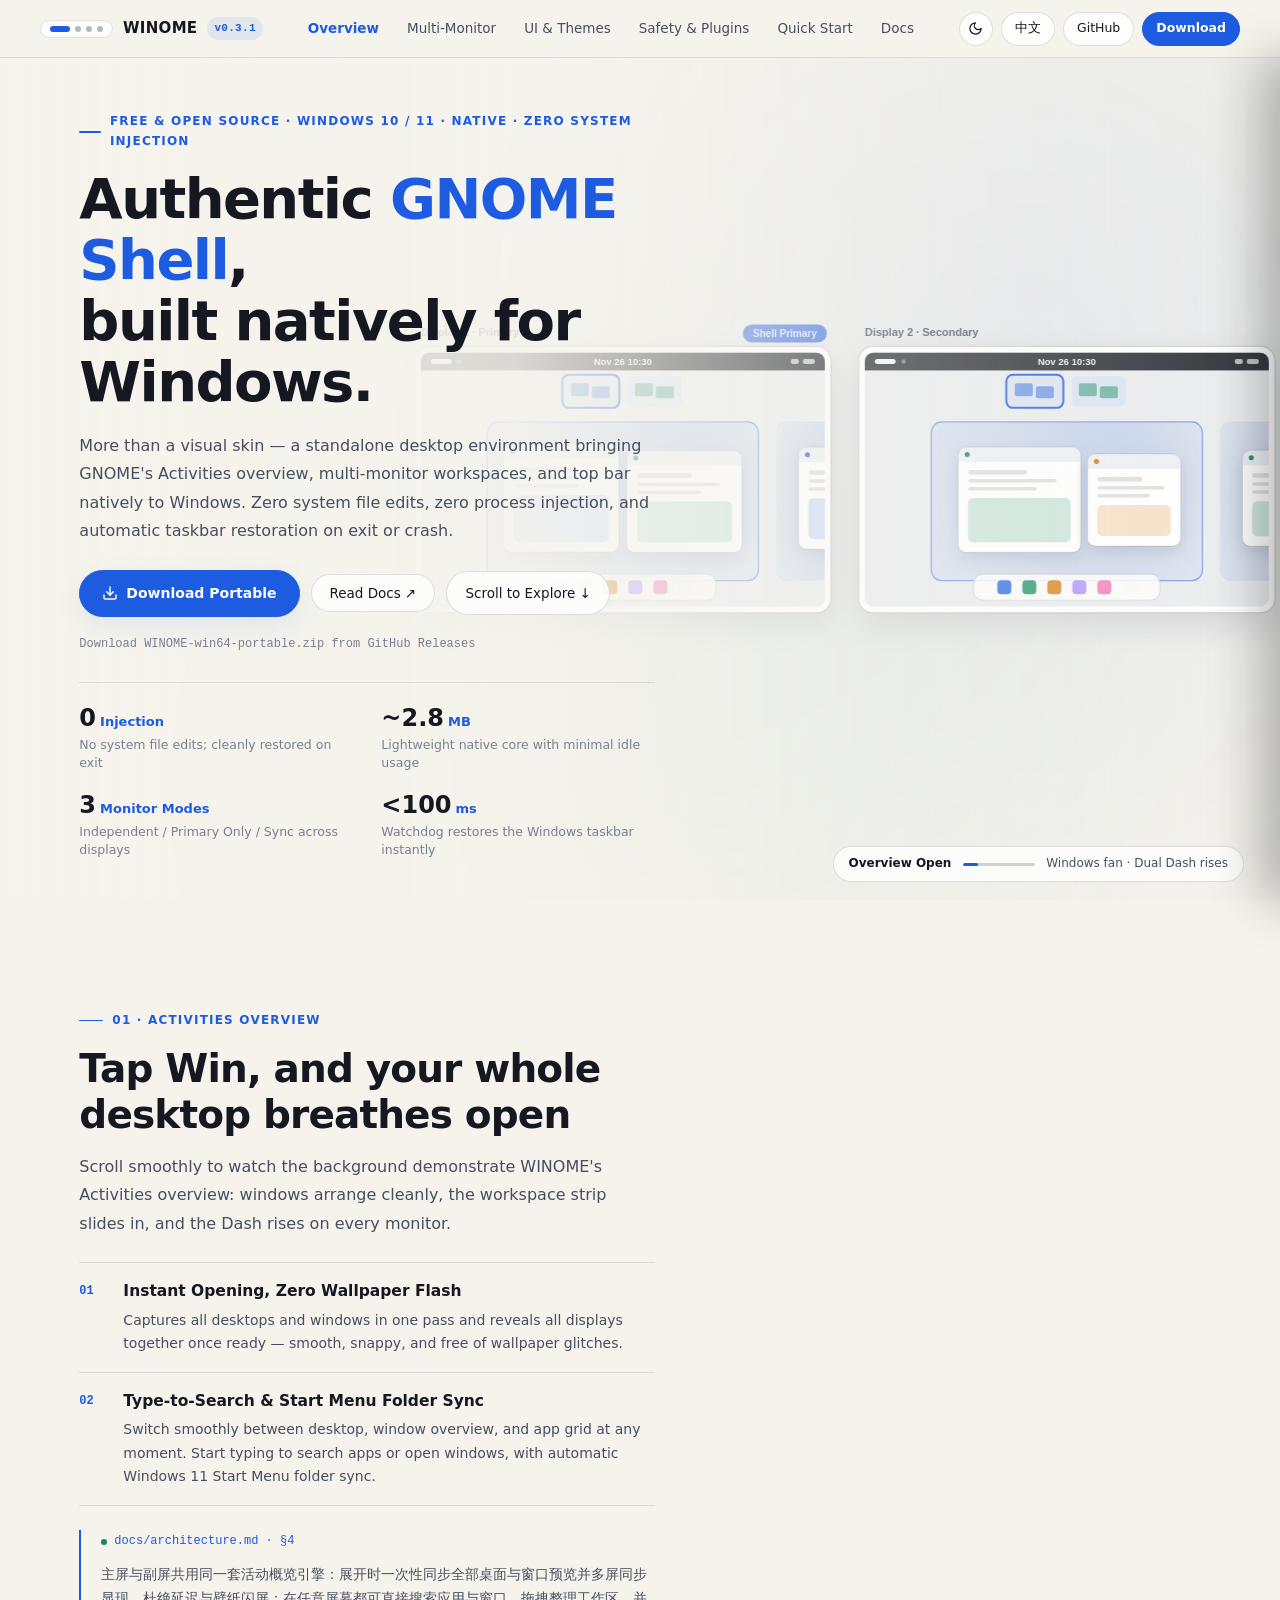
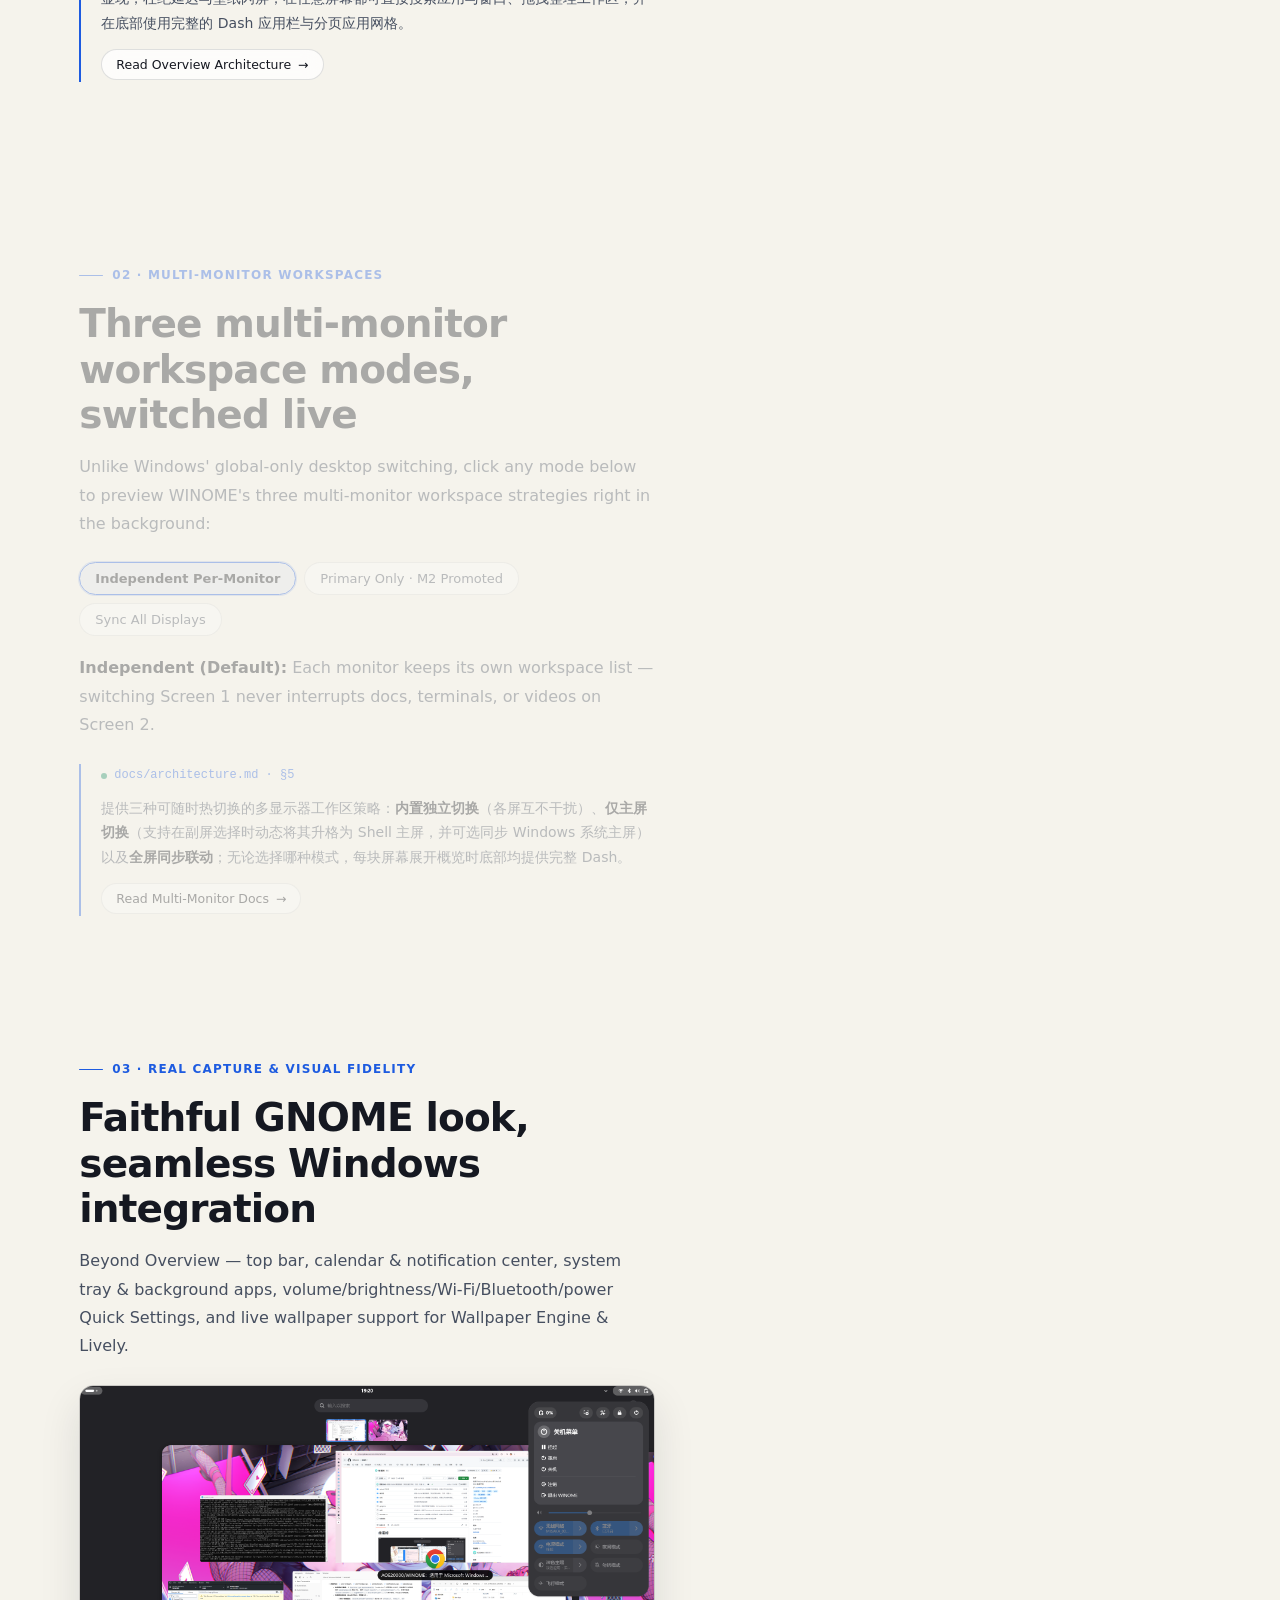
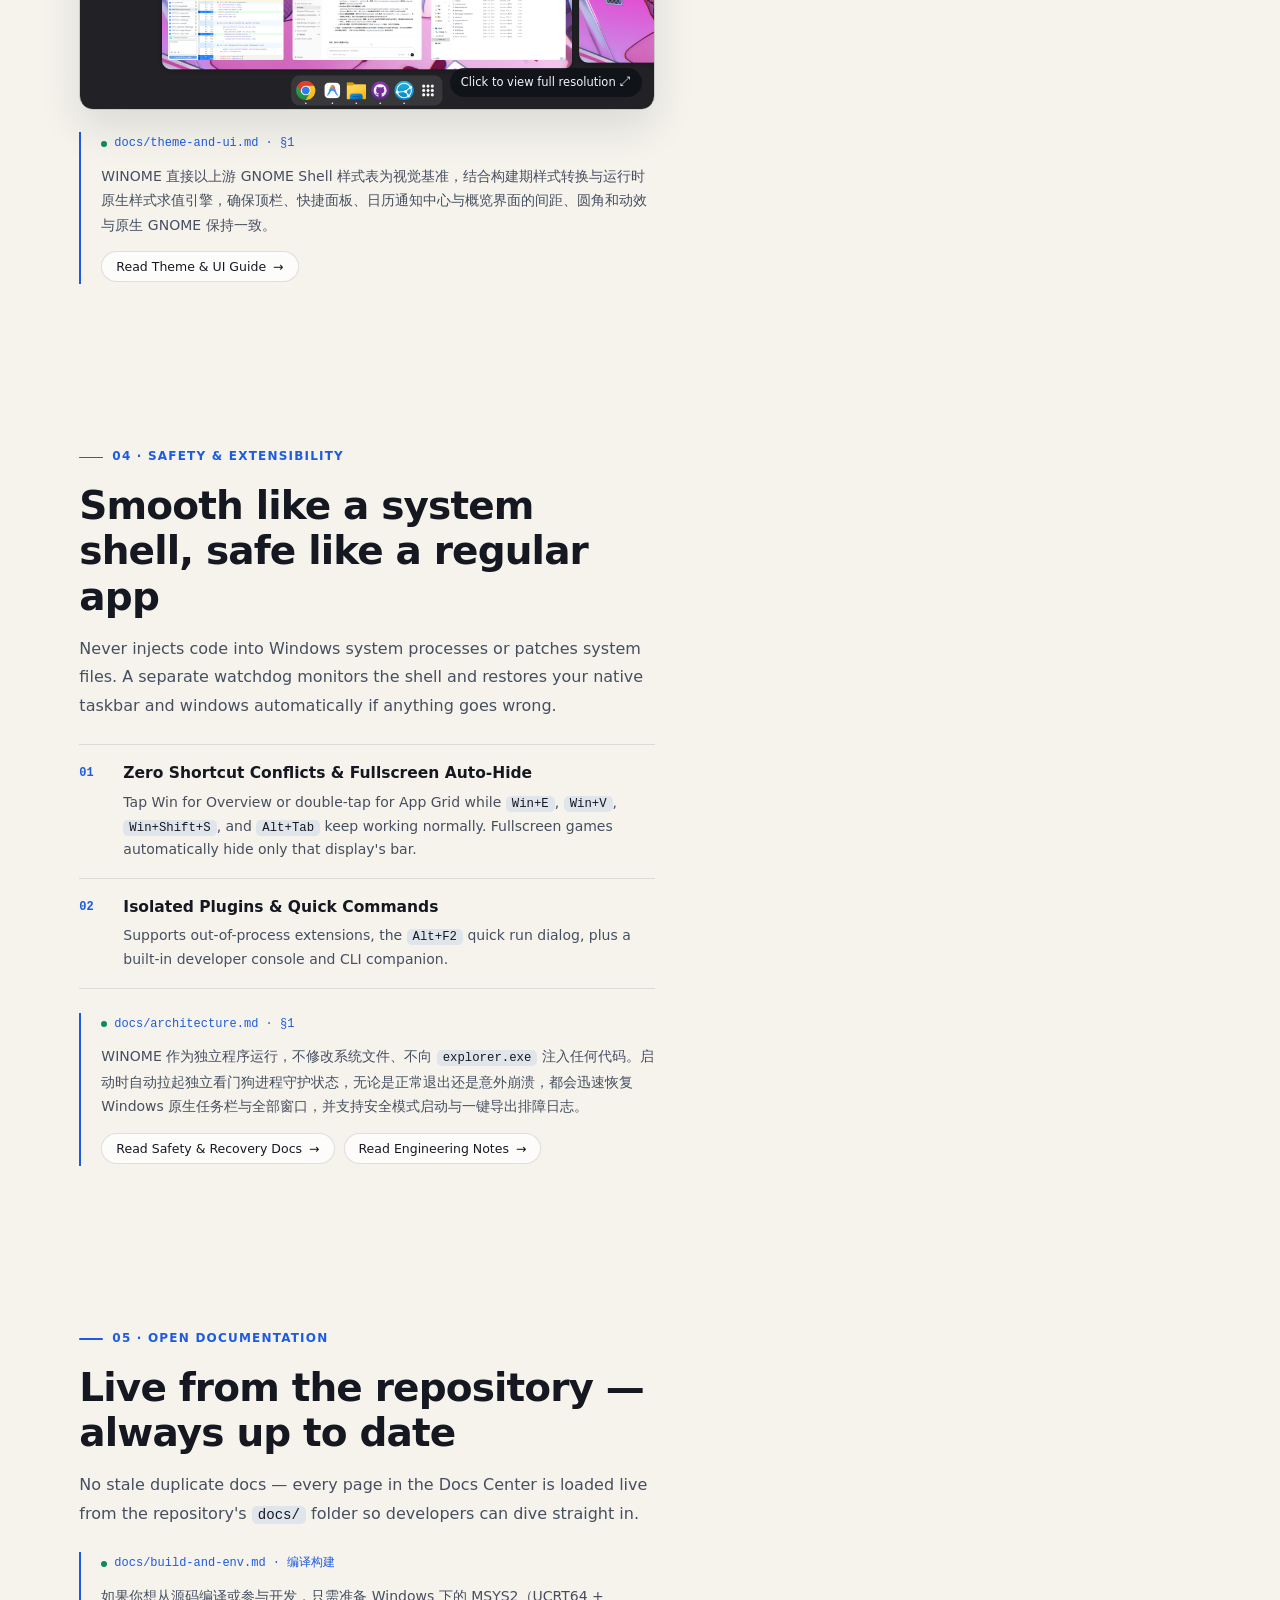
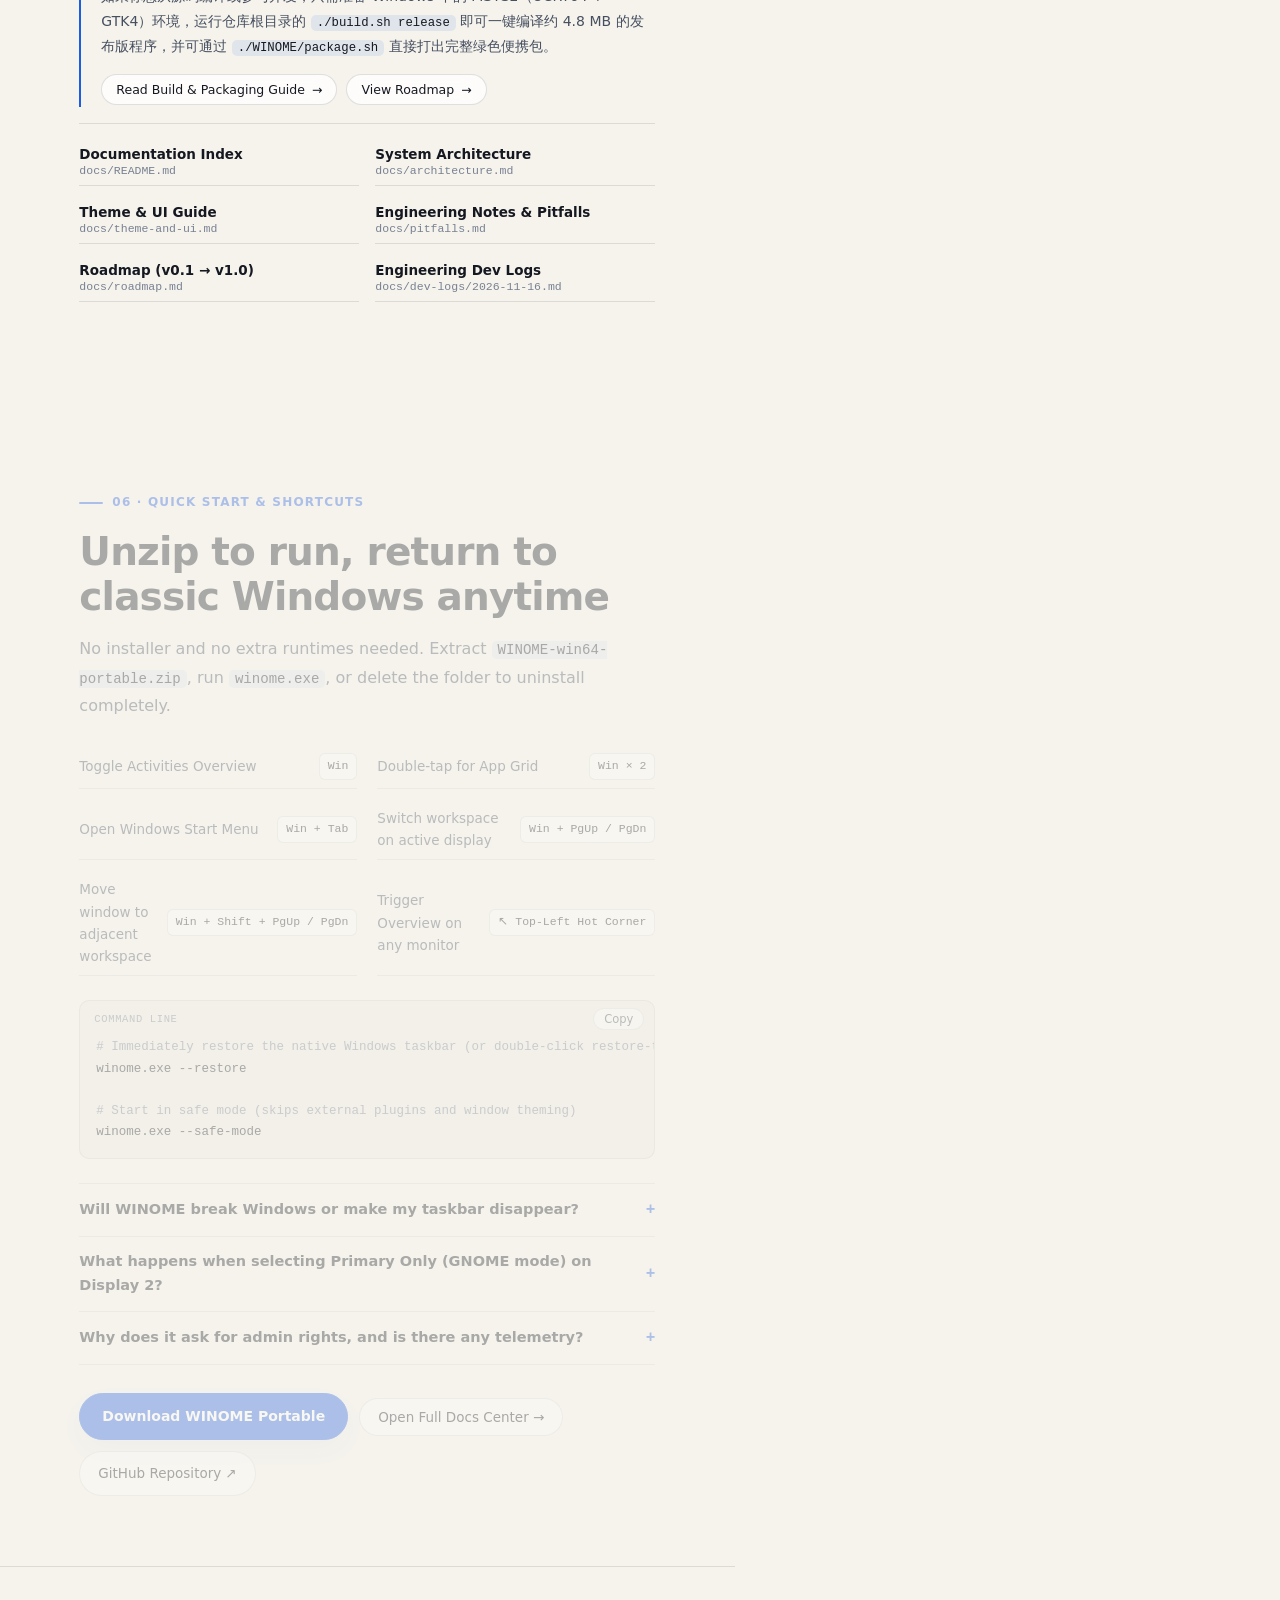
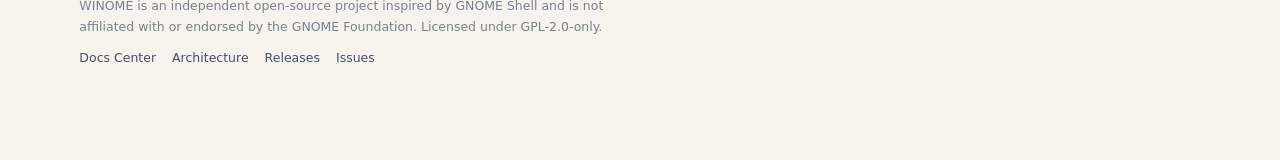
==== commit 8a5b0639: "v0.3.1: Background Apps drawer, GNOME UI fidelity, overview/panel stability & dev channel - Quick Se" ====
--- a/docs/index.html
+++ b/docs/index.html
@@ -59,7 +59,7 @@
           <span class="dot" data-dot="3"></span>
         </span>
         <span>WINOME</span>
-        <span class="brand-tag" id="brandVersionTag">v0.2.1</span>
+        <span class="brand-tag" id="brandVersionTag">v0.3.1</span>
       </a>
 
       <nav class="nav-links" aria-label="Primary">
@@ -241,7 +241,7 @@
             <span data-i18n="tour_eyebrow">03 · REAL CAPTURE &amp; VISUAL FIDELITY</span>
           </div>
           <h2 class="sec-title" id="tourTitle" data-i18n="tour_title">忠实还原 GNOME 视觉，无缝融入 Windows</h2>
-          <p class="lead" data-i18n="tour_lead">不止是活动概览——顶栏、双栏日历与通知中心、常用系统托盘图标、音量/亮度/Wi-Fi/蓝牙/电源快捷面板全部原生集成，并兼容 Wallpaper Engine 等动态壁纸。</p>
+          <p class="lead" data-i18n="tour_lead">不止是活动概览——顶栏、双栏日历与通知中心、常用系统托盘与后台应用、音量/亮度/Wi-Fi/蓝牙/电源快捷面板全部原生集成，并兼容 Wallpaper Engine 等动态壁纸。</p>
 
           <figure class="shot-inline" id="shotTrigger" role="button" tabindex="0" aria-label="查看大图">
             <img src="./最新状态.png" alt="WINOME 实机桌面截图：顶栏、活动概览、多工作区预览、Dash 应用栏与快速设置面板" data-i18n-alt="shot_alt" loading="lazy">
@@ -325,7 +325,7 @@
               <span class="md-source-tag"><span class="md-live-dot" aria-hidden="true"></span>docs/build-and-env.md · 编译构建</span>
             </div>
             <div class="md-excerpt-body">
-              <p data-i18n="build_md_fallback">准备 MSYS2（UCRT64 + GTK4）环境后，运行仓库根目录的 <code>./build.sh release</code> 即可编译约 2.8 MB 发布版并一键打包绿色便携包。</p>
+              <p data-i18n="build_md_fallback">准备 MSYS2（UCRT64 + GTK4）环境后，运行仓库根目录的 <code>./build.sh release</code> 即可编译约 4.8 MB 发布版并一键打包绿色便携包。</p>
             </div>
             <div class="doc-jump-row">
               <button type="button" class="doc-jump-btn" data-open-doc="build-and-env.md" data-doc-anchor="构建方案buildsh">
